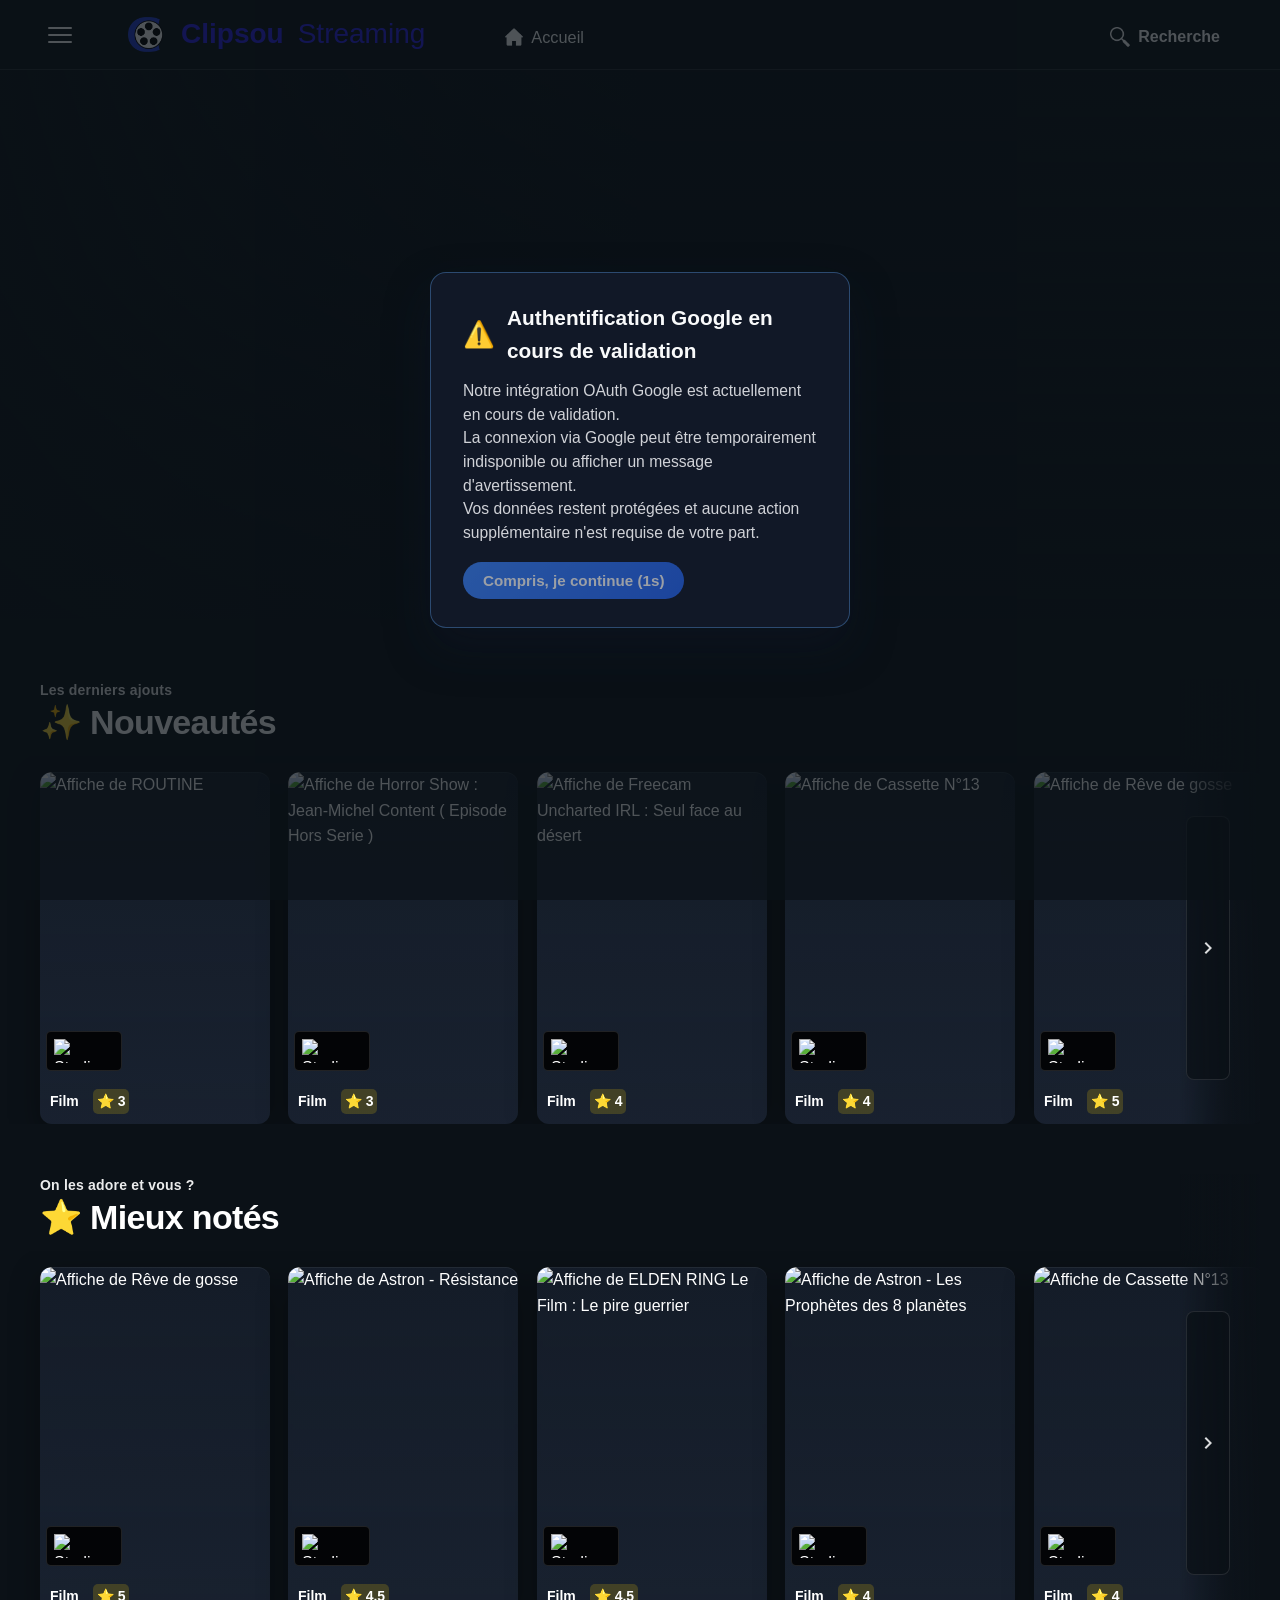
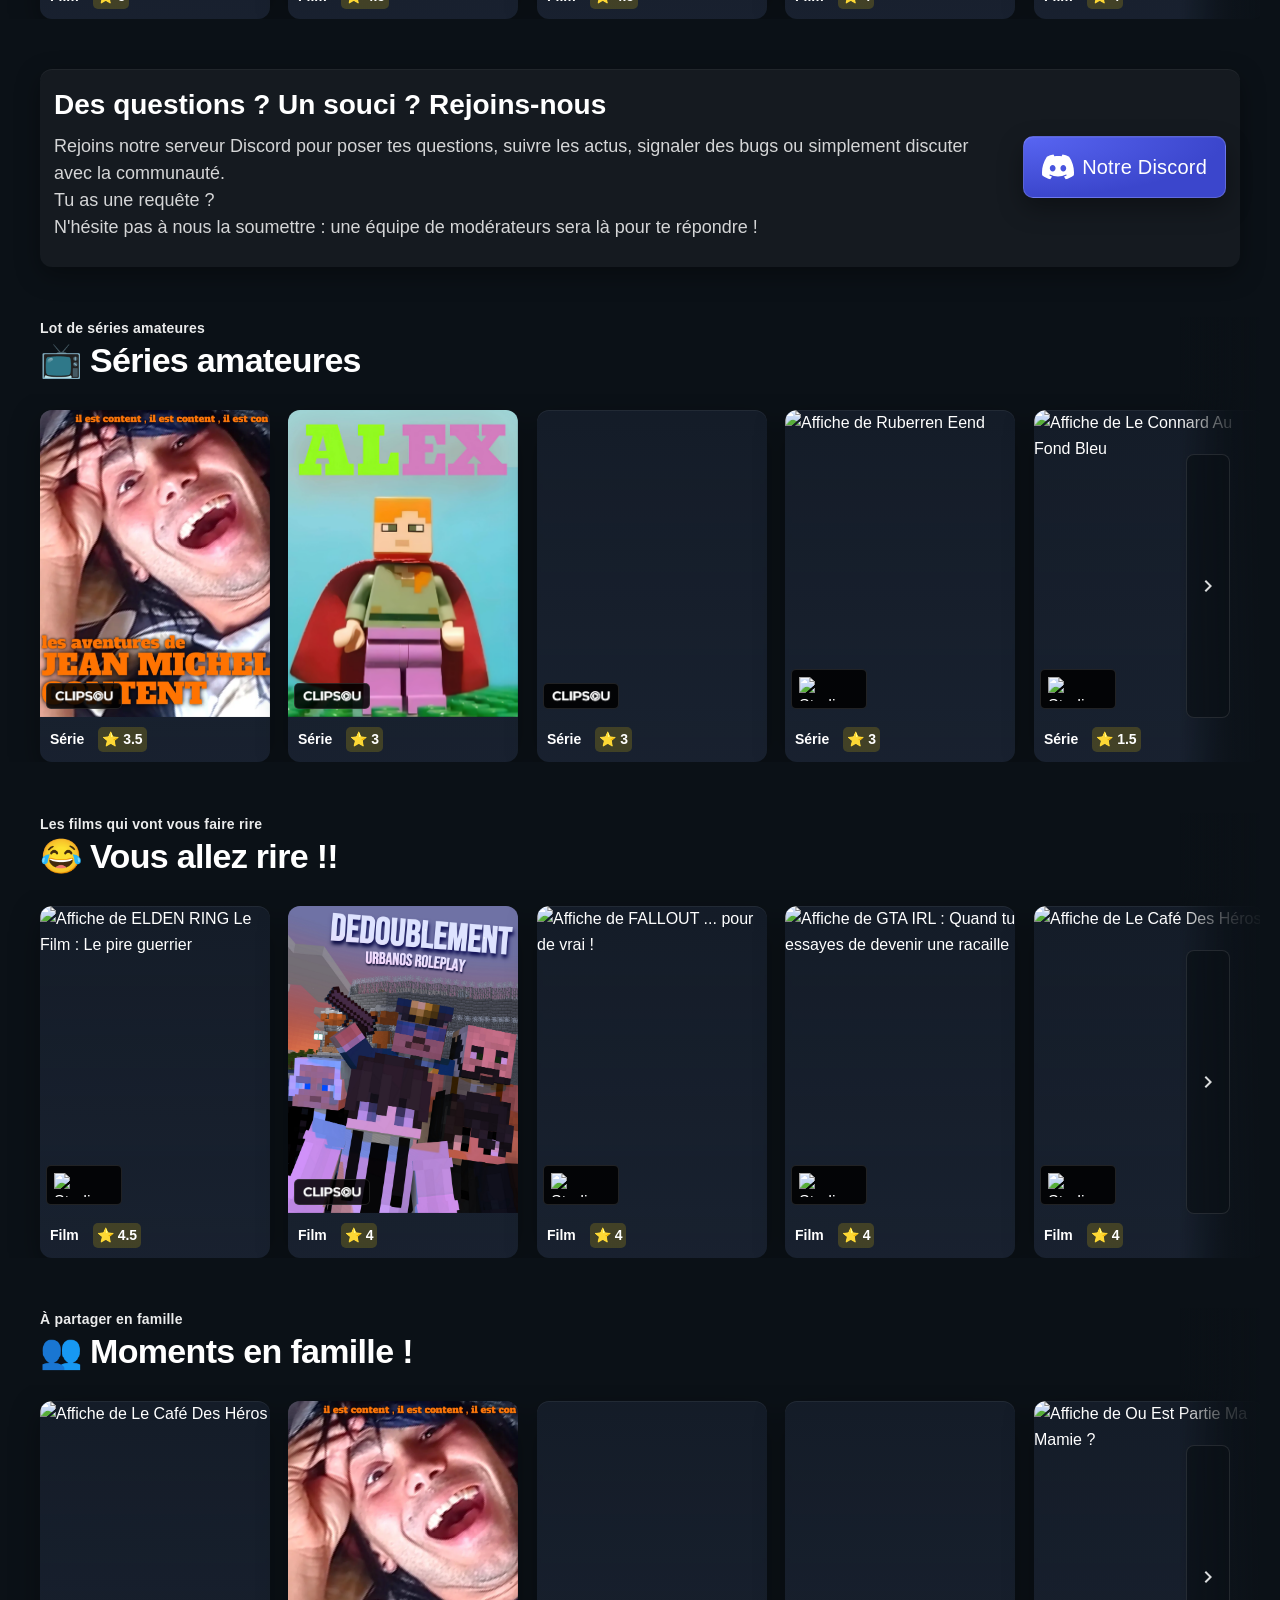
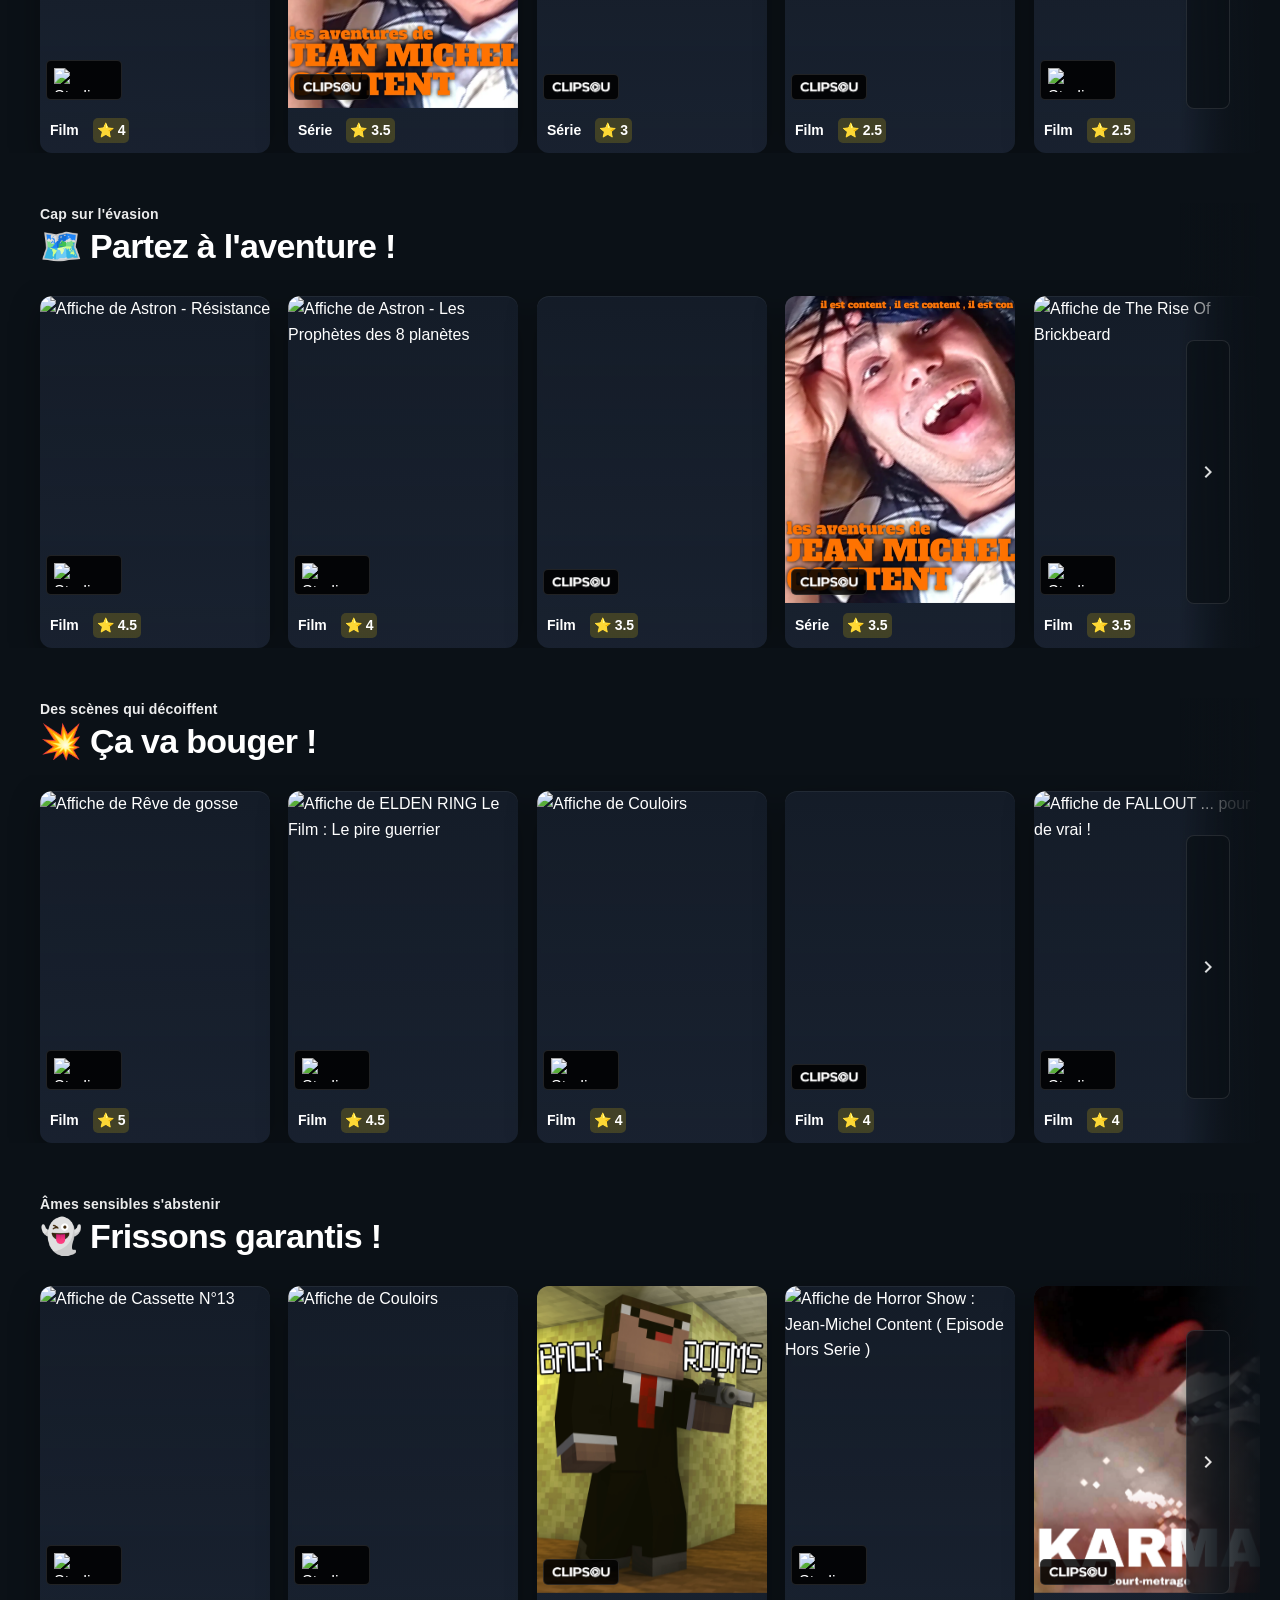
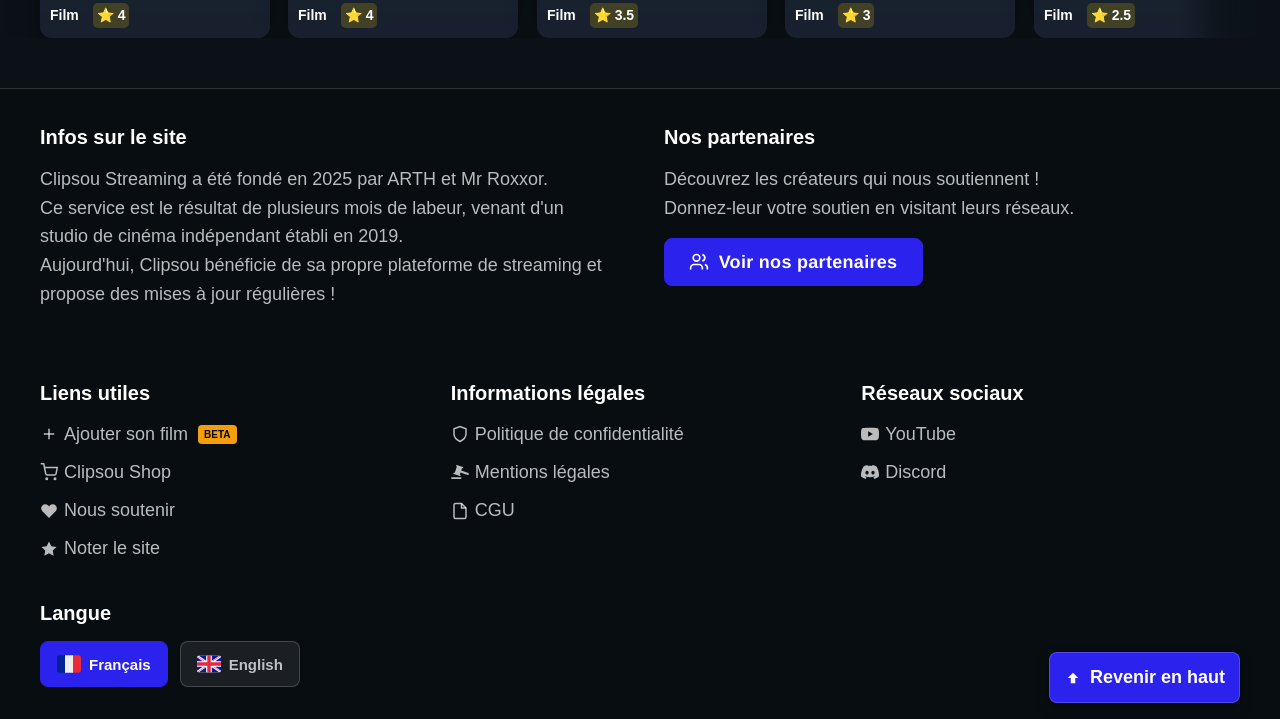
==== index.html @ 6042e5c3 "Add files via upload" ====
<!DOCTYPE html> 
<html lang="fr" translate="no">
<head>
<meta name="google-site-verification" content="XclXrRNOuNrsDcZjhcADvDdzKN24w63Eja0JB0Xl2jU" />
<meta charset="UTF-8">
<meta name="viewport" content="width=device-width, initial-scale=1, maximum-scale=1, user-scalable=no, viewport-fit=cover">
<meta name="theme-color" content="#0b1117">
<meta name="google" content="notranslate">
<meta name="googlebot" content="notranslate">
<meta http-equiv="Content-Language" content="fr">
  <script src="maintenance.js"></script>
  <script>
  // Early guard: if loading with a popup hash, stop default target jump and pin background at saved Y
  (function(){
    try {
      var hash = location.hash || '';
      if (hash && hash.length > 1) {
        var id = hash.slice(1);
        var isPopupId = /^(partenariats|film\d+|serie\d+|submit-film|infos|youtube)$/i.test(id);
        if (isPopupId) {
          // Always clear popup hash early to avoid reopening on refresh
          try { history.replaceState(null, '', location.pathname + location.search); } catch {}
          return;
        }
      }
    } catch {}
  })();
  </script>
  <script>
  // Enforce apex domain online so localStorage is shared between admin and site
  (function(){
    try {
      var h = location.hostname;
      var isLocal = location.protocol === 'file:' || h === 'localhost' || h === '127.0.0.1';
      if (isLocal) return;
      if (h === 'www.clipsoustreaming.com') {
        var target = 'https://clipsoustreaming.com' + location.pathname + location.search + location.hash;
        location.replace(target);
      }
    } catch {}
  })();
  </script>
<title>Clipsou Streaming</title>
<meta name="description" content="Regardez des films et séries comme La vie au petit âge, Dédoublement, Jackson Goup, Karma et Alex. Gratuit, rapide et sans inscription.">
<!-- Performance detector - Must load first to optimize rendering -->
<script src="performance-detector.js"></script>
<link rel="icon" href="images/favicon.webp" type="image/webp">
<link rel="apple-touch-icon" href="images/favicon.webp">
<link rel="canonical" href="https://clipsoustreaming.com/">
<meta name="robots" content="index, follow, max-image-preview:large">
<!-- Preconnects for faster Google Fonts -->
<link rel="preconnect" href="https://fonts.googleapis.com">
<link rel="preconnect" href="https://fonts.gstatic.com" crossorigin>
<!-- DNS prefetch for external domains used by links/embeds -->
<link rel="dns-prefetch" href="//www.youtube.com">
<link rel="dns-prefetch" href="//youtu.be">
<link rel="dns-prefetch" href="//res.cloudinary.com">
<link rel="dns-prefetch" href="//discord.gg">
<link rel="dns-prefetch" href="//fr.tipeee.com">
<!-- Optional preconnects (kept lightweight; no CORS for third-party where not embedding immediately) -->
<link rel="preconnect" href="https://www.youtube.com">
<link rel="preconnect" href="https://youtu.be">
<link rel="preconnect" href="https://res.cloudinary.com" crossorigin>
<!-- Preload critical UI icon -->
<link rel="preload" as="image" href="images/loupe.webp">
<!-- Preload first carousel image for faster LCP -->
<link rel="preload" as="image" href="images/La1.webp" fetchpriority="high">
<!-- Preload critical CSS to speed up first paint (keep regular stylesheet links too) -->
<link rel="preload" as="style" href="common.css?v=20250929-1">
<link rel="preload" as="style" href="index.css?v=20250929-1">
<!-- Open Graph -->
<meta property="og:locale" content="fr_FR">
<meta property="og:type" content="website">
<meta property="og:site_name" content="Clipsou Streaming">
<meta property="og:title" content="Clipsou Streaming – Brickfilms et animations en streaming français">
<meta property="og:description" content="Streaming français de brickfilms et animations. Découvrez La vie au petit âge, Dédoublement, Jackson Goup, Karma, Alex et plus.">
<meta property="og:url" content="https://clipsoustreaming.com/">
<meta property="og:image" content="https://clipsoustreaming.com/images/apercu.webp">
<meta property="og:image:secure_url" content="https://clipsoustreaming.com/images/apercu.webp">
<meta property="og:image:alt" content="Clipsou Streaming – sélection de brickfilms et animations">
<meta property="og:image:type" content="image/webp">
<!-- Twitter -->
<meta name="twitter:card" content="summary_large_image">
<meta name="twitter:title" content="Clipsou Streaming – Brickfilms et animations en streaming français">
<meta name="twitter:description" content="Streaming français de brickfilms et animations. Gratuit, rapide et sans inscription.">
<meta name="twitter:image" content="https://clipsoustreaming.com/images/apercu.webp">
<!-- JSON-LD Organization + WebSite -->
<script type="application/ld+json">
{
  "@context": "https://schema.org",
  "@type": "Organization",
  "name": "Clipsou Streaming",
  "url": "https://clipsoustreaming.com/",
  "logo": "https://clipsoustreaming.com/images/favicon.webp",
  "sameAs": [
  ]
}
</script>
<script type="application/ld+json">
{
  "@context": "https://schema.org",
  "@type": "WebSite",
  "name": "Clipsou Streaming",
  "url": "https://clipsoustreaming.com/",
  "potentialAction": {
    "@type": "SearchAction",
    "target": "https://clipsoustreaming.com/search.html?q={search_term_string}",
    "query-input": "required name=search_term_string"
  }
}
</script>
  <!-- Fonts for styled popup titles (trimmed to only used families) - Optimized with font-display swap -->
  <link href="https://fonts.googleapis.com/css2?family=Anton&family=Baloo+2:wght@700;800&family=Bevan:ital@0;1&family=Cinzel:wght@700&family=Luckiest+Guy&family=Rye&family=Shrikhand&family=VT323&display=swap" rel="stylesheet" media="print" onload="this.media='all'">
  <!-- Base UI font: Inter - Critical, load immediately but with swap -->
  <link href="https://fonts.googleapis.com/css2?family=Inter:wght@400;600;700;800;900&display=swap" rel="stylesheet">
 <link rel="stylesheet" href="common.css?v=20250929-1">
 <link rel="stylesheet" href="index.css?v=20250929-1">
 <script src="utilities.js?v=20250929-1" defer></script>
 <script src="i18n.js" defer></script>
 <style>
  /* Discord banner overrides */
  .discord-banner { background: rgba(255,255,255,0.04); }
  .discord-banner-title { font-size: 28px; }
  .discord-banner-text { font-size: 18px; color: rgba(255,255,255,0.82); }
  .discord-banner-btn { font-size: 20px; font-weight: 500; }
  .discord-banner-btn svg { width: 32px; height: 32px; }
  .discord-banner-btn svg[viewBox="0 0 32 32"] { display: none !important; }
  /* Remove thin white borders on home boxes/cards */
  .card,
  #continue-watching,
  .home-filters,
  .resume-dialog-box,
  .discord-banner,
  .home-genre-filters .genre-chip { border: 0 !important; }
  /* Also neutralize hover border color on chips */
  .home-genre-filters .genre-chip:hover { border-color: transparent !important; }
  
  /* MOBILE SCROLL FIX - Force horizontal scroll on all rails */
  @media (max-width: 768px) {
    .rail {
      overflow-x: scroll !important;
      overflow-y: visible !important;
      -webkit-overflow-scrolling: touch !important;
      touch-action: pan-x pan-y !important;
    }
    .section {
      overflow: visible !important;
    }
    /* YouTube button: show icon + shorter text on mobile */
    .youtube-btn { 
      display: inline-flex !important;
      align-items: center !important;
      justify-content: center !important;
      font-size: clamp(13px, 3.5vw, 16px) !important;
      white-space: nowrap !important;
    }
    .youtube-btn svg { 
      width: 16px !important; 
      height: 16px !important;
      flex-shrink: 0 !important;
    }
    .youtube-btn .btn-text-full { display: none !important; }
    .youtube-btn .btn-text-short { display: inline !important; }
  }
  /* Desktop: show full text */
  @media (min-width: 769px) {
    .youtube-btn .btn-text-full { display: inline; }
    .youtube-btn .btn-text-short { display: none; }
  }
  /* Hide Discord banner description on mobile */
  @media (max-width: 768px) {
    .discord-banner-text { display: none !important; }
  }
  /* Hide "Clipsou Streaming" text in nav on mobile, keep logo only */
  @media (max-width: 768px) {
    .logo a span { display: none !important; }
  }
  /* Prevent card clipping on hover/select */
  /* Desktop only: clip sections for fades/arrows; mobile: allow scroll */
  @media (min-width: 769px) {
    .section { overflow: hidden !important; }
    .section .rail { overflow-x: hidden !important; overflow-y: visible !important; }
  }
  #continue-watching { overflow: visible !important; }
  .grid { overflow: visible !important; }
  /* Proper stacking order: fades above rails and cards, arrows above fades */
  .section .rail { position: relative !important; z-index: 2 !important; }
  .section .rail-fade { z-index: 65 !important; }
  .section .rail-arrow { z-index: 70 !important; }
  #continue-watching .rail { position: relative !important; z-index: 30 !important; }
  .card:hover, .card:focus-within, .card:active { z-index: 50; }
  /* Give a small breathing room above cards on desktop so translateY doesn't clip */
  @media (min-width: 769px) {
    .grid { padding-top: 16px !important; }
    .section .rail { padding-top: 16px !important; }
  }
  /* Continue Watching: keep cards contained inside the box while preserving arrows */
  #continue-watching { overflow-x: hidden !important; overflow-y: visible !important; padding-top: 22px !important; }
  #continue-watching .rail { padding-top: 16px !important; overflow-y: visible !important; }
  #continue-watching .rail-fade { z-index: 68 !important; }
  #continue-watching .rail-arrow { z-index: 75 !important; }
  /* Arrows across sections: same color as page background, opaque on hover */
  @media (min-width: 769px) {
    .section .rail-arrow {
      background: rgba(11,17,23,0.85) !important; /* page bg tone */
      border-color: rgba(255,255,255,0.12) !important;
      opacity: .85 !important;
    }
    .section .rail-arrow:hover {
      background: rgba(11,17,23,1) !important;
      opacity: 1 !important;
    }
    /* When hidden, arrows are fully non-interactive and invisible */
    .section .rail-arrow.hidden { pointer-events: none !important; opacity: 0 !important; display: none !important; }
    .section .rail-arrow.prev.hidden { transform: translateX(-110%) !important; }
    .section .rail-arrow.next.hidden { transform: translateX(110%) !important; }
    .section .rail-fade.hidden { display: none !important; }
  }
  /* Smooth transform only (no horizontal shift to avoid overlap) */
  .discord-banner-btn { transition: transform 180ms ease; transform: none; }
  .discord-banner-btn:hover,
  .discord-banner-btn:focus,
  .discord-banner-btn:active { transform: translateY(-2px); }
  @media (max-width: 768px) {
    .discord-banner-title { font-size: 28px; }
    .discord-banner-text { font-size: 18px; }
  }
  /* No desktop horizontal shift */
  /* Sticky footer layout: footer always at bottom */
  html, body { height: 100%; }
  body { display: flex; flex-direction: column; min-height: 100vh; }
  main#contenu { flex: 1 0 auto; }
  footer.footer, .footer { margin-top: auto !important; }
  /* Footer layout: stack sections vertically with spacing */
  .footer .footer-inner { grid-template-columns: 1fr !important; row-gap: 20px; align-items: start; margin: 0 !important; max-width: 100% !important; }
  .footer .footer-inner > div { text-align: left !important; }
  .footer .footer-inner > div:nth-child(2) { text-align: left !important; }
  .footer .footer-inner > div:nth-child(2) > span { float: none !important; }
  /* Desktop: align footer links horizontally (override inline grid) */
  @media (min-width: 1025px) {
    .footer .footer-list { display: flex !important; flex-wrap: wrap; gap: 8px 16px !important; }
    .footer .footer-list li { display: inline-block; }
    .footer .footer-list a { display: inline-flex !important; align-items: center; }
  }
  /* Footer: uniform icon-text gap across all links */
  .footer .footer-list a { gap: 6px !important; }
  /* Footer: links become white on hover/focus */
  .footer .footer-list a { transition: color 150ms ease !important; }
  .footer .footer-list a:hover,
  .footer .footer-list a:focus { color: #fff !important; }
  /* Footer: Back-to-top button bottom-right */
  .footer { position: relative; }
  .footer .back-to-top-btn {
    position: absolute;
    right: var(--gutter);
    bottom: 16px;
    display: inline-flex;
    align-items: center;
    gap: 8px;
    background: var(--brand-1);
    color: #fff;
    text-decoration: none;
    padding: 10px 14px;
    border-radius: 8px;
    font-weight: 800;
    border: 1px solid rgba(255,255,255,0.18);
    box-shadow: 0 6px 14px rgba(0,0,0,0.25);
  }
  .footer .back-to-top-btn svg { width: 18px; height: 18px; }
  .footer .back-to-top-btn:hover { filter: brightness(1.06); }
  @media (max-width: 768px) {
    .footer .back-to-top-btn {
      position: static;
      margin-top: 16px;
      align-self: flex-start;
    }
  }
  /* Image optimization: prevent layout shift and add smooth loading */
  img {
    display: block;
  }
  img[data-src]:not([src]) {
    background: linear-gradient(90deg, rgba(255,255,255,0.03) 0%, rgba(255,255,255,0.06) 50%, rgba(255,255,255,0.03) 100%);
    background-size: 200% 100%;
    animation: shimmer 1.5s infinite;
  }
  @keyframes shimmer {
    0% { background-position: -200% 0; }
    100% { background-position: 200% 0; }
  }
  /* Smooth fade-in when images load */
  img[data-src] {
    opacity: 0;
    transition: opacity 0.3s ease-in-out;
  }
  img[data-src].loaded {
    opacity: 1;
  }
  /* Optimize carousel images */
  .carousel-bg {
    object-fit: cover;
    object-position: center;
    width: 100%;
    height: 100%;
    transform: translateZ(0);
    backface-visibility: hidden;
  }
  /* Language selector styles */
  .language-selector {
    display: flex;
    gap: 12px;
    flex-wrap: wrap;
  }
  .language-btn {
    display: inline-flex;
    align-items: center;
    gap: 8px;
    background: rgba(255,255,255,0.08);
    border: 1px solid rgba(255,255,255,0.18);
    color: rgba(255,255,255,0.72);
    padding: 10px 16px;
    border-radius: 8px;
    cursor: pointer;
    font-size: 15px;
    font-weight: 600;
    transition: all 0.2s ease;
    font-family: inherit;
  }
  .language-btn:hover {
    background: rgba(255,255,255,0.12);
    color: #fff;
    border-color: rgba(255,255,255,0.32);
  }
  .language-btn.active {
    background: #2B22EE;
    border-color: #2B22EE;
    color: #fff;
  }
  .language-btn svg {
    width: 24px;
    height: 24px;
    flex-shrink: 0;
    border-radius: 2px;
  }
  .language-btn span {
    white-space: nowrap;
  }
  @media (max-width: 768px) {
    .language-selector {
      gap: 8px;
    }
    .language-btn {
      padding: 8px 12px;
      font-size: 14px;
    }
    .language-btn svg {
      width: 20px;
      height: 20px;
    }
  }
  /* Card images optimization - will-change removed for better memory on low-end devices */
  .card-media img {
    width: 100%;
    height: 100%;
    object-fit: cover;
    transform: translateZ(0);
    backface-visibility: hidden;
  }
  /* Performance optimizations - contain: layout paint only (style removed for better compatibility) */
  .carousel-section, .section, .card {
    contain: layout paint;
  }
  /* Rail optimization - will-change removed, only transform for GPU acceleration */
  .rail {
    transform: translateZ(0);
  }
  /* Reduce transition costs - font rendering optimizations */
  * {
    -webkit-font-smoothing: antialiased;
    -moz-osx-font-smoothing: grayscale;
  }
 </style>
 </head>
 <body class="notranslate">
  <nav aria-label="Navigation principale">
     <button class="hamburger" data-i18n-aria="nav.menu" data-i18n-title="nav.menu" aria-label="Menu" title="Menu">
       <span class="bar"></span>
       <span class="sr-only" data-i18n="nav.menu">Ouvrir le menu</span>
     </button>
     <div class="logo">
       <a href="./" aria-label="Accueil Clipsou Streaming" style="display:flex;align-items:center;gap:8px;color:inherit;text-decoration:none">
         <img src="images/favicon.webp" alt="Logo Clipsou" width="35" height="35" fetchpriority="high" decoding="async">
         <span>Clipsou</span>
         <span>Streaming</span>
       </a>
       <a href="./" class="home-link" data-i18n="nav.home">Accueil</a>
     </div>

    <div class="nav-links">
      <a href="search.html" class="search-link" data-i18n="nav.search">Recherche</a>
      <a href="admin/admin.html" class="admin-link" data-i18n-aria="nav.admin" data-i18n-title="nav.admin" aria-label="Administration" title="Administration">
        <svg viewBox="0 0 24 24" fill="none" xmlns="http://www.w3.org/2000/svg" width="20" height="20" aria-hidden="true" focusable="false">
          <g id="SVGRepo_bgCarrier" stroke-width="0"></g>
          <g id="SVGRepo_tracerCarrier" stroke-linecap="round" stroke-linejoin="round"></g>
          <g id="SVGRepo_iconCarrier">
            <g id="style=fill">
              <g id="setting">
                <path id="Subtract" fill-rule="evenodd" clip-rule="evenodd" d="M10.8946 3.00654C10.2226 1.87704 8.75191 1.45656 7.59248 2.14193L5.86749 3.12906C4.59518 3.85639 4.16378 5.48726 4.8906 6.74522L4.89112 6.74611C5.26606 7.39298 5.20721 7.8062 5.09018 8.00929C4.97308 8.21249 4.64521 8.47001 3.9 8.47001C2.43322 8.47001 1.25 9.66837 1.25 11.12V12.88C1.25 14.3317 2.43322 15.53 3.9 15.53C4.64521 15.53 4.97308 15.7875 5.09018 15.9907C5.20721 16.1938 5.26606 16.607 4.89112 17.2539L4.8906 17.2548C4.16378 18.5128 4.59558 20.1439 5.8679 20.8712L7.59257 21.8581C8.75199 22.5434 10.2226 22.123 10.8946 20.9935L11.0091 20.7958C11.3841 20.1489 11.773 19.9925 12.0087 19.9925C12.2434 19.9925 12.6293 20.1476 12.9993 20.793L13.0009 20.7958L13.1109 20.9858L13.1154 20.9935C13.7874 22.123 15.258 22.5434 16.4174 21.8581L18.1425 20.871C19.4157 20.1431 19.8444 18.5235 19.1212 17.2579L19.1189 17.2539C18.7439 16.607 18.8028 16.1938 18.9198 15.9907C19.0369 15.7875 19.3648 15.53 20.11 15.53C21.5768 15.53 22.76 14.3317 22.76 12.88V11.12C22.76 9.65323 21.5616 8.47001 20.11 8.47001C19.3648 8.47001 19.0369 8.21249 18.9198 8.00929C18.8028 7.8062 18.7439 7.39298 19.1189 6.74611L19.1194 6.74522C19.8463 5.48713 19.4147 3.85604 18.1421 3.12883L16.4175 2.14193C15.2581 1.45656 13.7874 1.877 13.1154 3.00651L13.0009 3.20423C12.6259 3.85115 12.237 4.00751 12.0012 4.00751C11.7666 4.00751 11.3807 3.85247 11.0107 3.20701L11.0091 3.20423L10.8991 3.01421L10.8946 3.00654ZM15 12C15 13.6569 13.6569 15 12 15C10.3431 15 9 13.6569 9 12C9 10.3431 10.3431 9 12 9C13.6569 9 15 10.3431 15 12Z" fill="#ffffff"></path>
              </g>
            </g>
          </g>
        </svg>
        <span data-i18n="nav.admin">Admin</span>
      </a>
   </div>
</nav>

<!-- Drawer and overlay -->
<aside class="drawer" id="app-drawer" aria-hidden="true" aria-label="Menu latéral">
  <header>
    <div class="title" data-i18n="drawer.title">Menu</div>
    <button class="close-drawer" data-i18n-aria="nav.close" data-i18n-title="button.close" aria-label="Fermer le menu" title="Fermer">
      <svg width="20" height="20" viewBox="0 0 24 24" fill="none" stroke="currentColor" stroke-width="2" stroke-linecap="round" stroke-linejoin="round">
        <line x1="18" y1="6" x2="6" y2="18"></line>
        <line x1="6" y1="6" x2="18" y2="18"></line>
      </svg>
    </button>
  </header>
  <nav>
    <div class="group-title" data-i18n="drawer.shortcuts">Raccourcis</div>
    <ul class="links" id="drawer-sections">
      <li data-fixed="1"><a class="link" href="#top-rated" data-i18n="drawer.top.rated">⭐ Mieux notés</a></li>
      <li data-fixed="1"><a class="link" href="#series" data-i18n="drawer.series">📺 Séries</a></li>
      <li data-fixed="1"><a class="link footer-shortcut" href="#footer" data-i18n="drawer.footer">🚀 Liens, infos & partenariats</a></li>
      <!-- Genres dynamiques ajoutés par index.js -->
    </ul>
  </nav>
  </aside>
<div class="drawer-overlay" id="drawer-overlay" aria-hidden="true"></div>

<main id="contenu" tabindex="-1">
<!-- CAROUSEL HERO SECTION -->
<div class="carousel-section" role="region" aria-label="Sélection de mises en avant" style="opacity: 0; transition: opacity 0.3s ease;">
    <div class="carousel-container">
        <div class="carousel-slides">
            <!-- Slide 1: La vie au petit âge -->
            <div class="carousel-slide">
                <img class="carousel-bg" data-src="images/La1.webp" alt="" aria-hidden="true" decoding="async" loading="eager" fetchpriority="high" width="1920" height="1080" style="aspect-ratio: 16/9;">
                <div class="carousel-content">
                    <h2 class="carousel-title">La vie au petit âge</h2>
                    <div class="carousel-genres">
                        <span class="carousel-genre-tag">Comédie</span>
                        <span class="carousel-genre-tag">Familial</span>
                        <span class="carousel-genre-tag">Aventure</span>
                    </div>
                    <p class="carousel-description">
                        Timmy, un enfant espiègle, nous fait visiter son village dans un monde entièrement construit en briques LEGO. Une aventure familiale pleine d'humour et de tendresse.
                    </p>
                    <a href="fiche.html?id=film1" class="carousel-btn" data-i18n="carousel.view">Voir la fiche</a>
                </div>
            </div>

            <!-- Slide 2: Dédoublement -->
            <div class="carousel-slide">
                <img class="carousel-bg" data-src="images/Dé1.webp" alt="" aria-hidden="true" decoding="async" loading="lazy" fetchpriority="low" width="1920" height="1080" style="aspect-ratio: 16/9;">
                <div class="carousel-content">
                    <h2 class="carousel-title">Dédoublement</h2>
                    <div class="carousel-genres">
                        <span class="carousel-genre-tag">Thriller</span>
                        <span class="carousel-genre-tag">Comédie</span>
                        <span class="carousel-genre-tag">Action</span>
                    </div>
                    <p class="carousel-description">
                        Deux frères identiques, l'un vêtu de blanc et l'autre de noir, s'entendent à merveille… jusqu'à ce que l'un finisse en prison. Un thriller haletant mêlant suspense et moments hilarants.
                    </p>
                    <a href="fiche.html?id=film2" class="carousel-btn" data-i18n="carousel.view">Voir la fiche</a>
                </div>
            </div>

            <!-- Slide 3: Jackson Goup -->
            <div class="carousel-slide">
                <img class="carousel-bg" data-src="images/Ja1.webp" alt="" aria-hidden="true" decoding="async" loading="lazy" fetchpriority="low" width="1920" height="1080" style="aspect-ratio: 16/9;">
                <div class="carousel-content">
                    <h2 class="carousel-title">Jackson Goup</h2>
                    <div class="carousel-genres">
                        <span class="carousel-genre-tag">Aventure</span>
                        <span class="carousel-genre-tag">Fantastique</span>
                        <span class="carousel-genre-tag">Comédie</span>
                    </div>
                    <p class="carousel-description">
                        Un aventurier un peu maladroit traverse des contrées hostiles remplies de créatures féroces. Une aventure épique mêlant humour et fantastique.
                    </p>
                    <a href="fiche.html?id=film3" class="carousel-btn" data-i18n="carousel.view">Voir la fiche</a>
                </div>
            </div>

            <!-- Slide 4: Alex (Série) -->
            <div class="carousel-slide alex-focus">
                <img class="carousel-bg" data-src="images/Al1.webp" alt="" aria-hidden="true" decoding="async" loading="lazy" fetchpriority="low" width="1920" height="1080" style="aspect-ratio: 16/9;">
                <div class="carousel-content">
                    <h2 class="carousel-title">Alex</h2>
                    <div class="carousel-genres">
                        <span class="carousel-genre-tag">Action</span>
                        <span class="carousel-genre-tag">Comédie</span>
                        <span class="carousel-genre-tag">Drame</span>
                    </div>
                    <p class="carousel-description">
                        Suivez les aventures captivantes d'Alex dans un univers en briques LEGO. Cette série brickfilm innovante mêle action, humour et émotion.
                    </p>
                    <a href="fiche.html?id=serie1" class="carousel-btn" data-i18n="carousel.view">Voir la fiche</a>
                </div>
            </div>

            <!-- Slide 5: Karma -->
            <div class="carousel-slide">
                <img class="carousel-bg" data-src="images/Ka1.webp" alt="" aria-hidden="true" decoding="async" loading="lazy" fetchpriority="low" width="1920" height="1080" style="aspect-ratio: 16/9;">
                <div class="carousel-content">
                    <h2 class="carousel-title">Karma</h2>
                    <div class="carousel-genres">
                        <span class="carousel-genre-tag">Horreur</span>
                        <span class="carousel-genre-tag">Mystère</span>
                        <span class="carousel-genre-tag">Psychologique</span>
                    </div>
                    <p class="carousel-description">
                        Une adolescente victime de harcèlement revient hanter son bourreau. Une spirale de terreur psychologique et de phénomènes paranormaux terrifiants.
                    </p>
                    <a href="fiche.html?id=film4" class="carousel-btn" data-i18n="carousel.view">Voir la fiche</a>
                </div>
            </div>
        </div>

        <!-- Indicateurs de slides -->
        <div class="carousel-indicators" aria-hidden="true">
            <div class="carousel-indicator" role="button" tabindex="0" aria-label="Aller à la diapositive 1" data-index="0"></div>
            <div class="carousel-indicator" role="button" tabindex="0" aria-label="Aller à la diapositive 2" data-index="1"></div>
            <div class="carousel-indicator" role="button" tabindex="0" aria-label="Aller à la diapositive 3" data-index="2"></div>
            <div class="carousel-indicator" role="button" tabindex="0" aria-label="Aller à la diapositive 4" data-index="3"></div>
            <div class="carousel-indicator" role="button" tabindex="0" aria-label="Aller à la diapositive 5" data-index="4"></div>
        </div>
        <!-- Flèches (mobile uniquement, masquées sur desktop via CSS) -->
        <div class="carousel-arrows" aria-label="Contrôles du carrousel" role="group">
            <button class="carousel-arrow prev" aria-label="Diapositive précédente" type="button">
                <svg viewBox="0 0 24 24" aria-hidden="true" focusable="false"><path fill="currentColor" d="M15.41 7.41L14 6l-6 6 6 6 1.41-1.41L10.83 12z"/></svg>
            </button>
            <button class="carousel-arrow next" aria-label="Diapositive suivante" type="button">
                <svg viewBox="0 0 24 24" aria-hidden="true" focusable="false"><path fill="currentColor" d="M8.59 16.59 13.17 12 8.59 7.41 10 6l6 6-6 6z"/></svg>
            </button>
        </div>
    </div>
</div>

<!-- CONTINUE WATCHING SECTION (moved below carousel) -->
<div class="section" id="continue-watching" aria-live="polite">
    <h2>
      <svg width="20" height="20" viewBox="0 0 24 24" fill="none" stroke="currentColor" stroke-width="2" style="vertical-align: middle; margin-right: 12px; color: #ffffff;">
        <circle cx="12" cy="12" r="10"/>
        <polygon points="10,8 16,12 10,16 10,8"/>
      </svg>
      <span data-i18n="home.continue">Reprendre la lecture</span>
    </h2>
    <div class="rail"></div>
</div>

<!-- NEW: Favorites (inserted above Top Rated) -->
<div class="section" id="favorites">
    <h2>
      <svg viewBox="0 0 24 24" fill="none" xmlns="http://www.w3.org/2000/svg" aria-hidden="true" focusable="false" style="vertical-align: middle; margin-right: 12px; color: #ff4d88;">
        <path d="M2 9.1371C2 14 6.01943 16.5914 8.96173 18.9109C10 19.7294 11 20.5 12 20.5C13 20.5 14 19.7294 15.0383 18.9109C17.9806 16.5914 22 14 22 9.1371C22 4.27416 16.4998 0.825464 12 5.50063C7.50016 0.825464 2 4.27416 2 9.1371Z" fill="currentColor"></path>
      </svg>
      <span data-i18n="home.favorites">❤️ Favoris</span>
    </h2>
    <div class="rail"><!-- Auto-populated by index.js --></div>
  </div>

<!-- NEW: Top Rated -->
<div class="section" id="top-rated">
    <h2>
      <svg width="24" height="24" viewBox="0 0 24 24" fill="#FFD700" style="vertical-align: middle; margin-right: 12px;">
        <path d="M12 2l3.09 6.26L22 9.27l-5 4.87 1.18 6.88L12 17.77l-6.18 3.25L7 14.14 2 9.27l6.91-1.01L12 2z"/>
      </svg>
      <span data-i18n="home.top.rated">⭐ Mieux notés</span>
    </h2>
    <div class="rail">
        <!-- Auto-populated by index.js -->
  </div>
  </div>

  <!-- NEW: Categories Row -->
  <!-- Removed categories-section start <div class="section categories-section" id="categories"> -->
    <!-- Discord Invite Banner placed directly under Categories -->
    <div class="discord-banner" id="discord-invite">
      <div class="discord-banner-content">
        <h4 class="discord-banner-title" data-i18n="home.discord.title">Des questions ? Un souci ? Rejoins-nous</h4>
        <p class="discord-banner-text" data-i18n="home.discord.desc" data-i18n-html="true">Rejoins notre serveur Discord pour poser tes questions, suivre les actus, signaler des bugs ou simplement discuter avec la communauté.<br>Tu as une requête ?<br>N’hésite pas à nous la soumettre : une équipe de modérateurs sera là pour te répondre !</p>
      </div>
      <a class="discord-banner-btn" href="https://discord.gg/9ekddx9Hqs" target="_blank" rel="noopener noreferrer" aria-label="Rejoindre notre serveur Discord">
        <svg fill="#ffffff" viewBox="0 0 32 32" version="1.1" xmlns="http://www.w3.org/2000/svg" stroke="#ffffff" aria-hidden="true" focusable="false" width="20" height="20"><g id="SVGRepo_bgCarrier" stroke-width="0"></g><g id="SVGRepo_tracerCarrier" stroke-linecap="round" stroke-linejoin="round"></g><g id="SVGRepo_iconCarrier"> <title>discord</title> <path d="M20.992 20.163c-1.511-0.099-2.699-1.349-2.699-2.877 0-0.051 0.001-0.102 0.004-0.153l-0 0.007c-0.003-0.048-0.005-0.104-0.005-0.161 0-1.525 1.19-2.771 2.692-2.862l0.008-0c1.509 0.082 2.701 1.325 2.701 2.847 0 0.062-0.002 0.123-0.006 0.184l0-0.008c0.003 0.050 0.005 0.109 0.005 0.168 0 1.523-1.191 2.768-2.693 2.854l-0.008 0zM11.026 20.163c-1.511-0.099-2.699-1.349-2.699-2.877 0-0.051 0.001-0.102 0.004-0.153l-0 0.007c-0.003-0.048-0.005-0.104-0.005-0.161 0-1.525 1.19-2.771 2.692-2.862l0.008-0c1.509 0.082 2.701 1.325 2.701 2.847 0 0.062-0.002 0.123-0.006 0.184l0-0.008c0.003 0.048 0.005 0.104 0.005 0.161 0 1.525-1.19 2.771-2.692 2.862l-0.008 0zM26.393 6.465c-1.763-0.832-3.811-1.49-5.955-1.871l-0.149-0.022c-0.005-0.001-0.011-0.002-0.017-0.002-0.035 0-0.065 0.019-0.081 0.047l-0 0c-0.234 0.411-0.488 0.924-0.717 1.45l-0.043 0.111c-1.030-0.165-2.218-0.259-3.428-0.259s-2.398 0.094-3.557 0.275l0.129-0.017c-0.27-0.63-0.528-1.142-0.813-1.638l0.041 0.077c-0.017-0.029-0.048-0.047-0.083-0.047-0.005 0-0.011 0-0.016 0.001l0.001-0c-2.293 0.403-4.342 1.060-6.256 1.957l0.151-0.064c-0.017 0.007-0.031 0.019-0.040 0.034l-0 0c-2.854 4.041-4.562 9.069-4.562 14.496 0 0.907 0.048 1.802 0.141 2.684l-0.009-0.11c0.003 0.029 0.018 0.053 0.039 0.070l0 0c2.14 1.601 4.628 2.891 7.313 3.738l0.176 0.048c0.008 0.003 0.018 0.004 0.028 0.004 0.032 0 0.060-0.015 0.077-0.038l0-0c0.535-0.72 1.044-1.536 1.485-2.392l0.047-0.1c0.006-0.012 0.010-0.027 0.010-0.043 0-0.041-0.026-0.075-0.062-0.089l-0.001-0c-0.912-0.352-1.683-0.727-2.417-1.157l0.077 0.042c-0.029-0.017-0.048-0.048-0.048-0.083 0-0.031 0.015-0.059 0.038-0.076l0-0c0.157-0.118 0.315-0.24 0.465-0.364 0.016-0.013 0.037-0.021 0.059-0.021 0.014 0 0.027 0.003 0.038 0.008l-0.001-0c2.208 1.061 4.8 1.681 7.536 1.681s5.329-0.62 7.643-1.727l-0.107 0.046c0.012-0.006 0.025-0.009 0.040-0.009 0.022 0 0.043 0.008 0.059 0.021l-0-0c0.15 0.124 0.307 0.248 0.466 0.365 0.023 0.018 0.038 0.046 0.038 0.077 0 0.035-0.019 0.065-0.046 0.082l-0 0c-0.661 0.395-1.432 0.769-2.235 1.078l-0.105 0.036c-0.036 0.014-0.062 0.049-0.062 0.089 0 0.016 0.004 0.031 0.011 0.044l-0-0.001c0.501 0.96 1.009 1.775 1.571 2.548l-0.040-0.057c0.017 0.024 0.046 0.040 0.077 0.040 0.010 0 0.020-0.002 0.029-0.004l-0.001 0c2.865-0.892 5.358-2.182 7.566-3.832l-0.065 0.047c0.022-0.016 0.036-0.041 0.039-0.069l0-0c0.087-0.784 0.136-1.694 0.136-2.615 0-5.415-1.712-10.43-4.623-14.534l0.052 0.078c-0.008-0.016-0.022-0.029-0.038-0.036l-0-0z"></path> </g></svg>
        <svg viewBox="0 -28.5 256 256" version="1.1" xmlns="http://www.w3.org/2000/svg" xmlns:xlink="http://www.w3.org/1999/xlink" preserveAspectRatio="xMidYMid" fill="#ffffff"><g id="SVGRepo_bgCarrier" stroke-width="0"></g><g id="SVGRepo_tracerCarrier" stroke-linecap="round" stroke-linejoin="round"></g><g id="SVGRepo_iconCarrier"> <g> <path d="M216.856339,16.5966031 C200.285002,8.84328665 182.566144,3.2084988 164.041564,0 C161.766523,4.11318106 159.108624,9.64549908 157.276099,14.0464379 C137.583995,11.0849896 118.072967,11.0849896 98.7430163,14.0464379 C96.9108417,9.64549908 94.1925838,4.11318106 91.8971895,0 C73.3526068,3.2084988 55.6133949,8.86399117 39.0420583,16.6376612 C5.61752293,67.146514 -3.4433191,116.400813 1.08711069,164.955721 C23.2560196,181.510915 44.7403634,191.567697 65.8621325,198.148576 C71.0772151,190.971126 75.7283628,183.341335 79.7352139,175.300261 C72.104019,172.400575 64.7949724,168.822202 57.8887866,164.667963 C59.7209612,163.310589 61.5131304,161.891452 63.2445898,160.431257 C105.36741,180.133187 151.134928,180.133187 192.754523,160.431257 C194.506336,161.891452 196.298154,163.310589 198.110326,164.667963 C191.183787,168.842556 183.854737,172.420929 176.223542,175.320965 C180.230393,183.341335 184.861538,190.991831 190.096624,198.16893 C211.238746,191.588051 232.743023,181.531619 254.911949,164.955721 C260.227747,108.668201 245.831087,59.8662432 216.856339,16.5966031 Z M85.4738752,135.09489 C72.8290281,135.09489 62.4592217,123.290155 62.4592217,108.914901 C62.4592217,94.5396472 72.607595,82.7145587 85.4738752,82.7145587 C98.3405064,82.7145587 108.709962,94.5189427 108.488529,108.914901 C108.508531,123.290155 98.3405064,135.09489 85.4738752,135.09489 Z M170.525237,135.09489 C157.88039,135.09489 147.510584,123.290155 147.510584,108.914901 C147.510584,94.5396472 157.658606,82.7145587 170.525237,82.7145587 C183.391518,82.7145587 193.761324,94.5189427 193.539891,108.914901 C193.539891,123.290155 183.391518,135.09489 170.525237,135.09489 Z" fill="#ffffff"> </path> </g> </g></svg>
        <span data-i18n="home.discord.button">Notre Discord</span>
      </a>
    </div>
  </div>
  <!-- Genre sections are auto-generated by index.js -->
<!-- (Drame section removed; will be auto-created) -->

<!-- (Familial section removed; will be auto-created) -->

<!-- (Horreur section removed; will be auto-created) -->

<!-- (Aventure section removed; will be auto-created) -->

<!-- POPUPS -->

<div id="partenariats" class="fiche-popup" role="dialog" aria-modal="true" aria-labelledby="partenariats-title">
  <div class="fiche-content">
    <a href="javascript:history.back()" class="button close-btn top-right-close" aria-label="Fermer" data-i18n-aria="player.close">
      <svg width="16" height="16" viewBox="0 0 24 24" fill="none" stroke="currentColor" stroke-width="2">
        <line x1="18" y1="6" x2="6" y2="18"></line>
        <line x1="6" y1="6" x2="18" y2="18"></line>
      </svg>
      <span data-i18n="button.close">Fermer</span>
    </a>
    <div class="fiche-right" style="padding-left:0;">
      <h3 id="partenariats-title" data-i18n="popup.partners.title">
        <svg width="20" height="20" viewBox="0 0 24 24" fill="none" stroke="currentColor" stroke-width="2" style="vertical-align: middle; margin-right: 8px;">
          <path d="M16 21v-2a4 4 0 0 0-4-4H6a4 4 0 0 0-4 4v2"></path>
          <circle cx="9" cy="7" r="4"></circle>
          <path d="M22 21v-2a4 4 0 0 0-3-3.87"></path>
          <path d="M16 3.13a4 4 0 0 1 0 7.75"></path>
        </svg>
        Partenariats
      </h3>
      <p>
        <img src="images/NOVA.webp" alt="Logo Nova Stream" class="partner-logo" data-pos="center" loading="lazy" decoding="async" style="width:112px;height:112px;display:block;margin:0 0 8px 0;border-radius:4px;" fetchpriority="low">
        <svg width="20" height="20" viewBox="0 0 24 24" fill="currentColor" style="vertical-align: middle; margin-right: 8px; color: #FFD700;">
          <path d="M9.049 2.927c.3-.921 1.603-.921 1.902 0l1.07 3.292a1 1 0 00.95.69h3.462c.969 0 1.371 1.24.588 1.81l-2.8 2.034a1 1 0 00-.364 1.118l1.07 3.292c.3.921-.755 1.688-1.54 1.118l-2.8-2.034a1 1 0 00-1.175 0l-2.8 2.034c-.784.57-1.838-.197-1.539-1.118l1.07-3.292a1 1 0 00-.364-1.118L2.98 8.72c-.783-.57-.38-1.81.588-1.81h3.461a1 1 0 00.951-.69l1.07-3.292z"/>
        </svg>
        <span data-i18n="popup.partners.nova.title">Bienvenue sur NOVA – Le Meilleur du Streaming Gratuit en VF & VOSTFR !</span>
      </p>
      <p data-i18n="popup.partners.nova.desc">
        Vous cherchez LE site ultime pour regarder films, séries et animés sans limite, gratuitement et en qualité HD, Full HD, voire 4K ? Ne cherchez plus : NOVA est votre nouvelle destination streaming incontournable !
      </p>
      <div class="button-group">
        <a href="https://nova-stream.live/" target="_blank" rel="noopener noreferrer" class="button">
          <svg width="16" height="16" viewBox="0 0 24 24" fill="none" stroke="currentColor" stroke-width="2" style="margin-right: 8px;">
            <circle cx="12" cy="12" r="10"></circle>
            <line x1="2" y1="12" x2="22" y2="12"></line>
            <path d="M12 2a15.3 15.3 0 0 1 4 10 15.3 15.3 0 0 1-4 10 15.3 15.3 0 0 1-4-10 15.3 15.3 0 0 1 4-10z"></path>
          </svg>
          <span data-i18n="popup.partners.nova.site">Site Nova Stream</span>
        </a>
      
        <a href="https://discord.gg/dyfrshnrt5" target="_blank" rel="noopener noreferrer" class="button">
          <svg width="16" height="16" viewBox="0 0 24 24" fill="currentColor" style="margin-right: 8px; flex-shrink: 0; display: inline-block;">
            <path d="M20.317 4.37a19.791 19.791 0 0 0-4.885-1.515.074.074 0 0 0-.079.037c-.21.375-.444.864-.608 1.25a18.27 18.27 0 0 0-5.487 0 12.64 12.64 0 0 0-.617-1.25.077.077 0 0 0-.079-.037A19.736 19.736 0 0 0 3.677 4.37a.07.07 0 0 0-.032.027C.533 9.046-.32 13.58.099 18.057a.082.082 0 0 0 .031.057 19.9 19.9 0 0 0 5.993 3.03.078.078 0 0 0 .084-.028 14.09 14.09 0 0 0 1.226-1.994.076.076 0 0 0-.041-.106 13.107 13.107 0 0 1-1.872-.892.077.077 0 0 1-.008-.128 10.2 10.2 0 0 0 .372-.292.074.074 0 0 1 .077-.01c3.928 1.793 8.18 1.793 12.062 0a.074.074 0 0 1 .078.01c.12.098.246.198.373.292a.077.077 0 0 1-.006.127 12.299 12.299 0 0 1-1.873.892.077.077 0 0 0-.041.107c.36.698.772 1.362 1.225 1.993a.076.076 0 0 0 .084.028 19.839 19.839 0 0 0 6.002-3.03.077.077 0 0 0 .032-.054c.5-5.177-.838-9.674-3.549-13.66a.061.061 0 0 0-.031-.03zM8.02 15.33c-1.183 0-2.157-1.085-2.157-2.419 0-1.333.956-2.419 2.157-2.419 1.21 0 2.176 1.096 2.157 2.42 0 1.333-.956 2.418-2.157 2.418zm7.975 0c-1.183 0-2.157-1.085-2.157-2.419 0-1.333.955-2.419 2.157-2.419 1.21 0 2.176 1.096 2.157 2.42 0 1.333-.946 2.418-2.157 2.418z"/>
          </svg>
          <span data-i18n="popup.partners.nova.join">Rejoindre NOVA</span>
        </a>
      </div>
      <hr style="border: 0; border-top: 1px solid rgba(255,255,255,0.1); margin: 16px 0;">
      <p>
        <img src="images/CineHelp.webp" alt="Logo CineHelp" class="partner-logo" data-pos="center" loading="lazy" decoding="async" style="width:128px;height:128px;display:block;margin:0 0 8px 0;border-radius:4px;" fetchpriority="low">
        <svg width="20" height="20" viewBox="0 0 24 24" fill="currentColor" style="vertical-align: middle; margin-right: 8px; color: #FFD700;">
          <path d="M9.049 2.927c.3-.921 1.603-.921 1.902 0l1.07 3.292a1 1 0 00.95.69h3.462c.969 0 1.371 1.24.588 1.81l-2.8 2.034a1 1 0 00-.364 1.118l1.07 3.292c.3.921-.755 1.688-1.54 1.118l-2.8-2.034a1 1 0 00-1.175 0l-2.8 2.034c-.784.57-1.838-.197-1.539-1.118l1.07-3.292a1 1 0 00-.364-1.118L2.98 8.72c-.783-.57-.38-1.81.588-1.81h3.461a1 1 0 00.951-.69l1.07-3.292z"/>
        </svg>
        <span data-i18n="popup.partners.cinehelp.title">Bienvenue sur CineHelp – L'univers du cinéma collaboratif !</span>
      </p>
      <p data-i18n="popup.partners.cinehelp.desc">
        Tu veux créer un film, échanger avec des passionnés ou trouver des partenaires de tournage ? CineHelp te permet de partager tes projets, apprendre l'audiovisuel et rejoindre une communauté dynamique, débutants comme pros.
      </p>
      <div class="button-group">
        <a href="https://discord.gg/qJ44ksPPQT" target="_blank" rel="noopener noreferrer" class="button">
          <svg width="16" height="16" viewBox="0 0 24 24" fill="currentColor" style="margin-right: 8px;">
            <path d="M20.317 4.37a19.791 19.791 0 0 0-4.885-1.515.074.074 0 0 0-.079.037c-.21.375-.444.864-.608 1.25a18.27 18.27 0 0 0-5.487 0 12.64 12.64 0 0 0-.617-1.25.077.077 0 0 0-.079-.037A19.736 19.736 0 0 0 3.677 4.37a.07.07 0 0 0-.032.027C.533 9.046-.32 13.58.099 18.057a.082.082 0 0 0 .031.057 19.9 19.9 0 0 0 5.993 3.03.078.078 0 0 0 .084-.028 14.09 14.09 0 0 0 1.226-1.994.076.076 0 0 0-.041-.106 13.107 13.107 0 0 1-1.872-.892.077.077 0 0 1-.008-.128 10.2 10.2 0 0 0 .372-.292.074.074 0 0 1 .077-.01c3.928 1.793 8.18 1.793 12.062 0a.074.074 0 0 1 .078.01c.12.098.246.198.373.292a.077.077 0 0 1-.006.127 12.299 12.299 0 0 1-1.873.892.077.077 0 0 0-.041.107c.36.698.772 1.362 1.225 1.993a.076.076 0 0 0 .084.028 19.839 19.839 0 0 0 6.002-3.03.077.077 0 0 0 .032-.054c.5-5.177-.838-9.674-3.549-13.66a.061.061 0 0 0-.031-.03zM8.02 15.33c-1.183 0-2.157-1.085-2.157-2.419 0-1.333.956-2.419 2.157-2.419 1.21 0 2.176 1.096 2.157 2.42 0 1.333-.956 2.418-2.157 2.418zm7.975 0c-1.183 0-2.157-1.085-2.157-2.419 0-1.333.955-2.419 2.157-2.419 1.21 0 2.176 1.096 2.157 2.42 0 1.333-.946 2.418-2.157 2.418z"/>
          </svg>
          <span data-i18n="popup.partners.cinehelp.join">Rejoindre CineHelp</span>
        </a>
        <!-- Removed CineHelp site button per request -->
      </div>
      <hr style="border: 0; border-top: 1px solid rgba(255,255,255,0.1); margin: 16px 0;">
      <p>
        <img src="images/Cineclub.webp" alt="Logo Cinéclub" class="partner-logo" data-pos="center" loading="lazy" decoding="async" style="width:128px;height:128px;display:block;margin:0 0 8px 0;border-radius:4px;" fetchpriority="low">
        <svg width="20" height="20" viewBox="0 0 24 24" fill="currentColor" style="vertical-align: middle; margin-right: 8px; color: #FFD700;">
          <path d="M9.049 2.927c.3-.921 1.603-.921 1.902 0l1.07 3.292a1 1 0 00.95.69h3.462c.969 0 1.371 1.24.588 1.81l-2.8 2.034a1 1 0 00-.364 1.118l1.07 3.292c.3.921-.755 1.688-1.54 1.118l-2.8-2.034a1 1 0 00-1.175 0l-2.8 2.034c-.784.57-1.838-.197-1.539-1.118l1.07-3.292a1 1 0 00-.364-1.118L2.98 8.72c-.783-.57-.38-1.81.588-1.81h3.461a1 1 0 00.951-.69l1.07-3.292z"/>
        </svg>
        <span data-i18n="popup.partners.cineclub.title">Bienvenue sur Cinéclub – Le serveur des vrais passionnés de cinéma !</span>
      </p>
      <p data-i18n="popup.partners.cineclub.desc">
        Tu aimes le cinéma et veux échanger avec des cinéphiles qui connaissent leurs classiques (et leurs nanars) ? Rejoins Cinéclub pour débattre, partager tes critiques et participer à des événements réguliers : soirées films, jeux, concours, et plus encore !
      </p>
            <div class="button-group">
        <a href="https://discord.gg/KGtUwpc2yj" target="_blank" rel="noopener noreferrer" class="button">
          <svg width="16" height="16" viewBox="0 0 24 24" fill="currentColor" style="margin-right: 8px;">
            <path d="M20.317 4.37a19.791 19.791 0 0 0-4.885-1.515.074.074 0 0 0-.079.037c-.21.375-.444.864-.608 1.25a18.27 18.27 0 0 0-5.487 0 12.64 12.64 0 0 0-.617-1.25.077.077 0 0 0-.079-.037A19.736 19.736 0 0 0 3.677 4.37a.07.07 0 0 0-.032.027C.533 9.046-.32 13.58.099 18.057a.082.082 0 0 0 .031.057 19.9 19.9 0 0 0 5.993 3.03.078.078 0 0 0 .084-.028 14.09 14.09 0 0 0 1.226-1.994.076.076 0 0 0-.041-.106 13.107 13.107 0 0 1-1.872-.892.077.077 0 0 1-.008-.128 10.2 10.2 0 0 0 .372-.292.074.074 0 0 1 .077-.01c3.928 1.793 8.18 1.793 12.062 0a.074.074 0 0 1 .078.01c.12.098.246.198.373.292a.077.077 0 0 1-.006.127 12.299 12.299 0 0 1-1.873.892.077.077 0 0 0-.041.107c.36.698.772 1.362 1.225 1.993a.076.076 0 0 0 .084.028 19.839 19.839 0 0 0 6.002-3.03.077.077 0 0 0 .032-.054c.5-5.177-.838-9.674-3.549-13.66a.061.061 0 0 0-.031-.03zM8.02 15.33c-1.183 0-2.157-1.085-2.157-2.419 0-1.333.956-2.419 2.157-2.419 1.21 0 2.176 1.096 2.157 2.42 0 1.333-.956 2.418-2.157 2.418zm7.975 0c-1.183 0-2.157-1.085-2.157-2.419 0-1.333.955-2.419 2.157-2.419 1.21 0 2.176 1.096 2.157 2.42 0 1.333-.946 2.418-2.157 2.418z"/>
          </svg>
          <span data-i18n="popup.partners.cineclub.join">Rejoindre Cinéclub</span>
        </a>
        <a href="https://www.youtube.com/@CineMakers_ytb" target="_blank" rel="noopener noreferrer" class="button youtube-btn">
          <svg width="16" height="16" viewBox="0 0 24 24" fill="currentColor" style="margin-right: 8px; flex-shrink: 0;">
            <path d="M23.498 6.186a3.016 3.016 0 0 0-2.122-2.136C19.505 3.545 12 3.545 12 3.545s-7.505 0-9.377.505A3.017 3.017 0 0 0 .502 6.186C0 8.07 0 12 0 12s0 3.93.502 5.814a3.016 3.016 0 0 0 2.122 2.136c1.871.505 9.376.505 9.376.505s7.505 0 9.377-.505a3.015 3.015 0 0 0 2.122-2.136C24 15.93 24 12 24 12s0-3.93-.502-5.814zM9.545 15.568V8.432L15.818 12l-6.273 3.568z"/>
          </svg>
          <span data-i18n="popup.partners.cineclub.youtube">Chaîne YouTube CineMakers</span>
        </a>
      </div>
      
    </div>
  </div>
  
</div>
<div id="film1" class="fiche-popup" role="dialog" aria-modal="true" aria-labelledby="film1-title">
    <div class="fiche-content landscape-layout">
        <div class="fiche-left">
            <img src="images/La1.webp" alt="Image du film La vie au petit âge" class="landscape" decoding="async" loading="lazy">
        </div>
        <div class="fiche-right">
            <h3 id="film1-title">La vie au petit age</h3>
            <div class="rating-genres">
                <div class="stars">★2.5/5</div>
                <div class="genres">
                    <span class="genre-tag">Comédie</span>
                    <span class="genre-tag">Familial</span>
                    <span class="genre-tag">Aventure</span>
                </div>
            </div>
            <p>Timmy, un enfant espiègle, nous fait visiter son village dans un monde entièrement construit en briques LEGO. Mais chaque coin de rue réserve son lot de gags et de surprises ! Une aventure familiale pleine d'humour et de tendresse qui ravira petits et grands.</p>
            <div class="button-group">
                <a href="https://www.youtube.com/watch?v=XtqzuhtuH2E" class="button">
                  <svg width="16" height="16" viewBox="0 0 24 24" fill="currentColor">
                    <path d="M8 5v14l11-7z"/>
                  </svg>
                  Regarder
                </a>
                <a href="javascript:history.back()" class="button close-btn">
                  <svg width="16" height="16" viewBox="0 0 24 24" fill="none" stroke="currentColor" stroke-width="2">
                    <line x1="18" y1="6" x2="6" y2="18"></line>
                    <line x1="6" y1="6" x2="18" y2="18"></line>
                  </svg>
                  Fermer
                </a>
            </div>
        </div>
    </div>
</div>

<div id="film2" class="fiche-popup" role="dialog" aria-modal="true" aria-labelledby="film2-title">
    <div class="fiche-content landscape-layout">
        <div class="fiche-left">
            <img src="images/Dé1.webp" alt="Image du film Dédoublement" class="landscape" decoding="async" loading="lazy">
        </div>
        <div class="fiche-right">
            <h3 id="film2-title">DEDOUBLEMENT</h3>
            <div class="rating-genres">
                <div class="stars">★4/5</div>
                <div class="genres">
                    <span class="genre-tag">Thriller</span>
                    <span class="genre-tag">Comédie</span>
                    <span class="genre-tag">Action</span>
                </div>
            </div>
            <p>Deux frères identiques, l'un vêtu de blanc et l'autre de noir, s'entendent à merveille… jusqu'à ce que l'un finisse en prison. Dans l'univers de Minecraft, ce thriller haletant mêle comédie, suspense et évasion.</p>
            <div class="button-group">
                <a href="https://www.youtube.com/watch?v=gfbiTpqQDY0" class="button"><svg width="16" height="16" viewBox="0 0 24 24" fill="currentColor" style="margin-right: 10px;">
                    <path d="M8 5v14l11-7z"/>
                  </svg>
                  Regarder</a>
                <a href="javascript:history.back()" class="button close-btn">
                  <svg width="16" height="16" viewBox="0 0 24 24" fill="none" stroke="currentColor" stroke-width="2">
                    <line x1="18" y1="6" x2="6" y2="18"></line>
                    <line x1="6" y1="6" x2="18" y2="18"></line>
                  </svg>
                  Fermer
                </a>
            </div>
        </div>
    </div>
</div>

<div id="film3" class="fiche-popup" role="dialog" aria-modal="true" aria-labelledby="film3-title">
    <div class="fiche-content landscape-layout">
        <div class="fiche-left">
            <img src="images/Ja1.webp" alt="Image du film Jackson Goup" class="landscape" decoding="async" loading="lazy">
        </div>
        <div class="fiche-right">
            <h3 id="film3-title">Jackson Goup</h3>
            <div class="rating-genres">
                <div class="stars">★3.5/5</div>
                <div class="genres">
                    <span class="genre-tag">Aventure</span>
                    <span class="genre-tag">Fantastique</span>
                    <span class="genre-tag">Comédie</span>
                </div>
            </div>
            <p>Un aventurier un peu maladroit traverse des contrées hostiles remplies de créatures féroces. Tourné en prise de vue réelle (live action), ce périple épique mêle humour et fantastique pour un voyage plein de surprises.</p>
            <div class="button-group">
                <a href="https://www.youtube.com/watch?v=VUqwvqQ51sg" class="button"><svg width="16" height="16" viewBox="0 0 24 24" fill="currentColor" style="margin-right: 10px;">
                    <path d="M8 5v14l11-7z"/>
                  </svg>
                  Regarder</a>
                <a href="javascript:history.back()" class="button close-btn">
                  <svg width="16" height="16" viewBox="0 0 24 24" fill="none" stroke="currentColor" stroke-width="2">
                    <line x1="18" y1="6" x2="6" y2="18"></line>
                    <line x1="6" y1="6" x2="18" y2="18"></line>
                  </svg>
                  Fermer
                </a>
            </div>
        </div>
    </div>
</div>

<div id="serie1" class="fiche-popup" role="dialog" aria-modal="true" aria-labelledby="serie1-title">
    <div class="fiche-content landscape-layout">
        <div class="fiche-left">
            <img src="images/Al1.webp" alt="Image de la série Alex" class="landscape" decoding="async" loading="lazy">
        </div>
        <div class="fiche-right">
            <h3 id="serie1-title"><span class="al">AL</span><span class="ex">EX</span></h3>
            <div class="rating-genres">
                <div class="stars">★3/5</div>
                <div class="genres">
                    <span class="genre-tag">Action</span>
                    <span class="genre-tag">Comédie</span>
                    <span class="genre-tag">Familial</span>
                </div>
            </div>
            <p>Suivez les aventures captivantes d'Alex, un personnage attachant dans un univers en briques LEGO. Cette série brickfilm innovante mêle action, humour et émotion dans des épisodes soigneusement réalisés qui plairont à tous les âges.</p>
            <div class="button-group">
                <a href="https://www.youtube.com/playlist?list=PLljfI9MJr5K3O2tycHZBTUd125kT7Radf" class="button"><svg width="16" height="16" viewBox="0 0 24 24" fill="currentColor" style="margin-right: 10px;">
                    <path d="M8 5v14l11-7z"/>
                  </svg>
                  Regarder la série</a>
                <a href="javascript:history.back()" class="button close-btn">
                  <svg width="16" height="16" viewBox="0 0 24 24" fill="none" stroke="currentColor" stroke-width="2">
                    <line x1="18" y1="6" x2="6" y2="18"></line>
                    <line x1="6" y1="6" x2="18" y2="18"></line>
                  </svg>
                  Fermer
                </a>
            </div>
        </div>
    </div>
</div>

<div id="serie2" class="fiche-popup" role="dialog" aria-modal="true" aria-labelledby="serie2-title">
    <div class="fiche-content landscape-layout">
        <div class="fiche-left">
            <img src="images/Law1.webp" alt="Image de la série Lawless Legend" class="landscape" decoding="async" loading="lazy">
        </div>
        <div class="fiche-right">
            <h3 id="serie2-title">Lawless Legend</h3>
            <div class="rating-genres">
                <div class="stars">★3/5</div>
                <div class="genres">
                    <span class="genre-tag">Western</span>
                    <span class="genre-tag">Comédie</span>
                    <span class="genre-tag">Action</span>
                </div>
            </div>
            <p>Plongez dans l'univers du Far West à travers cette série brickfilm unique ! Cowboys en briques LEGO, duels au soleil couchant et esthétique VHS nostalgique : cette série réinvente le western avec humour dans un style rétro irrésistible.</p>
            <div class="button-group">
                <a href="https://youtube.com/playlist?list=PLljfI9MJr5K2Li687G4dOxjfyDQkIfJn3&amp;si=FQ0ImMc9j-6wvtRk" class="button"><svg width="16" height="16" viewBox="0 0 24 24" fill="currentColor" style="margin-right: 10px;">
                    <path d="M8 5v14l11-7z"/>
                  </svg>
                  Regarder la série</a>
                <a href="javascript:history.back()" class="button close-btn">
                  <svg width="16" height="16" viewBox="0 0 24 24" fill="none" stroke="currentColor" stroke-width="2">
                    <line x1="18" y1="6" x2="6" y2="18"></line>
                    <line x1="6" y1="6" x2="18" y2="18"></line>
                  </svg>
                  Fermer
                </a>
            </div>
        </div>
    </div>
</div>

<div id="serie3" class="fiche-popup" role="dialog" aria-modal="true" aria-labelledby="serie3-title">
    <div class="fiche-content landscape-layout">
        <div class="fiche-left">
            <img src="images/Je1.webp" alt="Image de la série Les Aventures de Jean-Michel Content" class="landscape" decoding="async" loading="lazy">
        </div>
        <div class="fiche-right">
            <h3 id="serie3-title">Les Aventures de Jean‑Michel Content</h3>
            <div class="rating-genres">
                <div class="stars">★3.5/5</div>
                <div class="genres">
                    <span class="genre-tag">Familial</span>
                    <span class="genre-tag">Aventure</span>
                    <span class="genre-tag">Comédie</span>
                </div>
            </div>
            <p>Jean‑Michel Content est un homme toujours heureux, quoi qu’il arrive. Avec son esprit enfantin, il multiplie les bêtises et adore déranger les autres. Agaçant mais attachant, il transforme chaque situation en moment absurde.</p>
            <p><strong>Acteurs :</strong> kassielator, Liam Roxxor</p>
            <div class="button-group">
                <a href="https://youtube.com/playlist?list=PLljfI9MJr5K17MmHDsdU6QqSFwZJ_Tn-5&si=lVyJvllZ6dkb94gq" class="button"><svg width="16" height="16" viewBox="0 0 24 24" fill="currentColor" style="margin-right: 10px;">
                    <path d="M8 5v14l11-7z"/>
                  </svg>
                  Regarder la série</a>
                <a href="javascript:history.back()" class="button close-btn">
                  <svg width="16" height="16" viewBox="0 0 24 24" fill="none" stroke="currentColor" stroke-width="2">
                    <line x1="18" y1="6" x2="6" y2="18"></line>
                    <line x1="6" y1="6" x2="18" y2="18"></line>
                  </svg>
                  Fermer
                </a>
            </div>
        </div>
    </div>
</div>

<div id="film4" class="fiche-popup" role="dialog" aria-modal="true" aria-labelledby="film4-title">
    <div class="fiche-content landscape-layout">
        <div class="fiche-left">
            <img src="images/Ka1.webp" alt="Image du film Karma" class="landscape" decoding="async" loading="lazy">
        </div>
        <div class="fiche-right">
            <h3 id="film4-title">Karma</h3>
            <div class="rating-genres">
                <div class="stars">★2.5/5</div>
                <div class="genres">
                    <span class="genre-tag">Horreur</span>
                    <span class="genre-tag">Mystère</span>
                    <span class="genre-tag">Psychologique</span>
                </div>
            </div>
            <p>Victime de harcèlement scolaire, une adolescente met fin à ses jours. Réalisé en prise de vue réelle, ce récit surnaturel suit le retour d'un esprit tourmenté qui hante son bourreau et le plonge dans une spirale de terreur.</p>
            <div class="button-group">
                <a href="https://www.youtube.com/watch?v=p79g08Igceo" target="_blank" rel="noopener noreferrer" class="button"><svg width="16" height="16" viewBox="0 0 24 24" fill="currentColor" style="margin-right: 10px;">
                    <path d="M8 5v14l11-7z"/>
                  </svg>
                  Regarder</a>
                <a href="javascript:history.back()" class="button close-btn">
                  <svg width="16" height="16" viewBox="0 0 24 24" fill="none" stroke="currentColor" stroke-width="2">
                    <line x1="18" y1="6" x2="6" y2="18"></line>
                    <line x1="6" y1="6" x2="18" y2="18"></line>
                  </svg>
                  Fermer
                </a>
            </div>
        </div>
    </div>
</div>

<div id="film5" class="fiche-popup" role="dialog" aria-modal="true" aria-labelledby="film5-title">
    <div class="fiche-content landscape-layout">
        <div class="fiche-left">
            <img src="images/Ba1.webp" alt="Image du trailer Batman" class="landscape" decoding="async" loading="lazy">
        </div>
        <div class="fiche-right">
            <h3 id="film5-title"><span class="trailer-word">Trailer</span> <span class="batman-word">BATMAN</span></h3>
            <div class="rating-genres">
                <div class="genres">
                    <span class="genre-tag">Action</span>
                    <span class="genre-tag">Drame</span>
                    <span class="genre-tag">Super-héros</span>
                </div>
            </div>
            <p>Un nouveau trailer de Batman, sombre et intense, réimaginé dans l'univers Minecraft. Découvrez des premières images qui redéfinissent le chevalier noir avec une approche moderne et spectaculaire.</p>
            <div class="button-group">
                <a href="https://www.youtube.com/watch?v=SzbqZNObLNU" class="button"><svg width="16" height="16" viewBox="0 0 24 24" fill="currentColor" style="margin-right: 10px;">
                    <path d="M8 5v14l11-7z"/>
                  </svg>
                  Regarder</a>
                <a href="javascript:history.back()" class="button close-btn">
                  <svg width="16" height="16" viewBox="0 0 24 24" fill="none" stroke="currentColor" stroke-width="2">
                    <line x1="18" y1="6" x2="6" y2="18"></line>
                    <line x1="6" y1="6" x2="18" y2="18"></line>
                  </svg>
                  Fermer
                </a>
            </div>
        </div>
    </div>
</div>

<div id="film6" class="fiche-popup" role="dialog" aria-modal="true" aria-labelledby="film6-title">
    <div class="fiche-content landscape-layout">
        <div class="fiche-left">
            <img src="images/Ur1.webp" alt="Image du film Urbanos City" class="landscape" decoding="async" loading="lazy">
        </div>
        <div class="fiche-right">
            <h3 id="film6-title"><span class="urbanos">URBANOS</span> <span class="city">city</span></h3>
            <div class="rating-genres">
                <div class="stars">★2/5</div>
                <div class="genres">
                    <span class="genre-tag">Comédie</span>
                    <span class="genre-tag">Familial</span>
                    <span class="genre-tag">Enfants</span>
                </div>
            </div>
            <p>Le Noob vous présente, avec humour, la ville d'Urbanos créée sur Minecraft.</p>
            <div class="button-group">
                <a href="https://www.youtube.com/watch?v=ZcnWsRXHLic" class="button"><svg width="16" height="16" viewBox="0 0 24 24" fill="currentColor" style="margin-right: 10px;">
                    <path d="M8 5v14l11-7z"/>
                  </svg>
                  Regarder</a>
                <a href="javascript:history.back()" class="button close-btn">
                  <svg width="16" height="16" viewBox="0 0 24 24" fill="none" stroke="currentColor" stroke-width="2">
                    <line x1="18" y1="6" x2="6" y2="18"></line>
                    <line x1="6" y1="6" x2="18" y2="18"></line>
                  </svg>
                  Fermer
                </a>
            </div>
        </div>
    </div>
</div>

<div id="film7" class="fiche-popup" role="dialog" aria-modal="true" aria-labelledby="film7-title">
    <div class="fiche-content landscape-layout">
        <div class="fiche-left">
            <img src="images/Bac1.webp" alt="Image du film Backrooms Urbanos" class="landscape" decoding="async" loading="lazy">
        </div>
        <div class="fiche-right">
            <h3 id="film7-title"><span class="backrooms-vhs">Backrooms</span> <span class="urbanos-svg" role="img" aria-label="URBANOS">
                <svg class="urbanos-logo" viewBox="0 0 800 200" xmlns="http://www.w3.org/2000/svg" aria-hidden="true" preserveAspectRatio="xMidYMid meet">
                  <defs>
                    <linearGradient id="urbGradient" gradientUnits="userSpaceOnUse" x1="0" y1="0" x2="800" y2="0" gradientTransform="rotate(85 400 100)">
                      <!-- BLUE solid then soft blend to GREEN -->
                      <stop offset="0%"   stop-color="#45A4F3"/>
                      <stop offset="42%"  stop-color="#45A4F3"/>
                      <!-- Soft blend BLUE→GREEN (42–44%) -->
                      <stop offset="44%"  stop-color="#20FC06"/>
                      <!-- GREEN solid then soft blend to ORANGE -->
                      <stop offset="51%"  stop-color="#20FC06"/>
                      <!-- Soft blend GREEN→ORANGE (51–53%) -->
                      <stop offset="53%"  stop-color="#FD7208"/>
                      <!-- ORANGE solid -->
                      <stop offset="100%" stop-color="#FD7208"/>
                    </linearGradient>
                    <filter id="urbShadow" x="-20%" y="-20%" width="140%" height="140%">
                      <feOffset dx="0" dy="6"/>
                      <feGaussianBlur stdDeviation="2" result="blur"/>
                      <feColorMatrix in="blur" type="matrix" values="0 0 0 0 0   0 0 0 0 0   0 0 0 0 0   0 0 0 0.38 0"/>
                      <feBlend in2="SourceGraphic" mode="normal"/>
                    </filter>
                  </defs>
                  <g filter="url(#urbShadow)">
                    <text x="50%" y="72%" text-anchor="middle" font-family="'Luckiest Guy', Impact, Haettenschweiler, 'Arial Narrow Bold', sans-serif" font-size="180" font-weight="800" fill="url(#urbGradient)" stroke="rgba(0,0,0,0.35)" stroke-width="6" paint-order="stroke" letter-spacing="2">URBANOS</text>
                  </g>
                </svg>
            </span></h3>
            <div class="rating-genres">
                <div class="stars">★3.5/5</div>
                <div class="genres">
                    <span class="genre-tag">Horreur</span>
                    <span class="genre-tag">Mystère</span>
                    <span class="genre-tag">Ambience</span>
                </div>
            </div>
            <p>Après avoir chuté à travers le sol, Noob se retrouve piégé dans les Backrooms : un dédale sans fin de couloirs jaunâtres où bourdonnent les néons et où rôdent d’étranges présences. Entre zones instables, anomalies hostiles et rencontres inattendues, chaque pas le rapproche d’une vérité inquiétante. Court-métrage réalisé à l’occasion d’une mise à jour du serveur Minecraft Urbanos.</p>
            <div class="button-group">
                <a href="https://www.youtube.com/watch?v=b1BSjegjM_s" class="button"><svg width="16" height="16" viewBox="0 0 24 24" fill="currentColor" style="margin-right: 10px;">
                    <path d="M8 5v14l11-7z"/>
                  </svg>
                  Regarder</a>
                <a href="javascript:history.back()" class="button close-btn">
                  <svg width="16" height="16" viewBox="0 0 24 24" fill="none" stroke="currentColor" stroke-width="2">
                    <line x1="18" y1="6" x2="6" y2="18"></line>
                    <line x1="6" y1="6" x2="18" y2="18"></line>
                  </svg>
                  Fermer
                </a>
            </div>
        </div>
    </div>
    </div>

<!-- Popup: Ajouter son film -->
<div id="submit-film" class="fiche-popup" role="dialog" aria-modal="true" aria-labelledby="submit-film-title">
  <div class="fiche-content">
    <a href="javascript:history.back()" class="button close-btn top-right-close" aria-label="Fermer">
      <svg width="16" height="16" viewBox="0 0 24 24" fill="none" stroke="currentColor" stroke-width="2">
        <line x1="18" y1="6" x2="6" y2="18"></line>
        <line x1="6" y1="6" x2="18" y2="18"></line>
      </svg>
      Fermer
    </a>
    <div class="fiche-right" style="padding-left:0;">
      <h3 id="submit-film-title">
        Vous voulez ajouter votre film sur notre site ?
      </h3>
      <p>
        <svg width="16" height="16" viewBox="0 0 24 24" fill="none" stroke="currentColor" stroke-width="2" style="vertical-align: middle; margin-right: 6px;">
          <path d="M9 12l2 2 4-4"/>
          <path d="M21 12c0 4.97-4.03 9-9 9s-9-4.03-9-9 4.03-9 9-9c2.39 0 4.56.94 6.16 2.46"/>
        </svg>
        Il me faut juste ces infos :
      </p>
      <p>
        <svg width="16" height="16" viewBox="0 0 24 24" fill="none" stroke="currentColor" stroke-width="2" style="vertical-align: middle; margin-right: 6px;"><path d="M23 19a2 2 0 0 1-2 2H3a2 2 0 0 1-2-2V8a2 2 0 0 1 2-2h4l2-3h6l2 3h4a2 2 0 0 1 2 2v11z"/><circle cx="12" cy="13" r="4"/></svg>Affiche (format 9/12)<br>
        <svg width="16" height="16" viewBox="0 0 24 24" fill="none" stroke="currentColor" stroke-width="2" style="vertical-align: middle; margin-right: 6px;"><path d="M23 19a2 2 0 0 1-2 2H3a2 2 0 0 1-2-2V8a2 2 0 0 1 2-2h4l2-3h6l2 3h4a2 2 0 0 1 2 2v11z"/><circle cx="12" cy="13" r="4"/></svg>Image (format 16/9)<br>
        <svg width="16" height="16" viewBox="0 0 24 24" fill="none" stroke="currentColor" stroke-width="2" style="vertical-align: middle; margin-right: 6px;"><path d="M20.59 13.41l-7.17 7.17a2 2 0 0 1-2.83 0L2 12V2h10l8.59 8.59a2 2 0 0 1 0 2.82z"/><line x1="7" y1="7" x2="7.01" y2="7"/></svg>Logo de votre studio (fond transparent si possible)<br>
        <svg width="16" height="16" viewBox="0 0 24 24" fill="none" stroke="currentColor" stroke-width="2" style="vertical-align: middle; margin-right: 6px;"><path d="M16 4h2a2 2 0 0 1 2 2v14a2 2 0 0 1-2 2H6a2 2 0 0 1-2-2V6a2 2 0 0 1 2-2h2"/><rect x="8" y="2" width="8" height="4" rx="1" ry="1"/></svg>3 genres (exemple : Action, Comédie, Thriller)<br>
        <svg width="16" height="16" viewBox="0 0 24 24" fill="none" stroke="currentColor" stroke-width="2" style="vertical-align: middle; margin-right: 6px;"><path d="M10 13a5 5 0 0 0 7.54.54l3-3a5 5 0 0 0-7.07-7.07l-1.72 1.71"/><path d="M14 11a5 5 0 0 0-7.54-.54l-3 3a5 5 0 0 0 7.07 7.07l1.71-1.71"/></svg>Lien YouTube de votre film<br>
        <svg width="16" height="16" viewBox="0 0 24 24" fill="currentColor" style="vertical-align: middle; margin-right: 6px; color: #FFD700;"><path d="M12 2l3.09 6.26L22 9.27l-5 4.87 1.18 6.88L12 17.77l-6.18 3.25L7 14.14 2 9.27l6.91-1.01L12 2z"/></svg>Acteurs / Doubleurs et rôles<br>
        <svg width="16" height="16" viewBox="0 0 24 24" fill="none" stroke="currentColor" stroke-width="2" style="vertical-align: middle; margin-right: 6px;"><path d="M14 2H6a2 2 0 0 0-2 2v16a2 2 0 0 0 2 2h12a2 2 0 0 0 2-2V8z"/><polyline points="14,2 14,8 20,8"/><line x1="16" y1="13" x2="8" y2="13"/><line x1="16" y1="17" x2="8" y2="17"/><polyline points="10,9 9,9 8,9"/></svg>Courte description du film
      </p>
      <p>
        <svg width="16" height="16" viewBox="0 0 24 24" fill="currentColor" style="vertical-align: middle; margin-right: 8px; color: #5865F2;">
          <path d="M20.317 4.37a19.791 19.791 0 0 0-4.885-1.515.074.074 0 0 0-.079.037c-.21.375-.444.864-.608 1.25a18.27 18.27 0 0 0-5.487 0 12.64 12.64 0 0 0-.617-1.25.077.077 0 0 0-.079-.037A19.736 19.736 0 0 0 3.677 4.37a.07.07 0 0 0-.032.027C.533 9.046-.32 13.58.099 18.057a.082.082 0 0 0 .031.057 19.9 19.9 0 0 0 5.993 3.03.078.078 0 0 0 .084-.028 14.09 14.09 0 0 0 1.226-1.994.076.076 0 0 0-.041-.106 13.107 13.107 0 0 1-1.872-.892.077.077 0 0 1-.008-.128 10.2 10.2 0 0 0 .372-.292.074.074 0 0 1 .077-.01c3.928 1.793 8.18 1.793 12.062 0a.074.074 0 0 1 .078.01c.12.098.246.198.373.292a.077.077 0 0 1-.006.127 12.299 12.299 0 0 1-1.873.892.077.077 0 0 0-.041.107c.36.698.772 1.362 1.225 1.993a.076.076 0 0 0 .084.028 19.839 19.839 0 0 0 6.002-3.03.077.077 0 0 0 .032-.054c.5-5.177-.838-9.674-3.549-13.66a.061.061 0 0 0-.031-.03zM8.02 15.33c-1.183 0-2.157-1.085-2.157-2.419 0-1.333.956-2.419 2.157-2.419 1.21 0 2.176 1.096 2.157 2.42 0 1.333-.956 2.418-2.157 2.418zm7.975 0c-1.183 0-2.157-1.085-2.157-2.419 0-1.333.955-2.419 2.157-2.419 1.21 0 2.176 1.096 2.157 2.42 0 1.333-.946 2.418-2.157 2.418z"/>
        </svg>
        Envoyez-moi tout ça par MP Discord : <strong>arth.d.i.s.c.o.r.d</strong>
      </p>
      <p>
        <svg width="16" height="16" viewBox="0 0 24 24" fill="none" stroke="currentColor" stroke-width="2" style="vertical-align: middle; margin-right: 6px;">
          <path d="M4 4h16c1.1 0 2 .9 2 2v12c0 1.1-.9 2-2 2H4c-1.1 0-2-.9-2-2V6c0-1.1.9-2 2-2z"/>
          <polyline points="22,6 12,13 2,6"/>
        </svg>
        Ou par email : <a href="mailto:roxxormister@gmail.com">roxxormister@gmail.com</a>
      </p>
      <p>
        <a href="https://clipsoustreaming.com/request.html" class="button" style="display:inline-flex;align-items:center;gap:8px;">
          <svg width="16" height="16" viewBox="0 0 24 24" fill="none" stroke="currentColor" stroke-width="2">
            <path d="M12 5v14"/>
            <path d="M5 12h14"/>
          </svg>
          Accéder au formulaire officiel
        </a>
      </p>
      
    </div>
  </div>
</div>

<!-- Infos Popup -->
<div id="infos" class="fiche-popup" role="dialog" aria-modal="true" aria-labelledby="infos-title">
  <div class="fiche-content">
    <a href="javascript:history.back()" class="button close-btn top-right-close" aria-label="Fermer">
      <svg width="16" height="16" viewBox="0 0 24 24" fill="none" stroke="currentColor" stroke-width="2">
        <line x1="18" y1="6" x2="6" y2="18"></line>
        <line x1="6" y1="6" x2="18" y2="18"></line>
      </svg>
      Fermer
    </a>
    <div class="fiche-right" style="padding-left:0;">
      <h3 id="infos-title">
        Infos
      </h3>
      <p>Clipsou Streaming a été fondé en 2025 par ARTH et Mr Roxxor. Ce service est le résultat de plusieurs mois de labeur, venant d'un studio de cinéma indépendant établi en 2019. Aujourd'hui, Clipsou bénéficie de sa propre plateforme de streaming et propose des mises à jour régulières !</p>
    </div>
  </div>
</div>

<!-- YouTube Channels Popup -->
<div id="youtube" class="fiche-popup" role="dialog" aria-modal="true" aria-labelledby="youtube-title">
  <div class="fiche-content">
    <a href="javascript:history.back()" class="button close-btn top-right-close" aria-label="Fermer" data-i18n-aria="player.close">
      <svg width="16" height="16" viewBox="0 0 24 24" fill="none" stroke="currentColor" stroke-width="2">
        <line x1="18" y1="6" x2="6" y2="18"></line>
        <line x1="6" y1="6" x2="18" y2="18"></line>
      </svg>
      <span data-i18n="button.close">Fermer</span>
    </a>
    <div class="fiche-right" style="padding-left:0;">
      <h3 id="youtube-title" data-i18n="popup.youtube.title">Chaînes YouTube</h3>
      <ul style="list-style:none; padding:0; margin: 0 0 22px 0; display:flex; flex-direction:column; gap:22px;">
        <li style="display:flex; flex-direction:column; align-items:flex-start; gap:10px;">
          <span>
            <svg width="16" height="16" viewBox="0 0 32 32" xmlns="http://www.w3.org/2000/svg" fill="#000000" stroke="#000000" style="vertical-align: middle; margin-right: 8px;">
              <defs>
                <style>.cls-1{fill:none;stroke:#ffffff;stroke-linecap:round;stroke-linejoin:round;stroke-width:2px;}</style>
              </defs>
              <g id="checkmark">
                <line class="cls-1" x1="3" x2="12" y1="16" y2="25"></line>
                <line class="cls-1" x1="12" x2="29" y1="25" y2="7"></line>
              </g>
            </svg>
            <span data-i18n="popup.youtube.official">Clipsou Studio Streaming – chaîne officielle du site</span>
          </span>
          <a href="https://www.youtube.com/@clipsoustudio" target="_blank" rel="noopener noreferrer" class="button">
            <svg width="16" height="16" viewBox="0 0 24 24" fill="currentColor" style="margin-right: 10px;">
              <path d="M23.498 6.186a3.016 3.016 0 0 0-2.122-2.136C19.505 3.545 12 3.545 12 3.545s-7.505 0-9.377.505A3.017 3.017 0 0 0 .502 6.186C0 8.07 0 12 0 12s0 3.93.502 5.814a3.016 3.016 0 0 0 2.122 2.136c1.871.505 9.376.505 9.376.505s7.505 0 9.377-.505a3.015 3.015 0 0 0 2.122-2.136C24 15.93 24 12 24 12s0-3.93-.502-5.814zM9.545 15.568V8.432L15.818 12l-6.273 3.568z"/>
            </svg>
            <span data-i18n="popup.youtube.channel">Lien de la chaîne</span>
          </a>
        </li>
        <li style="display:flex; flex-direction:column; align-items:flex-start; gap:10px;">
          <span>
            <svg width="16" height="16" viewBox="0 0 24 24" fill="currentColor" style="vertical-align: middle; margin-right: 8px; color: #FFD700;">
              <path d="M12 2l3.09 6.26L22 9.27l-5 4.87 1.18 6.88L12 17.77l-6.18 3.25L7 14.14 2 9.27l6.91-1.01L12 2z"/>
            </svg>
            <span data-i18n="popup.youtube.creator">Mr Roxxor – chaîne du créateur et réalisateur Clipsou</span>
          </span>
          <a href="https://www.youtube.com/@mrroxxor4369" target="_blank" rel="noopener noreferrer" class="button">
            <svg width="16" height="16" viewBox="0 0 24 24" fill="currentColor" style="margin-right: 10px;">
              <path d="M23.498 6.186a3.016 3.016 0 0 0-2.122-2.136C19.505 3.545 12 3.545 12 3.545s-7.505 0-9.377.505A3.017 3.017 0 0 0 .502 6.186C0 8.07 0 12 0 12s0 3.93.502 5.814a3.016 3.016 0 0 0 2.122 2.136c1.871.505 9.376.505 9.376.505s7.505 0 9.377-.505a3.015 3.015 0 0 0 2.122-2.136C24 15.93 24 12 24 12s0-3.93-.502-5.814zM9.545 15.568V8.432L15.818 12l-6.273 3.568z"/>
            </svg>
            <span data-i18n="popup.youtube.channel">Lien de la chaîne</span>
          </a>
        </li>
        <li style="display:flex; flex-direction:column; align-items:flex-start; gap:10px;">
          <span>
            <svg width="16" height="16" viewBox="0 0 24 24" fill="none" stroke="currentColor" stroke-width="2" style="vertical-align: middle; margin-right: 8px; color: #FF5722;">
              <polygon points="23 7 16 12 23 17 23 7"/>
              <rect x="1" y="5" width="15" height="14" rx="2" ry="2"/>
            </svg>
            <span data-i18n="popup.youtube.alex">Ferrisbu – chaîne du réalisateur d'ALEX</span>
          </span>
          <a href="https://www.youtube.com/@ferrisbue2ler813" target="_blank" rel="noopener noreferrer" class="button">
            <svg width="16" height="16" viewBox="0 0 24 24" fill="currentColor" style="margin-right: 10px;">
              <path d="M23.498 6.186a3.016 3.016 0 0 0-2.122-2.136C19.505 3.545 12 3.545 12 3.545s-7.505 0-9.377.505A3.017 3.017 0 0 0 .502 6.186C0 8.07 0 12 0 12s0 3.93.502 5.814a3.016 3.016 0 0 0 2.122 2.136c1.871.505 9.376.505 9.376.505s7.505 0 9.377-.505a3.015 3.015 0 0 0 2.122-2.136C24 15.93 24 12 24 12s0-3.93-.502-5.814zM9.545 15.568V8.432L15.818 12l-6.273 3.568z"/>
            </svg>
            <span data-i18n="popup.youtube.channel">Lien de la chaîne</span>
          </a>
        </li>
        <li style="display:flex; flex-direction:column; align-items:flex-start; gap:10px;">
          <span>
            <svg width="16" height="16" viewBox="0 0 24 24" fill="none" stroke="currentColor" stroke-width="2" style="vertical-align: middle; margin-right: 8px; color: #607D8B;">
              <path d="M14.7 6.3a1 1 0 0 0 0 1.4l1.6 1.6a1 1 0 0 0 1.4 0l3.77-3.77a6 6 0 0 1-7.94 7.94l-6.91 6.91a2.12 2.12 0 0 1-3-3l6.91-6.91a6 6 0 0 1 7.94-7.94l-3.76 3.76z"/>
            </svg>
            <span data-i18n="popup.youtube.dev">ARTHsz – chaîne du développeur et animateur Clipsou</span>
          </span>
          <a href="https://www.youtube.com/@ARTHsz" target="_blank" rel="noopener noreferrer" class="button">
            <svg width="16" height="16" viewBox="0 0 24 24" fill="currentColor" style="margin-right: 10px;">
              <path d="M23.498 6.186a3.016 3.016 0 0 0-2.122-2.136C19.505 3.545 12 3.545 12 3.545s-7.505 0-9.377.505A3.017 3.017 0 0 0 .502 6.186C0 8.07 0 12 0 12s0 3.93.502 5.814a3.016 3.016 0 0 0 2.122 2.136c1.871.505 9.376.505 9.376.505s7.505 0 9.377-.505a3.015 3.015 0 0 0 2.122-2.136C24 15.93 24 12 24 12s0-3.93-.502-5.814zM9.545 15.568V8.432L15.818 12l-6.273 3.568z"/>
            </svg>
            <span data-i18n="popup.youtube.channel">Lien de la chaîne</span>
          </a>
        </li>
      </ul>
      
    </div>
  </div>
  </div>
  
</main>

<footer class="footer" id="footer" role="contentinfo">
  <div class="footer-inner">
    <div class="footer-top-section">
      <div>
        <h3 class="footer-title" style="color:#fff;margin:0 0 8px;" data-i18n="footer.info.title">Infos sur le site</h3>
        <p class="footer-desc" style="color:rgba(255,255,255,0.72);font-size:18px;line-height:1.6;margin:0;" data-i18n="footer.info.desc" data-i18n-html="true">
          Clipsou Streaming a été fondé en 2025 par ARTH et Mr Roxxor.<br>
          Ce service est le résultat de plusieurs mois de labeur, venant d'un studio de cinéma indépendant établi en 2019.<br>
          Aujourd'hui, Clipsou bénéficie de sa propre plateforme de streaming et propose des mises à jour régulières !
        </p>
      </div>
      <div class="footer-partners-section">
        <h3 class="footer-title" style="color:#fff;margin:0 0 8px;" data-i18n="footer.partners.title">Nos partenaires</h3>
        <p class="footer-desc" style="color:rgba(255,255,255,0.72);font-size:18px;line-height:1.6;margin:0 0 16px;" data-i18n="footer.partners.desc" data-i18n-html="true">
          Découvrez les créateurs qui nous soutiennent !<br>
          Donnez-leur votre soutien en visitant leurs réseaux.
        </p>
        <a href="#partenariats" class="button partnership-btn" style="background:#2B22EE;border:1px solid #2B22EE;color:#fff;padding:12px 24px;border-radius:8px;text-decoration:none;display:inline-flex;align-items:center;gap:10px;font-size:18px;font-weight:600;transition:filter 0.2s ease;">
          <svg viewBox="0 0 24 24" width="20" height="20" fill="none" stroke="currentColor" stroke-width="2">
            <path d="M16 21v-2a4 4 0 0 0-4-4H6a4 4 0 0 0-4 4v2"></path>
            <circle cx="9" cy="7" r="4"></circle>
            <path d="M22 21v-2a4 4 0 0 0-3-3.87"></path>
            <path d="M16 3.13a4 4 0 0 1 0 7.75"></path>
          </svg>
          <span data-i18n="footer.partners.button">Voir nos partenaires</span>
        </a>
      </div>
    </div>
    <div class="footer-columns">
      <div>
        <h3 class="footer-title" data-i18n="footer.useful.title">Liens utiles</h3>
        <ul class="footer-list">
          <li><a href="https://clipsoustreaming.com/request.html" style="color:rgba(255,255,255,0.72);text-decoration:none;display:inline-flex;align-items:center;gap:10px;"><svg viewBox="0 0 24 24" width="16" height="16" fill="none" stroke="currentColor" stroke-width="2"><line x1="12" y1="5" x2="12" y2="19"></line><line x1="5" y1="12" x2="19" y2="12"></line></svg><span data-i18n="footer.add.film">Ajouter son film</span> <span style="background:#f59e0b;color:#000;font-size:10px;font-weight:700;padding:2px 6px;border-radius:4px;margin-left:4px;">BETA</span></a></li>
          <li><a href="https://my-store-106e6ad.creator-spring.com/" target="_blank" rel="noopener noreferrer" style="color:rgba(255,255,255,0.72);text-decoration:none;display:inline-flex;align-items:center;gap:10px;"><svg viewBox="0 0 24 24" width="16" height="16" fill="none" stroke="currentColor" stroke-width="2"><circle cx="9" cy="21" r="1"></circle><circle cx="20" cy="21" r="1"></circle><path d="M1 1h4l2.68 13.39a2 2 0 0 0 2 1.61h9.72a2 2 0 0 0 2-1.61L23 6H6"></path></svg><span data-i18n="footer.shop">Clipsou Shop</span></a></li>
          <li><a href="https://fr.tipeee.com/clipsou-studio" target="_blank" rel="noopener noreferrer" style="color:rgba(255,255,255,0.72);text-decoration:none;display:inline-flex;align-items:center;gap:10px;"><svg viewBox="0 0 24 24" width="16" height="16" fill="currentColor"><path d="M20.84 4.61a5.5 5.5 0 0 0-7.78 0L12 5.67l-1.06-1.06a5.5 5.5 0 0 0-7.78 7.78l1.06 1.06L12 21.23l7.78-7.78 1.06-1.06a5.5 5.5 0 0 0 0-7.78z"></path></svg><span data-i18n="footer.support">Nous soutenir</span></a></li>
          <li><a href="https://www.trustpilot.com/review/clipsoustreaming.com" target="_blank" rel="noopener noreferrer" style="color:rgba(255,255,255,0.72);text-decoration:none;display:inline-flex;align-items:center;gap:10px;"><svg viewBox="0 0 24 24" width="16" height="16" fill="currentColor"><path d="M12 2l3.09 6.26L22 9.27l-5 4.87 1.18 6.88L12 17.77l-6.18 3.25L7 14.14 2 9.27l6.91-1.01L12 2z"/></svg><span data-i18n="footer.rate">Noter le site</span></a></li>
        </ul>
      </div>
      <div>
        <h3 class="footer-title" data-i18n="footer.legal.title">Informations légales</h3>
        <ul class="footer-list">
          <li><a href="https://clipsoustreaming.com/privacy.html" style="color:rgba(255,255,255,0.72);text-decoration:none;display:inline-flex;align-items:center;gap:10px;"><svg viewBox="0 0 24 24" width="16" height="16" fill="none" stroke="currentColor" stroke-width="2"><path d="M12 22s8-4 8-10V5l-8-3-8 3v7c0 6 8 10 8 10z"/></svg><span data-i18n="footer.privacy">Politique de confidentialité</span></a></li>
          <li><a href="https://clipsoustreaming.com/mentions-legales.html" style="color:rgba(255,255,255,0.72);text-decoration:none;display:inline-flex;align-items:center;gap:10px;"><svg fill="currentColor" height="16" width="16" version="1.1" xmlns="http://www.w3.org/2000/svg" xmlns:xlink="http://www.w3.org/1999/xlink" viewBox="0 0 483.668 483.668" xml:space="preserve"><g id="SVGRepo_bgCarrier" stroke-width="0"></g><g id="SVGRepo_tracerCarrier" stroke-linecap="round" stroke-linejoin="round"></g><g id="SVGRepo_iconCarrier"> <g> <g> <path d="M464.885,267.229l-190.808-64.75l21.489-63.297l11.471,3.887c9.606,3.286,20.099-1.864,23.354-11.503 c3.253-9.669-1.866-20.13-11.535-23.385L158.48,53.733c-9.638-3.286-20.099,1.896-23.354,11.535 c-3.286,9.638,1.864,20.098,11.502,23.384l11.472,3.887L98.849,267.072l-11.44-3.856c-9.638-3.286-20.13,1.864-23.384,11.503 c-3.287,9.638,1.864,20.099,11.535,23.384l160.343,54.45c9.67,3.253,20.13-1.896,23.384-11.535 c3.288-9.638-1.896-20.098-11.534-23.385l-11.439-3.888l20.003-58.904l190.808,64.752c14.442,4.928,30.148-2.814,35.078-17.287 C487.1,287.835,479.325,272.16,464.885,267.229z"></path> </g> <g> <path d="M256.316,380.931H25.028C11.219,380.931,0,392.118,0,405.927c0,13.81,11.219,24.996,25.028,24.996h231.288 c13.809,0,24.998-11.187,24.998-24.996C281.314,392.118,270.125,380.931,256.316,380.931z"></path> </g> </g> </g></svg><span data-i18n="footer.mentions">Mentions légales</span></a></li>
          <li><a href="https://clipsoustreaming.com/cgu.html" style="color:rgba(255,255,255,0.72);text-decoration:none;display:inline-flex;align-items:center;gap:10px;"><svg viewBox="0 0 24 24" width="16" height="16" fill="none" stroke="currentColor" stroke-width="2"><path d="M14 2H6a2 2 0 0 0-2 2v16a2 2 0 0 0 2 2h12a2 2 0 0 0 2-2V8z"/><polyline points="14 2 14 8 20 8"/></svg><span data-i18n="footer.cgu">CGU</span></a></li>
        </ul>
      </div>
      <div>
        <h3 class="footer-title" data-i18n="footer.social.title">Réseaux sociaux</h3>
        <ul class="footer-list">
          <li><a href="#youtube" style="color:rgba(255,255,255,0.72);text-decoration:none;display:inline-flex;align-items:center;gap:6px;"><svg viewBox="0 0 24 24" width="16" height="16" fill="currentColor"><path d="M23.498 6.186a3.016 3.016 0 0 0-2.122-2.136C19.505 3.545 12 3.545 12 3.545s-7.505 0-9.377.505A3.017 3.017 0 0 0 .502 6.186C0 8.07 0 12 0 12s0 3.93.502 5.814a3.016 3.016 0 0 0 2.122 2.136c1.871.505 9.376.505 9.376.505s7.505 0 9.377-.505a3.015 3.015 0 0 0 2.122-2.136C24 15.93 24 12 24 12s0-3.93-.502-5.814zM9.545 15.568V8.432L15.818 12l-6.273 3.568z"/></svg><span data-i18n="footer.youtube">YouTube</span></a></li>
          <li><a href="https://discord.gg/9ekddx9Hqs" target="_blank" rel="noopener noreferrer" style="color:rgba(255,255,255,0.72);text-decoration:none;display:inline-flex;align-items:center;gap:6px;"><svg viewBox="0 0 32 32" width="16" height="16" fill="currentColor" aria-hidden="true" focusable="false"><path d="M20.992 20.163c-1.511-0.099-2.699-1.349-2.699-2.877 0-0.051 0.001-0.102 0.004-0.153l-0 0.007c-0.003-0.048-0.005-0.104-0.005-0.161 0-1.525 1.19-2.771 2.692-2.862l0.008-0c1.509 0.082 2.701 1.325 2.701 2.847 0 0.062-0.002 0.123-0.006 0.184l0-0.008c0.003 0.050 0.005 0.109 0.005 0.168 0 1.523-1.191 2.768-2.693 2.854l-0.008 0zM11.026 20.163c-1.511-0.099-2.699-1.349-2.699-2.877 0-0.051 0.001-0.102 0.004-0.153l-0 0.007c-0.003-0.048-0.005-0.104-0.005-0.161 0-1.525 1.19-2.771 2.692-2.862l0.008-0c1.509 0.082 2.701 1.325 2.701 2.847 0 0.062-0.002 0.123-0.006 0.184l0-0.008c0.003 0.050 0.005 0.109 0.005 0.168 0 1.523-1.191 2.768-2.693 2.854l-0.008 0zM26.393 6.465c-1.763-0.832-3.811-1.49-5.955-1.871l-0.149-0.022c-0.005-0.001-0.011-0.002-0.017-0.002-0.035 0-0.065 0.019-0.081 0.047l-0 0c-0.234 0.411-0.488 0.924-0.717 1.45l-0.043 0.111c-1.030-0.165-2.218-0.259-3.428-0.259s-2.398 0.094-3.557 0.275l0.129-0.017c-0.27-0.63-0.528-1.142-0.813-1.638l0.041 0.077c-0.017-0.029-0.048-0.047-0.083-0.047-0.005 0-0.011 0-0.016 0.001l0.001-0c-2.293 0.403-4.342 1.060-6.256 1.957l0.151-0.064c-0.017 0.007-0.031 0.019-0.040 0.034l-0 0c-2.854 4.041-4.562 9.069-4.562 14.496 0 0.907 0.048 1.802 0.141 2.684l-0.009-0.11c0.003 0.029 0.018 0.053 0.039 0.070l0 0c2.14 1.601 4.628 2.891 7.313 3.738l0.176 0.048c0.008 0.003 0.018 0.004 0.028 0.004 0.032 0 0.060-0.015 0.077-0.038l0-0c0.535-0.72 1.044-1.536 1.485-2.392l0.047-0.1c0.006-0.012 0.010-0.027 0.010-0.043 0-0.041-0.026-0.075-0.062-0.089l-0.001-0c-0.912-0.352-1.683-0.727-2.417-1.157l0.077 0.042c-0.029-0.017-0.048-0.048-0.048-0.083 0-0.031 0.015-0.059 0.038-0.076l0-0c0.157-0.118 0.315-0.24 0.465-0.364 0.0-..."/></svg><span data-i18n="footer.discord">Discord</span></a></li>
        </ul>
      </div>
      <div>
        <h3 class="footer-title" data-i18n="footer.language">Langue</h3>
        <div class="language-selector">
          <button data-lang="fr" class="language-btn active" aria-label="Français" title="Français">
            <svg viewBox="0 0 36 36" xmlns="http://www.w3.org/2000/svg" width="24" height="24" aria-hidden="true" role="img" class="iconify iconify--twemoji" preserveAspectRatio="xMidYMid meet" fill="#000000"><g id="SVGRepo_bgCarrier" stroke-width="0"></g><g id="SVGRepo_tracerCarrier" stroke-linecap="round" stroke-linejoin="round"></g><g id="SVGRepo_iconCarrier"><path fill="#ED2939" d="M36 27a4 4 0 0 1-4 4h-8V5h8a4 4 0 0 1 4 4v18z"></path><path fill="#002495" d="M4 5a4 4 0 0 0-4 4v18a4 4 0 0 0 4 4h8V5H4z"></path><path fill="#EEE" d="M12 5h12v26H12z"></path></g></svg>
            <span>Français</span>
          </button>
          <button data-lang="en" class="language-btn" aria-label="English" title="English">
            <svg viewBox="0 -4 28 28" fill="none" xmlns="http://www.w3.org/2000/svg" width="24" height="24" aria-hidden="true" role="img"><g id="SVGRepo_bgCarrier" stroke-width="0"></g><g id="SVGRepo_tracerCarrier" stroke-linecap="round" stroke-linejoin="round"></g><g id="SVGRepo_iconCarrier"> <g clip-path="url(#clip0_503_2952)"> <rect width="28" height="20" rx="2" fill="white"></rect> <mask id="mask0_503_2952" style="mask-type:alpha" maskUnits="userSpaceOnUse" x="0" y="0" width="28" height="20"> <rect width="28" height="20" rx="2" fill="white"></rect> </mask> <g mask="url(#mask0_503_2952)"> <rect width="28" height="20" fill="#0A17A7"></rect> <path fill-rule="evenodd" clip-rule="evenodd" d="M-1.28244 -1.91644L10.6667 6.14335V-1.33333H17.3334V6.14335L29.2825 -1.91644L30.7737 0.294324L21.3263 6.66667H28V13.3333H21.3263L30.7737 19.7057L29.2825 21.9165L17.3334 13.8567V21.3333H10.6667V13.8567L-1.28244 21.9165L-2.77362 19.7057L6.67377 13.3333H2.95639e-05V6.66667H6.67377L-2.77362 0.294324L-1.28244 -1.91644Z" fill="white"></path> <path d="M18.668 6.33219L31.3333 -2" stroke="#DB1F35" stroke-width="0.666667" stroke-linecap="round"></path> <path d="M20.0128 13.6975L31.3666 21.3503" stroke="#DB1F35" stroke-width="0.666667" stroke-linecap="round"></path> <path d="M8.00555 6.31046L-3.83746 -1.67099" stroke="#DB1F35" stroke-width="0.666667" stroke-linecap="round"></path> <path d="M9.29006 13.6049L-3.83746 22.3105" stroke="#DB1F35" stroke-width="0.666667" stroke-linecap="round"></path> <path fill-rule="evenodd" clip-rule="evenodd" d="M0 12H12V20H16V12H28V8H16V0H12V8H0V12Z" fill="#E6273E"></path> </g> </g> <defs> <clipPath id="clip0_503_2952"> <rect width="28" height="20" rx="2" fill="white"></rect> </clipPath> </defs> </g></svg>
            <span>English</span>
          </button>
        </div>
      </div>
    </div>
  </div>
  <a href="#contenu" class="back-to-top-btn" data-i18n-aria="footer.back.top" aria-label="Revenir en haut"><svg viewBox="0 0 24 24" width="18" height="18" fill="currentColor" aria-hidden="true"><path d="M12 5l-7 7h4v7h6v-7h4z"/></svg><span data-i18n="footer.back.top">Revenir en haut</span></a>
</footer>

<script src="index.js?v=20250929-1" defer></script>
<script>
  // Normalize homepage URL to root (remove /index.html) without reload
  // Skip in local dev (file:// or localhost) to keep index.html accessible
  (function(){
    try {
      var isLocal = location.protocol === 'file:' || location.hostname === 'localhost' || location.hostname === '127.0.0.1';
      if (isLocal) return;
      var p = location.pathname;
      if (/\/index\.html$/i.test(p)) {
        var newPath = p.replace(/index\.html$/i, '');
        if (!newPath.endsWith('/')) newPath += '/';
        history.replaceState(null, '', newPath + location.search + location.hash);
      }
    } catch(e) { /* noop */ }
  })();
</script>
---- common.css ----
/* Common shared styles for Clipsou Streaming */

/* Base */
html {
  -webkit-text-size-adjust: 100%;
  text-size-adjust: 100%;
  color-scheme: light; /* keep light controls regardless of system */
}

/* Global background fallback to avoid white flash when scroll is locked */
html, body { background-color: #0b1117; }

/* Shared button styles - Optimized transitions for low-end devices */
.button {
  background: #2B22EE;
  border-radius: 5px;
  padding: 12px 24px;
  color: #fff;
  font-weight: 600;
  transition: filter 0.2s ease;
  border: none;
  cursor: pointer;
  font-size: 14px;
  white-space: nowrap;
  min-height: 44px;
  display: inline-flex;
  align-items: center;
  justify-content: center;
}
.button:hover { filter: brightness(1.08); box-shadow: none; }
.close-btn { background: #ff4444; }
.close-btn:hover { background: #cc0000; box-shadow: none; }

/* When drawer is open, keep the top bar fully opaque to prevent any light bleed */
body.drawer-open nav[aria-label="Navigation principale"] {
  backdrop-filter: none;
  background: #0b1117; /* solid */
}

/* Drawer overlay and panel - Optimized for low-end devices */
.drawer-overlay {
  position: fixed;
  left: 0; right: 0; bottom: 0; top: 70px; /* below nav to avoid blur/light halo */
  background: transparent; /* no dimmed cover */
  backdrop-filter: none;
  opacity: 0;
  pointer-events: none;
  transition: opacity .2s ease;
  z-index: 998;
  will-change: opacity;
}
.drawer-overlay.open { opacity: 1; pointer-events: auto; }

.drawer {
  position: fixed;
  top: 70px; left: 0; /* below nav to avoid overlapping blur region */
  height: calc(100vh - 70px);
  width: min(86vw, 320px);
  background: linear-gradient(180deg, #0b1117, #0e141b);
  border-right: 1px solid rgba(255,255,255,0.08);
  transform: translateX(-100%);
  transition: transform .22s ease;
  z-index: 999;
  display: flex;
  flex-direction: column;
  will-change: transform;
}
.drawer.open { transform: translateX(0); }
.drawer header {
  display: flex;
  align-items: center;
  justify-content: space-between;
  padding: 12px 14px;
  border-bottom: 1px solid rgba(255,255,255,0.08);
}
.drawer header .title { font-weight: 700; font-size: 1.05rem; }
.drawer .close-drawer {
  appearance: none; border: 0; background: transparent; color: #fff; width: 40px; height: 40px; cursor: pointer;
}
.drawer nav {
  padding: 8px 10px 16px;
  flex: 1 1 auto;                /* fill remaining drawer height below header */
  overflow-y: auto;              /* show scrollbar only when needed */
  overscroll-behavior: contain;  /* don't propagate to page */
}
.drawer .group-title { font-size: .9rem; opacity: .85; margin: 12px 8px 6px; font-weight: 700; }
.drawer .link { display: block; padding: 10px 10px; border-radius: 8px; color: #fff; }
.drawer .link:hover { background: rgba(255,255,255,0.06); }
.drawer .links { list-style: none; margin: 0; padding: 0; }
.drawer .links {
  max-height: none;             /* inherit from nav scrolling */
  overflow: visible;            /* let nav handle scrolling */
  padding-right: 0;
}
/* Scrollbar styling applied to the whole nav */
.drawer nav { scrollbar-width: thin; scrollbar-color: rgba(255,255,255,0.28) transparent; }
.drawer nav::-webkit-scrollbar { width: 10px; }
.drawer nav::-webkit-scrollbar-track { background: transparent; }
.drawer nav::-webkit-scrollbar-thumb { background: rgba(255,255,255,0.28); border-radius: 8px; }
.drawer nav::-webkit-scrollbar-thumb:hover { background: rgba(255,255,255,0.38); }
.drawer .links li { margin: 2px 0; }

/* Emphasis style for the footer shortcut link */
.drawer .links a.footer-shortcut {
  display: flex;
  align-items: center;
  justify-content: center;
  gap: 8px;
  padding: 12px 16px;
  border-radius: 10px;
  color: #fff;
  text-decoration: none;
  background: #2B22EE !important;
  border: 1px solid rgba(255,255,255,0.22);
  box-shadow: 0 8px 18px rgba(0,0,0,0.28);
  font-weight: 800;
  letter-spacing: .2px;
  width: 100%;
  margin: 6px 0 2px;
  transition: filter 180ms ease, box-shadow 180ms ease;
}
.drawer .links a.footer-shortcut:hover {
  background: #2B22EE !important;
  filter: brightness(1.06);
  transform: none;
  box-shadow: 0 10px 22px rgba(0,0,0,0.32);
}
.drawer .links a.footer-shortcut:focus-visible {
  outline: none;
  box-shadow: 0 0 0 2px rgba(255,255,255,0.25), 0 6px 14px rgba(0,0,0,0.25);
}
.drawer nav .cta-row {
  display: flex;
  flex-wrap: wrap;
  gap: 8px;
  justify-content: center; /* center CTA buttons group */
}
/* Smart emphasis for the donation button without changing HTML */
.drawer nav .cta-row a.button[href*="tipeee"],
.drawer nav .cta-row a.button[href*="/don" i] {
  width: auto; /* allow to sit beside Partenariats */
  justify-content: center;
  flex: 1 1 220px; /* share the row with Partenariats when space allows */
  font-weight: 700; /* slightly lighter */
  letter-spacing: .2px;
  background: linear-gradient(135deg, #ff6aa6, #8a2be2) !important; /* pink → purple */
  border: 1px solid rgba(255,255,255,0.22);
  box-shadow: none !important; /* no glow */
  position: relative;
  isolation: isolate;
  font-size: 13px; /* smaller */
  padding: 10px 16px; /* smaller */
}
/* No pulse animation */
/* Remove badge: no ::after decoration */
.drawer nav .cta-row a.button[href*="tipeee"]::after,
.drawer nav .cta-row a.button[href*="/don" i]::after { content: none; }
/* Mobile: keep it prominent but comfortable */
@media (max-width: 768px) {
  .drawer nav .cta-row a.button[href*="tipeee"],
  .drawer nav .cta-row a.button[href*="/don" i] {
    font-size: 14px; /* still reduced vs default prominence */
    padding: 10px 14px;
    flex: 1 1 48%; /* on small screens try to keep it next to Partenariats */
  }
  /* Hide any potential scrollbars on the nav itself (mobile) */
  nav[aria-label="Navigation principale"] { -ms-overflow-style: none; scrollbar-width: none; }
  nav[aria-label="Navigation principale"]::-webkit-scrollbar { display: none; width: 0; height: 0; }
}

/* Mobile-specific sizing for drawer and overlay to match 60px navbar and handle dynamic viewport */
@media (max-width: 768px) {
  /* Align the overlay and drawer with the 60px mobile nav, and use dynamic viewport height */
  .drawer-overlay { top: 60px; }
  .drawer {
    top: 60px;
    height: calc(100dvh - 60px);
  }
  /* Give extra bottom padding so the last buttons (ex: Infos) are fully reachable above the bottom safe area */
  .drawer nav {
    padding-bottom: calc(20px + env(safe-area-inset-bottom));
  }
}

/* Ensure Partenariats can share the row with the donation button */
.drawer nav .cta-row a.button[href="#partenariats"] {
  flex: 1 1 220px;
}
@media (max-width: 768px) {
  .drawer nav .cta-row a.button[href="#partenariats"] {
    flex: 1 1 48%;
  }
}
@media (max-width: 768px) {
  .drawer nav .cta-row a.button[href="#submit-film"] {
    flex: 1 1 48%;
  }
}
.drawer .cta-row a { padding: 10px 12px; border-radius: 8px; border: 1px solid rgba(255,255,255,0.12); background: rgba(255,255,255,0.04); }

/* Remove blue glow/outline on drawer buttons */
.drawer .cta-row a.button {
  box-shadow: none !important;
  outline: none;
  -webkit-tap-highlight-color: transparent;
}
.drawer .cta-row a.button:focus,
.drawer .cta-row a.button:focus-visible,
.drawer .cta-row a.button:active {
  outline: none !important;
  box-shadow: none !important;
}

/* Drawer CTA brand colors */
.drawer nav .cta-row a.button[href="#youtube"] {
  background: #FF0000 !important;
  border-color: rgba(255,0,0,0.35) !important;
}
.drawer nav .cta-row a.button[href="#youtube"]:hover { background: #CC0000 !important; }

.drawer nav .cta-row a.button[href*="discord.gg" i] {
  background: #5865F2 !important; /* Discord blurple */
  border-color: rgba(88,101,242,0.45) !important;
}
.drawer nav .cta-row a.button[href*="discord.gg" i]:hover { background: #4552E0 !important; }

.drawer nav .cta-row a.button[href="#partenariats"] {
  background: #16a34a !important; /* green */
  border-color: rgba(22,163,74,0.45) !important;
}
.drawer nav .cta-row a.button[href="#partenariats"]:hover { background: #15803d !important; }

/* Trustpilot: big gold gradient CTA, white text */
.drawer nav .cta-row a.button[href*="trustpilot.com" i] {
  flex: 1 1 220px;
  font-weight: 700;
  letter-spacing: .2px;
  color: #ffffff !important;
  background: linear-gradient(135deg, #FFE082, #FFC107, #FFB300) !important; /* soft gold -> amber */
  border: 1px solid rgba(255,255,255,0.22) !important;
  text-shadow: none !important;
}
.drawer nav .cta-row a.button[href*="trustpilot.com" i]:hover {
  background: linear-gradient(135deg, #FFD54F, #FFB300, #FFA000) !important;
  color: #ffffff !important;
}
@media (max-width: 768px) {
  .drawer nav .cta-row a.button[href*="trustpilot.com" i] {
    flex: 1 1 48%;
  }
}

/* Clipsou Shop: light blue CTA */
.drawer nav .cta-row a.button[href*="creator-spring.com" i],
.drawer nav .cta-row a.button[href*="my-store-106e6ad" i] {
  flex: 1 1 220px;
  font-weight: 700;
  letter-spacing: .2px;
  background: linear-gradient(90deg, #0369A1 0%, #7DD3FC 100%) !important; /* much darker left -> much lighter right */
  border-color: rgba(56,189,248,0.45) !important;
  color: #ffffff !important; /* white text as requested */
  text-shadow: none !important;
}
.drawer nav .cta-row a.button[href*="creator-spring.com" i]:hover,
.drawer nav .cta-row a.button[href*="my-store-106e6ad" i]:hover {
  background: linear-gradient(90deg, #075985 0%, #38BDF8 100%) !important; /* stronger darker gradient on hover */
  border-color: rgba(14,165,233,0.55) !important;
  color: #ffffff !important;
}
@media (max-width: 768px) {
  .drawer nav .cta-row a.button[href*="creator-spring.com" i],
  .drawer nav .cta-row a.button[href*="my-store-106e6ad" i] {
    flex: 1 1 48%;
  }
}

/* Professional unified CTA styling: size, spacing, icon slot */
.drawer nav .cta-row a.button {
  position: relative;
  border-radius: 6px;
  padding: 8px 12px; /* base padding (no icon offset by default) */
  min-height: 38px;
  font-weight: 600;
  letter-spacing: .15px;
  border: 1px solid rgba(255,255,255,0.14);
  background: rgba(255,255,255,0.04);
}
.drawer nav .cta-row a.button:hover {
  transform: none;
  border-color: rgba(255,255,255,0.22);
  background: rgba(255,255,255,0.06);
}
/* Restore an accessible focus style in drawer CTAs */
.drawer nav .cta-row a.button:focus,
.drawer nav .cta-row a.button:focus-visible {
  outline: 2px solid rgba(255,255,255,0.5) !important;
  outline-offset: 2px !important;
  box-shadow: 0 0 0 6px rgba(255,255,255,0.10) !important;
}
/* Icon placeholder (uses mask to allow brand coloring) */
.drawer nav .cta-row a.button::before {
  content: '';
  position: absolute;
  left: 8px;
  top: 50%;
  width: 16px;
  height: 16px;
  transform: translateY(-50%);
  border-radius: 50%;
  background-color: currentColor; /* default; overridden per brand */
  opacity: 0.98;
  -webkit-mask-size: 12px 12px;
  -webkit-mask-repeat: no-repeat;
  -webkit-mask-position: center;
  mask-size: 12px 12px;
  mask-repeat: no-repeat;
  mask-position: center;
  display: none; /* hidden by default; enable per-button */
}

/* Specific icons (CSS-only SVG masks) */
/* YouTube play */
.drawer nav .cta-row a.button[href="#youtube"] { padding-left: 12px !important; }
.drawer nav .cta-row a.button[href="#youtube"]::before {
  display: none !important;
}
/* Discord logo */
.drawer nav .cta-row a.button[href*="discord.gg" i] { padding-left: 12px !important; }
.drawer nav .cta-row a.button[href*="discord.gg" i]::before {
  display: none !important;
}
/* Infos icon */
.drawer nav .cta-row a.button[href="#infos"] { padding-left: 12px !important; }
.drawer nav .cta-row a.button[href="#infos"]::before {
  display: none !important;
}

/* Keep brand backgrounds but ensure text/icon contrast */
.drawer nav .cta-row a.button[href="#youtube"],
.drawer nav .cta-row a.button[href*="discord.gg" i],
.drawer nav .cta-row a.button[href="#infos"] {
  color: #ffffff !important;
  text-shadow: none !important;
}

/* Submit Film: emphasized wide blue button */
.drawer nav .cta-row a.button[href="#submit-film"] {
  flex: 1 1 220px;
  font-weight: 700;
  letter-spacing: .2px;
  background: var(--brand-1) !important; /* blue */
  border-color: rgba(43,34,238,0.45) !important;
}
.drawer nav .cta-row a.button[href="#submit-film"]:hover { background: #241DE0 !important; }

/* Hamburger button (hidden by default on desktop) */
.hamburger {
  appearance: none;
  background: transparent;
  border: 0;
  width: 40px;
  height: 40px;
  display: inline-flex; /* visible by default (desktop + mobile) */
  align-items: center;
  justify-content: center;
  color: inherit;
  cursor: pointer;
  margin-right: 8px;
}
.hamburger:focus-visible { outline: 2px solid rgba(99,102,241,0.9); outline-offset: 2px; }
.hamburger .bar {
  position: relative;
  display: block;
  width: 24px;
  height: 2px;
  background: #fff;
  border-radius: 2px;
}
.hamburger .bar::before,
.hamburger .bar::after {
  content: '';
  position: absolute;
  left: 0;
  width: 24px;
  height: 2px;
  background: #fff;
  border-radius: 2px;
}
.hamburger .bar::before { top: -7px; }
.hamburger .bar::after { top: 7px; }

/* Type label mappings via data-type (support attribute on .card-info or on .card) */
/* Priorité 1 : Utiliser data-type-display si disponible (pour la traduction) */
.card-info[data-type-display]::before { 
  content: attr(data-type-display) !important; 
}

/* Priorité 2 : Fallback sur data-type si data-type-display n'existe pas */
.card-info[data-type="film"]:not([data-type-display])::before { content: 'Film'; }
.card-info[data-type="serie"]:not([data-type-display])::before { content: 'Série'; }
.card-info[data-type="série"]:not([data-type-display])::before { content: 'Série'; }
.card-info[data-type="trailer"]:not([data-type-display])::before { content: 'Trailer'; }

/* Support legacy: si data-type est sur .card au lieu de .card-info */
.card[data-type="film"] .card-info:not([data-type])::before { content: 'Film'; }
.card[data-type="serie"] .card-info:not([data-type])::before { content: 'Série'; }
.card[data-type="série"] .card-info:not([data-type])::before { content: 'Série'; }
.card[data-type="trailer"] .card-info:not([data-type])::before { content: 'Trailer'; }

* { box-sizing: border-box; }

a { text-decoration: none; color: inherit; }

/* Visually hidden (for a11y/SEO) */
.sr-only {
  position: absolute !important;
  width: 1px; height: 1px;
  padding: 0; margin: -1px;
  overflow: hidden; clip: rect(0, 0, 0, 0);
  white-space: nowrap; border: 0;
}

/* Theme variables (can be overridden per page) */
:root {
  --bg-1: #0b1117;
  --bg-2: #0e141b;
  --brand-1: #2B22EE;
  --brand-2: #6c5ce7;
  /* New design tokens */
  --surface-1: #0E1525;
  --surface-2: #141B2D;
  --text-primary: #FFFFFF;
  --text-secondary: #A9B3C7;
  --gutter: 40px; /* desktop/tablet gutter */
  --radius-card: 12px;
  --radius-button: 10px;
  --shadow-elev: 0 8px 24px rgba(0,0,0,0.35), inset 0 1px 0 rgba(255,255,255,0.05);
}

@media (max-width: 768px) {
  :root { --gutter: 12px; }
}

body {
  margin: 0;
  min-height: 100vh;
  color: #fff;
  font-family: 'Inter', 'Segoe UI', Tahoma, Geneva, Verdana, system-ui, -apple-system, sans-serif;
  line-height: 1.6;
  -webkit-tap-highlight-color: transparent;
}

/* Navigation (banderole) */
nav[aria-label="Navigation principale"] {
  /* Background opaque partout */
  background: #0b1117 !important;
  border-bottom: 1px solid rgba(255,255,255,0.12);
  padding: 0 var(--gutter); /* horizontal only on desktop to lock bar height */
  height: 70px; /* fixed desktop height for consistency */
  display: flex;
  justify-content: space-between;
  align-items: center;
  box-shadow: none;
  position: fixed; /* always fixed to viewport */
  top: 0; left: 0; right: 0;
  width: 100%;
  z-index: 10100; /* above most content */
}
/* When a popup is open, force the nav to fixed so it stays visible behind overlay */
body.popup-open nav[aria-label="Navigation principale"] {
  position: fixed !important;
  top: 0 !important;
  left: 0 !important;
  right: 0 !important;
  width: 100% !important;
  z-index: 9900 !important; /* below .fiche-popup (9999) so it is dimmed by overlay */
  pointer-events: none; /* visible mais non cliquable pendant la popup */
  opacity: 1 !important;
  visibility: visible !important;
  display: flex !important;
  backdrop-filter: none !important;
  background: #0b1117 !important; /* solid opaque */
  box-shadow: none !important;
}

/* Desktop/tablet: shift the whole left group (logo + Accueil) by 40px */
@media (min-width: 769px) {
  .logo { margin-left: var(--gutter); }
}

/* Desktop: offset page content for fixed nav */
@media (min-width: 769px) {
  body { padding-top: 70px; }
}

.logo {
  font-size: 28px;
  font-weight: 700;
  display: flex;
  align-items: center;
  gap: 8px;
}

.logo img {
  width: 35px;
  height: 35px;
  margin-right: 10px;
  display: block;
  flex-shrink: 0;
  object-fit: contain;
}

.logo span { white-space: nowrap; }
.logo span:nth-of-type(1), .logo span:nth-of-type(2) { color: var(--brand-1); }
.logo span:nth-of-type(1) { font-weight: 800; }
.logo span:nth-of-type(2) { margin-left: 6px; font-weight: 300; }

.nav-links { display: flex; gap: 15px; }
.nav-links a {
  padding: 10px 20px;
  border-radius: 5px;
  font-weight: 600;
  color: #fff;
  text-decoration: none;
  transition: all 0.3s ease;
  white-space: nowrap;
}

.nav-links .admin-link {
  position: relative;
}

.nav-links .admin-link .admin-badge {
  position: absolute;
  top: 4px;
  right: -6px;
  min-width: 20px;
  height: 20px;
  padding: 0 6px;
  border-radius: 999px;
  background: #ef4444;
  color: #fff;
  font-size: 12px;
  font-weight: 700;
  line-height: 20px;
  display: inline-flex;
  align-items: center;
  justify-content: center;
  box-shadow: 0 0 0 2px rgba(11, 17, 23, 0.9);
}

.nav-links .admin-link .admin-badge[hidden] {
  display: none !important;
}

/* Ensure the Recherche button is visible on all pages (desktop/tablet) */
.nav-links .search-link { display: inline-flex; align-items: center; gap: 8px; position: relative; }
.nav-links .search-link::before {
  content: '';
  display: inline-block;
  width: 20px; height: 20px;
  background: url('images/loupe.webp') no-repeat center / contain;
  filter: none !important;
  opacity: 1 !important;
}

/* Desktop/tablet: ensure search link text is visible (override mobile text-indent rules) */
@media (min-width: 769px) {
  .nav-links .search-link {
    text-indent: 0 !important;
    overflow: visible !important;
    width: auto !important;
    height: auto !important;
    padding: 10px 20px !important;
    position: relative !important;
  }
  /* Desktop/tablet: ensure Admin link is fully visible (reverts mobile icon-only) */
  .nav-links .admin-link {
    display: inline-flex !important;
    align-items: center;
    gap: 8px;
    text-indent: 0 !important;
    overflow: visible !important;
    width: auto !important;
    height: auto !important;
    padding: 10px 20px !important;
    position: relative !important;
    visibility: visible !important;
  }
  .nav-links .admin-link .admin-badge {
    top: 2px;
    right: -8px;
  }
  .nav-links .admin-link span { display: inline !important; }
  .nav-links .admin-link svg { width: 18px; height: 18px; }
  /* no override for desktop; base (70px) is correct */
  .nav-links .search-link::before {
    position: static !important;
    left: auto !important;
    top: auto !important;
    transform: none !important;
    width: 20px !important;
    height: 20px !important;
  }
  /* Keep actions aligned to the far right */
  nav[aria-label="Navigation principale"] .nav-links {
    display: flex !important;
    gap: 15px !important;
    margin-left: auto !important;
    visibility: visible !important;
  }
  nav[aria-label="Navigation principale"] .nav-links .search-link {
    display: inline-flex !important;
    visibility: visible !important;
  }
  /* Fiche pages: harden visibility in case of cascade conflicts */
  body.fiche-page-view nav[aria-label="Navigation principale"] .nav-links .search-link {
    display: inline-flex !important;
    visibility: visible !important;
    color: #ffffff !important;
  }
}

/* When Accueil is placed next to the logo, keep a small gap and slight offset */
.logo .home-link { margin-left: 12px; position: relative; top: 2.5px; left: 60px; }

/* Accueil visual style: slightly bigger and bolder with leading icon */
.home-link {
  font-weight: 500; /* a bit bolder */
  font-size: 1.02rem; /* a bit larger */
  padding: 0;
  color: #ffffff;
  display: inline-flex;
  align-items: center;
  gap: 8px;
}
.home-link::before {
  content: '';
  display: inline-block;
  width: 18px;
  height: 18px;
  background: url('images/Accueil.webp') no-repeat center / contain;
}

/* Cards (base) */
.card {
  background: linear-gradient(180deg, rgba(26,35,50,0.65), rgba(26,35,50,0.9));
  border-radius: 12px;
  overflow: hidden;
  transition: all 0.3s ease;
  border: 1px solid rgba(255, 255, 255, 0.12);
  cursor: pointer;
  position: relative;
  box-shadow:
    0 10px 30px rgba(0,0,0,0.35),
    inset 0 1px 0 rgba(255,255,255,0.06);
}
.card:hover { 
  transform: translateY(-6px);
  box-shadow: 0 14px 38px rgba(0,0,0,0.45);
}

/* Disable any old overlay watermark: logo now lives in the info bar */
.card::after { content: none; }

.card .card-media > img {
  width: 100%;
  height: 100%;
  object-fit: cover;
  object-position: center center;
  transition: transform 0.3s ease;
}
.card:hover .card-media > img { transform: none; }

/* Mobile: conserver le ratio portrait et coller l'image en haut uniquement en mode portrait */
@media (max-width: 768px) and (orientation: portrait) {
  .card .card-media,
  .similar-section .card .card-media,
  #fiche .section .card .card-media {
    aspect-ratio: 9/12 !important;
  }
  .card .card-media > img,
  .similar-section .card .card-media > img,
  #fiche .section .card .card-media > img {
    object-position: center center !important;
  }
}

/* Mobile PAYSAGE : Adapter le ratio des cartes pour exploiter la hauteur disponible */
@media (max-width: 768px) and (orientation: landscape) {
  .card .card-media,
  .similar-section .card .card-media,
  #fiche .section .card .card-media {
    aspect-ratio: 3/4 !important; /* ratio plus carré en paysage */
  }
  .card .card-media > img,
  .similar-section .card .card-media > img,
  #fiche .section .card .card-media > img {
    object-position: center center !important; /* centrer l'image */
    object-fit: cover !important;
  }
}

/* Correction pour les formats très étroits en hauteur (landscape bas): empêcher le décalage d'image */
@media (max-width: 768px) and (max-height: 400px) {
  /* Sur la page fiche, ajuster le ratio des cartes pour les formats bas */
  body.fiche-page-view #fiche .section .card .card-media {
    aspect-ratio: 3/4 !important; /* ratio adapté aux formats très bas */
  }
  /* Centrer l'image et assurer un crop propre */
  body.fiche-page-view #fiche .section .card .card-media > img {
    object-position: center center !important;
    object-fit: cover !important;
    width: 100% !important;
    height: 100% !important;
  }
}

/* Brand badge (shared across pages) */
.brand-badge {
  padding: 7px;
  border-radius: 5px;
  display: inline-flex;
  align-items: center;
  justify-content: center;
  background: rgba(0,0,0,0.85);
  border: 1px solid rgba(255,255,255,0.12);
}
.brand-badge img {
  display: block;
  width: auto;
  height: auto;
  max-height: 24px;
  max-width: 60px;
  object-fit: contain;
}

/* Overlay placement on cards: anchor contains a .card-media wrapper */
.card .card-media { 
  position: relative; 
  display: block; 
  margin-bottom: 0; 
  aspect-ratio: 9/12; /* lock poster ratio consistently */
  overflow: hidden; /* clip image to rounded card */
}
.card .card-media .brand-badge {
  position: absolute;
  left: 6px; /* match index/search */
  bottom: 8px; /* match index/search */
  margin-top: 0;
  z-index: 2;
  pointer-events: none; /* don't block clicks on the card */
}

/* Fiche page: allow overlay on the main image too */

/* Fine-tune badge position for similar-section cards (fiche page) */
.similar-section .card .card-media .brand-badge {
  bottom: 8px; /* align with other cards */
}

/* Mobile tweak for similar-section cards */
@media (max-width: 768px) {
  /* Lock background scroll when a popup is open (drawer keeps scrollbar visible) */
  body.popup-open {
    overflow: hidden !important; /* prevent background scroll */
    width: 100% !important;
    overscroll-behavior: none !important;
    touch-action: none !important;
    position: static !important; /* avoid iOS background flash */
  }
  /* Also lock the root element to prevent scrolling in some mobile browsers for popups only */
  html.popup-open {
    overflow: hidden !important;
    height: 100% !important;
    overscroll-behavior: none !important;
  }
  /* For drawer, JS applies position:fixed with top offset to fully lock scroll */
  .similar-section .card .card-media .brand-badge {
    bottom: 8px; /* align with other cards on mobile */
  }
}

/* Prevent global card image rules from cropping the badge logo */
.card .card-media .brand-badge img {
  width: auto !important;
  height: auto !important;
  max-height: 24px !important;
  max-width: 60px !important;
  aspect-ratio: auto !important;
  object-fit: contain !important;
}

/* Ensure no badge inside popups */
.fiche-popup .brand-badge { display: none !important; }

.card-info {
  position: relative;
  width: 100%;
  padding: 10px 10px; /* tighter vertical space, same text size */
  padding-right: 12px; /* no reserved space for logo */
  display: flex;
  align-items: center;
  gap: 6px;
  background: transparent;
  text-align: left;
  white-space: nowrap;
  /* Remove Clipsou logo background on cards */
  background-image: none;
}
/* Default label + rating pattern */
.card .card-info::before { content: 'Catégorie'; color: #fff; font-weight: 700; font-size: 14px; margin-right: 6px; }
.card .card-info[data-rating]::after {
  content: ' ⭐ ' attr(data-rating);
  color: #fff;
  font-weight: 700;
  font-size: 14px;
  opacity: 1;
  display: inline-block;
  padding: 1px 4px; /* keep small badge while preserving text size */
  background-color: rgba(255, 215, 0, 0.18); /* translucent yellow */
  border-radius: 5px; /* rounded corners */
}

/* Accessibility and UX */
:where(a, button, input, [tabindex]):focus-visible {
  outline: 2px solid rgba(99,102,241,0.9);
  outline-offset: 2px;
  box-shadow: 0 0 0 6px rgba(99,102,241,0.25);
}

* { transition: background-color .25s ease, color .25s ease, border-color .25s ease, transform .25s ease, box-shadow .25s ease; }

/* Scrollbars */
html { scrollbar-color: #615d5d #0a0a0a; scrollbar-width: thin; }
*::-webkit-scrollbar { width: 12px; height: 12px; }
*::-webkit-scrollbar-track { background: #0a0a0a; }
*::-webkit-scrollbar-thumb { background: #000000; border-radius: 8px; border: 3px solid transparent; background-clip: padding-box; }
*::-webkit-scrollbar-thumb:hover { background: #000000; }

/* Mobile common rules */
@media (max-width: 768px) {
  /* Remove artificial extra height on mobile so page ends exactly at content */
  html, body {
    min-height: 0 !important;
    height: auto !important;
  }
  body { min-height: auto !important; }
  /* Be defensive: ensure last sections/containers don't add bottom gap */
  main, #contenu, #fiche, #fiche-container {
    margin-bottom: 0 !important;
    padding-bottom: 0 !important;
  }
  .section:last-child,
  .section:last-of-type {
    margin-bottom: 0 !important;
    padding-bottom: 0 !important;
  }
  /* Fiche pages (mobile): ensure the search icon appears at top-right */
  body.fiche-page-view nav[aria-label="Navigation principale"] .nav-links {
    display: flex !important;
    margin-left: auto !important; /* push to right */
    gap: 6px;
  }
  body.fiche-page-view nav[aria-label="Navigation principale"] .nav-links .search-link {
    display: inline-flex !important; /* visible on mobile */
  }
  /* Reduce Clipsou badge size on cards for mobile */
  .card .card-media .brand-badge {
    padding: 4px; /* was 7px */
    border-radius: 4px; /* slightly tighter */
  }
  .similar-section .card .card-media .brand-badge { bottom: 8px; }
  .card .card-media .brand-badge img {
    width: auto !important;
    height: auto !important;
    max-height: 18px !important;
    max-width: 50px !important;
  }
  /* Tight mobile layout: logo left, actions right, no overflow */
  nav[aria-label="Navigation principale"] {
    padding: 10px 12px 10px 12px !important; /* symmetric vertical padding */
    height: 60px !important; /* fixed height to match body padding-top */
    box-sizing: border-box !important; /* include padding inside height */
    width: 100%;
    max-width: 100vw;
    overflow: hidden !important; /* prevent any scrollbars on mobile nav */
    display: flex;
    align-items: center;
    justify-content: space-between;
    flex-wrap: nowrap;
    column-gap: 6px;
    position: fixed !important; /* keep fixed on mobile */
    top: 0; left: 0; right: 0;
    z-index: 1000;
  }
  /* Offset page content for fixed nav */
  body { padding-top: 60px; }
  .logo {
    flex: 1 1 auto;
    min-width: 0;
    overflow: visible; /* allow descenders like 'g' to render fully */
    font-size: clamp(18px, 5.5vw, 22px);
    gap: 4px;
    min-height: 42px; /* slight bump to prevent clipping across devices */
    line-height: 1.2; /* more breathing room for glyphs */
    padding-top: 1px; /* micro offset to center vertically */
    padding-bottom: 4px; /* prevent bottom clipping of letters like 'g' */
  }
  /* Mobile logo size */
  .logo img { width: 36px; height: 36px; flex: 0 0 auto; }
  .logo span {
    display: inline-block; /* ensure proper line box for descenders */
    overflow-x: hidden;
    overflow-y: visible; /* let descenders show */
    text-overflow: ellipsis;
    color: var(--brand-1);
    max-width: 75vw;
    line-height: 1.2; /* align with container line-height */
    padding-bottom: 1px; /* micro offset to avoid visual clipping */
  }

  /* Hide any accidental scrollbars on the logo or its text without touching page scrollbars */
  .logo, .logo span {
    -ms-overflow-style: none;     /* IE/Edge */
    scrollbar-width: none;        /* Firefox */
  }
  .logo::-webkit-scrollbar,
  .logo span::-webkit-scrollbar { /* Chrome/Safari */
    display: none;
    width: 0; height: 0;
  }
  .nav-links { display: flex; margin-left: auto !important; gap: 6px; }
  /* Hide Accueil on mobile anywhere in the nav: use the logo to go home */
  .home-link { display: none !important; }

  /* Mobile: make the search link an icon-only 44x44 button without extra padding */
  .nav-links .search-link {
    padding: 0 !important;
    font-size: 16px;
    background: transparent !important;
    border-radius: 5px;
    width: 40px;
    height: 40px;
    border: 0;
    box-shadow: none;
    margin-left: auto !important;
    text-indent: -9999px; /* hide text label on mobile */
    overflow: hidden;
    position: relative;
    display: inline-flex; /* ensure proper centering box */
    align-items: center;
    justify-content: center;
  }
  .nav-links .search-link::before {
    content: '';
    position: absolute;
    left: 50%;
    top: 50%;
    transform: translate(-50%, -50%);
    width: 24px;
    height: 24px;
    background: url('images/loupe.webp') no-repeat center / contain;
    filter: none !important;
    opacity: 1 !important;
  }
  
  /* Mobile: Admin link devient icon-only comme Recherche */
  .nav-links .admin-link {
    padding: 0 !important;
    font-size: 16px;
    background: transparent !important;
    border-radius: 5px;
    width: 40px;
    height: 40px;
    border: 0;
    box-shadow: none;
    text-indent: -9999px; /* hide text label on mobile */
    overflow: hidden;
    position: relative;
    display: inline-flex;
    align-items: center;
    justify-content: center;
  }
  .nav-links .admin-link .admin-badge {
    top: 4px;
    right: 2px;
  }
  .nav-links .admin-link svg {
    position: absolute;
    left: 50%;
    top: 50%;
    transform: translate(-50%, -50%);
    width: 20px !important;
    height: 20px !important;
  }
  .nav-links .admin-link span {
    display: none !important; /* hide text on mobile */
  }
}

/* Ultra-small phones: extra tightening */
@media (max-width: 360px) {
  nav[aria-label="Navigation principale"] { padding: 10px 12px !important; min-height: 60px; }
  .logo { gap: 4px; }
  /* Double the logo size on very small mobiles as well */
  .logo img { width: 40px; height: 40px; }
  .logo span { max-width: 72vw; font-size: 0.95em; }
}

/* Respect reduced motion */
@media (prefers-reduced-motion: reduce) {
  * {
    animation-duration: 0.01ms !important;
    animation-iteration-count: 1 !important;
    transition-duration: 0.01ms !important;
    scroll-behavior: auto !important;
  }
}

/* Force square actor photos on mobile */
@media (max-width: 768px) {
  .actor-photo {
    aspect-ratio: 1 / 1 !important;
    width: 100% !important;
  }
  .actor-photo::before {
    padding-top: 100% !important;
  }
  .actor-photo img {
    position: absolute !important;
    inset: 0 !important;
    width: 100% !important;
    height: 100% !important;
    object-fit: cover !important;
    object-position: center !important;
  }
}
---- index.css ----
:root {
    --bg-1: #0b1117;
    --bg-2: #0e141b;
    --brand-1: #2B22EE;
    --brand-2: #6c5ce7;
    --home-shift: 20px; /* desktop default */
}

/* ===== Homepage Hero ===== */
.home-hero {
  position: relative;
  margin: 0 0 22px;
  aspect-ratio: 16 / 8;
  height: auto;
  min-height: 260px;
  max-height: 460px;
  overflow: hidden;
}
.home-hero .hero-bg {
  position: absolute; inset: 0;
  background-size: cover;
  background-position: center var(--hero-pos, 22%);
  filter: brightness(0.88);
  transform: scale(1.02);
}
.home-hero .hero-overlay {
  position: absolute;
  inset: 0;
  background: linear-gradient(180deg, rgba(11,17,23,0.12) 0%, rgba(11,17,23,0.42) 58%, rgba(11,17,23,0.78) 100%),
              linear-gradient(90deg, rgba(11,17,23,0.55) 0%, rgba(11,17,23,0.20) 38%, rgba(11,17,23,0) 60%);
  pointer-events: none;
}
.home-hero .hero-content {
  position: relative;
  z-index: 1;
  height: 100%;
  display: flex;
  flex-direction: column;
  justify-content: flex-end;
  padding: 22px 32px;
}
.home-hero .hero-box {
  display: inline-block;
  max-width: min(720px, 92%);
  background: linear-gradient(180deg, rgba(11,17,23,0.55) 0%, rgba(11,17,23,0.38) 100%);
  backdrop-filter: saturate(1.0) blur(4px);
  border: 1px solid rgba(255,255,255,0.08);
  border-radius: 12px;
  padding: 14px 16px 14px;
  box-shadow: 0 8px 20px rgba(0,0,0,0.35), inset 0 1px 0 rgba(255,255,255,0.04);
}
.home-hero .hero-title {
  margin: 0 0 6px; font-size: clamp(22px, 4.6vw, 34px); font-weight: 900; letter-spacing: .2px;
}
.home-hero .hero-subtitle { margin: 0 0 12px; font-size: clamp(13px, 2vw, 16px); color: rgba(255,255,255,0.9); }
.home-hero .hero-actions { display: flex; gap: 10px; flex-wrap: wrap; }
.home-hero .button.primary { 
  background: #2B22EE; 
  border: 1px solid #2B22EE; 
  text-decoration: none; 
  color: #fff; 
  padding: 10px 14px; 
  border-radius: 8px; 
  font-weight: 800;
  transition: filter 0.2s ease !important;
  box-shadow: none !important;
}
.home-hero .button.primary:hover { 
  filter: brightness(1.08) !important;
  transform: none !important;
  box-shadow: none !important;
}
.home-hero .button.ghost { background: rgba(255,255,255,0.06); border: 1px solid rgba(255,255,255,0.12); text-decoration: none; color: #fff; padding: 10px 14px; border-radius: 8px; font-weight: 800; }
.home-hero .button.ghost:hover { background: rgba(255,255,255,0.10); }
@media (max-width: 768px) {
  .home-hero { margin: 0 0 14px; max-height: 380px; }
  .home-hero .hero-content { padding: 14px 12px 16px; }
  .home-hero .hero-box { border-radius: 12px; padding: 12px 12px 14px; max-width: 100%; }
}

/* ===== Hero Claim Line ===== */
.hero-claim { margin: 2px 0 4px; }
.hero-claim h2 {
  margin: 0 var(--gutter);
  text-align: center;
  font-size: 26px;
  font-weight: 900;
  color: #ffffff;
  letter-spacing: 0.3px;
  text-shadow: 0 1px 0 rgba(0,0,0,0.2);
}
@media (max-width: 768px) {
  .hero-claim h2 { margin: 0 16px; font-size: clamp(18px, 5.6vw, 22px); }
}

/* ===== Voir tout removed globally ===== */
/* Hide any inline "Voir tout" buttons regardless of viewport */
.section > .see-all-btn { display: none !important; }
/* Hide any existing or legacy all-* popups entirely */
.fiche-popup[id^="all-"] { display: none !important; visibility: hidden !important; }
.fiche-popup[id^="all-"] .fiche-content,
.fiche-popup[id^="all-"] .fiche-right,
.fiche-popup[id^="all-"] .grid { display: none !important; }

/* Prevent Chrome scroll anchoring from moving the background when images load while a popup is open */
html, body { overflow-anchor: auto; }
html:has(.fiche-popup:target),
body.popup-open,
html.popup-open {
  overflow-anchor: none !important;
}

/* "Voir tout" popups (id starts with all-) should use full width for the grid */
.fiche-popup .fiche-content {
  background: #151D29 !important;
  border: 1px solid rgba(255,255,255,0.08);
}
.fiche-popup[id^="all-"] .fiche-content {
  grid-template-columns: 1fr !important;
}
.fiche-popup[id^="all-"] .fiche-right {
  padding-left: 0 !important;
}
.fiche-popup[id^="all-"] .grid {
  padding: 0 !important; /* remove inner grid padding so cards span the popup content width */
  /* Center cards inside the popup */
  display: flex !important;
  flex-wrap: wrap !important;
  justify-content: center !important;
  align-content: flex-start !important;
  gap: 22px !important;
}

/* Standard card width for centered layout in Voir tout popups */
.fiche-popup[id^="all-"] .grid > * {
  flex: 0 0 220px !important;
  max-width: 220px !important;
}

@media (max-width: 768px) {
  .fiche-popup[id^="all-"] .grid { gap: 16px !important; padding: 0 8px !important; }
  .fiche-popup[id^="all-"] .grid > * { flex-basis: 200px !important; max-width: 200px !important; }
}

/* Continue Watching: use fades that match the box background color (#151D28) */
@media (min-width: 769px) {
  /* Desktop: make rail a masked scroll container for arrow navigation */
  #continue-watching .rail { overflow-x: hidden !important; overflow-y: visible !important; }
  /* In Continue Watching, extend the fades across the full box height */
  #continue-watching .rail-fade {
    top: 0 !important;
    height: 100% !important;
  }
  #continue-watching .rail-fade.left {
    background: linear-gradient(90deg,
      rgba(21,26,32,0.96) 0%,
      rgba(21,26,32,0.82) 38%,
      rgba(21,26,32,0.58) 60%,
      rgba(21,26,32,0.00) 100%
    ) !important;
  }
  #continue-watching .rail-fade.right {
    background: linear-gradient(270deg,
      rgba(21,26,32,0.96) 0%,
      rgba(21,26,32,0.82) 38%,
      rgba(21,26,32,0.58) 60%,
      rgba(21,26,32,0.00) 100%
    ) !important;
  }
  /* Match arrow fill as well inside the box - couleur corrigée */
  #continue-watching .rail-arrow {
    background: rgba(21,26,32,0.85) !important; /* Couleur #151A20 */
    border-color: rgba(255,255,255,0.12) !important;
  }
  #continue-watching .rail-arrow:hover { background: rgba(21,26,32,1) !important; }
}

/* ===== Full-screen Player Overlay ===== */
.player-overlay {
  position: fixed;
  inset: 0;
  z-index: 12000;
  background: rgba(0,0,0,0.95);
  display: none;
  align-items: center;
  justify-content: center;
}
.player-overlay.open { display: flex; }
.player-shell {
  position: relative;
  width: 100%;
  height: 100%;
  display: grid;
  grid-template-rows: auto 1fr auto;
  background: #000;
}
.player-topbar {
  display: flex;
  align-items: center;
  justify-content: space-between;
  gap: 12px;
  padding: 12px 16px;
  background: linear-gradient(180deg, rgba(0,0,0,0.7), rgba(0,0,0,0));
}
.player-title { font-size: 16px; font-weight: 700; color: #fff; margin: 0; }
.player-skip {
  display: inline-flex;
  align-items: center;
  gap: 8px;
  background: rgba(255,255,255,0.06);
  color: #fff;
  border: 1px solid rgba(255,255,255,0.18);
  font-size: 18px;
  line-height: 1;
  padding: 12px 16px;
  border-radius: 0;
  cursor: pointer;
  outline: none;
  box-shadow: none;
}
.player-skip:hover, .player-skip:focus { border-color: rgba(255,255,255,0.26); background: rgba(255,255,255,0.10); }
.player-close {
  display: inline-flex;
  align-items: center;
  gap: 8px;
  background: transparent; /* no fill */
  color: #fff;
  border: 1px solid rgba(255,255,255,0.12);
  font-size: 16.8px; /* 1.2x */
  line-height: 1;
  padding: 9.6px 14.4px; /* 1.2x */
  border-radius: 9.6px; /* 1.2x */
  cursor: pointer;
  outline: none;
  box-shadow: none;
}
.player-close:hover, .player-close:focus {
  background: transparent; /* keep transparent on hover/focus */
  border-color: rgba(255,255,255,0.18);
  outline: none;
  box-shadow: none;
}
.player-stage { position: relative; width: 100%; height: 100%; background: #000; }
.player-stage video, .player-stage iframe { position: absolute; inset: 0; width: 100%; height: 100%; display: block; border: 0; object-fit: cover; }
.player-stage .player-skip {
  position: absolute;
  right: 16px;
  bottom: calc(20px + env(safe-area-inset-bottom));
  z-index: 2;
}
.player-footer { padding: 10px 16px; color: rgba(255,255,255,0.8); font-size: 13px; background: linear-gradient(0deg, rgba(0,0,0,0.7), rgba(0,0,0,0)); }

/* Lock background when player is open */
body.player-open, html.player-open {
  overflow: hidden !important;
  height: 100vh !important;
}

/* Player topbar tweaks on mobile: keep close button compact */
@media (max-width: 768px) {
  .player-skip { font-size: 16px; padding: 10px 14px; }
  .player-close {
    padding: 8px 10px;
    gap: 0;
    font-size: 18px; /* slightly larger cross for touch */
  }
}

/* ===== Desktop-only rail arrows ===== */
@media (min-width: 769px) {
  .section { position: relative; }
  .rail-arrow {
    position: absolute;
    top: 50%;
    transform: translateY(-50%);
    width: 44px; height: 44px;
    display: inline-flex;
    align-items: center; justify-content: center;
    color: #ffffff;
    background: rgba(0,0,0,0.5);
    border: 1px solid rgba(255,255,255,0.18);
    border-radius: 8px;
    cursor: pointer;
    z-index: 2;
    transition: background .15s ease, opacity .2s ease, transform .2s ease;
    opacity: 0.85;
    -webkit-tap-highlight-color: transparent;
    transform: translateX(0);
  }
  .rail-arrow:hover { background: rgba(0,0,0,0.65); opacity: 1; }
  .rail-arrow:disabled { opacity: 0.35; cursor: default; pointer-events: none; }
  /* Move arrows inward so they sit just inside the 80px fades */
  .rail-arrow.prev { left: 30px; }
  .rail-arrow.next { right: 30px; }
  .rail-arrow svg { width: 24px; height: 24px; display: block; }

  /* Gradient fades on edges to hint overflow and softly cut cards */
  .rail-fade {
    position: absolute !important;
    top: -80px !important; /* Étendre encore plus vers le haut */
    width: 80px !important;
    height: calc(100% + 160px) !important; /* Hauteur maximale pour couvrir toute carte agrandie */
    pointer-events: none !important;
    z-index: 5 !important;
    opacity: 0 !important; /* Masqué par défaut */
    transform: translateX(0) !important;
    transition: opacity .2s ease, transform .2s ease;
  }
  
  /* Afficher les dégradés dès qu'ils ne sont pas masqués (indépendant du hover) */
  .rail-fade:not(.hidden) {
    opacity: 1 !important;
  }
  .rail-fade.left {
    left: 0 !important;
    background: linear-gradient(90deg,
      rgba(11,17,23,0.96) 0%,
      rgba(11,17,23,0.82) 38%,
      rgba(11,17,23,0.58) 60%,
      rgba(11,17,23,0.00) 100%
    ) !important;
  }
  .rail-fade.right {
    right: 0 !important;
    background: linear-gradient(270deg,
      rgba(11,17,23,0.96) 0%,
      rgba(11,17,23,0.82) 38%,
      rgba(11,17,23,0.58) 60%,
      rgba(11,17,23,0.00) 100%
    ) !important;
  }
  /* Keep fades above cards and arrows above fades */
  .rail-fade { z-index: 65; }
  .rail-arrow { z-index: 70; }

  /* Hidden states: slide out of the viewport with fade */
  .rail-arrow.prev.hidden, .rail-fade.left.hidden { transform: translateX(-110%); opacity: 0; }
  .rail-arrow.next.hidden, .rail-fade.right.hidden { transform: translateX(110%); opacity: 0; }
  .rail-fade.hidden { pointer-events: none; }

  /* Utility: disable transitions when we want instant disappearance */
  .rail-arrow.immediate, .rail-fade.immediate { transition: none !important; }
}

/* Hide arrows on mobile */
@media (max-width: 768px) {
  .rail-arrow { display: none !important; }
  .rail-fade { display: none !important; }
}

@media (min-width: 769px) {
  body.fiche-page-view #fiche .rail-arrow {
    background: rgba(21,26,32,0.85);
    border-color: rgba(255,255,255,0.12);
  }
  body.fiche-page-view #fiche .rail-arrow:hover {
    background: rgba(21,26,32,1);
  }
}

/* Partner logos: contain inside their fixed box and support simple position codes */
.partner-logo {
  display: block;
  width: auto; /* width/height are set inline in HTML for exact box size */
  height: auto;
  object-fit: contain;
  object-position: center center;
  background: transparent;
}
.partner-logo[data-pos="center"],
.partner-logo:not([data-pos]) { object-position: center center; }
.partner-logo[data-pos="top"] { object-position: top center; }
.partner-logo[data-pos="bottom"] { object-position: bottom center; }
.partner-logo[data-pos="left"] { object-position: center left; }
.partner-logo[data-pos="right"] { object-position: center right; }
.partner-logo[data-pos="top-left"],
.partner-logo[data-pos="tl"] { object-position: top left; }
.partner-logo[data-pos="top-right"],
.partner-logo[data-pos="tr"] { object-position: top right; }
.partner-logo[data-pos="bottom-left"],
.partner-logo[data-pos="bl"] { object-position: bottom left; }
.partner-logo[data-pos="bottom-right"],
.partner-logo[data-pos="br"] { object-position: bottom right; }

/* Desktop/tablet: ensure mobile-only overlay stays hidden */
.fiche-left .fiche-overlay { display: none; }

/* Ensure no parent color overrides the gradient fill */
#film7 .fiche-right #film7-title .urbanos-grad {
    -webkit-background-clip: text !important;
    background-clip: text !important;
    color: transparent !important;
    -webkit-text-fill-color: transparent !important;
}

body {
    margin: 0;
    background: linear-gradient(180deg, var(--bg-1) 0%, var(--bg-2) 100%);
    min-height: 100vh;
    color: #fff;
    font-family: 'Segoe UI', Tahoma, Geneva, Verdana, sans-serif;
    line-height: 1.6;
    -webkit-tap-highlight-color: transparent;
    overflow-x: hidden; /* prevent global horizontal scrollbar */
}

/* Index only: use solid background (no gradient) */
body:not(.fiche-page-view) {
  background: var(--bg-1) !important;
}

/* ===== Resume confirm dialog (fiche page) ===== */
.resume-dialog-overlay {
  position: fixed;
  inset: 0;
  z-index: 11500;
  background: rgba(0,0,0,0.6);
  display: none;
  align-items: center;
  justify-content: center;
}
.resume-dialog-overlay.open { display: flex; }
.resume-dialog-box {
  background: #1a2332;
  border: 1px solid rgba(255,255,255,0.12);
  border-radius: 12px;
  padding: 16px;
  width: min(92vw, 420px);
  box-shadow: 0 10px 30px rgba(0,0,0,0.45);
}
.resume-dialog-box h4 { margin: 0 0 8px 0; font-size: 18px; }
.resume-dialog-box p { margin: 0 0 14px 0; font-size: 14px; color: rgba(255,255,255,0.9); }
.resume-dialog-actions {
  display: flex;
  gap: 12px;
  justify-content: stretch;
  align-items: center;
}
.resume-dialog-actions .button {
  flex: 1;
  min-width: 0;
  padding: 12px 18px;
  text-align: center;
}

@media (max-width: 540px) {
  .resume-dialog-actions {
    flex-direction: column;
    align-items: stretch;
  }
  .resume-dialog-actions .button {
    width: 100%;
  }
}

/* Bloquer le scroll quand une popup est active */
body:has(.fiche-popup:target) {
    overflow: hidden;
    height: 100vh;
}

/* Activate global dim when any popup is open */
body:has(.fiche-popup:target)::before {
    background: rgba(0,0,0,0.6);
    pointer-events: auto; /* block clicks to underlying UI */
}
/* JS-driven fallback: also dim when body has .popup-open (set in index.js) */
body.popup-open::before {
    background: rgba(0,0,0,0.6);
    pointer-events: auto; /* block clicks to underlying UI */
}

body::before {
    content: '';
    position: fixed;
    top: 0; left: 0; right: 0; bottom: 0;
    background: transparent;
    pointer-events: none;
    z-index: 10990; /* above nav and just below popup (11000) */
}

/* Disable nav interactions while a popup is open */
body:has(.fiche-popup:target) nav[aria-label="Navigation principale"],
body.popup-open nav[aria-label="Navigation principale"] {
  pointer-events: none !important; /* keep non-interactive while popup open */
  background: #0b1117 !important;  /* enforce solid opaque background */
  backdrop-filter: none !important;
  box-shadow: none !important;
}

/* ===== Discord banner (global) ===== */
.section#discord-invite { margin: 8px 0 12px; }
.discord-banner {
  margin: 14px var(--gutter) 0;
  padding: 14px 14px 16px;
  border-radius: 12px;
  border: 1px solid rgba(255,255,255,0.10);
  background: radial-gradient(120% 120% at -10% -10%, rgba(88,101,242,0.35) 0%, rgba(58,68,210,0.25) 45%, rgba(21,27,39,0.85) 100%),
              rgba(255,255,255,0.04);
  box-shadow: 0 8px 24px rgba(0,0,0,0.35), inset 0 1px 0 rgba(255,255,255,0.05);
  display: flex; /* default (mobile overridden below) */
  align-items: center;
  justify-content: space-between;
  gap: 16px;
}
.discord-banner-title {
  margin: 0 0 6px 0;
  font-size: 18px;
  font-weight: 800;
  color: #ffffff;
}
.discord-banner-text {
  margin: 0 0 10px 0;
  font-size: 14px;
  line-height: 1.5;
  color: rgba(255,255,255,0.92);
}
.discord-banner-content { flex: 1 1 auto; min-width: 0; display: flex; flex-direction: column; }
.discord-banner-title,
.discord-banner-text { overflow-wrap: anywhere; word-break: break-word; }
.discord-banner-btn {
  display: inline-flex;
  flex: 0 0 auto; /* keep button to the right, never shrink under text */
  align-items: center;
  gap: 8px;
  padding: 14px 18px;
  border-radius: 10px;
  text-decoration: none;
  color: #fff;
  font-weight: 800;
  letter-spacing: .2px;
  font-size: 16px;
  background: radial-gradient(100% 100% at 0% 0%, #5865F2 0%, #3B46CC 100%);
  border: 1px solid rgba(255,255,255,0.16);
  box-shadow: 0 10px 24px rgba(0,0,0,0.35), inset 0 1px 0 rgba(255,255,255,0.06);
  transition: transform .2s ease, box-shadow .2s ease, filter .2s ease, background .2s ease;
  white-space: nowrap;
}
@media (hover: hover) {
  .discord-banner-btn:hover { transform: translateY(-1px); box-shadow: 0 14px 30px rgba(0,0,0,0.45); }
}
.discord-banner-btn:focus-visible {
  outline: none;
  box-shadow: 0 0 0 3px rgba(255,255,255,0.30), 0 10px 24px rgba(0,0,0,0.35), inset 0 1px 0 rgba(255,255,255,0.06);
}
@media (max-width: 768px) {
  .discord-banner { margin: 10px 12px 0; padding: 12px; border-radius: 10px; flex-direction: column; align-items: stretch; gap: 12px; }
  .discord-banner-title { font-size: 16px; }
  .discord-banner-text { font-size: 13px; }
  .discord-banner-btn { padding: 12px 14px; border-radius: 8px; width: 100%; justify-content: center; font-size: 15px; }
}

/* Desktop/tablet: use grid to reserve space for the button on the right */
@media (min-width: 769px) {
  .discord-banner { display: grid; grid-template-columns: 1fr auto; column-gap: 16px; align-items: center; }
  .discord-banner-btn { justify-self: end; }
}

/* Mobile: shrink and shift left the 'Reprendre la lecture' title */
@media (max-width: 768px) {
  #continue-watching > h2 {
    margin: 0 12px 8px !important; /* align with mobile gutters */
    font-size: 18px !important;
  }
}

/* .logo styles are centralized in common.css */
.nav-links { display: flex; gap: 15px; }
.nav-links a { padding: 10px 20px; border-radius: 5px; font-weight: 600; color: #fff; text-decoration: none; transition: all .3s ease; white-space: nowrap; }

.discord-link { 
  background: #2B22EE;
  transition: filter 0.2s ease !important;
  box-shadow: none !important;
}
.discord-link:hover { 
  filter: brightness(1.08) !important;
  transform: none !important;
  box-shadow: none !important;
}

.yt-link { background: #FF0000; display: none !important; }
.yt-link:hover { background: #CC0000; }

/* Partenariat button in navbar */
.partner-link { background: #16a34a; }
.partner-link:hover { background: #15803d; }

.search-link { background: transparent; border: 0; color: #fff; }
.search-link:hover { background: transparent; }

/* Admin button: align with other nav items */
.nav-links .admin-link {
  display: inline-flex;
  align-items: center;
  gap: 8px;
  background: transparent;
  color: #fff;
  border: 0;
}
.nav-links .admin-link svg { width: 18px; height: 18px; display: block; }

/* Lower the Recherche link slightly on desktop/tablet */
@media (min-width: 769px) {
  .nav-links .search-link { top: 2.5px; }
  .nav-links .admin-link { position: relative; top: 2.5px; }
}

/* Index-only: raise Accueil by 1px (global is 3px, set to 2px here) */
@media (min-width: 769px) {
  body:not(.fiche-page-view) nav[aria-label="Navigation principale"] .logo .home-link { top: 2.5px; }
}

/* Accueil alignment is handled globally in common.css (top: 3px) */

/* Carousel */
.carousel-section { margin: 0 0 60px; overflow: hidden; }

.carousel-container {
    position: relative;
    width: 100%;
    height: auto;
    aspect-ratio: 21 / 9;
    min-height: 400px;
    overflow: hidden; /* prevent any overflow on all devices */
}

.carousel-slides { display: flex; width: 500%; height: 100%; animation: carousel-auto 25s infinite; margin: 0; padding: 0; gap: 0; transition: transform .4s ease; }

/* Manual navigation: stop auto animation when user interacts */
.carousel-slides.manual { animation: none !important; }

@keyframes carousel-auto {
    0%, 18% { transform: translateX(0); }
    20%, 38% { transform: translateX(-20%); }
    40%, 58% { transform: translateX(-40%); }
    60%, 78% { transform: translateX(-60%); }
    80%, 98% { transform: translateX(-80%); }
    100% { transform: translateX(0); }
}

.carousel-slide {
    flex: 0 0 20%; /* Chaque slide = 20% de la largeur totale */
    min-width: 20%;
    margin: 0;
    position: relative;
    background-size: cover;
    background-position: top center;
    background-repeat: no-repeat;
    aspect-ratio: 21 / 9;
    transform: translateZ(0); /* GPU compositing */
}

/* Make slide images cover the 21:9 frame */
.carousel-slide > img {
    position: absolute;
    inset: 0;
    width: 100%;
    height: 100%;
    object-fit: cover;
    object-position: center;
    z-index: 0;
    display: block;
}

/* Hide carousel images until they are fully loaded to avoid showing placeholders */
.carousel-slide > img { opacity: 0; transition: opacity .2s ease; }
.carousel-slide > img.is-loaded { opacity: 1; }

/* Hide carousel content until background image is loaded */
.carousel-content { opacity: 0; transition: opacity .2s ease; }
.carousel-slide > img.is-loaded + .carousel-content { opacity: 1; }

.carousel-slide.alex-focus {
    /* Responsive vertical focus using percentage for desktop/tablet */
    background-position: center 12%;
}

/* Mirror alex-focus vertical framing when using <img> backgrounds */
.carousel-slide.alex-focus > img {
    object-position: center 12%;
}

.carousel-slide::before {
    content: '';
    position: absolute;
    inset: 0;
    /* Dégradé vertical plus subtil (bas -> haut) */
    background: linear-gradient(
        to top,
        rgba(11, 17, 23, 0.85) 0%,
        rgba(11, 17, 23, 0.60) 35%,
        rgba(11, 17, 23, 0.25) 65%,
        rgba(11, 17, 23, 0.00) 100%
    );
    z-index: 1;
}

/* Dégradé latéral gauche plus doux (gauche -> droite) */
.carousel-slide::after {
    content: '';
    position: absolute;
    inset: 0;
    background: linear-gradient(
        to right,
        rgba(11, 17, 23, 0.75) 0%,
        rgba(11, 17, 23, 0.45) 15%,
        rgba(11, 17, 23, 0.15) 35%,
        rgba(11, 17, 23, 0.00) 50%
    );
    z-index: 1;
    pointer-events: none;
}

.carousel-content {
    position: absolute;
    bottom: 0;
    left: 0;
    right: 0;
    padding: var(--gutter);
    z-index: 2;
    /* Dégradé vertical plus subtil (bas -> haut) */
    background: linear-gradient(
        to top,
        rgba(11, 17, 23, 0.35) 0%,
        rgba(11, 17, 23, 0.15) 30%,
        transparent 100%
    );
}

.carousel-title { font-size: 2.5rem; font-weight: 700; color: #fff; margin: 0 0 15px; text-shadow: none; }

.carousel-description { font-size: 1.1rem; color: rgba(255,255,255,.9); line-height: 1.5; margin: 0 0 20px; max-width: 600px; text-shadow: none; }

.carousel-genres { display: flex; gap: 10px; margin: 15px 0 20px; flex-wrap: wrap; align-items: center; }

.carousel-genre-tag { background: rgba(255,255,255,.06); color: #e6eef5; padding: 6px 14px; border-radius: 20px; font-size: .85rem; font-weight: 600; border: 1px solid rgba(255,255,255,.12); backdrop-filter: none; }

/* Pastilles à droite des genres sur la fiche (durée ou nombre d'épisodes) */
.duration-chip,
.episodes-chip {
  background: transparent;
  color: rgba(255,255,255,0.92);
  padding: 0;
  border-radius: 0;
  font-size: .95rem;
  font-weight: 600;
  border: 0;
  line-height: 1;
  white-space: nowrap;
}

/* Rapproche légèrement l'étiquette épisodes des genres */
.rating-genres .episodes-chip {
  margin-left: -6px;
}

/* Mobile: ne pas afficher le nombre d'épisodes */
@media (max-width: 768px) {
  .episodes-chip { display: none !important; }
}

/* Inline rating in carousel, placed before genre tags */
.carousel-genres .carousel-rating {
    display: inline-flex;
    align-items: center;
    font-size: 1.3rem; /* slightly larger for better emphasis */
    line-height: 1; /* tight to avoid misalignment */
    font-weight: 600; /* lighter like popup */
    color: #ffffff; /* keep numbers white for readability */
    margin-right: 8px;
}
.carousel-genres .carousel-rating .star {
    color: #FFD54A; /* yellow star */
    margin-right: 4px;
}

.carousel-btn { 
  display: inline-flex; 
  align-items: center; 
  gap: 8px; 
  background: #2B22EE; 
  color: #fff; 
  padding: 12px 24px; 
  border-radius: 5px; 
  text-decoration: none; 
  font-weight: 600; 
  font-size: .95rem; 
  transition: filter 0.2s ease !important; 
  backdrop-filter: none; 
  border: 1px solid #2B22EE;
  outline: none !important;
  margin: 0;
  backface-visibility: hidden;
  -webkit-font-smoothing: antialiased;
}

.carousel-btn:hover,
.carousel-btn:focus { 
  background: #241DE0; 
  transform: none !important; 
  box-shadow: none !important;
  border: 1px solid #2B22EE !important;
  outline: none !important;
  padding: 12px 24px !important;
  margin: 0 !important;
  font-weight: 600 !important;
  font-size: .95rem !important;
}

.carousel-btn::before {
    content: 'ⓘ';
    font-size: 1rem;
}

/* Indicateurs de slides */
.carousel-indicators {
    position: absolute;
    bottom: 20px;
    left: 50%;
    transform: translateX(-50%);
    display: flex;
    gap: 12px;
    z-index: 3;
    pointer-events: auto; /* enable pointer events on mobile */
}

.carousel-indicator {
    width: 12px;
    height: 12px;
    border-radius: 50%;
    background: rgba(255, 255, 255, 0.4);
    cursor: pointer;
    transition: all 0.3s ease;
    animation: indicator-cycle 25s infinite;
    border: none; /* in case indicators are buttons in the future */
}

/* When navigating manually, stop indicator animation and show active state */
.carousel-indicators.manual .carousel-indicator { animation: none !important; }
.carousel-indicator.active { background: #2B22EE; transform: scale(1.3); }

.carousel-indicator:nth-child(1) { animation-delay: 0s; }
.carousel-indicator:nth-child(2) { animation-delay: 5s; }
.carousel-indicator:nth-child(3) { animation-delay: 10s; }
.carousel-indicator:nth-child(4) { animation-delay: 15s; }
.carousel-indicator:nth-child(5) { animation-delay: 20s; }

@keyframes indicator-cycle {
    0%, 16% { 
        background: #2B22EE;
        transform: scale(1.3);
    }
    20%, 100% { 
        background: rgba(255, 255, 255, 0.4);
        transform: scale(1);
    }
}

/* Sections */
.section { margin: 50px 0; }

/* Shift all homepage content blocks to the right, except the carousel */
main > .section { transform: translateX(var(--home-shift)); width: calc(100% - var(--home-shift)); }
/* Nudge Categories box slightly to match 'Reprendre la lecture' alignment */
main > .categories-section { transform: translateX(calc(var(--home-shift) + var(--categories-nudge))); width: calc(100% - var(--home-shift) - var(--categories-nudge)); }
@media (max-width: 768px) {
  :root { --home-shift: 8px; --categories-extra-shift: 6px; --categories-inner-shift: 12px; --categories-nudge: 0px; }
}

@media (max-width: 768px) {
  main > .section,
  main > .categories-section {
    transform: none;
    width: 100%;
  }
}

.section h2 {
  margin: 0 var(--gutter) 16px;
  font-size: clamp(24px, 3vw, 32px);
  font-weight: 800; 
  color: #ffffff; 
  display: inline-block; 
  padding-bottom: 0; 
  border: none;
  letter-spacing: -0.5px;
  line-height: 1.2;
}

/* Keep section titles and subtitles above rail fades and arrows */
.section > .genre-subtitle,
.section > h2,
.section .section-header {
  position: relative;
  z-index: 100; /* Au-dessus des flèches (70) et dégradés (65) */
}

/* Make icons next to section titles larger and aligned */
.section h2 svg {
  width: 1.15em;
  height: 1.15em;
  vertical-align: middle;
}

/* ===== Genre custom headers (subtitle + big title) ===== */
.section > .genre-subtitle {
    margin: 0 var(--gutter) 2px;
    font-size: 14px;
    font-weight: 700;
    color: rgba(255,255,255,0.92);
    letter-spacing: 0.2px;
}
.section > .genre-hero-title {
    margin: 0 var(--gutter) 10px;
    font-size: 34px;
    line-height: 1.15;
    font-weight: 900;
    color: #ffffff;
}
@media (max-width: 768px) {
    .section > .genre-subtitle { margin: 0 12px 2px; font-size: 13px; }
    .section > .genre-hero-title { margin: 0 12px 8px; font-size: clamp(20px, 6.2vw, 26px); }
}

/* ===== Categories Row ===== */
.categories-section {
  margin: 6px 0 8px;
  padding: 10px 0 12px;
  border: 0;
  background: transparent; /* remove box background */
}

/* Compact variant (myCanal / Cinepulse style) */
.categories-section.compact { margin: 6px 0 10px; padding: 8px 0 10px; }
.categories-section.compact .categories-title { margin: 0 var(--gutter) 6px; font-size: 19px; }
.categories-section.compact .categories-rail { padding: 0 var(--gutter); gap: 10px; }
.categories-section.compact .category-card {
  position: relative;
  flex: 0 0 220px; width: 220px; max-width: 220px; /* align with film card width */
  border-radius: 12px; overflow: hidden;
  border: 1px solid rgba(255,255,255,0.08);
  background: rgba(255,255,255,0.02);
}
.categories-section.compact .category-card img { max-height: 120px; display: block; width: 100%; height: auto; }
.categories-section.compact .category-card::after {
  content: '';
  position: absolute; inset: 0;
  background: linear-gradient(180deg, rgba(0,0,0,0) 50%, rgba(0,0,0,0.25) 100%);
  opacity: 0; transition: opacity .25s ease;
}
.categories-section.compact .category-card:hover::after { opacity: 1; }
.categories-section.compact .category-card .label {
  display: none; /* hidden, titles are already on images */
}
@media (max-width: 1024px) { .categories-section.compact .category-card { flex-basis: 170px; width: 170px; } }
@media (max-width: 900px)  { .categories-section.compact .category-card { flex-basis: 150px; width: 150px; } }
@media (max-width: 768px)  {
  .categories-section.compact { margin: 6px 12px 10px; border-radius: 0; background: linear-gradient(180deg, rgba(255,255,255,0.02), rgba(255,255,255,0.01)); }
  .categories-section.compact .categories-title { margin: 0 12px 6px; font-size: 18px; }
  .categories-section.compact .categories-rail { padding: 0 12px; gap: 10px; }
  .categories-section.compact .category-card { flex: 0 0 calc(50% - 8px); width: calc(50% - 8px); max-width: none; }
  .categories-section.compact .category-card img { max-height: 76px; }
  .categories-section.compact .category-card .label { font-size: 13px; }
}

/* Desktop: enlarge Categories thumbnails and card width */
@media (min-width: 1025px) {
  .categories-section.compact .category-card { flex: 0 0 240px; width: 240px; max-width: 240px; }
  .categories-section.compact .category-card img { max-height: 150px; }
}

/* Align categories slightly to the right like other sections */
@media (min-width: 769px) {
  main > .categories-section.pro { --categories-nudge: 6px; }
}

/* ===== Continue Watching (Reprendre la lecture) matches Categories look ===== */
#continue-watching {
  margin: 6px 0 8px;
  background: rgba(255,255,255,0.02);
  border: none;
  border-radius: 16px;
  padding: 16px 0 18px;
  box-shadow: 0 4px 16px rgba(0,0,0,0.2);
  overflow-x: hidden;
  overflow-y: visible;
  backdrop-filter: blur(8px);
}
.categories-section .categories-title {
  margin: 0 var(--gutter) 10px; /* match other section gutters */
  font-size: 22px;
  font-weight: 800;
  color: #ffffff;
}

/* ===== Home Filters (genres) ===== */
.home-filters {
  margin: 10px 0 10px;
  background: rgba(255,255,255,0.02);
  border: none;
  border-radius: 16px;
  padding: 16px 0 18px;
  box-shadow: 0 4px 16px rgba(0,0,0,0.2);
  backdrop-filter: blur(8px);
}
.home-filters > h2 { margin: 0 var(--gutter) 10px; }
.home-genre-filters {
  display: flex;
  flex-wrap: wrap;
  gap: 10px;
  padding: 0 var(--gutter);
}
.home-genre-filters .genre-chip {
  display: inline-flex;
  align-items: center;
  padding: 8px 12px;
  border-radius: 999px;
  border: 1px solid rgba(255,255,255,0.18);
  background: rgba(255,255,255,0.06);
  color: #fff;
  font-size: 14px;
  cursor: pointer;
  user-select: none;
  transition: background .2s ease, border-color .2s ease, transform .1s ease;
}
.home-genre-filters .genre-chip:hover { background: rgba(255,255,255,0.12); border-color: rgba(255,255,255,0.28); }
.home-genre-filters .genre-chip:active { transform: translateY(1px); }
.home-genre-filters .genre-chip.active { background: rgba(43,34,238,0.25); border-color: rgba(43,34,238,0.55); }

/* Desktop: panel collapsed by default (toggled via .filter-toggle) */
@media (min-width: 769px) {
  .home-filters.collapsed { display: none !important; }
}

/* Mobile: boxed layout and tighter spacing */
@media (max-width: 768px) {
  .home-filters { margin: 8px 12px 10px; border-radius: 12px; padding: 10px 0 12px; }
  .home-filters > h2 { margin: 0 12px 8px; font-size: 20px; }
  .home-genre-filters { padding: 0 12px; gap: 8px; }
  .home-genre-filters .genre-chip { padding: 7px 10px; font-size: 13px; }
}

/* Minimal styling for the filter toggle button in navbar */
nav .filter-toggle {
  display: inline-flex;
  align-items: center;
  justify-content: center;
  width: 40px;
  height: 40px;
  background: transparent;
  border: 0;
  color: #fff;
  border-radius: 8px;
  cursor: pointer;
}
nav .filter-toggle:hover { background: rgba(255,255,255,0.08); }
.categories-rail {
  display: flex;
  align-items: center;
  gap: 14px;
  padding: 0 var(--gutter); /* match other section gutters */
  overflow: visible;
  flex-wrap: wrap; /* allow wrapping to next line */
  justify-content: flex-start;
}
.category-card {
  position: relative;
  display: block;
  text-decoration: none;
  color: #fff;
  border-radius: 12px;
  overflow: hidden;
  border: none;
  box-shadow: 0 4px 12px rgba(0,0,0,0.25);
  transition: transform .2s ease, box-shadow .2s ease, filter .2s ease;
  backdrop-filter: blur(8px);
}
.category-card img {
  display: block;
  width: 100%;
  height: auto;
  max-height: 120px;
}
.category-card:hover { transform: translateY(-4px) scale(1.02); box-shadow: 0 8px 24px rgba(0,0,0,0.4); filter: none; }

/* Use responsive card sizes for categories without stretching */
.category-card { flex: 0 0 260px; width: 260px; max-width: 260px; }
@media (max-width: 1024px) { .category-card { flex: 0 0 240px; width: 240px; max-width: 240px; } }
@media (max-width: 900px) { .category-card { flex: 0 0 220px; width: 220px; max-width: 220px; } }
@media (max-width: 768px) { .category-card { flex: 0 0 calc(50% - 8px); width: calc(50% - 8px); max-width: calc(50% - 8px); } }
@media (max-width: 480px) { .category-card { flex: 0 0 calc(50% - 6px); width: calc(50% - 6px); max-width: calc(50% - 6px); } }

/* Mobile: wrap instead of horizontal scroll */
@media (max-width: 768px) {
  .categories-section { margin: 6px 12px 8px; border-radius: 12px; padding: 10px 0 12px; }
  .categories-section .categories-title { margin: 0 12px 6px; font-size: 18px; }
  .categories-rail { padding: 0 12px; overflow: visible; gap: 12px; }
  .category-card img { max-height: 80px; } /* Réduire la hauteur sur mobile */
}

/* Très petits écrans : cartes encore plus petites */
@media (max-width: 480px) {
  .categories-rail { gap: 8px; }
  .category-card img { max-height: 70px; }
}

/* Desktop 16:9 and wider: exactly 6 category cards per row */
@media (min-width: 1024px) and (min-aspect-ratio: 16/9) {
  .categories-rail {
    gap: 14px; /* keep existing gap */
  }
  .categories-rail .category-card {
    flex: 0 0 calc((100% - (5 * 14px)) / 6);
    width: calc((100% - (5 * 14px)) / 6);
    max-width: none; /* allow exact calc width */
  }
}

@media (max-width: 768px) {
  #continue-watching .rail {
    scrollbar-width: none; /* Firefox */
  }
  #continue-watching .rail::-webkit-scrollbar { display: none; height: 0; }
}

/* Mobile: enable horizontal scroll and hide scrollbars globally for all rails */
@media (max-width: 768px) {
  .section .rail,
  .fiche-popup .rail,
  main .rail,
  .rail {
    overflow-x: scroll !important;
    overflow-y: visible !important;
    -webkit-overflow-scrolling: touch !important;
    scroll-snap-type: x proximity !important;
    scrollbar-width: none !important; /* Firefox */
    touch-action: pan-x pan-y !important;
  }
  .section .rail::-webkit-scrollbar,
  .fiche-popup .rail::-webkit-scrollbar,
  main .rail::-webkit-scrollbar,
  .rail::-webkit-scrollbar {
    display: none !important; /* Chrome/Safari */
    width: 0 !important;
    height: 0 !important;
  }
  /* Enable snap alignment for cards on mobile */
  .section .rail > *,
  .fiche-popup .rail > *,
  main .rail > *,
  .rail > * {
    scroll-snap-align: start;
    touch-action: manipulation !important;
  }
}

/* ===== CTA Pills Row ===== */
.cta-pills-section { margin: 6px 0 14px; }
.cta-pills {
  display: flex;
  flex-wrap: wrap;
  gap: 12px;
  padding: 0 32px;
}
.pill {
  display: inline-flex;
  align-items: center;
  justify-content: center;
  padding: 12px 18px;
  border-radius: 999px;
  color: #fff;
  text-decoration: none;
  min-width: 120px;
  min-height: 44px; /* touch target */
  font-weight: 700;
  letter-spacing: .2px;
  border: 1px solid rgba(255,255,255,0.16);
  box-shadow: 0 10px 24px rgba(0,0,0,0.35), inset 0 1px 0 rgba(255,255,255,0.06);
  transition: transform .2s ease, box-shadow .2s ease, filter .2s ease;
  line-height: 1.1;
  text-shadow: none;
  -webkit-tap-highlight-color: transparent;
  user-select: none;
  white-space: nowrap;
  overflow: hidden;
  text-overflow: ellipsis;
  outline: none;
  transform-origin: center center;
  will-change: transform;
}
/* Hover lift only on hover-capable devices to avoid mobile jump */
@media (hover: hover) {
  .pill:hover { transform: none !important; box-shadow: 0 14px 30px rgba(0,0,0,0.45); }
}
.pill:focus-visible { box-shadow: 0 0 0 3px rgba(255,255,255,0.3), 0 10px 24px rgba(0,0,0,0.35), inset 0 1px 0 rgba(255,255,255,0.06); }
.pill.discord { background: radial-gradient(100% 100% at 0% 0%, #5865F2 0%, #3B46CC 100%); }
.pill.youtube { background: radial-gradient(100% 100% at 0% 0%, #FF3B30 0%, #C41F1A 100%); }
.pill.tiktok { background: radial-gradient(100% 100% at 0% 0%, #25F4EE 0%, #FE2C55 100%); }
.pill.trustpilot { background: radial-gradient(100% 100% at 0% 0%, #00B67A 0%, #00885B 100%); }
.pill.dons { background: radial-gradient(100% 100% at 0% 0%, #FF6A88 0%, #FF3CAC 100%); }
.pill.shop { background: radial-gradient(100% 100% at 0% 0%, #7F7FD5 0%, #86A8E7 50%, #91EAE4 100%); }

@media (max-width: 768px) {
  .cta-pills-section { margin: 8px 0 12px; }
  .cta-pills { padding: 0 12px; gap: 10px; }
  .pill { flex: 1 1 calc(50% - 10px); min-width: 0; padding: 12px 14px; font-weight: 800; font-size: clamp(13px, 3.6vw, 16px); }
}

/* When an inline See All button is present, bring it closer to the title */
.section > h2 { margin-right: 12px; }
.section > .see-all-btn {
  display: inline-flex;
  align-items: center;
  justify-content: center;
  vertical-align: middle;
  margin-right: var(--gutter); /* match section right margin */
  margin-bottom: 12px; /* spacing below the row */
  padding: 8px 12px; /* slightly more compact */
  font-size: 14px;
  line-height: 1.1;
}

/* Hide "Voir tout" on mobile */
@media (max-width: 768px) {
  .section > .see-all-btn { display: none !important; }
}

/* Small descriptive line under section titles */
.section-subtitle {
  margin: -4px var(--gutter) 10px;
  font-size: 12px;
  line-height: 1.35;
  color: rgba(255,255,255,0.68);
}
@media (max-width: 768px) {
  .section-subtitle {
    margin: -2px 16px 8px;
    font-size: 11px;
  }
}

/* Boxed styling for Continue Watching */
#continue-watching {
  background: rgba(255,255,255,0.04);
  border: 1px solid rgba(255,255,255,0.08);
  border-radius: 14px;
  padding: 12px 0 14px;
  margin: 6px 0 8px; /* match Categories box spacing */
  position: relative; /* create stacking context for title above fades */
}
#continue-watching > h2 {
  margin: 0 var(--gutter) 10px; /* match Categories title gutters and spacing */
  position: relative;
  z-index: 20; /* above rail fades */
}
#continue-watching .rail {
  padding: 20px 0 0 var(--gutter); /* Padding à gauche uniquement */
  scroll-padding: 0 var(--gutter);
  margin: 0;             /* flush content */
  display: flex;         /* ensure horizontal layout */
  gap: 22px;             /* larger spacing between cards */
  position: relative;    /* layer below title but above background */
  z-index: 2;
  overflow-x: auto;      /* allow horizontal scroll to see the padding */
  overflow-y: visible;   /* allow vertical overflow for hover effects */
}

#continue-watching .rail::after {
  content: '';
  display: block;
  width: var(--gutter);
  flex-shrink: 0;
}
/* Wrapper for each continue-watching entry: card + caption */
#continue-watching .resume-item { display: flex; flex-direction: column; position: relative; }
#continue-watching .resume-item .card { margin-bottom: 6px; }
/* Ensure cards in continue-watching section have proper z-index on hover */
#continue-watching .card:hover { z-index: 60 !important; position: relative; }
/* Remaining time caption below cards */
#continue-watching .resume-remaining {
  margin-top: 8px;
  margin-left: 2px;
  font-size: 14px;
  color: rgba(255,255,255,0.9);
}
/* Film title under time remaining */
#continue-watching .resume-title {
  margin-top: 4px;
  margin-left: 2px;
  font-size: 16px;
  font-weight: 700;
  color: #ffffff;
}
@media (max-width: 768px) {
  #continue-watching { margin: 0 16px 24px; padding: 12px; }
  #continue-watching > h2 { margin-bottom: 12px; }
  /* Mobile: enable horizontal scroll in the rail */
  #continue-watching .rail {
    overflow-x: auto !important;
    overflow-y: visible !important;
    -webkit-overflow-scrolling: touch;
    scroll-snap-type: x proximity; /* optional smoother alignment */
    padding-top: 12px !important; /* prevent card clipping on mobile hover */
  }
  #continue-watching .rail .resume-item { scroll-snap-align: start; }
}

/* Section header with right-aligned button (e.g., Acteurs) */
.section-header {
  display: flex;
  align-items: center;
  justify-content: space-between;
  gap: 12px;
  margin: 0 40px 16px;
}

/* On mobile: allow header buttons to wrap and avoid stretching due to long text */
@media (max-width: 768px) {
  .section-header { flex-wrap: nowrap; gap: 8px; }
  .section-header .button.secondary {
    flex: 0 0 auto;
    min-width: 0; /* allow text to shrink within flex item */
    max-width: none;
    white-space: nowrap;
    overflow: hidden;
    text-overflow: ellipsis;
    font-size: clamp(12px, 3.8vw, 14px);
    padding: clamp(6px, 1.2rem, 8px) clamp(8px, 2.6vw, 10px);
  }
}

/* Mobile tweaks for fiche page: smaller buttons and wrapping to fit screen */
@media (max-width: 768px) {
  body.fiche-page-view .section-header {
    flex-wrap: wrap !important;
    gap: 6px !important;
    margin: 0 16px 10px; /* tighter side margins on mobile */
  }
  body.fiche-page-view .section-header .button.secondary {
    flex: 1 1 auto !important;
    min-width: 0 !important;
    font-size: clamp(11px, 3.2vw, 13px) !important;
    padding: 6px 8px !important;
    white-space: nowrap; /* keep labels on one line; they can shrink */
  }
}

/* Fiche page: keep header buttons grouped at the left with tight spacing on desktop */
body.fiche-page-view .section-header {
  justify-content: flex-start !important;
  gap: 10px !important;
}
body.fiche-page-view .section-header .button.secondary {
  flex: 0 0 auto;
}

/* Extra-tight layout for ultra-small devices */
@media (max-width: 380px) {
  .section-header { gap: 6px; }
  .section-header .button.secondary {
    font-size: clamp(11px, 3.5vw, 13px);
    padding: 6px 8px;
  }
}

/* Secondary button style for header actions - style moderne */
.button.secondary {
  background: rgba(255,255,255,0.08);
  border: none;
  color: #ffffff;
  padding: 12px 20px;
  border-radius: 8px;
  font-weight: 600;
  font-size: 15px;
  transition: background 0.2s ease !important;
  cursor: pointer;
  white-space: nowrap;
  flex-shrink: 0;
  height: 44px;
  min-height: 44px;
  max-height: 44px;
  position: relative;
  top: 0;
  left: 0;
  z-index: 100; /* Au-dessus des flèches et dégradés */
}
.button.secondary:hover,
.button.secondary:focus,
.button.secondary:active { 
  background: rgba(255,255,255,0.15); 
  outline: none !important;
  box-shadow: none !important;
  filter: none;
  transform: none !important;
  padding: 12px 20px !important;
  margin: 0 !important;
  border: none !important;
  font-weight: 600 !important;
  font-size: 15px !important;
  height: 44px !important;
  min-height: 44px !important;
  max-height: 44px !important;
  position: relative !important;
  top: 0 !important;
  left: 0 !important;
  z-index: 100 !important; /* Maintenir au-dessus des flèches */
}
.button.secondary.active {
  background: #2B22EE;
  color: #ffffff;
  border: none !important; /* Pas de bordure pour garder les mêmes dimensions */
  outline: none;
  box-shadow: none !important;
  font-weight: 600 !important; /* Garder le même poids pour éviter le décalage */
  filter: brightness(1.15);
  padding: 12px 20px !important;
  margin: 0 !important;
  height: 44px !important;
  min-height: 44px !important;
  max-height: 44px !important;
  transform: none !important;
  position: relative !important;
  top: 0 !important;
  left: 0 !important;
  z-index: 100 !important; /* Au-dessus des flèches */
  font-size: 15px !important; /* Même taille */
}
/* Pas d'outline sur focus-visible pour les boutons secondaires */
.button.secondary:focus-visible {
  outline: none !important;
  outline-offset: 0 !important;
}

/* "Voir tout" expanded panel per section */
.all-panel {
  margin: 0 var(--gutter) 24px;
  padding: 16px;
  border-radius: 12px;
  background: rgba(26,35,50,0.65);
  border: 1px solid rgba(255,255,255,0.12);
}
.section.all-open .rail { display: none !important; }
.section.all-open .all-panel { display: block !important; }
.section:not(.all-open) .all-panel { display: none !important; }
/* Remove extra padding inside grids placed in all-panel */
.all-panel .grid { padding: 0; }

/* Remove focus ring/glow on keyboard/mouse focus */
.button.secondary:focus,
.button.secondary:focus-visible {
  outline: none !important;
  box-shadow: none !important;
  filter: none !important;
}

/* Actors panel - style moderne sans bordures */
.actors-panel {
  margin: 0 var(--gutter) 24px;
  padding: 24px;
  border-radius: 16px;
  background: transparent;
  border: none;
}
.actors-panel > h3 {
  display: none !important; /* Cacher le grand titre */
}

/* Episodes panel - style moderne sans bordures */
.episodes-panel {
  margin: 0 var(--gutter) 24px;
  padding: 24px;
  border-radius: 16px;
  background: transparent;
  border: none;
}
.episodes-panel > h3 { 
  display: none !important; /* Cacher le grand titre */
}

/* Compatibilité: classes de toggle pour sections switchables */
.section.actors-open .rail { display: none !important; }
.section.actors-open .actors-panel { display: block !important; }
.section:not(.actors-open) .actors-panel { display: none !important; }

.section.episodes-open .rail { display: none !important; }
.section.episodes-open .episodes-panel { display: block !important; }
.section:not(.episodes-open) .episodes-panel { display: none !important; }

/* Episodes: make all buttons equal width and aligned */
.episodes-panel .episodes-rail .button {
  display: block !important;
  width: 100% !important;
  text-align: left;
  background: rgba(255,255,255,0.05) !important;
  border: none !important;
  border-radius: 10px !important;
  color: #fff !important;
  box-shadow: none !important;
  text-shadow: none !important;
  filter: none !important;
  position: relative !important;
  padding: 16px 20px !important;
  margin-bottom: 12px !important;
  overflow-wrap: break-word !important;
  word-wrap: break-word !important;
  word-break: break-word !important;
  hyphens: auto !important;
  font-size: 15px !important;
  font-weight: 500 !important;
  transition: all 0.2s ease !important;
}
/* Supprimer complètement tous les effets de balayage sur les boutons d'épisodes */
.episodes-panel .episodes-rail .button::before,
.episodes-panel .episodes-rail .button::after {
  display: none !important; /* Supprime tous les pseudo-éléments */
}

.episodes-panel .episodes-rail .button:hover,
.episodes-panel .episodes-rail .button:focus {
  background: rgba(255,255,255,0.12) !important;
  outline: none !important;
  box-shadow: none !important;
  filter: none !important;
  transform: none !important;
  transition: all 0.2s ease !important;
}

/* Grey style for episode viewing status suffix */
.episodes-panel .episodes-rail .button .episode-status {
  color: rgba(255,255,255,0.6);
  margin-left: 6px;
  font-weight: 500;
  white-space: nowrap;
}

/* Skeleton loader for episode durations (GitHub-style) */
@keyframes skeleton-shimmer {
  0% {
    background-position: -200px 0;
  }
  100% {
    background-position: calc(200px + 100%) 0;
  }
}

.episodes-panel .episodes-rail .button .skeleton-loader {
  display: inline-block;
  width: 50px;
  height: 14px;
  margin-left: 8px;
  background: linear-gradient(
    90deg,
    rgba(255, 255, 255, 0.08) 0%,
    rgba(255, 255, 255, 0.15) 50%,
    rgba(255, 255, 255, 0.08) 100%
  );
  background-size: 200px 100%;
  border-radius: 3px;
  animation: skeleton-shimmer 1.5s ease-in-out infinite;
  vertical-align: middle;
}

/* Animated hourglass for in-progress episodes */
@keyframes hourglass-spin {
  0% { transform: rotate(0deg); }
  100% { transform: rotate(360deg); }
}

.episodes-panel .episodes-rail .button .hourglass-icon {
  display: inline-block;
  animation: hourglass-spin 2s linear infinite;
  transform-origin: center;
}

/* Mobile: widen and center episodes buttons */
@media (max-width: 768px) {
  .episodes-panel { margin: 0 16px 20px; }
  .episodes-panel .episodes-rail {
    align-items: center; /* center children horizontally */
    width: 100%;
  }
  .episodes-panel .episodes-rail .button {
    width: 100% !important;     /* use full panel width */
    max-width: 680px;           /* but keep a readable line length */
    margin-left: auto;          /* center when narrower than container */
    margin-right: auto;
    white-space: normal !important; /* permettre le retour à la ligne */
    height: auto !important;    /* hauteur adaptative */
    min-height: 48px !important; /* hauteur minimale */
    max-height: none !important; /* pas de limite de hauteur */
    line-height: 1.4 !important; /* meilleure lisibilité sur plusieurs lignes */
    overflow: visible !important; /* permettre au contenu de s'afficher entièrement */
  }
}

.actors-grid {
  display: grid;
  grid-template-columns: repeat(auto-fill, minmax(140px, 1fr));
  gap: 16px;
}

.actor-card {
  background: rgba(0,0,0,0.25);
  border: 1px solid rgba(255,255,255,0.08);
  border-radius: 10px;
  padding: 10px;
  text-align: center;
  position: relative; /* allow absolute-positioned edit button */
}

.actor-photo {
  position: relative;
  width: 100%;
  overflow: hidden;
  border-radius: 0; /* container not rounded, only the image */
  background: transparent; /* remove inner black frame */
}
.actor-photo::before {
  content: '';
  display: block;
  padding-top: 100%; /* enforce 1:1 square regardless of browser support */
}
.actor-photo img {
  position: absolute;
  inset: 0;
  width: 100%;
  height: 100%;
  object-fit: cover;
  object-position: top center;
  display: block;
  border-radius: 8px; /* only the image has rounded corners */
  opacity: 1 !important;
}

/* Actors panel: enforce square crop (cover) on all devices */
.actors-panel .actor-photo img {
  width: 100% !important;
  height: 100% !important;
  max-width: 100% !important;
  max-height: 100% !important;
  object-fit: cover !important;
  object-position: top center !important;
  border-radius: 8px !important; /* keep rounded corners */
}
/* Fiche page: keep the same cover behavior with highest specificity */
body.fiche-page-view #fiche .actors-panel .actor-photo img {
  width: 100% !important;
  height: 100% !important;
  max-width: 100% !important;
  max-height: 100% !important;
  object-fit: cover !important;
  object-position: top center !important;
  border-radius: 8px !important;
}

.actor-name {
  margin-top: 6px;
  font-weight: 700;
  display: inline-flex;
  align-items: center;
  justify-content: center;
  gap: 6px;
}

.actor-role {
  font-size: 0.9rem;
  opacity: 0.85;
}

/* Small edit badge inline inside the actor name */
.actor-edit-btn {
  display: inline-flex;
  align-items: center;
  justify-content: center;
  border-radius: 6px;
  font-size: 14px;
  line-height: 1;
  background: rgba(0,0,0,0.45);
  border: 1px solid rgba(255,255,255,0.18);
  color: #fff;
  text-decoration: none;
  padding: 2px 6px;
}
.actor-edit-btn:hover,
.actor-edit-btn:focus {
  background: rgba(0,0,0,0.75);
  border-color: rgba(255,255,255,0.28);
}

.actors-empty,
.empty-message { 
  margin: 8px 0; 
  opacity: 0.85; 
}

/* Grille */
.grid { display: grid; grid-template-columns: repeat(auto-fill, minmax(220px, 1fr)); gap: 24px; padding: 0 var(--gutter); }

/* Cartes */
.card {
    background: linear-gradient(180deg, rgba(26,35,50,0.65), rgba(26,35,50,0.9));
    border-radius: 12px;
    overflow: hidden;
    transition: all 0.3s ease;
    border: 1px solid rgba(255, 255, 255, 0.12);
    cursor: pointer;
    position: relative; /* enable overlay watermark */
    box-shadow:
      0 10px 30px rgba(0,0,0,0.35),
      inset 0 1px 0 rgba(255,255,255,0.06);
}
.card:hover { 
  transform: translateY(-6px);
  box-shadow: 0 14px 38px rgba(0,0,0,0.45);
}

/* Favorite heart button on cards (no longer used) */
.card .fav-btn {
  position: absolute;
  right: 10px;
  bottom: 14px;
  z-index: 8;
  display: inline-flex;
  align-items: center;
  justify-content: center;
  background: transparent;
  border: 0;
  padding: 0;
  margin: 0;
  color: #a9b2bb; /* more gray heart */
  cursor: pointer;
  outline: none;
}
.card .fav-btn { display: none !important; }
.card .fav-btn:hover { opacity: 0.9; }
.card .fav-btn:focus-visible { outline: 2px solid rgba(255,255,255,0.35); outline-offset: 2px; }
.card .fav-btn svg { width: 20px; height: 20px; display: block; }
.card .fav-btn .heart { fill: none; stroke: currentColor; stroke-width: 2px; }
.card .fav-btn.is-active { color: #ff0000; } /* active = red */
.card .fav-btn.is-active .heart { fill: currentColor; stroke: none; }

/* If ever placed inside .card-info, align inline to the right */
.card .card-info .fav-btn { position: static; margin-left: auto; }

/* Ensure button stays clickable on top of link */
.card .fav-btn { pointer-events: auto; }
.card a { position: relative; z-index: 1; }

/* Card image rules centralized in common.css to avoid duplication */

/* Hide film title text on index cards as requested */
.card .card-info span { display: none; }

/* ===== Favorites primary button (fiche popups and fiche page) ===== */
.button.fav-primary,
.button.fav-primary:hover,
.button.fav-primary:focus,
.button.fav-primary:active {
  background: transparent !important;
  border: 1px solid #ff4d88 !important;
  color: #ff4d88 !important;
  filter: none !important; /* Jamais de brightness */
}
.button.fav-primary:hover {
  background: rgba(255, 77, 136, 0.15) !important; /* Fond rose clair au survol */
  border-color: #ff6ba3 !important; /* Bordure rose plus claire */
  color: #ff4d88 !important; /* Texte reste rose */
}

/* ===== Remove glow from buttons globally (keep outline only) ===== */
.button,
.button:hover,
.button:focus,
.button:focus-visible {
  box-shadow: none !important;
}
.pill,
.pill:hover,
.pill:focus,
.pill:focus-visible {
  box-shadow: none !important;
}

/* ===== Stabilité totale des boutons ===== */
.button,
.button:hover,
.button:focus,
.button:active {
  transform: none !important;
  will-change: auto !important;
  backface-visibility: hidden !important;
  -webkit-backface-visibility: hidden !important;
}
/* Empêcher les icônes/SVG de bouger */
.button svg,
.button:hover svg,
.button:focus svg,
.button:active svg {
  transform: none !important;
  width: 1em !important; /* Taille fixe */
  height: 1em !important;
}
/* Empêcher le texte interne de bouger */
.button span,
.button:hover span,
.button:focus span,
.button:active span {
  display: inline-block;
  transform: translateZ(0) !important; /* GPU pour le texte */
  position: relative;
  top: 0 !important;
  left: 0 !important;
  backface-visibility: hidden !important;
  -webkit-font-smoothing: antialiased !important;
  -moz-osx-font-smoothing: grayscale !important;
  text-rendering: geometricPrecision !important;
  font-weight: inherit !important;
  font-size: inherit !important;
  letter-spacing: inherit !important;
  line-height: 1 !important;
  will-change: filter !important;
}
/* Texte direct dans le bouton (pas dans span) */
button,
.button {
  text-align: center !important;
}
.button:hover,
.button:focus {
  text-align: center !important;
}
/* Stabiliser TOUS les enfants du bouton */
.button > *,
.button:hover > *,
.button:focus > * {
  transform: translateZ(0) !important;
  backface-visibility: hidden !important;
  will-change: filter !important;
  position: relative !important;
  flex-shrink: 0 !important;
}
/* Forcer le rendering stable sur tous les états */
.button::before,
.button::after,
.button:hover::before,
.button:hover::after {
  content: none !important; /* Pas de pseudo-éléments */
}
/* Forcer les mêmes dimensions au survol */
.button:hover,
.button:focus {
  font-weight: 700 !important;
  font-size: 16px !important;
  letter-spacing: 0.3px !important;
}

/* ===== Hover behavior unifié: style carrousel pour tous les boutons */
.button,
.pill,
.carousel-btn {
  transition: filter 0.2s ease, background-color 0.2s ease !important;
  box-shadow: none !important;
}
.button:hover,
.pill:hover,
.carousel-btn:hover {
  filter: brightness(1.08) !important;
  transform: none !important;
  box-shadow: none !important;
}

/* Carousel 'Voir la fiche' button: no glow/sweep, just lighten on hover */
.carousel-btn {
  box-shadow: none !important;
  transition: filter .2s ease, background-color .2s ease, border-color .2s ease, color .2s ease !important;
}
.carousel-btn:hover {
  box-shadow: none !important;
  filter: brightness(1.08) !important;
  transform: none !important;
}
.carousel-btn::before,
.carousel-btn::after { transition: none !important; }

/* Ensure no pseudo-element sweep overlays interfere */
.button::before,
.button::after,
.pill::before,
.pill::after {
  transition: none !important;
}

/* ===== Continue Watching: progress bar on card ===== */
#continue-watching .card .progress {
  position: absolute; /* overlay on image */
  left: 12px;
  right: 12px;
  bottom: 12px;
  height: 8px;
  background: rgba(0,0,0,0.45); /* darker track over image */
  border-radius: 999px;
  overflow: hidden;
  z-index: 2; /* ensure above image if any overlays */
}
#continue-watching .card .progress .bar {
  height: 100%;
  width: 0%;
  background: var(--brand-1);
  transition: width .3s ease;
}

/* Hide any leftover brand badge in Continue Watching */
#continue-watching .card .brand-badge { display: none !important; }

/* Make Continue Watching cards larger than default */
#continue-watching .rail .resume-item {
  width: 300px !important;   /* landscape cards */
  flex: 0 0 300px !important;/* fixed width item in horizontal rail */
}
#continue-watching .resume-item .card { width: 100% !important; }
@media (max-width: 768px) {
  #continue-watching .rail .resume-item { width: 240px !important; flex: 0 0 240px !important; }
}

/* Landscape media ratio for Continue Watching only (override portrait default) */
#continue-watching .card .card-media { aspect-ratio: 16/9 !important; }

/* Titre/legend overlay for continue watching (optional) */
.card .resume-legend {
  position: absolute;
  left: 8px;
  bottom: 10px;
  background: rgba(0,0,0,0.55);
  color: #fff;
  padding: 6px 10px;
  border-radius: 8px;
  font-size: 12px;
  border: 1px solid rgba(255,255,255,0.12);
}

/* Continue Watching: suppress default 'Catégorie' and rating after for resume info bar */
.card .card-info.resume-info::before,
.card .card-info.resume-info::after { content: none !important; }

.stars { 
    color: #2B22EE; 
    font-size: 16px; 
}

/* Base link styles are defined in common.css */

/* Popups avec position fixe et conservation du scroll */
.fiche-popup {
    display: none;
    position: fixed;
    left: 0; right: 0; bottom: 0; top: 0; /* default; overridden below to keep nav undimmed */
    background: rgba(0, 0, 0, 0.6);
    justify-content: center; /* horizontal centering */
    align-items: center;     /* vertical centering */
    align-content: center;   /* multi-line centering safety */
    place-content: center;   /* shorthand safety */
    place-items: center;     /* shorthand safety */
    z-index: 11000;
    /* Full viewport height so centering works on all devices */
    min-height: 100dvh;
    min-height: 100vh;
    padding: clamp(12px, 3vw, 20px);
    backdrop-filter: none;
    overscroll-behavior: contain; /* empêche le scroll de fond sur mobile */
}

.fiche-popup:target { 
    display: flex; 
}

.fiche-content {
    width: 90%;
    max-width: 2000px;
    /* Center on full viewport height (ignore nav height), with small breathing room */
    max-height: calc(100dvh - 40px);
    background: #151D29; /* opaque, unified popup color */
    border-radius: 16px;
    display: grid;
    gap: 30px;
    padding: 30px;
    overflow-y: auto !important;
    overflow-x: hidden !important;
    position: relative !important; /* Pour que le bouton absolute se positionne dedans */
    margin: auto; /* ensure centering even if container alignment is overridden */
    -webkit-overflow-scrolling: touch; /* smooth scrolling sur iOS */
}

/* Popups should be centered on the full page (including under the nav) */
@media (min-width: 769px) {
  .fiche-popup {
    top: 0 !important;
    height: 100vh !important;
    min-height: 100vh !important;
  }
}
@media (max-width: 768px) {
  .fiche-popup {
    top: 0 !important;
    height: 100vh !important;
    min-height: 100vh !important;
  }
}
/* ... */
.fiche-content {
    grid-template-columns: 1fr 1.5fr; /* Layout par défaut pour images portrait */
}

/* Alternative : class CSS pour forcer le layout paysage */
.fiche-content.landscape-layout {
    grid-template-columns: 2fr 1fr;
}

.fiche-left {
    display: flex;
    flex-direction: column;
    align-items: center;
    justify-content: flex-start;
}

/* Style spécifique pour les images paysage */
.fiche-content img.landscape {
    width: 100%;
    height: auto;
    max-height: 72vh;
    object-fit: contain;
    display: block;
}

/* Desktop/tablet: rounded corners for fiche images */
@media (min-width: 769px) {
  .fiche-content img.landscape { 
    border-radius: 12px;
    box-shadow: 0 8px 32px rgba(0,0,0,0.4);
  }
}

/* Mobile: forcer un rendu cover dans un cadre 16:9 */
@media (max-width: 768px) {
  /* Conteneur visuel pour l'image (déjà ajouté dans le DOM via .fiche-media-wrap) */
  .fiche-media-wrap {
    position: relative;
    width: 100%;
    aspect-ratio: 16 / 9;
    overflow: hidden;
  }
  /* Sur la page fiche, étendre l'image bord à bord sur toute la largeur écran */
  body.fiche-page-view #fiche .fiche-media-wrap {
    width: 100vw !important;
    max-width: 100vw !important;
    margin-left: 50% !important;
    transform: translateX(-50%) !important;
    border-radius: 0 !important;
  }
  /* L’image remplit le conteneur uniformément */
  .fiche-media-wrap img.landscape {
    position: absolute;
    inset: 0;
    width: 100%;
    height: 100%;
    object-fit: cover;
    max-height: none; /* aucune contrainte verticale sur mobile */
    border-radius: 0; /* pas d'arrondi pour occuper tout l'espace */
  }

  /* Priorité maximale sur la page fiche pour éviter tout 'contain' résiduel */
  body.fiche-page-view #fiche .fiche-left img.landscape {
    width: 100% !important;
    height: 100% !important;
    max-width: none !important;
    max-height: none !important;
    object-fit: cover !important;
    display: block !important;
  }

  /* Masquer la durée sur mobile */
  .duration-chip { display: none !important; }
}

.fiche-right {
    display: flex;
    flex-direction: column;
    justify-content: center;
    padding-left: 20px; /* Décalage supplémentaire du texte vers la droite */
}

.fiche-content h3 { 
    margin: 0 0 20px 0; 
    font-size: clamp(32px, 4vw, 48px);
    font-weight: 800;
    color: #ffffff;
    scroll-margin-top: 12px;
    line-height: 1.1;
    letter-spacing: -0.5px;
}

/* Per-title font styles */
#film2-title { font-family: inherit; font-size: inherit; }

/* Backrooms Urbanos title base size */
#film7-title {
    font-size: clamp(28px, 5vw, 44px);
}

/* Inline SVG sizing for URBANOS logo */
#film7-title .urbanos-svg { display: inline-block; line-height: 1; }
#film7-title .urbanos-logo { height: 1.10em; width: auto; vertical-align: -0.32em; display: inline-block; }

/* Apply VHS pixel style ONLY to "Backrooms" */
#film7-title .backrooms-vhs {
    font-family: 'VT323', monospace;
    font-weight: 700;
    letter-spacing: 1px;
    text-transform: uppercase;
    color: #ffffff;
    font-size: 1.08em; /* légèrement plus grand */
    /* Pas de contour */
    -webkit-text-stroke: 0; 
    text-shadow: none; 
}

#film7-title .urbanos-grad {
    display: inline-block;
    font-weight: 800; /* bold look for the second word */
    font-family: 'Luckiest Guy', Impact, Haettenschweiler, 'Arial Narrow Bold', sans-serif; /* rounded bubbly logo style */
    letter-spacing: 1px;
    text-transform: uppercase;
    /* Three clear bands with top specular highlight for glossy 3D look */
    background: linear-gradient(180deg,
        #ffffff 0%, #ffffff 2%,       /* thin white highlight at the very top */
        #6fe3ff 2%, #6fe3ff 8%,       /* small cyan highlight under the white */
        #28cf63 8%, #28cf63 48%,      /* vivid green band (dominant) */
        #ffe35a 48%, #ffe35a 62%,     /* brighter, thinner yellow band */
        #ff7f10 62%, #ff7a00 100%     /* warm orange to deep orange */
    );
    background-repeat: no-repeat;
    background-size: 100% 100%;
    -webkit-background-clip: text;
    background-clip: text;
    color: transparent; /* show gradient as text fill */
    -webkit-text-fill-color: transparent; /* ensure gradient shows in WebKit/Blink */
    /* Subtle stroke around glyphs for crisp edges (WebKit-capable browsers) */
    -webkit-text-stroke: 0.6px rgba(0,0,0,0.35);
    /* Multi-layer shadow to simulate bevel + soft glow and drop + colored rims */
    text-shadow:
      0 -1px 0 rgba(255,255,255,0.95),   /* crisp top rim highlight */
     -1px -1px 0 rgba(111,227,255,0.85), /* cyan rim top-left */
      0 1px 0 rgba(0,0,0,0.28),          /* inner lower edge */
      0 2px 2px rgba(0,0,0,0.28),        /* subtle depth */
      0 4px 6px rgba(0,0,0,0.38),        /* drop shadow similar to logo */
      0 0 6px rgba(255,165,0,0.22),      /* warm glow */
      1px 1px 0 rgba(255,122,0,0.65);    /* orange rim bottom-right */
}
#film5-title { font-family: 'Anton', Impact, Haettenschweiler, 'Arial Narrow Bold', sans-serif; letter-spacing: 1px; }
#film3-title, #film1-title { font-family: 'Cinzel', Georgia, 'Times New Roman', serif; }
#serie1-title { font-family: 'Bevan', Georgia, serif; letter-spacing: 2px; text-transform: uppercase; }
#serie2-title { font-family: 'Rye', Georgia, serif; }
/* Karma: bold and stretched */
#film4-title {
    font-family: 'Anton', Impact, Haettenschweiler, 'Arial Narrow Bold', sans-serif;
    font-weight: 900;
    letter-spacing: 1.5px;
    display: inline-block; /* allow transform scaling */
    transform: scaleX(1.35);
    transform-origin: left center;
    text-transform: uppercase;
}

/* Urbanos City: chunky white slab for URBANOS + stylized "city" below */
#film6-title { display: inline-block; line-height: 1; }
#film6-title .urbanos {
    display: inline-block;
    font-family: 'Bevan', Impact, Haettenschweiler, 'Arial Narrow Bold', sans-serif;
    text-transform: uppercase;
    font-size: clamp(22px, 4vw, 40px);
    letter-spacing: 1px;
    color: #ffffff;
    /* bold outline/shadow look */
    text-shadow:
      0 2px 0 rgba(0,0,0,0.55),
      0 6px 14px rgba(0,0,0,0.55);
}
#film6-title .city {
    display: inline-block;
    font-family: 'Baloo 2', 'Shrikhand', system-ui, sans-serif;
    font-weight: 800;
    text-transform: lowercase;
    font-size: clamp(22px, 3.8vw, 36px); /* render larger to reduce hinting spikes */
    color: #ffffff;
    margin-left: 8px;
    letter-spacing: -0.2px;
    font-variant-ligatures: none;
    -webkit-font-smoothing: antialiased;
    text-rendering: optimizeLegibility;
    font-feature-settings: "liga" 0, "dlig" 0, "clig" 0, "calt" 0, "swsh" 0, "kern" 1;
    font-synthesis: none;
    line-height: 1;
    transform: scale(0.86); /* scale down for smoother edges */
    transform-origin: left bottom;
    will-change: transform;
}

/* ===== Specific color treatments ===== */
/* La vie au petit âge: dark red with shadow */
#film1-title {
    color: #8B0000; /* dark red */
    text-shadow: 0 2px 0 rgba(0,0,0,0.35), 0 4px 12px rgba(0,0,0,0.5);
}
/* Lawless Legend: darker red */
#serie2-title { color: #6E0000; }
/* DEDOUBLEMENT: bluish drop shadow (no outline) */
#film2-title {
    color: #ffffff; /* white */
    font-weight: 800; /* bold */
    font-size: 34px; /* larger */
    text-transform: uppercase;
    /* Soft, bluish shadow inspired by the reference */
    text-shadow:
      0 8px 18px rgba(11, 61, 145, 0.55),  /* main soft drop */
      0 2px 4px rgba(11, 61, 145, 0.45),   /* near shadow */
      0 0 14px rgba(11, 61, 145, 0.30);    /* ambient glow */
}

/* Make all popup titles large and consistent like DEDOUBLEMENT */
#film1-title,
#film2-title,
#film3-title,
#film4-title,
#film5-title,
#film6-title,
#serie1-title,
#serie2-title {
    font-size: clamp(28px, 5vw, 40px);
    line-height: 1.1;
    display: inline-block;
    min-width: 12ch; /* approx width of 'DEDOUBLEMENT' */
    text-align: left;
}
/* Ensure nested spans inherit unified size */
#film6-title .urbanos,
#film6-title .city,
#film5-title .trailer-word,
#film5-title .batman-word,
#serie1-title .al,
#serie1-title .ex { font-size: 1em; }

/* Alex: AL green, EX pink */
#serie1-title .al { color: #9CFF00; }
#serie1-title .ex { color: #ff69b4; }
/* Trailer Batman: 'Trailer' white, 'Batman' red */
#film5-title .trailer-word { color: #ffffff; }
#film5-title .batman-word { color: #ff2a2a; font-weight: 800; }

/* Card title styles removed per request */

.fiche-content p { 
    margin: 0 0 24px 0; 
    font-size: 17px;
    line-height: 1.65;
    color: rgba(255, 255, 255, 0.85);
    max-width: 100%;
    font-weight: 400;
}

.rating-genres { 
    display: flex; 
    flex-wrap: wrap;
    gap: 16px;
    align-items: center;
    margin: 0 0 24px 0;
}

/* Fiche page: remove any glow around ratings/notes (defensive: kill text/box shadows and filters) */
body.fiche-page-view .rating-genres,
body.fiche-page-view .rating-genres .stars,
body.fiche-page-view .fiche-right .rating-genres,
body.fiche-page-view .fiche-right .rating-genres .stars,
body.fiche-page-view .fiche-media-wrap .fiche-overlay .overlay-meta .stars,
body.fiche-page-view .carousel-genres .carousel-rating,
body.fiche-page-view .carousel-genres .carousel-rating .star {
  text-shadow: none !important;
  box-shadow: none !important;
  filter: none !important;
}

.fiche-content .stars { 
    font-size: 20px;
    margin: 0;
    color: #ffffff;
}

.fiche-content .stars::first-letter {
    color: #FFD54A; /* warm yellow */
}

.genres {
    display: flex;
    gap: 8px;
    flex-wrap: wrap;
    justify-content: start;
    align-items: center;
}

.genre-tag {
    background: rgba(255, 255, 255, 0.1);
    color: #ffffff;
    padding: 6px 14px;
    border-radius: 20px;
    font-size: 13px;
    font-weight: 600;
    border: none;
    white-space: nowrap;
    backdrop-filter: blur(8px);
    letter-spacing: 0.3px;
}

.button-group {
    display: flex;
    gap: 12px;
    flex-wrap: wrap;
    margin-top: 24px;
    align-items: center;
}
/* Stabilité du button-group lui-même */
.button-group {
    transform: none !important;
    position: relative !important;
}
.button-group > *,
.button-group:hover > * {
    flex-shrink: 0 !important; /* Empêcher le rétrécissement */
}

/* Bouton primaire - style carrousel (bleu qui s'éclaircit) */
.button {
    background: #2B22EE;
    color: #ffffff;
    border-radius: 6px;
    padding: 14px 32px;
    font-weight: 700;
    font-size: 16px;
    transition: filter 0.2s ease, background-color 0.2s ease !important;
    border: 1px solid #2B22EE;
    cursor: pointer;
    white-space: nowrap;
    min-height: 48px;
    max-height: 48px;
    height: 48px;
    display: inline-flex;
    align-items: center;
    justify-content: center;
    gap: 8px;
    letter-spacing: 0.3px;
    box-shadow: none !important;
    outline: none !important;
    margin: 0;
    position: relative;
    top: 0;
    left: 0;
    backface-visibility: hidden;
    -webkit-font-smoothing: antialiased;
    -moz-osx-font-smoothing: grayscale;
    text-rendering: geometricPrecision;
    contain: layout style;
    isolation: isolate;
    vertical-align: middle;
    flex-shrink: 0;
    will-change: filter; /* Optimiser le filter brightness */
    transform: translateZ(0); /* Forcer GPU */
    line-height: 1; /* Hauteur de ligne fixe */
}

.button:hover,
.button:focus,
.button:active { 
    filter: brightness(1.08) !important;
    transform: translateZ(0) !important; /* Maintenir GPU */
    box-shadow: none !important;
    border: 1px solid #2B22EE !important;
    outline: none !important;
    padding: 14px 32px !important;
    margin: 0 !important;
    height: 48px !important;
    min-height: 48px !important;
    max-height: 48px !important;
    position: relative !important;
    top: 0 !important;
    left: 0 !important;
    font-weight: 700 !important;
    font-size: 16px !important;
    letter-spacing: 0.3px !important;
    line-height: 1 !important; /* Même hauteur de ligne */
    gap: 8px !important; /* Même gap */
    align-items: center !important;
    justify-content: center !important;
}

/* Bouton secondaire - même style bleu carrousel */
.button.secondary-action {
    background: #2B22EE;
    color: #ffffff;
    border: 1px solid #2B22EE;
    backdrop-filter: none;
    font-weight: 600;
    padding: 14px 28px;
    transition: filter 0.2s ease, background-color 0.2s ease !important;
    box-shadow: none !important;
}

.button.secondary-action:hover {
    filter: brightness(1.08) !important;
    transform: none !important;
    box-shadow: none !important;
}

/* BOUTON FERMER - Bleu par défaut, rouge au survol */
.fiche-popup .close-btn,
.fiche-content .close-btn,
.fiche-popup .button.close-btn,
.fiche-content .button.close-btn,
a.button.close-btn { 
    position: absolute !important;
    top: 12px !important;
    right: 12px !important;
    left: auto !important;
    bottom: auto !important;
    background: #2B22EE !important; /* Bleu par défaut */
    color: white !important;
    border: none !important;
    border-radius: 8px !important;
    padding: 8px 16px !important;
    font-size: 14px !important;
    cursor: pointer !important;
    z-index: 10000 !important;
    transform: none !important;
    margin: 0 !important;
    width: auto !important;
    min-width: auto !important;
    max-width: fit-content !important;
    outline: none !important;
    box-shadow: none !important;
}

.fiche-popup .close-btn:hover,
.fiche-content .close-btn:hover,
.fiche-popup .button.close-btn:hover,
.fiche-content .button.close-btn:hover,
a.button.close-btn:hover,
.fiche-popup .close-btn:focus,
.fiche-content .close-btn:focus,
.fiche-popup .button.close-btn:focus,
.fiche-content .button.close-btn:focus,
a.button.close-btn:focus,
.fiche-popup .close-btn:active,
.fiche-content .close-btn:active,
.fiche-popup .button.close-btn:active,
.fiche-content .button.close-btn:active,
a.button.close-btn:active { 
    background: #FF0000 !important; /* Même rouge que YouTube */
    position: absolute !important;
    top: 12px !important;
    right: 12px !important;
    left: auto !important;
    bottom: auto !important;
    padding: 8px 16px !important;
    font-size: 14px !important;
    transform: none !important;
    outline: none !important;
    box-shadow: none !important;
    border: none !important;
}

/* Enfants du bouton ne bloquent pas les clics */
.close-btn *,
.button.close-btn * {
    pointer-events: none !important;
}

/* Style pour empêcher le scroll vers le haut lors de la fermeture */
html {
    scroll-behavior: auto; /* disable smooth to avoid animated jump after closing popup */
}

/* Responsive mobile */
@media (max-width: 768px) {
  /* Mobile: bouton plus compact */
  .fiche-popup .close-btn,
  .fiche-content .close-btn,
  .fiche-popup .button.close-btn,
  .fiche-content .button.close-btn,
  a.button.close-btn {
    position: relative !important;
    top: 0 !important;
    right: 0 !important;
    left: auto !important;
    margin-bottom: 10px !important;
    align-self: flex-end !important;
    z-index: 3;
    padding: 6px 12px !important;
    font-size: 13px !important;
  }
  
  .fiche-popup .close-btn:hover,
  .fiche-content .close-btn:hover,
  .fiche-popup .button.close-btn:hover,
  .fiche-content .button.close-btn:hover,
  a.button.close-btn:hover,
  .fiche-popup .close-btn:focus,
  .fiche-content .close-btn:focus,
  .fiche-popup .button.close-btn:focus,
  .fiche-content .button.close-btn:focus,
  a.button.close-btn:focus,
  .fiche-popup .close-btn:active,
  .fiche-content .close-btn:active,
  .fiche-popup .button.close-btn:active,
  .fiche-content .button.close-btn:active,
  a.button.close-btn:active {
    position: relative !important;
    top: 0 !important;
    right: 0 !important;
    left: auto !important;
    margin-bottom: 10px !important;
    align-self: flex-end !important;
  }
    /* Ensure no extra spacing after the last visible block */
    body > :last-child { margin-bottom: 0 !important; padding-bottom: 0 !important; }
    main#contenu { margin-bottom: 0 !important; padding-bottom: 0 !important; }
    /* Fiche sections spacing */
    #fiche, #fiche .section:last-child, #fiche .section:last-of-type,
    #fiche .actors-panel:last-child { margin-bottom: 0 !important; padding-bottom: 0 !important; }
    body.fiche-page-view #fiche .section { margin: 16px 0 !important; padding-bottom: 0 !important; }
    body.fiche-page-view #fiche,
    body.fiche-page-view main#contenu,
    body.fiche-page-view #fiche > :last-child,
    body.fiche-page-view #fiche .section > :last-child,
    body.fiche-page-view #fiche .section:last-child,
    body.fiche-page-view #fiche .section:last-of-type,
    body.fiche-page-view #fiche .actors-panel,
    body.fiche-page-view #fiche .episodes-panel { margin-bottom: 0 !important; padding-bottom: 0 !important; }
    /* Remove sticky watch button gap on mobile */
    .button-group {
        position: static !important;
        bottom: auto !important;
        padding-bottom: 0 !important;
        margin-bottom: 0 !important;
    }
    
    /* Footer on mobile: visible, stacked lines, left aligned, tight padding */
    .footer { 
        display: block; 
        padding: 16px; 
        margin-top: 30px; 
        background: #080D11; 
        padding-bottom: calc(12px + env(safe-area-inset-bottom));
    }
    .footer .footer-inner {
        display: grid;
        grid-template-columns: 1fr; /* one column */
        row-gap: 10px;
        align-items: start;
        max-width: 100%;
        margin: 0; /* stick to edges */
    }
    .footer .footer-inner > div:first-child {
        justify-self: start;
        text-align: left; /* first line: text */
    }
    .footer .footer-actions {
        justify-self: start;
        text-align: left; /* second line: buttons */
        display: flex;
        flex-wrap: wrap;
        gap: 8px;
    }
    .footer .footer-actions a {
        margin-left: 0 !important; /* override inline margins */
    }
    .footer .footer-actions .button {
        padding: 10px 14px;
        border-radius: 8px;
        margin-left: 0 !important; /* remove extra gaps on first button per inline styles */
    }

    /* Banderole (mobile layout unified in common.css) */
    /* Hide partenariat button on mobile */
    body:not(.fiche-page-view) .nav-links .partner-link { display: none; }
    body:not(.fiche-page-view) .nav-links a { padding: 8px 12px; font-size: 14px; width: auto; flex: 0 0 auto; }
    body:not(.fiche-page-view) .nav-links a:not([href*="youtu"]) { padding: 6px 10px; }
    body:not(.fiche-page-view) .nav-links .search-link {
        padding: 0;
        font-size: 16px;
        background: transparent !important;
        border-radius: 5px;
        width: 40px;
        height: 40px;
        border: 0;
        box-shadow: none;
        margin-left: auto !important;
        text-indent: -9999px;
        overflow: hidden;
        position: relative;
    }
    /* Admin: icon-only on mobile, same touch target */
    body:not(.fiche-page-view) .nav-links .admin-link {
        padding: 0;
        width: 40px;
        height: 40px;
        border: 0;
        box-shadow: none;
        background: transparent !important;
    }
    body:not(.fiche-page-view) .nav-links .admin-link span { display: none; }
    /* Icon and mobile centering are defined in common.css */
    /* Title overflow rules are handled in common.css */

    /* Show and enable carousel on mobile */
    .carousel-section { display: block; margin: 0 0 40px; }
    .carousel-container { overflow: hidden; }
    .carousel-slides { animation: carousel-auto 25s infinite; will-change: transform; backface-visibility: hidden; transform: translate3d(0,0,0); }
    .carousel-slide { transform: translateZ(0); background-image: initial; }
    /* Alex slide mobile tweak: keep head/torso visible on small screens */
    .carousel-slide.alex-focus { background-position: center 22%; }
    .carousel-slide.alex-focus > img { object-position: center 22%; }
    /* Prevent subpixel gaps/rounding on some mobile browsers */
    .carousel-slides, .carousel-slide { 
        transform: translateZ(0);
        -webkit-transform: translateZ(0);
    }

    .carousel-container { min-height: 220px; }
    .carousel-content { padding: 16px; }
    .carousel-title { font-size: clamp(1rem, 4.6vw, 1.2rem); line-height: 1.15; margin: 0 0 8px; }
    .carousel-description { display: none; }

    /* Footer: stack actions under text on mobile (one column) */
    .footer .footer-inner {
        display: grid;
        grid-template-columns: 1fr;
        row-gap: 10px;
        align-items: start;
    }
    .footer .footer-actions {
        justify-self: stretch;
        text-align: left;
        display: flex;
        flex-direction: column; /* force buttons below each other */
        gap: 8px;
        width: 100%;
        margin-left: 0 !important;
    }
    .footer .footer-actions .button {
        width: 100%; /* full width buttons on mobile */
        margin-left: 0 !important;
    }
    /* Neutralize desktop float that could affect footer text on mobile */
    .footer .footer-inner > div:nth-child(2) > span { float: none; }
    .carousel-genres { gap: 4px; margin: 8px 0 10px; }
    /* Hide genres in carousel on mobile to save space, keep rating visible */
    .carousel-genres .carousel-genre-tag { display: none !important; }
    .carousel-genres .carousel-rating { font-size: 1.25rem; }
    /* Replace dots by arrows on mobile */
    .carousel-indicators { display: none !important; }
    .carousel-arrows { 
        display: inline-flex; 
        position: absolute; 
        bottom: calc(8px + env(safe-area-inset-bottom)); 
        right: 12px; 
        gap: 6px; 
        pointer-events: auto; 
    }
    /* Phone/tablet: hide Partenariats title entirely and tighten spacing */
    #partenariats .fiche-right > p:first-of-type { margin-top: 0 !important; }
    .carousel-arrow { 
        width: 48px; 
        height: 48px; 
        display: inline-flex; 
        align-items: center; 
        justify-content: center; 
        background: rgba(0, 0, 0, 0.5); /* fond translucide noir */
        color: #ffffff; /* flèches blanches via currentColor */
        border-radius: 5px; 
        border: 1px solid rgba(255,255,255,0.18);
        -webkit-tap-highlight-color: transparent; 
    }
    /* Remove blue outline on mobile tap/click */
    .carousel-arrow:focus,
    .carousel-arrow:focus-visible,
    .carousel-arrow:active { outline: none !important; box-shadow: none !important; }

    .section { margin: 20px 0; padding-top: 8px !important; }
    .section h2 { margin: 0 16px 16px; font-size: 24px; color: #2B22EE; }
    .section-header { margin: 28px 16px 36px !important; }
    .actors-panel { margin: 0 16px 12px; padding: 12px; }
    .actors-panel .actor-card { margin-bottom: 12px; }
    .actors-grid { grid-template-columns: repeat(auto-fill, minmax(120px, 1fr)); gap: 12px; }
      /* Ensure space between the fiche content block and the toggle section */
    #fiche .fiche-content + .section { margin-top: 12px !important; }
    /* Keep a bit of extra room if the button group is the last element inside fiche-content */
    .button-group { margin-bottom: 12px; }
    /* Ensure space between the header buttons and the next block (actors panel or rail) */
    .section-header + .actors-panel { margin-top: 14px !important; }
    .section-header + .rail { margin-top: 14px !important; }
    .section-header + .episodes-panel { margin-top: 14px !important; }
    /* Safety: keep actor photo visible on mobile with a fixed minimum height */
    .actors-panel .actor-photo { min-height: 0; }

    /* Footer spacing */
    .footer { margin-top: 24px; padding-bottom: max(12px, env(safe-area-inset-bottom)); }

    /* Smaller cards on mobile grids */
    .grid { padding: 0 16px; gap: 12px; grid-template-columns: repeat(auto-fill, minmax(120px, 1fr)); }
    /* Rails padding on mobile */
    .rail { 
        padding: 0; 
        /* Cartes de largeur fixe pour une cohérence portrait/paysage */
        grid-auto-columns: 150px;
        gap: 12px;
        scroll-snap-type: none !important;   /* force disable snapping on mobile */
        scroll-padding-left: 0 !important;   /* ensure first card aligns exactly at left */
        scroll-padding-inline-start: 0 !important;
    }
    .rail > * { width: auto; }
    /* Also disable snap alignment on children for mobile */
    .rail > .card, .rail > * {
        scroll-snap-align: none !important;
        scroll-margin: 0 !important;
        scroll-margin-inline-start: 0 !important;
    }
    /* Keep consistent alignment for all sections: no extra left padding on mobile */

    /* Ensure rating text (including /5) stays white on mobile */
    .rating-genres .stars,
    .fiche-content .stars { color: #ffffff !important; }

    .fiche-popup { 
        top: 60px; /* below mobile nav */
        padding-left: max(12px, env(safe-area-inset-left)); 
        padding-right: max(12px, env(safe-area-inset-right)); 
        padding-top: max(12px, env(safe-area-inset-top));
        padding-bottom: max(12px, env(safe-area-inset-bottom));
        min-height: calc(100svh - 60px); /* account for fixed nav on mobile */
        align-items: center;
    }

    /* Popup: centrage strict du conteneur */
    .fiche-content {
        grid-template-columns: 1fr;
        grid-template-areas:
            "image"
            "content";
        width: 92%;               /* not full-bleed, keep margins */
        max-width: 700px;         /* cap the width for nice centering */
        margin: 0 auto;           /* center horizontally */
        max-height: calc(100svh - 80px); /* nav + breathing */
        padding: 0 12px 8px; /* no top padding: image hugs the top */
        justify-items: center;
        align-items: start;
        gap: 2px; /* ultra-tight rhythm between image and content */
        margin: 0 auto;
        display: flex;
        flex-direction: column;
        align-items: center;
        justify-content: flex-start;
        text-align: center;
        -webkit-overflow-scrolling: touch;
        overflow-x: hidden;
        margin-bottom: 8px; /* ensure small space before the next section */
    }
    
    .fiche-left { 
        align-items: center; 
        width: 100%; 
        display: flex;
        flex-direction: column;
        justify-content: flex-start; /* pin image to the top */
    }
    
    .fiche-content img { 
        display: block; 
        margin: 0 auto; /* remove bottom margin, rely on container gap */
        max-width: 100%; /* use full width to avoid side gaps */
        max-height: 34svh; /* default for any image inside fiche-content */
        height: auto;
        border-radius: 12px;
        position: relative; /* create stacking context */
        z-index: 0;
    }

    /* Make only the main fiche image full-bleed (edge-to-edge) on mobile */
    body.fiche-page-view #fiche .fiche-content { 
        padding-left: 0 !important; 
        padding-right: 0 !important; 
        padding-top: 0 !important; /* remove space under navbar */
        margin-top: 0 !important;
    }
    body.fiche-page-view #fiche .fiche-left { 
        width: 100vw; 
        max-width: 100vw; 
        margin-left: 50%; 
        transform: translateX(-50%); 
    }
    body.fiche-page-view #fiche .fiche-left img { 
        width: 100vw; 
        max-width: 100vw; 
        height: auto; 
        max-height: 55svh; /* enlarged only for the main fiche image */
        /* remove corner rounding to truly reach screen edges */
        border-radius: 0 !important; 
    }
    
    .fiche-right {
        padding-left: 0;
        text-align: center;
        width: 100%;
        max-width: 500px;
        margin: 0 auto; /* keep same distance from image via parent gap */
        display: flex;
        flex-direction: column;
        align-items: center;
        justify-content: flex-start; /* anchor text at the top (override desktop center) */
        gap: 2px; /* bring inner elements even closer */
    }
    
    .fiche-content h3 { 
        text-align: center !important; 
        margin: 0 0 2px 0; /* title closer to elements above */
        width: 100%;
        color: inherit; /* allow per-title colors */
        display: block;            /* ensure full-width block for centering */
        min-width: 0;              /* remove desktop min-width constraint */
        margin-left: auto;         /* explicit center safety */
        margin-right: auto;        /* explicit center safety */
    }
    /* Neutralize left-biased transforms on mobile to keep visual centering */
    #film4-title { 
        transform: none; 
        transform-origin: center center; 
    }
    
    .fiche-content p { 
        text-align: center; 
        margin: 0 auto 2px; /* minimal spacing under description */
        max-width: 400px;
        line-height: 1.5;
    }
    
    /* Kill any stray top margins inside the text block */
    .fiche-right > *:first-child { margin-top: 0 !important; }
    
    .rating-genres { 
        display: flex; 
        align-items: center; 
        justify-content: center; 
        gap: 4px; 
        flex-wrap: wrap;
        width: 100%;
        margin: 0 auto 2px; /* closer to title and description */
    }
    
    .rating-genres .stars { 
        display: inline-block; 
        font-size: 18px;
        margin: 0;
        color: #2B22EE;
    }
    
    .genres { 
        display: flex; 
        gap: 8px; 
        justify-content: center; 
        flex-wrap: wrap;
        align-items: center;
    }
    
    .genre-tag { 
        font-size: 13px; 
        padding: 4px 10px;
        white-space: nowrap;
    }

    /* Overlay on image for title + rating + genres (MOBILE ONLY) */
    .fiche-left { position: static; }
    .fiche-media-wrap { position: relative; overflow: hidden; border-radius: 12px; }
    /* Fiche page: remove rounded corners on the main image wrapper */
    body.fiche-page-view #fiche .fiche-media-wrap { border-radius: 0 !important; }
    .fiche-media-wrap .fiche-overlay {
        position: absolute;
        left: 0; right: 0; bottom: 0;
        width: 100%;
        padding: 12px;
        background: linear-gradient(180deg, rgba(0,0,0,0) 0%, rgba(0,0,0,0.55) 45%, rgba(0,0,0,0.75) 100%);
        color: #ffffff;
        display: flex;
        flex-direction: column;
        align-items: center;
        text-align: center;
        gap: 6px;
        border-bottom-left-radius: 0;
        border-bottom-right-radius: 0;
        z-index: 2; /* sit above the image */
        pointer-events: none; /* let taps go to underlying image/buttons */
    }
    .fiche-media-wrap .fiche-overlay .overlay-title { font-size: 1.4rem; margin: 0; }
    .fiche-media-wrap .fiche-overlay .overlay-meta { justify-content: center; }
    /* Rating: white text, yellow star (mobile overlay) */
    .fiche-media-wrap .fiche-overlay .overlay-meta .stars { color: #ffffff !important; }
    .fiche-media-wrap .fiche-overlay .overlay-meta .stars::first-letter { color: #FFD54A !important; }

    /* Hide duplicated blocks ONLY on the fiche page (not in popups / index) */
    body.fiche-page-view #fiche .fiche-right > h3,
    body.fiche-page-view #fiche .fiche-right > .rating-genres,
    body.fiche-page-view #fiche .fiche-right > p { display: none !important; }
    
    .button-group { 
        display: flex; 
        gap: 10px; 
        flex-wrap: wrap;
        justify-content: center; 
        width: 100%;
        margin: 8px auto 0; /* tighter gap under image */
        padding-top: 8px;   /* reduce internal spacing */
        position: static !important; /* override desktop sticky to avoid reserved space */
        bottom: auto !important;
        padding-bottom: 8px; /* small, fixed padding */
    }

    /* Reduce spacing before next content (e.g., HR + similar content) */
    .section { margin: 12px 0; }
    body.fiche-page-view hr { margin: 8px 0; }
    /* When the similar section follows the fiche content, keep it close */
    #fiche .fiche-content + .section { margin-top: 8px !important; }
    /* Also ensure any section directly after the image/buttons stays close */
    #fiche .button-group + .section { margin-top: 8px !important; }

    /* POPUPS: make sure content is visible on mobile and left-aligned */
    .fiche-popup .fiche-content {
        display: flex;
        flex-direction: column;
        gap: 10px;
        padding: 16px;
        max-height: min(92svh, 92dvh);
        overflow-y: auto !important;
        overflow-x: hidden !important;
        -webkit-overflow-scrolling: touch;
    }
    .fiche-popup .fiche-right {
        padding-left: 0 !important;
        text-align: left !important; /* do not center popup text on mobile */
        align-items: flex-start !important;
        gap: 10px;
    }
    /* Force left alignment for titles and paragraphs within popups */
    .fiche-popup .fiche-right > h3,
    .fiche-popup .fiche-right > p { 
        display: block !important; 
        text-align: left !important;
        margin-left: 0;
        margin-right: 0;
    }
    .fiche-popup .fiche-right .button-group { justify-content: flex-start; }

    /* Keep thin grey separators inside Partenariats popup on mobile */
    .fiche-popup hr { 
        border: 0; 
        border-top: 1px solid rgba(255,255,255,0.12); 
        margin: 12px 0; 
        width: 100%;
    }
    
    /* Mobile: left-align 'Contenu similaire' and show a subtle top separator */
    /* Make fiche similar section use same horizontal rhythm as index/search */
    #fiche .section {
        padding: 0; /* let inner .grid/.rail carry the 16px side padding like index/search */
        text-align: left;  /* do NOT center */
        border-top: 1px solid rgba(255,255,255,0.12); /* thin separator like desktop */
    }
    #fiche .section h2 { 
        text-align: left; 
        margin: 0 0 12px 0; 
        padding: 0 16px; /* keep same side gutters as grids so text isn't cut */
        box-sizing: border-box;
    }
    /* Ensure same mobile paddings as index/search inside the section content */
    #fiche .section .grid { padding: 0 16px !important; gap: 12px !important; }
    #fiche .section .rail { padding: 0 16px !important; gap: 12px !important; }
    /* Enforce same card sizing model as index/search */
    body.fiche-page-view #fiche .section .grid {
        grid-template-columns: repeat(auto-fill, minmax(120px, 1fr)) !important;
    }
    body.fiche-page-view #fiche .section .rail {
        grid-auto-columns: 150px !important;
    }
    body.fiche-page-view #fiche .section .rail > * {
        width: auto !important;
    }
    body.fiche-page-view #fiche .section .card .card-media > img {
        width: 100% !important;
        height: 100% !important;
        object-fit: cover !important;
    }
    /* Badge sizing/position centralized in common.css */
}

/* Formats très bas (landscape): ajuster largeur des cartes */
@media (max-width: 768px) and (max-height: 400px) {
    body.fiche-page-view #fiche .section .rail {
        grid-auto-columns: clamp(135px, 26vh, 190px) !important; /* vh pour s'adapter à la hauteur */
    }
    body.fiche-page-view #fiche .section .grid {
        grid-template-columns: repeat(auto-fill, minmax(115px, 1fr)) !important;
    }
    /* Ratio adapté pour formats très bas */
    body.fiche-page-view #fiche .section .card .card-media {
        aspect-ratio: 3/4 !important;
    }
    
    /* Adapter les boutons pour formats très bas */
    .button { 
        flex: 1 1 auto;
        max-width: 200px;
        min-width: 120px;
        text-align: center; 
        padding: 14px 20px; 
        min-height: 48px;
        display: flex;
        align-items: center;
        justify-content: center;
    }
}
/* Neutralize system dark mode: keep site appearance unchanged in dark mode */
@media (prefers-color-scheme: dark) {
    :root { color-scheme: light; }
}

/* Amélioration des performances */
@media (prefers-reduced-motion: reduce) {
    .carousel-slides {
        animation: none;
    }
    
    .carousel-indicator {
        animation: none;
    }
    
    * {
        animation-duration: 0.01ms !important;
        animation-iteration-count: 1 !important;
        transition-duration: 0.01ms !important;
    }
}

/* Footer */
.footer {
    margin-top: 60px;
    padding: 32px var(--gutter);
    background: #080D11;
    color: #8fa3b8;
    border-top: 1px solid rgba(255,255,255,0.16); /* thin white delimiter */
}
.footer .footer-inner {
    max-width: 1280px;
    margin: 0 auto;
    display: grid;
    grid-template-columns: 1fr auto;
    gap: 16px;
    align-items: center;
}
.footer .footer-actions { justify-self: end; text-align: right; }
.footer a { color: #c8d4e0; text-decoration: none; }
.footer a:hover { color: #fff; }

/* Footer typography sizes */
.footer .footer-title { font-size: 22px; }
.footer .footer-desc { font-size: 18px; }
.footer .back-to-top-btn,
.footer .button { font-size: 18px; }
.footer .footer-list a { font-size: 18px !important; line-height: 1.5; }
/* Footer icons size */
.footer .footer-list svg { width: 18px !important; height: 18px !important; }

/* Footer top section with 2 columns */
.footer-top-section {
  display: grid;
  grid-template-columns: 1fr 1fr;
  gap: 48px;
  margin-bottom: 48px;
  align-items: start;
}

.footer-partners-section {
  text-align: left;
}

a.partnership-btn,
.partnership-btn,
a.partnership-btn:link,
a.partnership-btn:visited {
  transform: none !important;
  box-shadow: none !important;
  outline: none !important;
  outline-offset: 0 !important;
  font-size: 18px !important;
  font-weight: 600 !important;
  padding: 12px 24px !important;
  border: 1px solid #2B22EE !important;
  line-height: 1.5 !important;
  display: inline-flex !important;
  align-items: center !important;
  gap: 10px !important;
  position: relative !important;
  top: 0 !important;
  left: 0 !important;
  margin: 0 !important;
}

a.partnership-btn:hover,
.partnership-btn:hover {
  filter: brightness(1.08) !important;
  transform: none !important;
  box-shadow: none !important;
  outline: none !important;
  outline-offset: 0 !important;
  border: 1px solid #2B22EE !important;
  font-size: 18px !important;
  font-weight: 600 !important;
  padding: 12px 24px !important;
  line-height: 1.5 !important;
  display: inline-flex !important;
  align-items: center !important;
  gap: 10px !important;
  position: relative !important;
  top: 0 !important;
  left: 0 !important;
  margin: 0 !important;
}

a.partnership-btn:focus,
a.partnership-btn:active,
a.partnership-btn:focus-visible,
.partnership-btn:focus,
.partnership-btn:active,
.partnership-btn:focus-visible {
  transform: none !important;
  box-shadow: none !important;
  outline: none !important;
  outline-offset: 0 !important;
  filter: brightness(1.08) !important;
  border: 1px solid #2B22EE !important;
  font-size: 18px !important;
  font-weight: 600 !important;
  padding: 12px 24px !important;
  line-height: 1.5 !important;
  display: inline-flex !important;
  align-items: center !important;
  gap: 10px !important;
  position: relative !important;
  top: 0 !important;
  left: 0 !important;
  margin: 0 !important;
}

a.partnership-btn svg,
.partnership-btn svg,
a.partnership-btn:hover svg,
.partnership-btn:hover svg,
a.partnership-btn:focus svg,
.partnership-btn:focus svg,
a.partnership-btn:active svg,
.partnership-btn:active svg,
a.partnership-btn:focus-visible svg,
.partnership-btn:focus-visible svg {
  transform: none !important;
  width: 20px !important;
  height: 20px !important;
  min-width: 20px !important;
  max-width: 20px !important;
  min-height: 20px !important;
  max-height: 20px !important;
}

/* Footer columns responsive */
.footer-columns {
  display: grid;
  grid-template-columns: repeat(3, 1fr);
  gap: 32px;
  margin-top: 0;
  text-align: left;
}

.footer-columns > div {
  min-width: 0; /* Prevent overflow */
}

.footer-title {
  font-size: 20px !important;
  font-weight: 600;
  margin: 0 0 12px 0 !important;
  color: #ffffff !important;
}

.footer-list {
  display: flex;
  flex-direction: column;
  gap: 10px;
  list-style: none;
  padding: 0;
  margin: 0;
}

.footer-list a {
  color: rgba(255,255,255,0.72);
  text-decoration: none;
  display: inline-flex;
  align-items: center;
  gap: 10px;
  transition: color 0.2s ease;
}

.footer-list a:hover {
  color: #ffffff;
}

/* Mobile: add extra space between last cards and footer */
@media (max-width: 768px) {
  .footer { margin-top: 24px; padding: 24px 16px; }
  main#contenu { padding-bottom: 48px !important; }
  .section:last-of-type { margin-bottom: 24px !important; }
  
  /* Footer top section en 1 colonne sur mobile */
  .footer-top-section {
    grid-template-columns: 1fr;
    gap: 32px;
    margin-bottom: 32px;
  }
  
  /* Footer columns en 1 colonne sur mobile */
  .footer-columns {
    grid-template-columns: 1fr;
    gap: 24px;
    margin-top: 0;
  }
  
  .footer-title {
    font-size: 18px !important;
  }
  
  .footer-list a {
    font-size: 16px !important;
  }
  
  .footer-list svg {
    width: 16px !important;
    height: 16px !important;
  }
  
  .partnership-btn {
    font-size: 16px !important;
    padding: 10px 20px !important;
  }
}

/* Header extras (menu, search, avatar) */
.search { display: none; }

/* Small Discord button to replace avatar */
.discord-mini { display: none; width: 36px; height: 36px; border-radius: 50%; background: #5865F2; border: 1px solid rgba(255,255,255,0.18); color: #fff; font-weight: 800; align-items: center; justify-content: center; text-decoration: none; }
.discord-mini:hover { filter: brightness(0.95); }
/* Desktop: show full nav (links + search), keep only one external button */
@media (min-width: 900px) {
  .nav-links { display: flex; }
  .search { display: none; }
  .discord-mini { display: none; }
}
/* Ensure any yt link in nav stays hidden if present */
nav[aria-label="Navigation principale"] .yt-link { display: none !important; }

/* Rails (rows like Netflix) */
/* Base layout for all viewports (keeps cards correctly sized on mobile) */
.rail {
    display: grid;
    grid-auto-flow: column;
    grid-auto-columns: clamp(180px, 18vw, 240px);
    gap: 18px;
    overflow-x: auto;
    overflow-y: visible; /* allow hover lift without clipping */
    overscroll-behavior-x: contain;
}
/* Desktop-only: add side paddings + enable snapping */
@media (min-width: 769px) {
  .rail {
      padding: 0 var(--gutter);
      scroll-snap-type: inline mandatory; /* enable snapping on desktop only */
  }
}
.rail::-webkit-scrollbar { height: 10px; }
.rail::-webkit-scrollbar-thumb { background: rgba(255,255,255,0.12); border-radius: 8px; }
@media (min-width: 769px) {
  .rail > .card { scroll-snap-align: start; }
}

  /* Global scrollbar styles provided by common.css */

/* ===== Rail edge spacing and clipping (desktop and mobile) ===== */
/* Desktop: clip horizontal overflow, Mobile: allow scroll */
@media (min-width: 769px) {
  .section { overflow: hidden; }
}
@media (max-width: 768px) {
  .section { overflow: visible; }
}

/* Desktop: keep 40px left space and clip right edge like reference site */
@media (min-width: 769px) {
  .rail {
    padding-left: 40px !important;
    padding-right: 40px !important;
    margin-right: -40px !important; /* clip right padding so last cards can be cut */
    scroll-padding-inline-start: 40px !important; /* start scroll with left offset */
    /* Hide native scrollbar on desktop while preserving scroll */
    scrollbar-width: none;           /* Firefox */
    -ms-overflow-style: none;        /* IE/Edge legacy */
  }
  .rail::-webkit-scrollbar { display: none; } /* Chrome/Safari */
}

/* Mobile: smaller inset and same clipping behavior + enable horizontal scroll */
@media (max-width: 768px) {
  .rail {
    padding-left: 16px !important;
    padding-right: 16px !important;
    scroll-padding-inline-start: 16px !important;
    overflow-x: scroll !important; /* force scroll même si le contenu est plus petit */
    overflow-y: visible !important;
    -webkit-overflow-scrolling: touch !important;
    scroll-snap-type: x proximity !important;
    touch-action: pan-x pan-y !important; /* allow horizontal AND vertical (for page scroll) */
  }
  .rail > * {
    scroll-snap-align: start;
    touch-action: manipulation !important; /* permettre toutes les interactions */
  }
}

/* ========== SECTION CONTENU SIMILAIRE - VERSION PROPRE ========== */

/* Section similaire - styling de base */
.similar-section {
  margin: 20px 0;
}

/* Rail de contenu similaire */
.similar-rail {
  display: grid;
  grid-auto-flow: column;
  grid-auto-columns: clamp(160px, 16vw, 220px);
  gap: 16px;
  overflow-x: auto;
  padding: 0 var(--gutter);
  scroll-snap-type: x mandatory;
}

.similar-rail > .card {
  scroll-snap-align: start;
}

/* Mobile : Ajustements simples */
@media (max-width: 768px) {
  .similar-section {
    margin: 16px 0;
  }
  
  .similar-rail {
    grid-auto-columns: 140px;
    gap: 12px;
    padding: 0 16px;
    scroll-snap-type: none;
  }

  .similar-rail > .card {
    margin-bottom: 16px;
  }
}

/* Mobile paysage : Ratio adapté */
@media (max-width: 768px) and (orientation: landscape) {
  .similar-rail {
    grid-auto-columns: clamp(120px, 24vh, 160px);
    gap: 12px;
  }
  
  .similar-rail .card-media {
    aspect-ratio: 3/4 !important;
  }
}

/* Mobile – Fiche compacte: réduire l'espace vertical proprement */
@media (max-width: 768px) {
  /* Ne pas réserver de hauteur inutile pour le bloc fiche */
  body.fiche-page-view #fiche .fiche-content {
    display: contents !important;
    max-height: none !important;
    overflow: visible !important;
    padding: 0 !important;
    margin: 0 !important;
  }

  /* Sections plus serrées mais sans grande marge basse */
  body.fiche-page-view #fiche .section {
    margin: 10px 0 !important;
    padding-bottom: 0 !important;
  }

  /* Lier visuellement la première section à la fiche */
  #fiche .fiche-content + .section {
    margin-top: 6px !important;
  }

  /* Header compact */
  body.fiche-page-view .section-header {
    margin: 8px 16px 8px !important;
  }

  /* Espace minimal entre header et contenu */
  .section-header + .rail,
  .section-header + .actors-panel,
  .section-header + .episodes-panel {
    margin-top: 8px !important;
  }

  /* Aucun débord bas inutile sur la dernière section */
  body.fiche-page-view #fiche .section:last-child {
    margin-bottom: 0 !important;
    padding-bottom: 0 !important;
  }
}

@media (min-width: 769px) {
  body.fiche-page-view .fiche-left img.landscape {
    max-height: none !important;
    height: auto !important;
  }
  /* Ne pas contraindre la hauteur du conteneur fiche sur la page fiche */
  body.fiche-page-view #fiche .fiche-content {
    max-height: none !important;
    overflow-y: visible !important;
  }
}

  /* Card hover actions */
  .card { position: relative; }
  .card-actions {
    position: absolute;
    inset: 0;
    display: grid;
    place-items: center;
    background: linear-gradient(180deg, rgba(0,0,0,0) 20%, rgba(0,0,0,0.5) 60%, rgba(0,0,0,0.75) 100%);
    opacity: 0;
    transition: opacity .25s ease;
}
.card:hover .card-actions { opacity: 1; }
.carousel-arrow:focus { outline: 2px solid #2B22EE; outline-offset: 2px; }
.carousel-arrow:hover { background: rgba(0,0,0,0.7); transform: translateY(-1px); }
.carousel-arrow svg { width: 24px; height: 24px; display: block; }
.quick-btn {
    display: inline-flex;
    align-items: center;
    justify-content: center;
    gap: 6px;
    background: #2B22EE;
    border: 1px solid #2B22EE;
    color: #fff;
    padding: 10px 14px;
    transition: filter 0.2s ease !important;
    box-shadow: none !important;
    outline: none !important;
    margin: 0;
    backface-visibility: hidden;
    -webkit-font-smoothing: antialiased;
}
.quick-btn:hover,
.quick-btn:focus { 
  filter: brightness(1.08) !important;
  transform: none !important;
  box-shadow: none !important;
  border: 1px solid #2B22EE !important;
  outline: none !important;
  padding: 10px 14px !important;
  margin: 0 !important;
}

/* Subtle animated gradient background */
body {
  background: radial-gradient(1200px 600px at 10% -10%, rgba(43,34,238,0.18), transparent 60%),
              radial-gradient(1000px 700px at 100% 10%, rgba(108,92,231,0.18), transparent 60%),
              linear-gradient(180deg, var(--bg-2), var(--bg-1));
}

/* Pas de dégradé sur la page fiche - fond uni */
body.fiche-page-view {
  background: var(--bg-1) !important;
}

/* ===== Visual Enhancements (Index) ===== */
/* Section titles: plain white, no underline */
.section h2 {
  border: none;
  color: #ffffff;
}

/* Card polish */
.card {
  background: linear-gradient(180deg, rgba(26,35,50,0.65), rgba(26,35,50,0.9));
  box-shadow:
    0 10px 30px rgba(0,0,0,0.35),
    inset 0 1px 0 rgba(255,255,255,0.06);
}
.card:hover {
  transform: translateY(-6px);
  box-shadow: 0 14px 38px rgba(0,0,0,0.45);
}
.card img { will-change: transform; }

/* Buttons - style carrousel unifié */
.carousel-btn,
.quick-btn,
.button {
  background: #2B22EE;
  border: 1px solid #2B22EE;
  box-shadow: none !important;
  transition: filter 0.2s ease !important;
}
.carousel-btn:hover,
.quick-btn:hover,
.button:hover {
  filter: brightness(1.08) !important;
  transform: none !important;
  box-shadow: none !important;
}

/* Keep partenariat button green even when using .button styles */
.button.partner-link {
  background: #16a34a !important;
  border: 1px solid rgba(255,255,255,0.14);
  box-shadow: 0 10px 20px rgba(22,163,74,0.25), inset 0 1px 0 rgba(255,255,255,0.12);
}
.button.partner-link:hover {
  background: #15803d !important;
  filter: brightness(0.98);
}

/* Discord footer button (blue) */
.button.discord-btn {
  background: #5865F2 !important; /* Discord brand */
  border: 1px solid rgba(255,255,255,0.14);
  box-shadow: 0 10px 20px rgba(88,101,242,0.25), inset 0 1px 0 rgba(255,255,255,0.12);
}
.button.discord-btn:hover {
  background: #4752C4 !important;
  filter: brightness(0.98);
}
.button.discord-btn svg {
  width: 35px;
  height: 35px;
  display: inline-block;
  vertical-align: middle;
}

/* YouTube footer button (red) - Spécificité maximale */
a.button.youtube-btn,
.button.youtube-btn.youtube-btn {
  background: #FF0000 !important; /* YouTube brand */
  border: 1px solid rgba(255,255,255,0.14) !important;
  border-color: rgba(255,255,255,0.14) !important;
  box-shadow: none !important; /* Pas de glow */
  outline: none !important;
}
a.button.youtube-btn:hover,
a.button.youtube-btn:focus,
a.button.youtube-btn:active,
a.button.youtube-btn:focus-visible,
.button.youtube-btn.youtube-btn:hover,
.button.youtube-btn.youtube-btn:focus,
.button.youtube-btn.youtube-btn:active,
.button.youtube-btn.youtube-btn:focus-visible {
  background: #CC0000 !important;
  filter: brightness(0.98) !important;
  outline: none !important;
  outline-width: 0 !important;
  outline-color: transparent !important;
  outline-style: none !important;
  box-shadow: none !important;
  border: 1px solid rgba(255,255,255,0.14) !important;
  border-color: rgba(255,255,255,0.14) !important;
  -webkit-box-shadow: none !important;
  -moz-box-shadow: none !important;
}
.button.youtube-btn svg {
  width: 30px;
  height: 30px;
  display: inline-block;
  vertical-align: middle;
  position: relative;
  top: -2px; /* slightly up */
}

/* Boutons "Lien de la chaîne" dans la popup YouTube - En rouge */
#youtube .button:not(.close-btn),
#youtube a.button:not(.close-btn) {
  background: #FF0000 !important;
  border: 1px solid rgba(255,255,255,0.14) !important;
  border-color: rgba(255,255,255,0.14) !important;
  box-shadow: none !important;
  outline: none !important;
}

#youtube .button:not(.close-btn):hover,
#youtube .button:not(.close-btn):focus,
#youtube .button:not(.close-btn):active,
#youtube a.button:not(.close-btn):hover,
#youtube a.button:not(.close-btn):focus,
#youtube a.button:not(.close-btn):active {
  background: #CC0000 !important;
  border: 1px solid rgba(255,255,255,0.14) !important;
  border-color: rgba(255,255,255,0.14) !important;
  box-shadow: none !important;
  outline: none !important;
}

/* Footer buttons aligned to the right while keeping original layout */
.footer .footer-inner > div:nth-child(2) { text-align: right; }
.footer .footer-inner > div:nth-child(2) > span { float: left; }
.footer .footer-inner > div:nth-child(2)::after { content: ""; display: table; clear: both; }

/* Prevent cards from being clipped on hover translateY in all sections */
.section .rail { padding-top: 12px; }

/* Focus-visible ring - désactivé pour les boutons */
:where(a, input, [tabindex]):focus-visible {
  outline: 2px solid rgba(99,102,241,0.9);
  outline-offset: 2px;
  box-shadow: 0 0 0 6px rgba(99,102,241,0.25);
}
/* Pas d'outline pour les boutons qui causent des décalages */
button:focus-visible,
.button:focus-visible,
.quick-btn:focus-visible {
  outline: none !important;
  outline-offset: 0 !important;
  box-shadow: none !important;
}

/* Smoother transitions - SAUF pour les boutons (cause des décalages) */
*:not(.button):not(button):not(.quick-btn) { 
  transition: background-color .25s ease, color .25s ease, border-color .25s ease, transform .25s ease, box-shadow .25s ease; 
}

    /* Category label via data-type attribute for new genre sections */
    .card .card-info::before { margin-right: 8px; }
    .card .card-info[data-type="film"]::before { content: "Film"; }
    .card .card-info[data-type="serie"]::before,
    .card .card-info[data-type="série"]::before { content: "Série"; }
    .card .card-info[data-type="trailer"]::before { content: "Trailer"; }

    /* Improve legibility for 'Trailer' in film5 title: keep lowercase and use a font with distinct 'i' dot */
    #film5-title .trailer-word {
        text-transform: none !important;
        font-family: Verdana, Tahoma, "Segoe UI", Arial, sans-serif;
        letter-spacing: 0.3px;
    }

    /* ===== Fiche page specific overrides ===== */
    body.fiche-page-view .fiche-content {
        /* Revert to transparent background to avoid double background */
        background: transparent !important;
        border: none !important;
        border-radius: 0 !important;
        box-shadow: none !important;
        max-height: none !important;
        padding: 16px !important; /* keep a bit more breathing room */
        margin: 0 auto 28px !important; /* space before similar section */
        max-width: 1320px; /* allow room for columns + gap so nothing is cut */
        width: 100%;
        display: flex !important;            /* use flex to avoid grid side-effects */
        justify-content: center;              /* center the two columns */
        align-items: flex-start;              /* align to top */
        gap: 32px;                            /* space between image and text */
    }
    /* Desktop: align fiche page logo like index (account for hamburger space on index) */
    @media (min-width: 769px) {
      body.fiche-page-view nav[aria-label="Navigation principale"] .logo {
        margin-left: 88px !important;
      }
    }
    /* Subtle top separator before similar section on fiche pages - style moderne */
    #fiche > .section {
        border-top: none;
        padding-top: 32px;
        margin-top: 24px;
        position: relative;
    }
    #fiche > .section::before {
        content: '';
        position: absolute;
        top: 0;
        left: 0;
        right: 0;
        height: 1px;
        background: linear-gradient(90deg, transparent, rgba(255,255,255,0.1), transparent);
    }
    body.fiche-page-view .fiche-content.landscape-layout { 
        display: flex !important;
        background: transparent !important;
        padding: 32px 40px !important;
        gap: 48px !important;
    }
    /* Responsive, non-cutting columns using clamp() so they adapt to viewport */
    body.fiche-page-view .fiche-left {
        align-items: stretch !important;
        flex: 1 1 clamp(580px, 50vw, 800px); /* Image plus grande */
        min-width: 0;
    }
    body.fiche-page-view .fiche-right {
        padding-left: 0 !important;
        flex: 1 1 clamp(480px, 36vw, 560px);
        min-width: 0;
        max-width: 100%;
        display: flex;
        flex-direction: column;
        justify-content: center;
    }
    /* Ensure inner content can wrap instead of overflowing out of the container */
    body.fiche-page-view .fiche-right, 
    body.fiche-page-view .fiche-right > * { max-width: 100%; overflow-wrap: anywhere; word-break: break-word; }

    /* Medium screens: relax gaps and bases a bit so nothing touches edges */
    @media (max-width: 1100px) {
        body.fiche-page-view .fiche-content { gap: 20px; }
        body.fiche-page-view .fiche-left  { flex-basis: clamp(500px, 52vw, 680px); } /* Image plus grande */
        body.fiche-page-view .fiche-right { flex-basis: clamp(420px, 44vw, 540px); }
    }
    
    /* Narrow screens (4:3 aspect ratio or less): stack content vertically */
    @media (min-width: 769px) and (max-width: 1200px) {
        body.fiche-page-view .fiche-content.landscape-layout {
            flex-direction: column !important;
            align-items: center !important;
            gap: 32px !important;
            padding: 24px 32px !important;
        }
        
        body.fiche-page-view .fiche-left {
            flex: 0 0 auto !important;
            width: 100% !important;
            max-width: 1000px !important;
            align-items: center !important;
        }
        
        body.fiche-page-view .fiche-left img.landscape {
            width: 100% !important;
            max-height: 60vh !important;
            border-radius: 12px !important;
            box-shadow: 0 8px 32px rgba(0,0,0,0.4);
        }
        
        body.fiche-page-view .fiche-right {
            flex: 0 0 auto !important;
            width: 100% !important;
            max-width: 1000px !important;
            padding: 0 !important;
            text-align: left !important;
        }
    }
    
    /* Fiche page: cards avec même fond que index */
    body.fiche-page-view #fiche .section .card {
        border: none !important;
        background: linear-gradient(180deg, rgba(26,35,50,0.65), rgba(26,35,50,0.9)); /* Même fond que index */
        box-shadow: 0 4px 12px rgba(0,0,0,0.3);
        backdrop-filter: blur(8px);
    }

    /* Hover subtil style streaming pro */
    body.fiche-page-view #fiche .section .card:hover {
        box-shadow: 0 8px 24px rgba(0, 0, 0, 0.5) !important;
        transform: translateY(-4px) scale(1.02);
    }

    /* Ensure raised cards are not clipped on fiche */
    body.fiche-page-view #fiche .section .card:hover,
    body.fiche-page-view #fiche .section .card:focus-within,
    body.fiche-page-view #fiche .section .card:active {
        z-index: 10;
        position: relative;
    }

    /* Mobile: guarantee overflow visible and space for lift */
    @media (max-width: 768px) {
      body.fiche-page-view #fiche .section,
      body.fiche-page-view #fiche .section .grid {
        overflow: visible !important;
      }
      /* Rail needs horizontal scroll on mobile */
      body.fiche-page-view #fiche .section .rail {
        overflow-x: scroll !important;
        overflow-y: visible !important;
        padding-top: 12px !important; /* room for translateY hover */
      }
    }

/* Mobile override: keep section titles visible inside "Voir tout" popups and shrink if needed */
@media (max-width: 768px) {
  .fiche-popup[id^="all-"] .fiche-content h3,
  .fiche-popup[id^="all-"] .fiche-right > h3,
  .fiche-popup[id^="all-"] h3 {
    display: block !important;
    margin: 0 0 8px 0 !important;
    font-size: clamp(16px, 5.4vw, 22px) !important;
    line-height: 1.2 !important;
    white-space: nowrap !important;
    overflow: hidden !important;
    text-overflow: ellipsis !important;
    text-align: left !important;
  }
  /* Align title with close button: place close at top-right and reserve space on the right of title */
  .fiche-popup[id^="all-"] .fiche-content { position: relative; }
  .fiche-popup[id^="all-"] .close-btn,
  .fiche-popup[id^="all-"] .button.close-btn {
    top: 8px !important;
    right: 8px !important;
  }
  .fiche-popup[id^="all-"] .fiche-right > h3 { 
    /* align vertically with close button top */
    margin-top: 8px !important;
    padding-right: 80px; /* keep text clear from the close button (moins large maintenant) */
  }
}

/* ===== AMÉLIORATIONS DESIGN PROFESSIONNEL ===== */

/* Améliorations des icônes SVG */
.drawer svg, .button svg, .link svg, h2 svg, h3 svg {
  transition: all 0.3s cubic-bezier(0.4, 0, 0.2, 1);
}

.drawer .link:hover svg {
  transform: scale(1.1);
}
.button:hover svg {
  transform: none !important; /* Pas de scale pour éviter le décalage du texte */
}

/* Effets de fondu et animations modernes */
.carousel-slide {
  transition: all 0.6s cubic-bezier(0.25, 0.46, 0.45, 0.94);
}

.carousel-slide::before, .carousel-slide::after {
  transition: opacity 0.4s ease-in-out;
}

/* Améliorations des cartes avec effets de profondeur */
.card {
  transition: all 0.3s cubic-bezier(0.4, 0, 0.2, 1);
  position: relative;
  overflow: hidden;
}

.card::before {
  content: '';
  position: absolute;
  top: 0;
  left: 0;
  right: 0;
  bottom: 0;
  background: linear-gradient(
    135deg,
    rgba(255, 255, 255, 0.08) 0%,
    rgba(255, 255, 255, 0.04) 50%,
    rgba(255, 255, 255, 0.02) 100%
  );
  opacity: 0;
  transition: opacity 0.3s ease;
  pointer-events: none;
  z-index: 1;
}

.card:hover::before {
  opacity: 1;
}

.card:hover {
  transform: translateY(-8px) scale(1.02);
  box-shadow: 
    0 20px 40px rgba(0, 0, 0, 0.4),
    0 0 0 1px rgba(255, 255, 255, 0.1),
    inset 0 1px 0 rgba(255, 255, 255, 0.2);
}

/* Mini-descriptions au survol - SUPPRIMÉES */
.card-media {
  position: relative;
  overflow: hidden;
}

/* Améliorations des boutons - DÉSACTIVÉ au profit du style carrousel unifié */
/* Les boutons utilisent maintenant uniquement filter: brightness(1.08) au survol */

/* Éviter que les cartes soient coupées en haut dans les fiches */
.fiche-popup .rail {
  padding-top: 20px;
  overflow: visible;
}

.fiche-popup .section {
  overflow: visible;
}

/* S'assurer que le conteneur principal a toujours le scroll pour afficher tout le contenu */
.fiche-popup .fiche-content {
  overflow-y: auto !important;
  overflow-x: hidden !important;
  -webkit-overflow-scrolling: touch; /* smooth scrolling sur iOS */
}

/* Style de scrollbar amélioré pour les popups */
.fiche-popup .fiche-content {
  scrollbar-width: thin;
  scrollbar-color: rgba(255,255,255,0.3) rgba(0,0,0,0.2);
}
.fiche-popup .fiche-content::-webkit-scrollbar {
  width: 10px;
}
.fiche-popup .fiche-content::-webkit-scrollbar-track {
  background: rgba(0,0,0,0.2);
  border-radius: 10px;
}
.fiche-popup .fiche-content::-webkit-scrollbar-thumb {
  background: rgba(255,255,255,0.3);
  border-radius: 10px;
  border: 2px solid rgba(0,0,0,0.2);
}
.fiche-popup .fiche-content::-webkit-scrollbar-thumb:hover {
  background: rgba(255,255,255,0.45);
}

/* Style unifié géré plus haut - ces règles sont désactivées */
/*.button:hover, .carousel-btn:hover {
  transform: translateY(-2px);
  box-shadow: 
    0 10px 25px rgba(43, 34, 238, 0.4),
    0 0 0 1px rgba(255, 255, 255, 0.2);
}*/

/* Améliorations des sections avec animations d'apparition */
.section {
  opacity: 0;
  transform: translateY(30px);
  animation: fadeInUp 0.8s ease forwards;
}

.section:nth-child(1) { animation-delay: 0.1s; }
.section:nth-child(2) { animation-delay: 0.2s; }
.section:nth-child(3) { animation-delay: 0.3s; }
.section:nth-child(4) { animation-delay: 0.4s; }

@keyframes fadeInUp {
  to {
    opacity: 1;
    transform: translateY(0);
  }
}

/* Améliorations des catégories avec effets de survol */
.category-card {
  position: relative;
  overflow: hidden;
}

.category-card::before {
  content: '';
  position: absolute;
  top: 0;
  left: 0;
  right: 0;
  bottom: 0;
  background: linear-gradient(
    45deg,
    rgba(43, 34, 238, 0.8) 0%,
    rgba(108, 92, 231, 0.6) 100%
  );
  opacity: 0;
  transition: opacity 0.3s ease;
  z-index: 1;
}

.category-card:hover::before {
  opacity: 1;
}

/* Texte de catégorie au survol supprimé */

/* Améliorations des popups avec animations fluides */
.fiche-popup {
  backdrop-filter: blur(10px);
}

.fiche-content {
  animation: popupSlideIn 0.4s cubic-bezier(0.4, 0, 0.2, 1);
  background: rgba(21, 29, 40, 0.95) !important;
  backdrop-filter: blur(20px);
  border: 1px solid rgba(255, 255, 255, 0.15) !important;
  box-shadow: 
    0 25px 50px rgba(0, 0, 0, 0.6),
    0 0 0 1px rgba(255, 255, 255, 0.1),
    inset 0 1px 0 rgba(255, 255, 255, 0.2) !important;
}

@keyframes popupSlideIn {
  from {
    opacity: 0;
    transform: scale(0.9) translateY(20px);
  }
  to {
    opacity: 1;
    transform: scale(1) translateY(0);
  }
}

/* Améliorations de la navigation avec effets subtils */
nav {
  backdrop-filter: blur(15px);
  transition: all 0.3s ease;
}

.hamburger {
  transition: all 0.3s ease;
}

.hamburger:hover {
  transform: scale(1.1);
}

.hamburger .bar {
  transition: all 0.3s cubic-bezier(0.4, 0, 0.2, 1);
}

/* Améliorations du carousel avec transitions fluides */
.carousel-content {
  background: linear-gradient(
    to top,
    rgba(11, 17, 23, 0.8) 0%,
    rgba(11, 17, 23, 0.6) 40%,
    rgba(11, 17, 23, 0.3) 70%,
    transparent 100%
  );
}

.carousel-title {
  text-shadow: none !important;
  animation: none !important;
}

@keyframes titleGlow {
  from {
    text-shadow: 0 4px 8px rgba(0, 0, 0, 0.8);
  }
  to {
    text-shadow: 
      0 4px 8px rgba(0, 0, 0, 0.8),
      0 0 20px rgba(255, 255, 255, 0.3);
  }
}

.carousel-description {
  text-shadow: 0 2px 4px rgba(0, 0, 0, 0.8);
}

/* Améliorations des étoiles avec animation */
.stars {
  color: #FFD700;
  text-shadow: 0 0 10px rgba(255, 215, 0, 0.5);
  animation: starTwinkle 2s ease-in-out infinite alternate;
}

@keyframes starTwinkle {
  from {
    text-shadow: 0 0 10px rgba(255, 215, 0, 0.5);
  }
  to {
    text-shadow: 
      0 0 10px rgba(255, 215, 0, 0.8),
      0 0 20px rgba(255, 215, 0, 0.4);
  }
}

/* Améliorations des descriptions contextuelles */
.carousel-description {
  position: relative;
  padding-left: 20px;
}

.carousel-description::before {
  content: '';
  position: absolute;
  left: 0;
  top: 0;
  bottom: 0;
  width: 3px;
  background: var(--brand-1);
  border-radius: 2px;
}

/* Améliorations des titres de sections */
.section h2 {
  position: relative;
  display: flex;
  align-items: center;
  padding-bottom: 4px;
}

/* Suppression des barres sous les titres */

/* Améliorations de la typographie */
.carousel-title, .section h2, .fiche-popup h3 {
  font-weight: 800;
  letter-spacing: -0.02em;
}

.carousel-description, .fiche-popup p {
  font-weight: 400;
  letter-spacing: 0.01em;
  line-height: 1.6;
}

/* Améliorations des genres tags */
.genre-tag, .carousel-genre-tag {
  position: relative;
  background: rgba(255, 255, 255, 0.08);
  border: 1px solid rgba(255, 255, 255, 0.15);
  backdrop-filter: blur(10px);
  transition: all 0.3s ease;
}

.genre-tag:hover, .carousel-genre-tag:hover {
  background: rgba(255, 255, 255, 0.15);
  border-color: rgba(255, 255, 255, 0.25);
  transform: translateY(-1px);
}

/* Do not move or lighten genre chips in the carousel on hover */
.carousel-genre-tag:hover {
  background: rgba(255, 255, 255, 0.08) !important;
  border-color: rgba(255, 255, 255, 0.15) !important;
  transform: none !important;
}

/* On fiche page, also keep genre chips static and same color on hover */
body.fiche-page-view .genre-tag:hover,
body.fiche-page-view .carousel-genre-tag:hover {
  background: rgba(255, 255, 255, 0.08) !important;
  border-color: rgba(255, 255, 255, 0.15) !important;
  transform: none !important;
}

/* Améliorations des étoiles dans les ratings */
.stars {
  font-family: 'Segoe UI Symbol', 'Apple Color Emoji', sans-serif;
  font-weight: normal;
}

/* Améliorations de l'accessibilité */
.sr-only {
  position: absolute;
  width: 1px;
  height: 1px;
  padding: 0;
  margin: -1px;
  overflow: hidden;
  clip: rect(0, 0, 0, 0);
  white-space: nowrap;
  border: 0;
}

/* Améliorations des focus states */
.card:focus-visible, .category-card:focus-visible {
  outline: 3px solid rgba(43, 34, 238, 0.8);
  outline-offset: 2px;
}
/* Pas d'outline pour les boutons */
.button:focus-visible {
  outline: none !important;
  outline-offset: 0 !important;
}

/* Améliorations du contraste pour l'accessibilité */
.carousel-description, .fiche-popup p {
  color: rgba(255, 255, 255, 0.95);
}

/* Ensure the Partenariats popup content can scroll (override any earlier overflow:visible) */
#partenariats .fiche-content {
  max-height: min(92vh, 92dvh);
  overflow-y: auto !important;
  -webkit-overflow-scrolling: touch;
}
@media (max-width: 768px) {
  #partenariats {
    top: 60px !important; /* keep below mobile nav */
    height: calc(100svh - 60px) !important;
    min-height: calc(100svh - 60px) !important;
  }
  #partenariats .fiche-content {
    max-height: min(92svh, 92dvh);
  }
}

.section h2 {
  color: #ffffff;
}

/* Responsive: désactiver certaines animations sur mobile pour les performances */
@media (max-width: 768px) {
  .card:hover {
    transform: translateY(-4px) scale(1.01);
  }
  
  .carousel-title {
    animation: none;
  }
  
  .stars {
    animation: none;
  }
  
  /* Simplifier les effets sur mobile */
  .card::before {
    display: none;
  }
  
  /* Garder l'overlay bleu pour les catégories sur mobile - renforcé */
  .category-card::before {
    background: linear-gradient(
      135deg,
      rgba(43, 34, 238, 0.6) 0%,
      rgba(43, 34, 238, 0.5) 50%,
      rgba(43, 34, 238, 0.4) 100%
    );
  }
  
  /* Activer l'overlay au toucher sur mobile */
  .category-card:active::before,
  .category-card:focus::before {
    opacity: 1;
  }
  
  .carousel-description::before {
    width: 2px;
  }
}

/* Centrer les sections spécifiques */
#continue-watching,
.categories-section {
  margin: 0 auto;
  max-width: calc(100% - 80px);
}

@media (max-width: 768px) {
  #continue-watching,
  .categories-section {
    max-width: calc(100% - 32px);
  }
  
  /* Ajuster la taille de l'icône "soutenir" sur mobile */
  .drawer .cta-row a[href*="tipeee"] svg {
    width: 18px !important;
    height: 18px !important;
  }
}

/* Responsive adjustments */
@media (max-width: 768px) {
  .carousel-description::before {
    width: 2px;
  }
}

/* Améliorations pour les écrans haute résolution */
@media (-webkit-min-device-pixel-ratio: 2), (min-resolution: 192dpi) {
  .carousel-title, .section h2 {
    text-rendering: optimizeLegibility;
    -webkit-font-smoothing: antialiased;
    -moz-osx-font-smoothing: grayscale;
  }
}

/* Fix: in popups, buttons should scroll with content (disable sticky) */
.fiche-popup .button-group {
  position: static !important;
  bottom: auto !important;
  padding-bottom: 0 !important;
  transform: none !important;
}
.fiche-popup .button-group > * {
  flex-shrink: 0 !important;
}

/* Stabilité des boutons dans les popups - mêmes règles que page principale */
.fiche-popup .button {
  min-height: 48px !important;
  max-height: 48px !important;
  height: 48px !important;
  position: relative !important;
  top: 0 !important;
  left: 0 !important;
  backface-visibility: hidden !important;
  -webkit-font-smoothing: antialiased !important;
  text-rendering: geometricPrecision !important;
  contain: layout style !important;
  isolation: isolate !important;
  vertical-align: middle !important;
  flex-shrink: 0 !important;
  will-change: filter !important;
  transform: translateZ(0) !important;
  line-height: 1 !important;
}
.fiche-popup .button:hover,
.fiche-popup .button:focus,
.fiche-popup .button:active {
  height: 48px !important;
  min-height: 48px !important;
  max-height: 48px !important;
  position: relative !important;
  top: 0 !important;
  left: 0 !important;
  transform: translateZ(0) !important;
  line-height: 1 !important;
  padding: 14px 32px !important;
  margin: 0 !important;
  border: 1px solid #2B22EE !important;
  font-weight: 700 !important;
  font-size: 16px !important;
  letter-spacing: 0.3px !important;
  gap: 8px !important;
  align-items: center !important;
  justify-content: center !important;
}

/* Stabiliser les enfants des boutons popup */
.fiche-popup .button > *,
.fiche-popup .button:hover > *,
.fiche-popup .button:focus > * {
  transform: translateZ(0) !important;
  backface-visibility: hidden !important;
  will-change: filter !important;
  position: relative !important;
  flex-shrink: 0 !important;
}

/* Stabiliser le texte et SVG dans les boutons popup */
.fiche-popup .button span,
.fiche-popup .button:hover span,
.fiche-popup .button:focus span,
.fiche-popup .button:active span {
  display: inline-block !important;
  transform: translateZ(0) !important;
  position: relative !important;
  top: 0 !important;
  left: 0 !important;
  backface-visibility: hidden !important;
  -webkit-font-smoothing: antialiased !important;
  -moz-osx-font-smoothing: grayscale !important;
  text-rendering: geometricPrecision !important;
  font-weight: inherit !important;
  font-size: inherit !important;
  letter-spacing: inherit !important;
  line-height: 1 !important;
  will-change: filter !important;
}

.fiche-popup .button svg,
.fiche-popup .button:hover svg,
.fiche-popup .button:focus svg,
.fiche-popup .button:active svg {
  transform: translateZ(0) !important;
  width: 1em !important;
  height: 1em !important;
  backface-visibility: hidden !important;
}

/* Pas de pseudo-éléments qui pourraient causer des décalages */
.fiche-popup .button::before,
.fiche-popup .button::after,
.fiche-popup .button:hover::before,
.fiche-popup .button:hover::after {
  content: none !important;
}

/* Bouton favoris dans popup - même stabilité */
.fiche-popup .button.fav-primary,
.fiche-popup .button.fav-primary:hover,
.fiche-popup .button.fav-primary:focus,
.fiche-popup .button.fav-primary:active {
  transform: translateZ(0) !important;
  position: relative !important;
  top: 0 !important;
  left: 0 !important;
}
---- common.css ----
/* Common shared styles for Clipsou Streaming */

/* Base */
html {
  -webkit-text-size-adjust: 100%;
  text-size-adjust: 100%;
  color-scheme: light; /* keep light controls regardless of system */
}

/* Global background fallback to avoid white flash when scroll is locked */
html, body { background-color: #0b1117; }

/* Shared button styles - Optimized transitions for low-end devices */
.button {
  background: #2B22EE;
  border-radius: 5px;
  padding: 12px 24px;
  color: #fff;
  font-weight: 600;
  transition: filter 0.2s ease;
  border: none;
  cursor: pointer;
  font-size: 14px;
  white-space: nowrap;
  min-height: 44px;
  display: inline-flex;
  align-items: center;
  justify-content: center;
}
.button:hover { filter: brightness(1.08); box-shadow: none; }
.close-btn { background: #ff4444; }
.close-btn:hover { background: #cc0000; box-shadow: none; }

/* When drawer is open, keep the top bar fully opaque to prevent any light bleed */
body.drawer-open nav[aria-label="Navigation principale"] {
  backdrop-filter: none;
  background: #0b1117; /* solid */
}

/* Drawer overlay and panel - Optimized for low-end devices */
.drawer-overlay {
  position: fixed;
  left: 0; right: 0; bottom: 0; top: 70px; /* below nav to avoid blur/light halo */
  background: transparent; /* no dimmed cover */
  backdrop-filter: none;
  opacity: 0;
  pointer-events: none;
  transition: opacity .2s ease;
  z-index: 998;
  will-change: opacity;
}
.drawer-overlay.open { opacity: 1; pointer-events: auto; }

.drawer {
  position: fixed;
  top: 70px; left: 0; /* below nav to avoid overlapping blur region */
  height: calc(100vh - 70px);
  width: min(86vw, 320px);
  background: linear-gradient(180deg, #0b1117, #0e141b);
  border-right: 1px solid rgba(255,255,255,0.08);
  transform: translateX(-100%);
  transition: transform .22s ease;
  z-index: 999;
  display: flex;
  flex-direction: column;
  will-change: transform;
}
.drawer.open { transform: translateX(0); }
.drawer header {
  display: flex;
  align-items: center;
  justify-content: space-between;
  padding: 12px 14px;
  border-bottom: 1px solid rgba(255,255,255,0.08);
}
.drawer header .title { font-weight: 700; font-size: 1.05rem; }
.drawer .close-drawer {
  appearance: none; border: 0; background: transparent; color: #fff; width: 40px; height: 40px; cursor: pointer;
}
.drawer nav {
  padding: 8px 10px 16px;
  flex: 1 1 auto;                /* fill remaining drawer height below header */
  overflow-y: auto;              /* show scrollbar only when needed */
  overscroll-behavior: contain;  /* don't propagate to page */
}
.drawer .group-title { font-size: .9rem; opacity: .85; margin: 12px 8px 6px; font-weight: 700; }
.drawer .link { display: block; padding: 10px 10px; border-radius: 8px; color: #fff; }
.drawer .link:hover { background: rgba(255,255,255,0.06); }
.drawer .links { list-style: none; margin: 0; padding: 0; }
.drawer .links {
  max-height: none;             /* inherit from nav scrolling */
  overflow: visible;            /* let nav handle scrolling */
  padding-right: 0;
}
/* Scrollbar styling applied to the whole nav */
.drawer nav { scrollbar-width: thin; scrollbar-color: rgba(255,255,255,0.28) transparent; }
.drawer nav::-webkit-scrollbar { width: 10px; }
.drawer nav::-webkit-scrollbar-track { background: transparent; }
.drawer nav::-webkit-scrollbar-thumb { background: rgba(255,255,255,0.28); border-radius: 8px; }
.drawer nav::-webkit-scrollbar-thumb:hover { background: rgba(255,255,255,0.38); }
.drawer .links li { margin: 2px 0; }

/* Emphasis style for the footer shortcut link */
.drawer .links a.footer-shortcut {
  display: flex;
  align-items: center;
  justify-content: center;
  gap: 8px;
  padding: 12px 16px;
  border-radius: 10px;
  color: #fff;
  text-decoration: none;
  background: #2B22EE !important;
  border: 1px solid rgba(255,255,255,0.22);
  box-shadow: 0 8px 18px rgba(0,0,0,0.28);
  font-weight: 800;
  letter-spacing: .2px;
  width: 100%;
  margin: 6px 0 2px;
  transition: filter 180ms ease, box-shadow 180ms ease;
}
.drawer .links a.footer-shortcut:hover {
  background: #2B22EE !important;
  filter: brightness(1.06);
  transform: none;
  box-shadow: 0 10px 22px rgba(0,0,0,0.32);
}
.drawer .links a.footer-shortcut:focus-visible {
  outline: none;
  box-shadow: 0 0 0 2px rgba(255,255,255,0.25), 0 6px 14px rgba(0,0,0,0.25);
}
.drawer nav .cta-row {
  display: flex;
  flex-wrap: wrap;
  gap: 8px;
  justify-content: center; /* center CTA buttons group */
}
/* Smart emphasis for the donation button without changing HTML */
.drawer nav .cta-row a.button[href*="tipeee"],
.drawer nav .cta-row a.button[href*="/don" i] {
  width: auto; /* allow to sit beside Partenariats */
  justify-content: center;
  flex: 1 1 220px; /* share the row with Partenariats when space allows */
  font-weight: 700; /* slightly lighter */
  letter-spacing: .2px;
  background: linear-gradient(135deg, #ff6aa6, #8a2be2) !important; /* pink → purple */
  border: 1px solid rgba(255,255,255,0.22);
  box-shadow: none !important; /* no glow */
  position: relative;
  isolation: isolate;
  font-size: 13px; /* smaller */
  padding: 10px 16px; /* smaller */
}
/* No pulse animation */
/* Remove badge: no ::after decoration */
.drawer nav .cta-row a.button[href*="tipeee"]::after,
.drawer nav .cta-row a.button[href*="/don" i]::after { content: none; }
/* Mobile: keep it prominent but comfortable */
@media (max-width: 768px) {
  .drawer nav .cta-row a.button[href*="tipeee"],
  .drawer nav .cta-row a.button[href*="/don" i] {
    font-size: 14px; /* still reduced vs default prominence */
    padding: 10px 14px;
    flex: 1 1 48%; /* on small screens try to keep it next to Partenariats */
  }
  /* Hide any potential scrollbars on the nav itself (mobile) */
  nav[aria-label="Navigation principale"] { -ms-overflow-style: none; scrollbar-width: none; }
  nav[aria-label="Navigation principale"]::-webkit-scrollbar { display: none; width: 0; height: 0; }
}

/* Mobile-specific sizing for drawer and overlay to match 60px navbar and handle dynamic viewport */
@media (max-width: 768px) {
  /* Align the overlay and drawer with the 60px mobile nav, and use dynamic viewport height */
  .drawer-overlay { top: 60px; }
  .drawer {
    top: 60px;
    height: calc(100dvh - 60px);
  }
  /* Give extra bottom padding so the last buttons (ex: Infos) are fully reachable above the bottom safe area */
  .drawer nav {
    padding-bottom: calc(20px + env(safe-area-inset-bottom));
  }
}

/* Ensure Partenariats can share the row with the donation button */
.drawer nav .cta-row a.button[href="#partenariats"] {
  flex: 1 1 220px;
}
@media (max-width: 768px) {
  .drawer nav .cta-row a.button[href="#partenariats"] {
    flex: 1 1 48%;
  }
}
@media (max-width: 768px) {
  .drawer nav .cta-row a.button[href="#submit-film"] {
    flex: 1 1 48%;
  }
}
.drawer .cta-row a { padding: 10px 12px; border-radius: 8px; border: 1px solid rgba(255,255,255,0.12); background: rgba(255,255,255,0.04); }

/* Remove blue glow/outline on drawer buttons */
.drawer .cta-row a.button {
  box-shadow: none !important;
  outline: none;
  -webkit-tap-highlight-color: transparent;
}
.drawer .cta-row a.button:focus,
.drawer .cta-row a.button:focus-visible,
.drawer .cta-row a.button:active {
  outline: none !important;
  box-shadow: none !important;
}

/* Drawer CTA brand colors */
.drawer nav .cta-row a.button[href="#youtube"] {
  background: #FF0000 !important;
  border-color: rgba(255,0,0,0.35) !important;
}
.drawer nav .cta-row a.button[href="#youtube"]:hover { background: #CC0000 !important; }

.drawer nav .cta-row a.button[href*="discord.gg" i] {
  background: #5865F2 !important; /* Discord blurple */
  border-color: rgba(88,101,242,0.45) !important;
}
.drawer nav .cta-row a.button[href*="discord.gg" i]:hover { background: #4552E0 !important; }

.drawer nav .cta-row a.button[href="#partenariats"] {
  background: #16a34a !important; /* green */
  border-color: rgba(22,163,74,0.45) !important;
}
.drawer nav .cta-row a.button[href="#partenariats"]:hover { background: #15803d !important; }

/* Trustpilot: big gold gradient CTA, white text */
.drawer nav .cta-row a.button[href*="trustpilot.com" i] {
  flex: 1 1 220px;
  font-weight: 700;
  letter-spacing: .2px;
  color: #ffffff !important;
  background: linear-gradient(135deg, #FFE082, #FFC107, #FFB300) !important; /* soft gold -> amber */
  border: 1px solid rgba(255,255,255,0.22) !important;
  text-shadow: none !important;
}
.drawer nav .cta-row a.button[href*="trustpilot.com" i]:hover {
  background: linear-gradient(135deg, #FFD54F, #FFB300, #FFA000) !important;
  color: #ffffff !important;
}
@media (max-width: 768px) {
  .drawer nav .cta-row a.button[href*="trustpilot.com" i] {
    flex: 1 1 48%;
  }
}

/* Clipsou Shop: light blue CTA */
.drawer nav .cta-row a.button[href*="creator-spring.com" i],
.drawer nav .cta-row a.button[href*="my-store-106e6ad" i] {
  flex: 1 1 220px;
  font-weight: 700;
  letter-spacing: .2px;
  background: linear-gradient(90deg, #0369A1 0%, #7DD3FC 100%) !important; /* much darker left -> much lighter right */
  border-color: rgba(56,189,248,0.45) !important;
  color: #ffffff !important; /* white text as requested */
  text-shadow: none !important;
}
.drawer nav .cta-row a.button[href*="creator-spring.com" i]:hover,
.drawer nav .cta-row a.button[href*="my-store-106e6ad" i]:hover {
  background: linear-gradient(90deg, #075985 0%, #38BDF8 100%) !important; /* stronger darker gradient on hover */
  border-color: rgba(14,165,233,0.55) !important;
  color: #ffffff !important;
}
@media (max-width: 768px) {
  .drawer nav .cta-row a.button[href*="creator-spring.com" i],
  .drawer nav .cta-row a.button[href*="my-store-106e6ad" i] {
    flex: 1 1 48%;
  }
}

/* Professional unified CTA styling: size, spacing, icon slot */
.drawer nav .cta-row a.button {
  position: relative;
  border-radius: 6px;
  padding: 8px 12px; /* base padding (no icon offset by default) */
  min-height: 38px;
  font-weight: 600;
  letter-spacing: .15px;
  border: 1px solid rgba(255,255,255,0.14);
  background: rgba(255,255,255,0.04);
}
.drawer nav .cta-row a.button:hover {
  transform: none;
  border-color: rgba(255,255,255,0.22);
  background: rgba(255,255,255,0.06);
}
/* Restore an accessible focus style in drawer CTAs */
.drawer nav .cta-row a.button:focus,
.drawer nav .cta-row a.button:focus-visible {
  outline: 2px solid rgba(255,255,255,0.5) !important;
  outline-offset: 2px !important;
  box-shadow: 0 0 0 6px rgba(255,255,255,0.10) !important;
}
/* Icon placeholder (uses mask to allow brand coloring) */
.drawer nav .cta-row a.button::before {
  content: '';
  position: absolute;
  left: 8px;
  top: 50%;
  width: 16px;
  height: 16px;
  transform: translateY(-50%);
  border-radius: 50%;
  background-color: currentColor; /* default; overridden per brand */
  opacity: 0.98;
  -webkit-mask-size: 12px 12px;
  -webkit-mask-repeat: no-repeat;
  -webkit-mask-position: center;
  mask-size: 12px 12px;
  mask-repeat: no-repeat;
  mask-position: center;
  display: none; /* hidden by default; enable per-button */
}

/* Specific icons (CSS-only SVG masks) */
/* YouTube play */
.drawer nav .cta-row a.button[href="#youtube"] { padding-left: 12px !important; }
.drawer nav .cta-row a.button[href="#youtube"]::before {
  display: none !important;
}
/* Discord logo */
.drawer nav .cta-row a.button[href*="discord.gg" i] { padding-left: 12px !important; }
.drawer nav .cta-row a.button[href*="discord.gg" i]::before {
  display: none !important;
}
/* Infos icon */
.drawer nav .cta-row a.button[href="#infos"] { padding-left: 12px !important; }
.drawer nav .cta-row a.button[href="#infos"]::before {
  display: none !important;
}

/* Keep brand backgrounds but ensure text/icon contrast */
.drawer nav .cta-row a.button[href="#youtube"],
.drawer nav .cta-row a.button[href*="discord.gg" i],
.drawer nav .cta-row a.button[href="#infos"] {
  color: #ffffff !important;
  text-shadow: none !important;
}

/* Submit Film: emphasized wide blue button */
.drawer nav .cta-row a.button[href="#submit-film"] {
  flex: 1 1 220px;
  font-weight: 700;
  letter-spacing: .2px;
  background: var(--brand-1) !important; /* blue */
  border-color: rgba(43,34,238,0.45) !important;
}
.drawer nav .cta-row a.button[href="#submit-film"]:hover { background: #241DE0 !important; }

/* Hamburger button (hidden by default on desktop) */
.hamburger {
  appearance: none;
  background: transparent;
  border: 0;
  width: 40px;
  height: 40px;
  display: inline-flex; /* visible by default (desktop + mobile) */
  align-items: center;
  justify-content: center;
  color: inherit;
  cursor: pointer;
  margin-right: 8px;
}
.hamburger:focus-visible { outline: 2px solid rgba(99,102,241,0.9); outline-offset: 2px; }
.hamburger .bar {
  position: relative;
  display: block;
  width: 24px;
  height: 2px;
  background: #fff;
  border-radius: 2px;
}
.hamburger .bar::before,
.hamburger .bar::after {
  content: '';
  position: absolute;
  left: 0;
  width: 24px;
  height: 2px;
  background: #fff;
  border-radius: 2px;
}
.hamburger .bar::before { top: -7px; }
.hamburger .bar::after { top: 7px; }

/* Type label mappings via data-type (support attribute on .card-info or on .card) */
/* Priorité 1 : Utiliser data-type-display si disponible (pour la traduction) */
.card-info[data-type-display]::before { 
  content: attr(data-type-display) !important; 
}

/* Priorité 2 : Fallback sur data-type si data-type-display n'existe pas */
.card-info[data-type="film"]:not([data-type-display])::before { content: 'Film'; }
.card-info[data-type="serie"]:not([data-type-display])::before { content: 'Série'; }
.card-info[data-type="série"]:not([data-type-display])::before { content: 'Série'; }
.card-info[data-type="trailer"]:not([data-type-display])::before { content: 'Trailer'; }

/* Support legacy: si data-type est sur .card au lieu de .card-info */
.card[data-type="film"] .card-info:not([data-type])::before { content: 'Film'; }
.card[data-type="serie"] .card-info:not([data-type])::before { content: 'Série'; }
.card[data-type="série"] .card-info:not([data-type])::before { content: 'Série'; }
.card[data-type="trailer"] .card-info:not([data-type])::before { content: 'Trailer'; }

* { box-sizing: border-box; }

a { text-decoration: none; color: inherit; }

/* Visually hidden (for a11y/SEO) */
.sr-only {
  position: absolute !important;
  width: 1px; height: 1px;
  padding: 0; margin: -1px;
  overflow: hidden; clip: rect(0, 0, 0, 0);
  white-space: nowrap; border: 0;
}

/* Theme variables (can be overridden per page) */
:root {
  --bg-1: #0b1117;
  --bg-2: #0e141b;
  --brand-1: #2B22EE;
  --brand-2: #6c5ce7;
  /* New design tokens */
  --surface-1: #0E1525;
  --surface-2: #141B2D;
  --text-primary: #FFFFFF;
  --text-secondary: #A9B3C7;
  --gutter: 40px; /* desktop/tablet gutter */
  --radius-card: 12px;
  --radius-button: 10px;
  --shadow-elev: 0 8px 24px rgba(0,0,0,0.35), inset 0 1px 0 rgba(255,255,255,0.05);
}

@media (max-width: 768px) {
  :root { --gutter: 12px; }
}

body {
  margin: 0;
  min-height: 100vh;
  color: #fff;
  font-family: 'Inter', 'Segoe UI', Tahoma, Geneva, Verdana, system-ui, -apple-system, sans-serif;
  line-height: 1.6;
  -webkit-tap-highlight-color: transparent;
}

/* Navigation (banderole) */
nav[aria-label="Navigation principale"] {
  /* Background opaque partout */
  background: #0b1117 !important;
  border-bottom: 1px solid rgba(255,255,255,0.12);
  padding: 0 var(--gutter); /* horizontal only on desktop to lock bar height */
  height: 70px; /* fixed desktop height for consistency */
  display: flex;
  justify-content: space-between;
  align-items: center;
  box-shadow: none;
  position: fixed; /* always fixed to viewport */
  top: 0; left: 0; right: 0;
  width: 100%;
  z-index: 10100; /* above most content */
}
/* When a popup is open, force the nav to fixed so it stays visible behind overlay */
body.popup-open nav[aria-label="Navigation principale"] {
  position: fixed !important;
  top: 0 !important;
  left: 0 !important;
  right: 0 !important;
  width: 100% !important;
  z-index: 9900 !important; /* below .fiche-popup (9999) so it is dimmed by overlay */
  pointer-events: none; /* visible mais non cliquable pendant la popup */
  opacity: 1 !important;
  visibility: visible !important;
  display: flex !important;
  backdrop-filter: none !important;
  background: #0b1117 !important; /* solid opaque */
  box-shadow: none !important;
}

/* Desktop/tablet: shift the whole left group (logo + Accueil) by 40px */
@media (min-width: 769px) {
  .logo { margin-left: var(--gutter); }
}

/* Desktop: offset page content for fixed nav */
@media (min-width: 769px) {
  body { padding-top: 70px; }
}

.logo {
  font-size: 28px;
  font-weight: 700;
  display: flex;
  align-items: center;
  gap: 8px;
}

.logo img {
  width: 35px;
  height: 35px;
  margin-right: 10px;
  display: block;
  flex-shrink: 0;
  object-fit: contain;
}

.logo span { white-space: nowrap; }
.logo span:nth-of-type(1), .logo span:nth-of-type(2) { color: var(--brand-1); }
.logo span:nth-of-type(1) { font-weight: 800; }
.logo span:nth-of-type(2) { margin-left: 6px; font-weight: 300; }

.nav-links { display: flex; gap: 15px; }
.nav-links a {
  padding: 10px 20px;
  border-radius: 5px;
  font-weight: 600;
  color: #fff;
  text-decoration: none;
  transition: all 0.3s ease;
  white-space: nowrap;
}

.nav-links .admin-link {
  position: relative;
}

.nav-links .admin-link .admin-badge {
  position: absolute;
  top: 4px;
  right: -6px;
  min-width: 20px;
  height: 20px;
  padding: 0 6px;
  border-radius: 999px;
  background: #ef4444;
  color: #fff;
  font-size: 12px;
  font-weight: 700;
  line-height: 20px;
  display: inline-flex;
  align-items: center;
  justify-content: center;
  box-shadow: 0 0 0 2px rgba(11, 17, 23, 0.9);
}

.nav-links .admin-link .admin-badge[hidden] {
  display: none !important;
}

/* Ensure the Recherche button is visible on all pages (desktop/tablet) */
.nav-links .search-link { display: inline-flex; align-items: center; gap: 8px; position: relative; }
.nav-links .search-link::before {
  content: '';
  display: inline-block;
  width: 20px; height: 20px;
  background: url('images/loupe.webp') no-repeat center / contain;
  filter: none !important;
  opacity: 1 !important;
}

/* Desktop/tablet: ensure search link text is visible (override mobile text-indent rules) */
@media (min-width: 769px) {
  .nav-links .search-link {
    text-indent: 0 !important;
    overflow: visible !important;
    width: auto !important;
    height: auto !important;
    padding: 10px 20px !important;
    position: relative !important;
  }
  /* Desktop/tablet: ensure Admin link is fully visible (reverts mobile icon-only) */
  .nav-links .admin-link {
    display: inline-flex !important;
    align-items: center;
    gap: 8px;
    text-indent: 0 !important;
    overflow: visible !important;
    width: auto !important;
    height: auto !important;
    padding: 10px 20px !important;
    position: relative !important;
    visibility: visible !important;
  }
  .nav-links .admin-link .admin-badge {
    top: 2px;
    right: -8px;
  }
  .nav-links .admin-link span { display: inline !important; }
  .nav-links .admin-link svg { width: 18px; height: 18px; }
  /* no override for desktop; base (70px) is correct */
  .nav-links .search-link::before {
    position: static !important;
    left: auto !important;
    top: auto !important;
    transform: none !important;
    width: 20px !important;
    height: 20px !important;
  }
  /* Keep actions aligned to the far right */
  nav[aria-label="Navigation principale"] .nav-links {
    display: flex !important;
    gap: 15px !important;
    margin-left: auto !important;
    visibility: visible !important;
  }
  nav[aria-label="Navigation principale"] .nav-links .search-link {
    display: inline-flex !important;
    visibility: visible !important;
  }
  /* Fiche pages: harden visibility in case of cascade conflicts */
  body.fiche-page-view nav[aria-label="Navigation principale"] .nav-links .search-link {
    display: inline-flex !important;
    visibility: visible !important;
    color: #ffffff !important;
  }
}

/* When Accueil is placed next to the logo, keep a small gap and slight offset */
.logo .home-link { margin-left: 12px; position: relative; top: 2.5px; left: 60px; }

/* Accueil visual style: slightly bigger and bolder with leading icon */
.home-link {
  font-weight: 500; /* a bit bolder */
  font-size: 1.02rem; /* a bit larger */
  padding: 0;
  color: #ffffff;
  display: inline-flex;
  align-items: center;
  gap: 8px;
}
.home-link::before {
  content: '';
  display: inline-block;
  width: 18px;
  height: 18px;
  background: url('images/Accueil.webp') no-repeat center / contain;
}

/* Cards (base) */
.card {
  background: linear-gradient(180deg, rgba(26,35,50,0.65), rgba(26,35,50,0.9));
  border-radius: 12px;
  overflow: hidden;
  transition: all 0.3s ease;
  border: 1px solid rgba(255, 255, 255, 0.12);
  cursor: pointer;
  position: relative;
  box-shadow:
    0 10px 30px rgba(0,0,0,0.35),
    inset 0 1px 0 rgba(255,255,255,0.06);
}
.card:hover { 
  transform: translateY(-6px);
  box-shadow: 0 14px 38px rgba(0,0,0,0.45);
}

/* Disable any old overlay watermark: logo now lives in the info bar */
.card::after { content: none; }

.card .card-media > img {
  width: 100%;
  height: 100%;
  object-fit: cover;
  object-position: center center;
  transition: transform 0.3s ease;
}
.card:hover .card-media > img { transform: none; }

/* Mobile: conserver le ratio portrait et coller l'image en haut uniquement en mode portrait */
@media (max-width: 768px) and (orientation: portrait) {
  .card .card-media,
  .similar-section .card .card-media,
  #fiche .section .card .card-media {
    aspect-ratio: 9/12 !important;
  }
  .card .card-media > img,
  .similar-section .card .card-media > img,
  #fiche .section .card .card-media > img {
    object-position: center center !important;
  }
}

/* Mobile PAYSAGE : Adapter le ratio des cartes pour exploiter la hauteur disponible */
@media (max-width: 768px) and (orientation: landscape) {
  .card .card-media,
  .similar-section .card .card-media,
  #fiche .section .card .card-media {
    aspect-ratio: 3/4 !important; /* ratio plus carré en paysage */
  }
  .card .card-media > img,
  .similar-section .card .card-media > img,
  #fiche .section .card .card-media > img {
    object-position: center center !important; /* centrer l'image */
    object-fit: cover !important;
  }
}

/* Correction pour les formats très étroits en hauteur (landscape bas): empêcher le décalage d'image */
@media (max-width: 768px) and (max-height: 400px) {
  /* Sur la page fiche, ajuster le ratio des cartes pour les formats bas */
  body.fiche-page-view #fiche .section .card .card-media {
    aspect-ratio: 3/4 !important; /* ratio adapté aux formats très bas */
  }
  /* Centrer l'image et assurer un crop propre */
  body.fiche-page-view #fiche .section .card .card-media > img {
    object-position: center center !important;
    object-fit: cover !important;
    width: 100% !important;
    height: 100% !important;
  }
}

/* Brand badge (shared across pages) */
.brand-badge {
  padding: 7px;
  border-radius: 5px;
  display: inline-flex;
  align-items: center;
  justify-content: center;
  background: rgba(0,0,0,0.85);
  border: 1px solid rgba(255,255,255,0.12);
}
.brand-badge img {
  display: block;
  width: auto;
  height: auto;
  max-height: 24px;
  max-width: 60px;
  object-fit: contain;
}

/* Overlay placement on cards: anchor contains a .card-media wrapper */
.card .card-media { 
  position: relative; 
  display: block; 
  margin-bottom: 0; 
  aspect-ratio: 9/12; /* lock poster ratio consistently */
  overflow: hidden; /* clip image to rounded card */
}
.card .card-media .brand-badge {
  position: absolute;
  left: 6px; /* match index/search */
  bottom: 8px; /* match index/search */
  margin-top: 0;
  z-index: 2;
  pointer-events: none; /* don't block clicks on the card */
}

/* Fiche page: allow overlay on the main image too */

/* Fine-tune badge position for similar-section cards (fiche page) */
.similar-section .card .card-media .brand-badge {
  bottom: 8px; /* align with other cards */
}

/* Mobile tweak for similar-section cards */
@media (max-width: 768px) {
  /* Lock background scroll when a popup is open (drawer keeps scrollbar visible) */
  body.popup-open {
    overflow: hidden !important; /* prevent background scroll */
    width: 100% !important;
    overscroll-behavior: none !important;
    touch-action: none !important;
    position: static !important; /* avoid iOS background flash */
  }
  /* Also lock the root element to prevent scrolling in some mobile browsers for popups only */
  html.popup-open {
    overflow: hidden !important;
    height: 100% !important;
    overscroll-behavior: none !important;
  }
  /* For drawer, JS applies position:fixed with top offset to fully lock scroll */
  .similar-section .card .card-media .brand-badge {
    bottom: 8px; /* align with other cards on mobile */
  }
}

/* Prevent global card image rules from cropping the badge logo */
.card .card-media .brand-badge img {
  width: auto !important;
  height: auto !important;
  max-height: 24px !important;
  max-width: 60px !important;
  aspect-ratio: auto !important;
  object-fit: contain !important;
}

/* Ensure no badge inside popups */
.fiche-popup .brand-badge { display: none !important; }

.card-info {
  position: relative;
  width: 100%;
  padding: 10px 10px; /* tighter vertical space, same text size */
  padding-right: 12px; /* no reserved space for logo */
  display: flex;
  align-items: center;
  gap: 6px;
  background: transparent;
  text-align: left;
  white-space: nowrap;
  /* Remove Clipsou logo background on cards */
  background-image: none;
}
/* Default label + rating pattern */
.card .card-info::before { content: 'Catégorie'; color: #fff; font-weight: 700; font-size: 14px; margin-right: 6px; }
.card .card-info[data-rating]::after {
  content: ' ⭐ ' attr(data-rating);
  color: #fff;
  font-weight: 700;
  font-size: 14px;
  opacity: 1;
  display: inline-block;
  padding: 1px 4px; /* keep small badge while preserving text size */
  background-color: rgba(255, 215, 0, 0.18); /* translucent yellow */
  border-radius: 5px; /* rounded corners */
}

/* Accessibility and UX */
:where(a, button, input, [tabindex]):focus-visible {
  outline: 2px solid rgba(99,102,241,0.9);
  outline-offset: 2px;
  box-shadow: 0 0 0 6px rgba(99,102,241,0.25);
}

* { transition: background-color .25s ease, color .25s ease, border-color .25s ease, transform .25s ease, box-shadow .25s ease; }

/* Scrollbars */
html { scrollbar-color: #615d5d #0a0a0a; scrollbar-width: thin; }
*::-webkit-scrollbar { width: 12px; height: 12px; }
*::-webkit-scrollbar-track { background: #0a0a0a; }
*::-webkit-scrollbar-thumb { background: #000000; border-radius: 8px; border: 3px solid transparent; background-clip: padding-box; }
*::-webkit-scrollbar-thumb:hover { background: #000000; }

/* Mobile common rules */
@media (max-width: 768px) {
  /* Remove artificial extra height on mobile so page ends exactly at content */
  html, body {
    min-height: 0 !important;
    height: auto !important;
  }
  body { min-height: auto !important; }
  /* Be defensive: ensure last sections/containers don't add bottom gap */
  main, #contenu, #fiche, #fiche-container {
    margin-bottom: 0 !important;
    padding-bottom: 0 !important;
  }
  .section:last-child,
  .section:last-of-type {
    margin-bottom: 0 !important;
    padding-bottom: 0 !important;
  }
  /* Fiche pages (mobile): ensure the search icon appears at top-right */
  body.fiche-page-view nav[aria-label="Navigation principale"] .nav-links {
    display: flex !important;
    margin-left: auto !important; /* push to right */
    gap: 6px;
  }
  body.fiche-page-view nav[aria-label="Navigation principale"] .nav-links .search-link {
    display: inline-flex !important; /* visible on mobile */
  }
  /* Reduce Clipsou badge size on cards for mobile */
  .card .card-media .brand-badge {
    padding: 4px; /* was 7px */
    border-radius: 4px; /* slightly tighter */
  }
  .similar-section .card .card-media .brand-badge { bottom: 8px; }
  .card .card-media .brand-badge img {
    width: auto !important;
    height: auto !important;
    max-height: 18px !important;
    max-width: 50px !important;
  }
  /* Tight mobile layout: logo left, actions right, no overflow */
  nav[aria-label="Navigation principale"] {
    padding: 10px 12px 10px 12px !important; /* symmetric vertical padding */
    height: 60px !important; /* fixed height to match body padding-top */
    box-sizing: border-box !important; /* include padding inside height */
    width: 100%;
    max-width: 100vw;
    overflow: hidden !important; /* prevent any scrollbars on mobile nav */
    display: flex;
    align-items: center;
    justify-content: space-between;
    flex-wrap: nowrap;
    column-gap: 6px;
    position: fixed !important; /* keep fixed on mobile */
    top: 0; left: 0; right: 0;
    z-index: 1000;
  }
  /* Offset page content for fixed nav */
  body { padding-top: 60px; }
  .logo {
    flex: 1 1 auto;
    min-width: 0;
    overflow: visible; /* allow descenders like 'g' to render fully */
    font-size: clamp(18px, 5.5vw, 22px);
    gap: 4px;
    min-height: 42px; /* slight bump to prevent clipping across devices */
    line-height: 1.2; /* more breathing room for glyphs */
    padding-top: 1px; /* micro offset to center vertically */
    padding-bottom: 4px; /* prevent bottom clipping of letters like 'g' */
  }
  /* Mobile logo size */
  .logo img { width: 36px; height: 36px; flex: 0 0 auto; }
  .logo span {
    display: inline-block; /* ensure proper line box for descenders */
    overflow-x: hidden;
    overflow-y: visible; /* let descenders show */
    text-overflow: ellipsis;
    color: var(--brand-1);
    max-width: 75vw;
    line-height: 1.2; /* align with container line-height */
    padding-bottom: 1px; /* micro offset to avoid visual clipping */
  }

  /* Hide any accidental scrollbars on the logo or its text without touching page scrollbars */
  .logo, .logo span {
    -ms-overflow-style: none;     /* IE/Edge */
    scrollbar-width: none;        /* Firefox */
  }
  .logo::-webkit-scrollbar,
  .logo span::-webkit-scrollbar { /* Chrome/Safari */
    display: none;
    width: 0; height: 0;
  }
  .nav-links { display: flex; margin-left: auto !important; gap: 6px; }
  /* Hide Accueil on mobile anywhere in the nav: use the logo to go home */
  .home-link { display: none !important; }

  /* Mobile: make the search link an icon-only 44x44 button without extra padding */
  .nav-links .search-link {
    padding: 0 !important;
    font-size: 16px;
    background: transparent !important;
    border-radius: 5px;
    width: 40px;
    height: 40px;
    border: 0;
    box-shadow: none;
    margin-left: auto !important;
    text-indent: -9999px; /* hide text label on mobile */
    overflow: hidden;
    position: relative;
    display: inline-flex; /* ensure proper centering box */
    align-items: center;
    justify-content: center;
  }
  .nav-links .search-link::before {
    content: '';
    position: absolute;
    left: 50%;
    top: 50%;
    transform: translate(-50%, -50%);
    width: 24px;
    height: 24px;
    background: url('images/loupe.webp') no-repeat center / contain;
    filter: none !important;
    opacity: 1 !important;
  }
  
  /* Mobile: Admin link devient icon-only comme Recherche */
  .nav-links .admin-link {
    padding: 0 !important;
    font-size: 16px;
    background: transparent !important;
    border-radius: 5px;
    width: 40px;
    height: 40px;
    border: 0;
    box-shadow: none;
    text-indent: -9999px; /* hide text label on mobile */
    overflow: hidden;
    position: relative;
    display: inline-flex;
    align-items: center;
    justify-content: center;
  }
  .nav-links .admin-link .admin-badge {
    top: 4px;
    right: 2px;
  }
  .nav-links .admin-link svg {
    position: absolute;
    left: 50%;
    top: 50%;
    transform: translate(-50%, -50%);
    width: 20px !important;
    height: 20px !important;
  }
  .nav-links .admin-link span {
    display: none !important; /* hide text on mobile */
  }
}

/* Ultra-small phones: extra tightening */
@media (max-width: 360px) {
  nav[aria-label="Navigation principale"] { padding: 10px 12px !important; min-height: 60px; }
  .logo { gap: 4px; }
  /* Double the logo size on very small mobiles as well */
  .logo img { width: 40px; height: 40px; }
  .logo span { max-width: 72vw; font-size: 0.95em; }
}

/* Respect reduced motion */
@media (prefers-reduced-motion: reduce) {
  * {
    animation-duration: 0.01ms !important;
    animation-iteration-count: 1 !important;
    transition-duration: 0.01ms !important;
    scroll-behavior: auto !important;
  }
}

/* Force square actor photos on mobile */
@media (max-width: 768px) {
  .actor-photo {
    aspect-ratio: 1 / 1 !important;
    width: 100% !important;
  }
  .actor-photo::before {
    padding-top: 100% !important;
  }
  .actor-photo img {
    position: absolute !important;
    inset: 0 !important;
    width: 100% !important;
    height: 100% !important;
    object-fit: cover !important;
    object-position: center !important;
  }
}
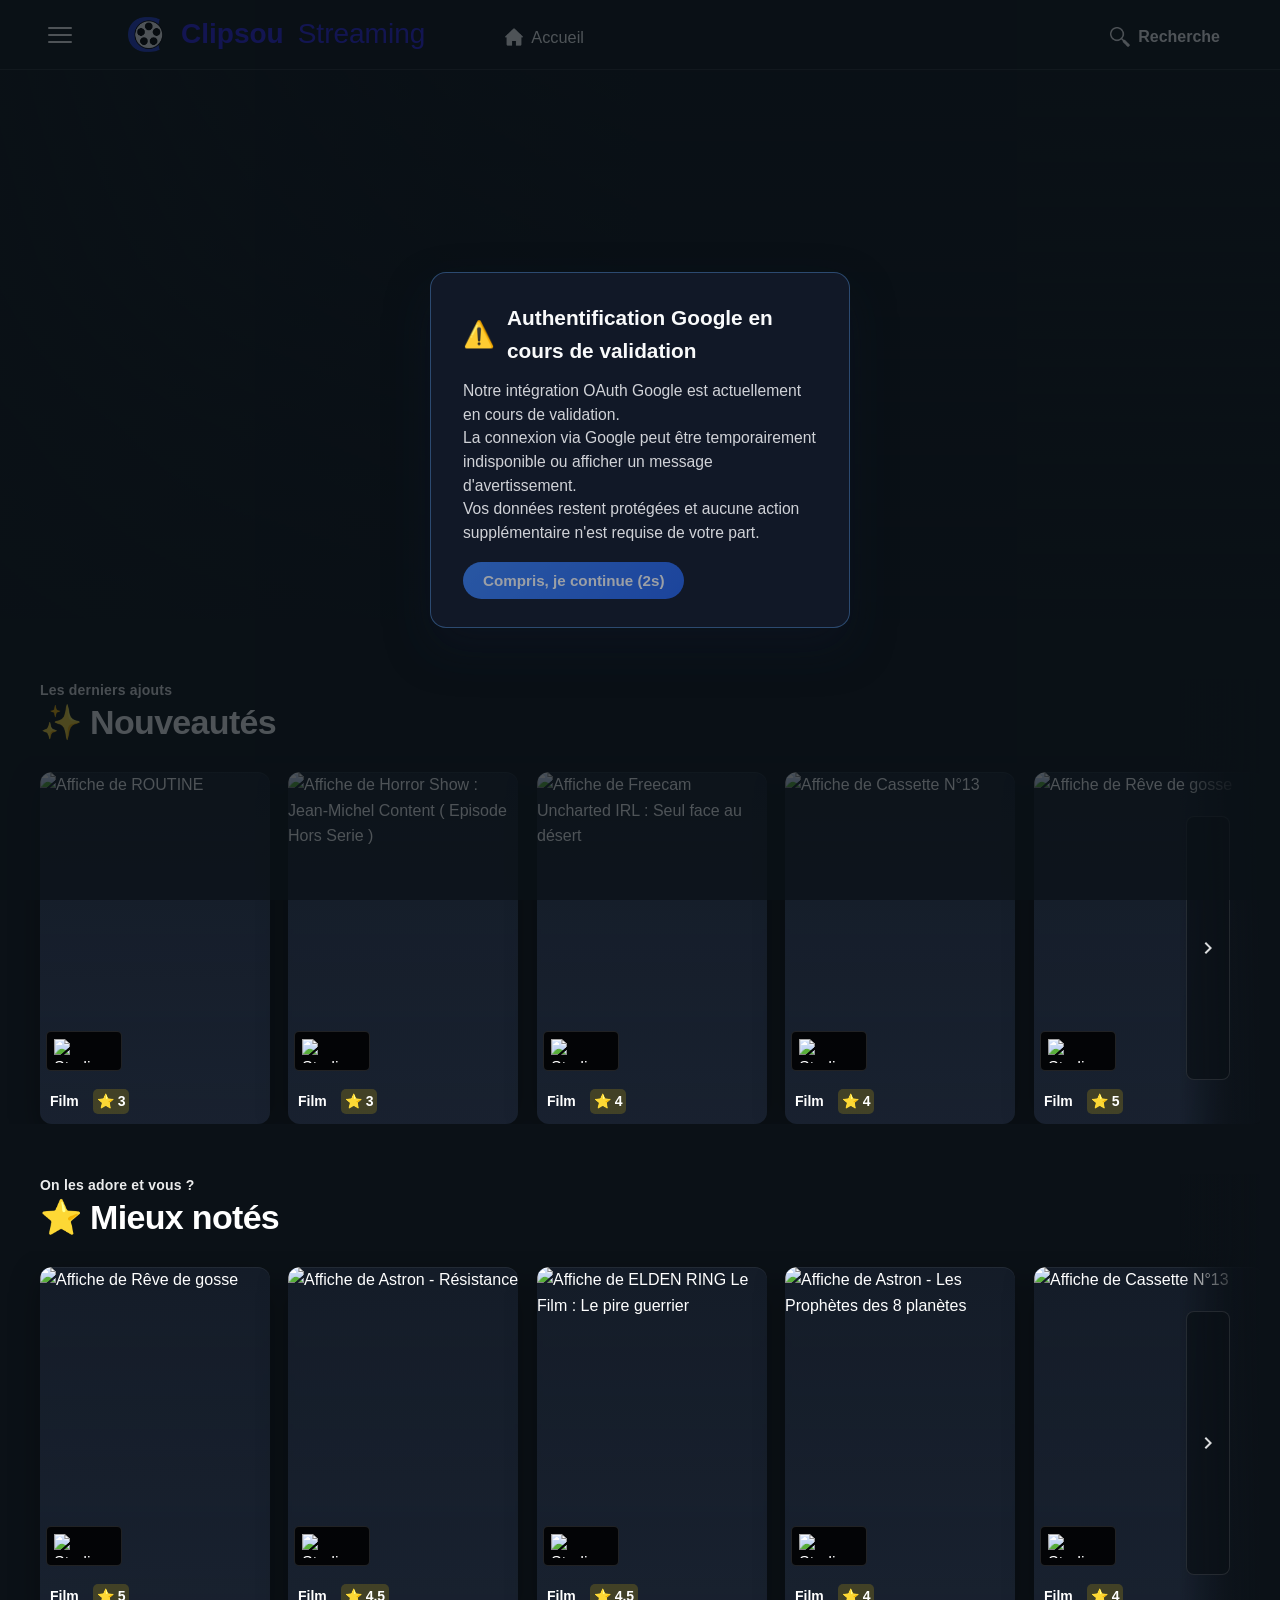
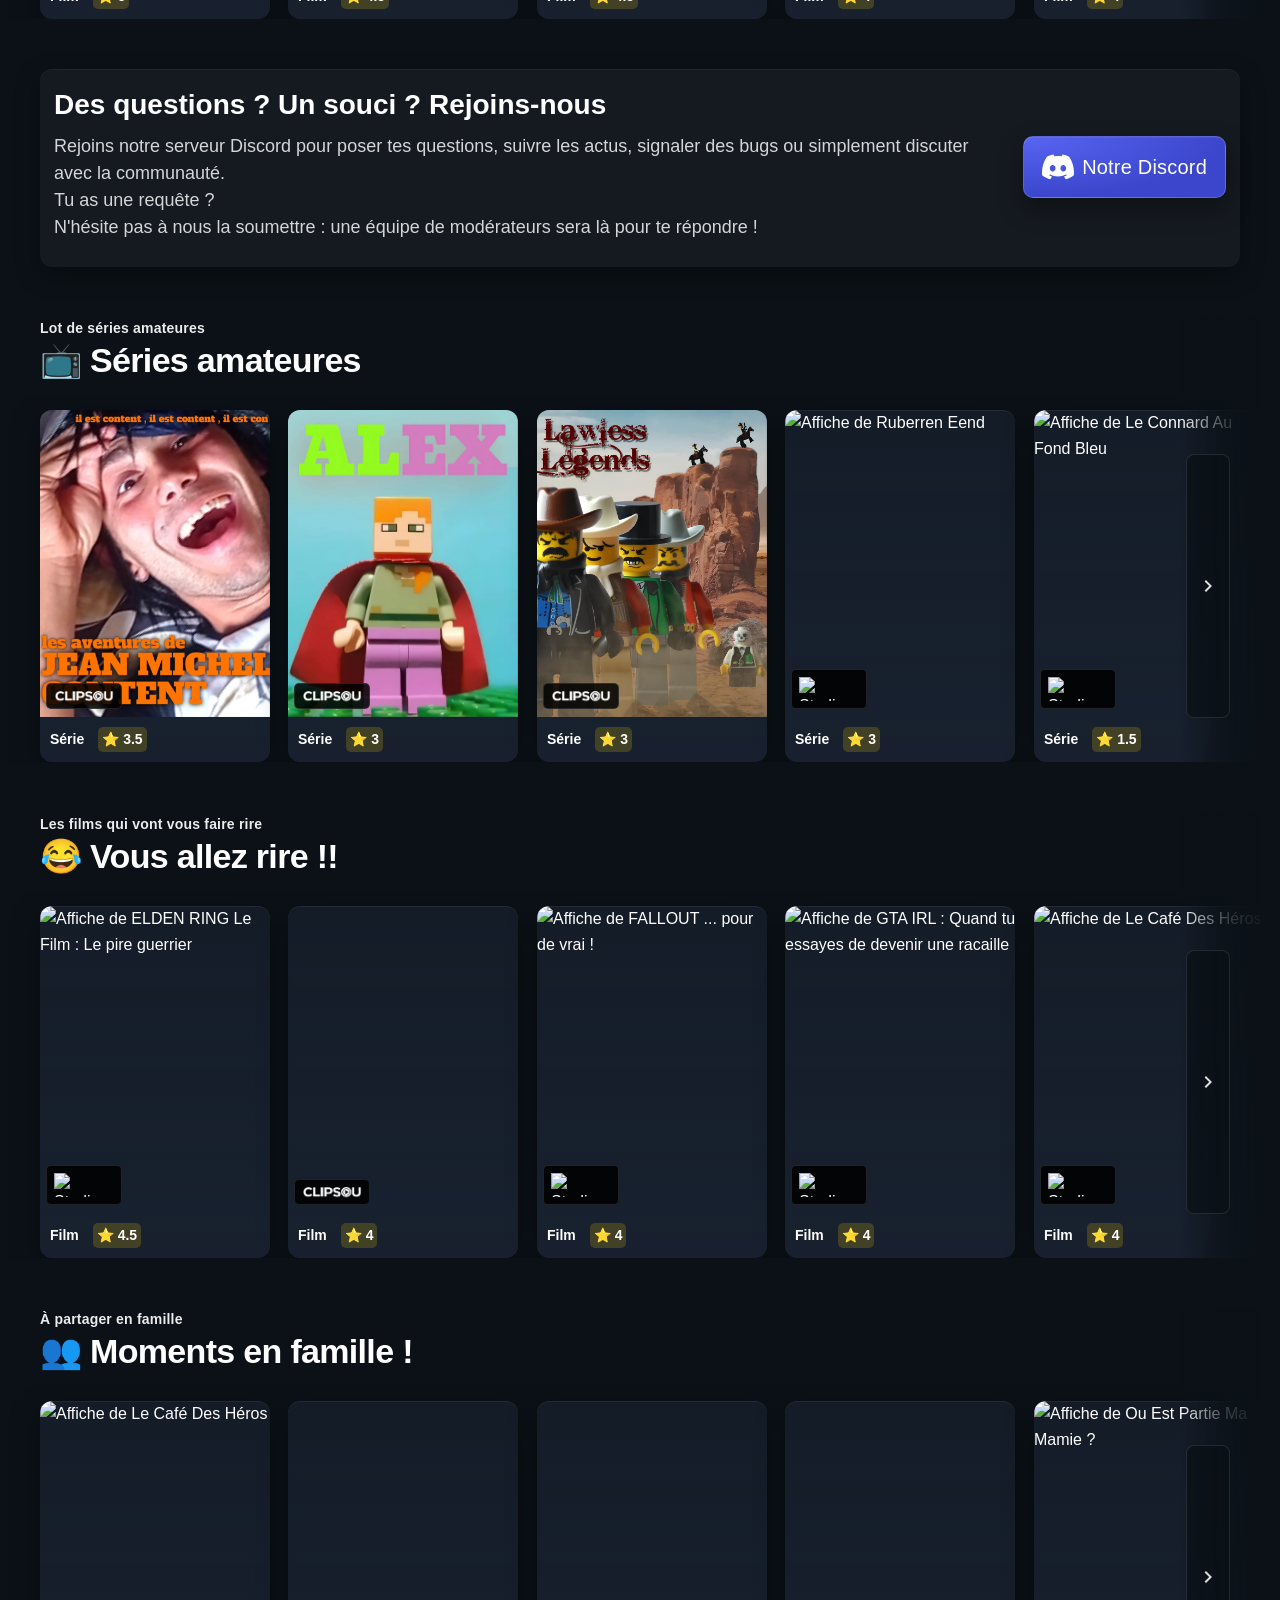
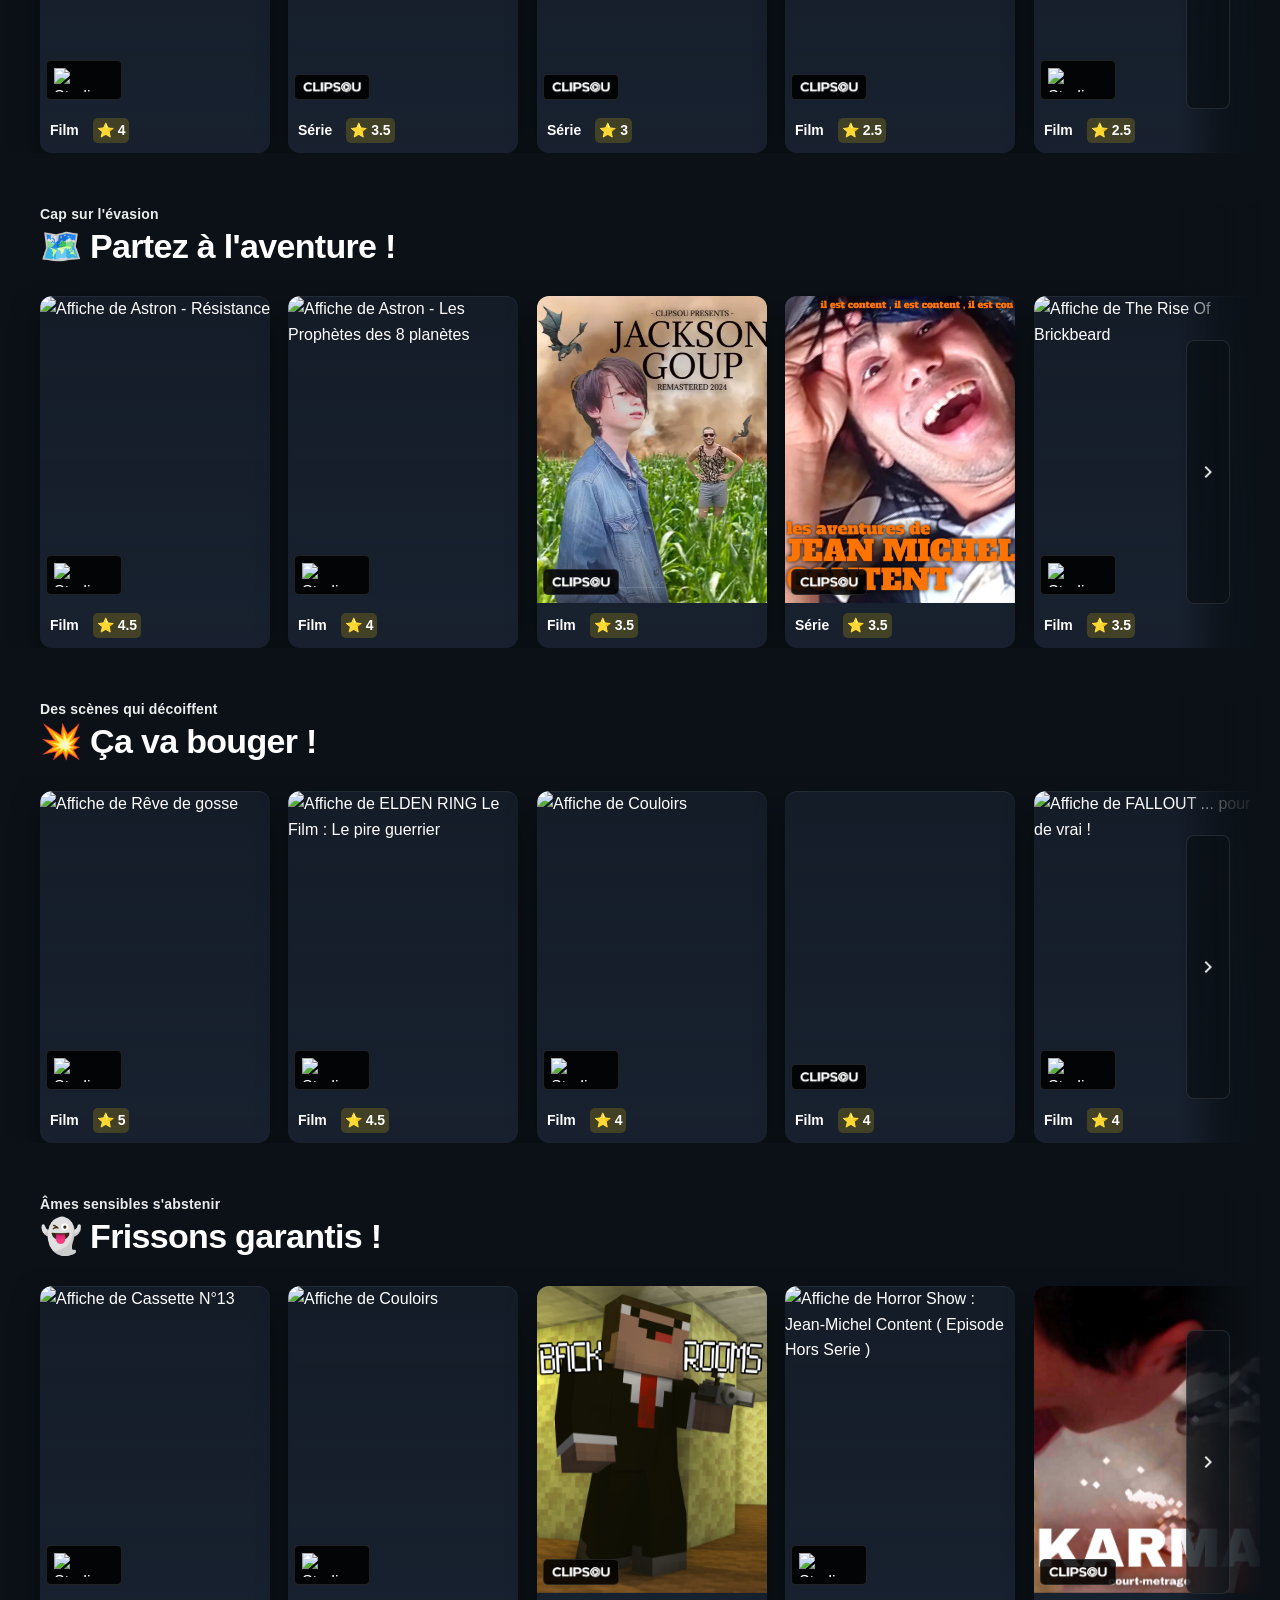
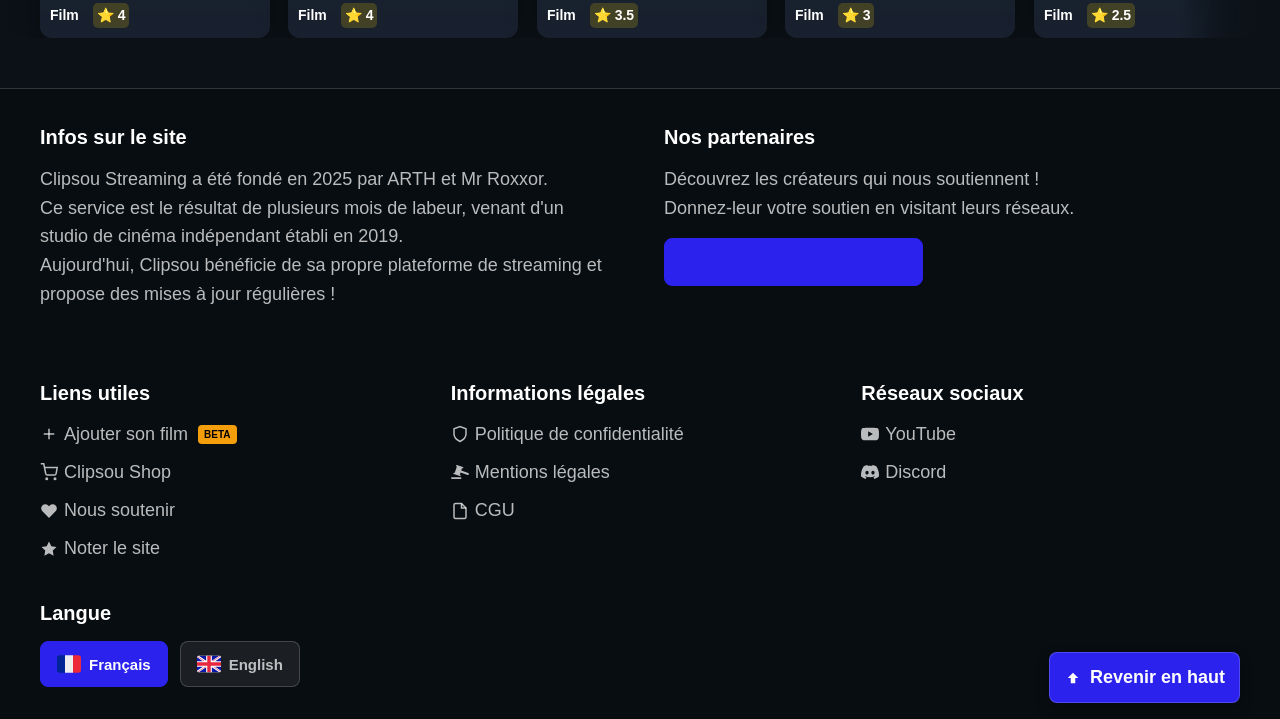
==== commit 181d91f7: "Add files via upload" ====
--- a/index.html
+++ b/index.html
@@ -552,10 +552,6 @@
 <!-- CONTINUE WATCHING SECTION (moved below carousel) -->
 <div class="section" id="continue-watching" aria-live="polite">
     <h2>
-      <svg width="20" height="20" viewBox="0 0 24 24" fill="none" stroke="currentColor" stroke-width="2" style="vertical-align: middle; margin-right: 12px; color: #ffffff;">
-        <circle cx="12" cy="12" r="10"/>
-        <polygon points="10,8 16,12 10,16 10,8"/>
-      </svg>
       <span data-i18n="home.continue">Reprendre la lecture</span>
     </h2>
     <div class="rail"></div>
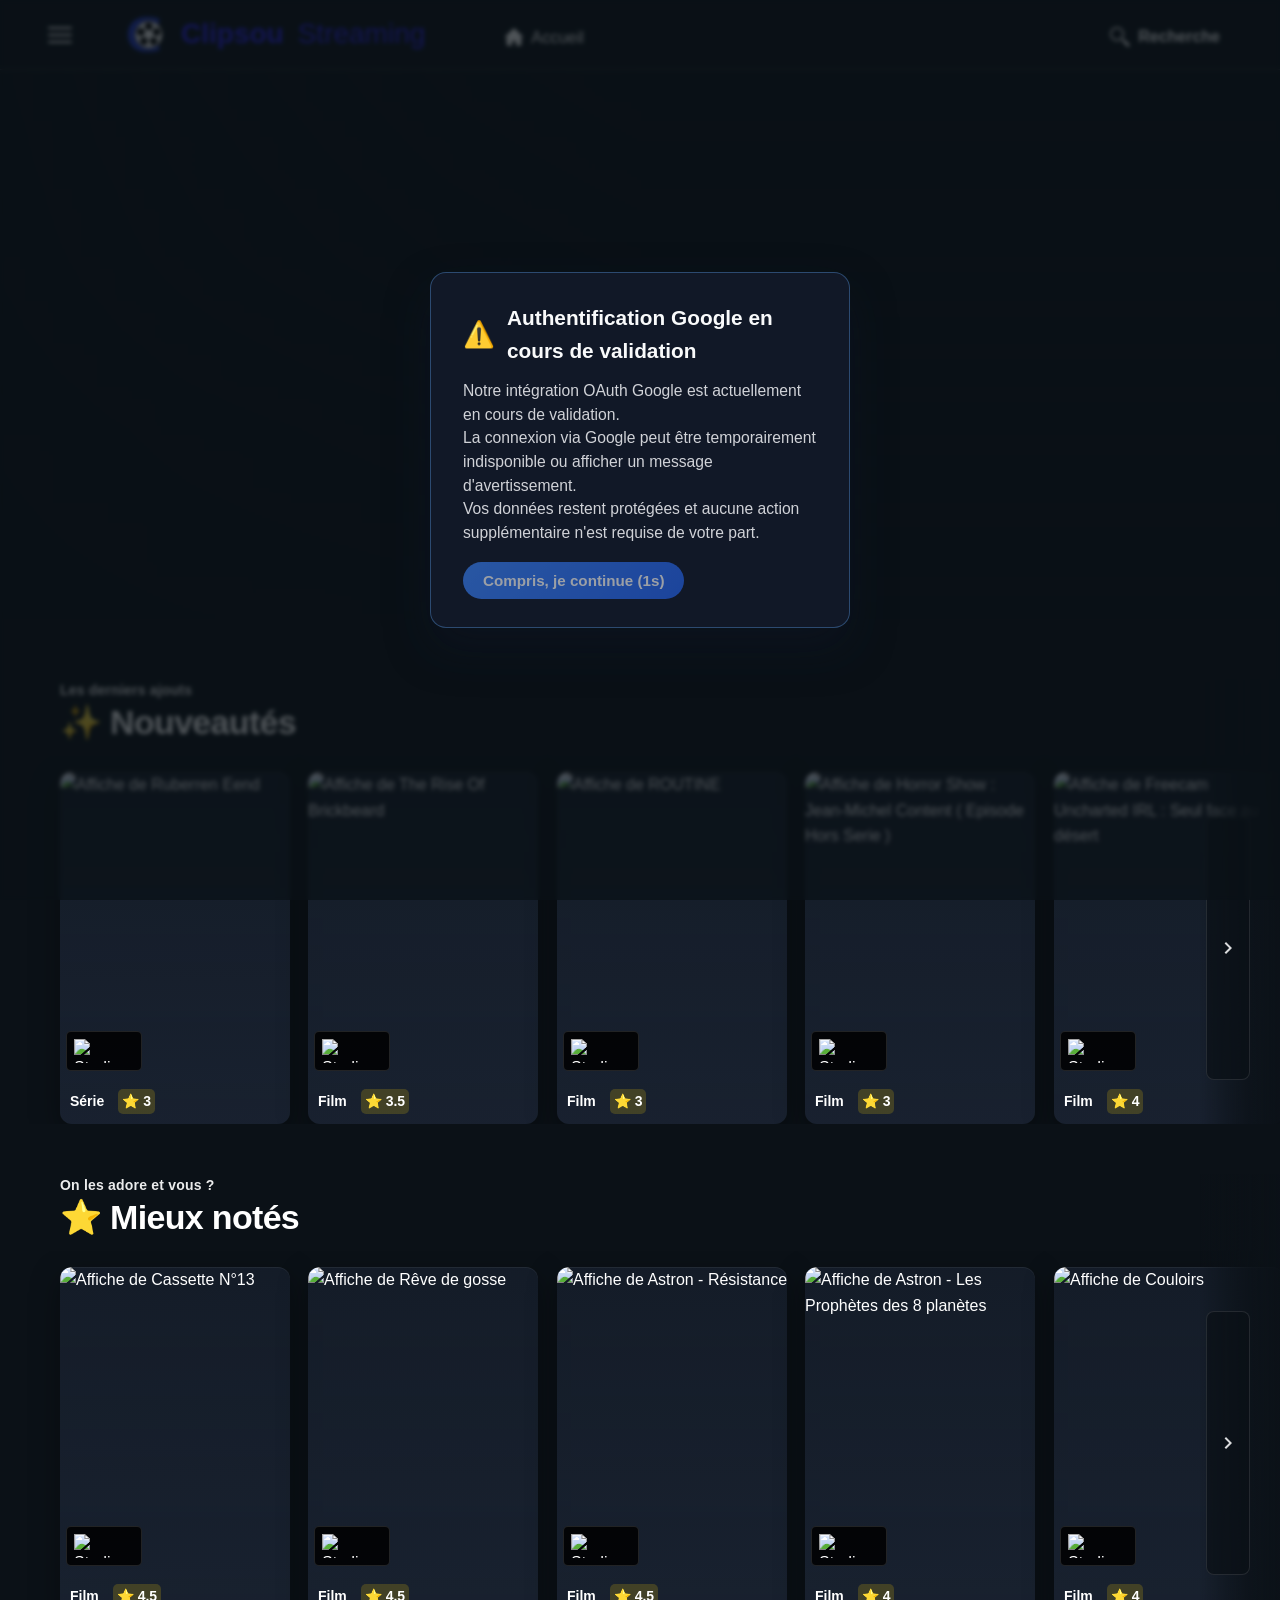
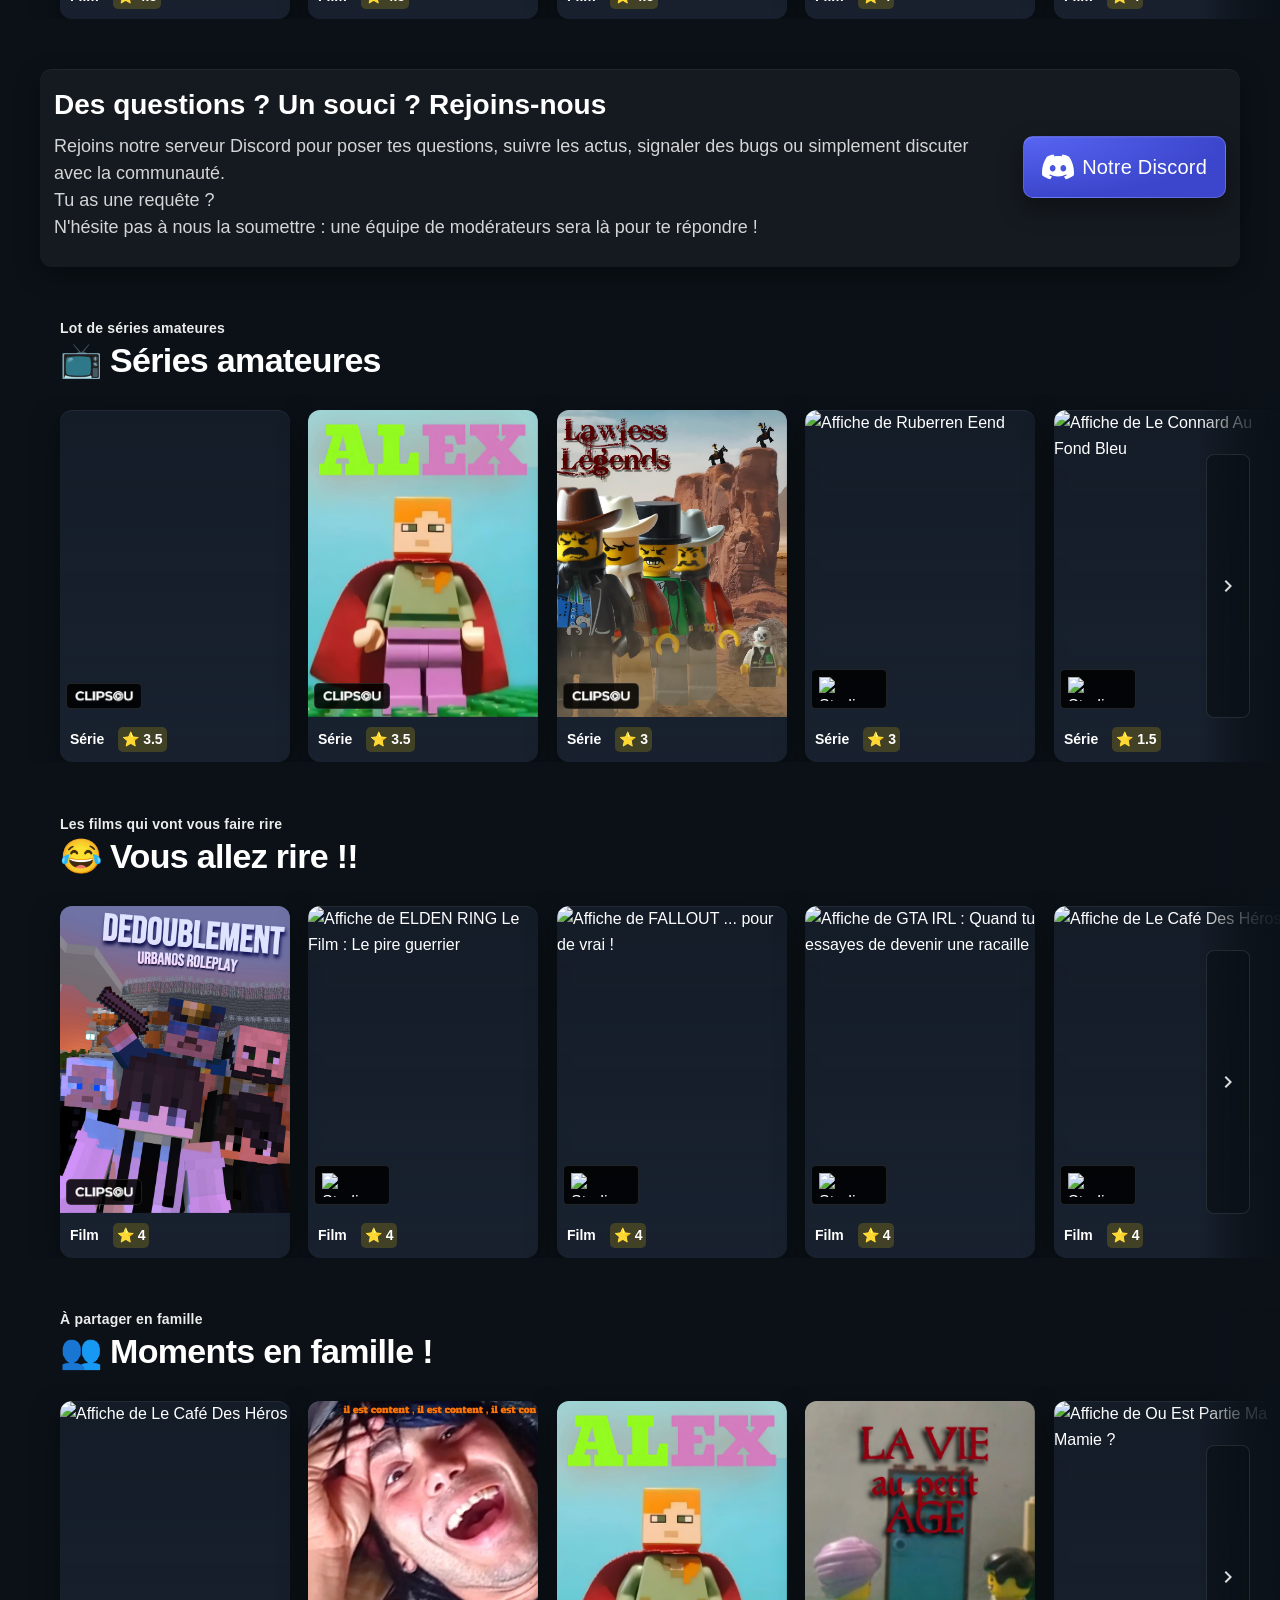
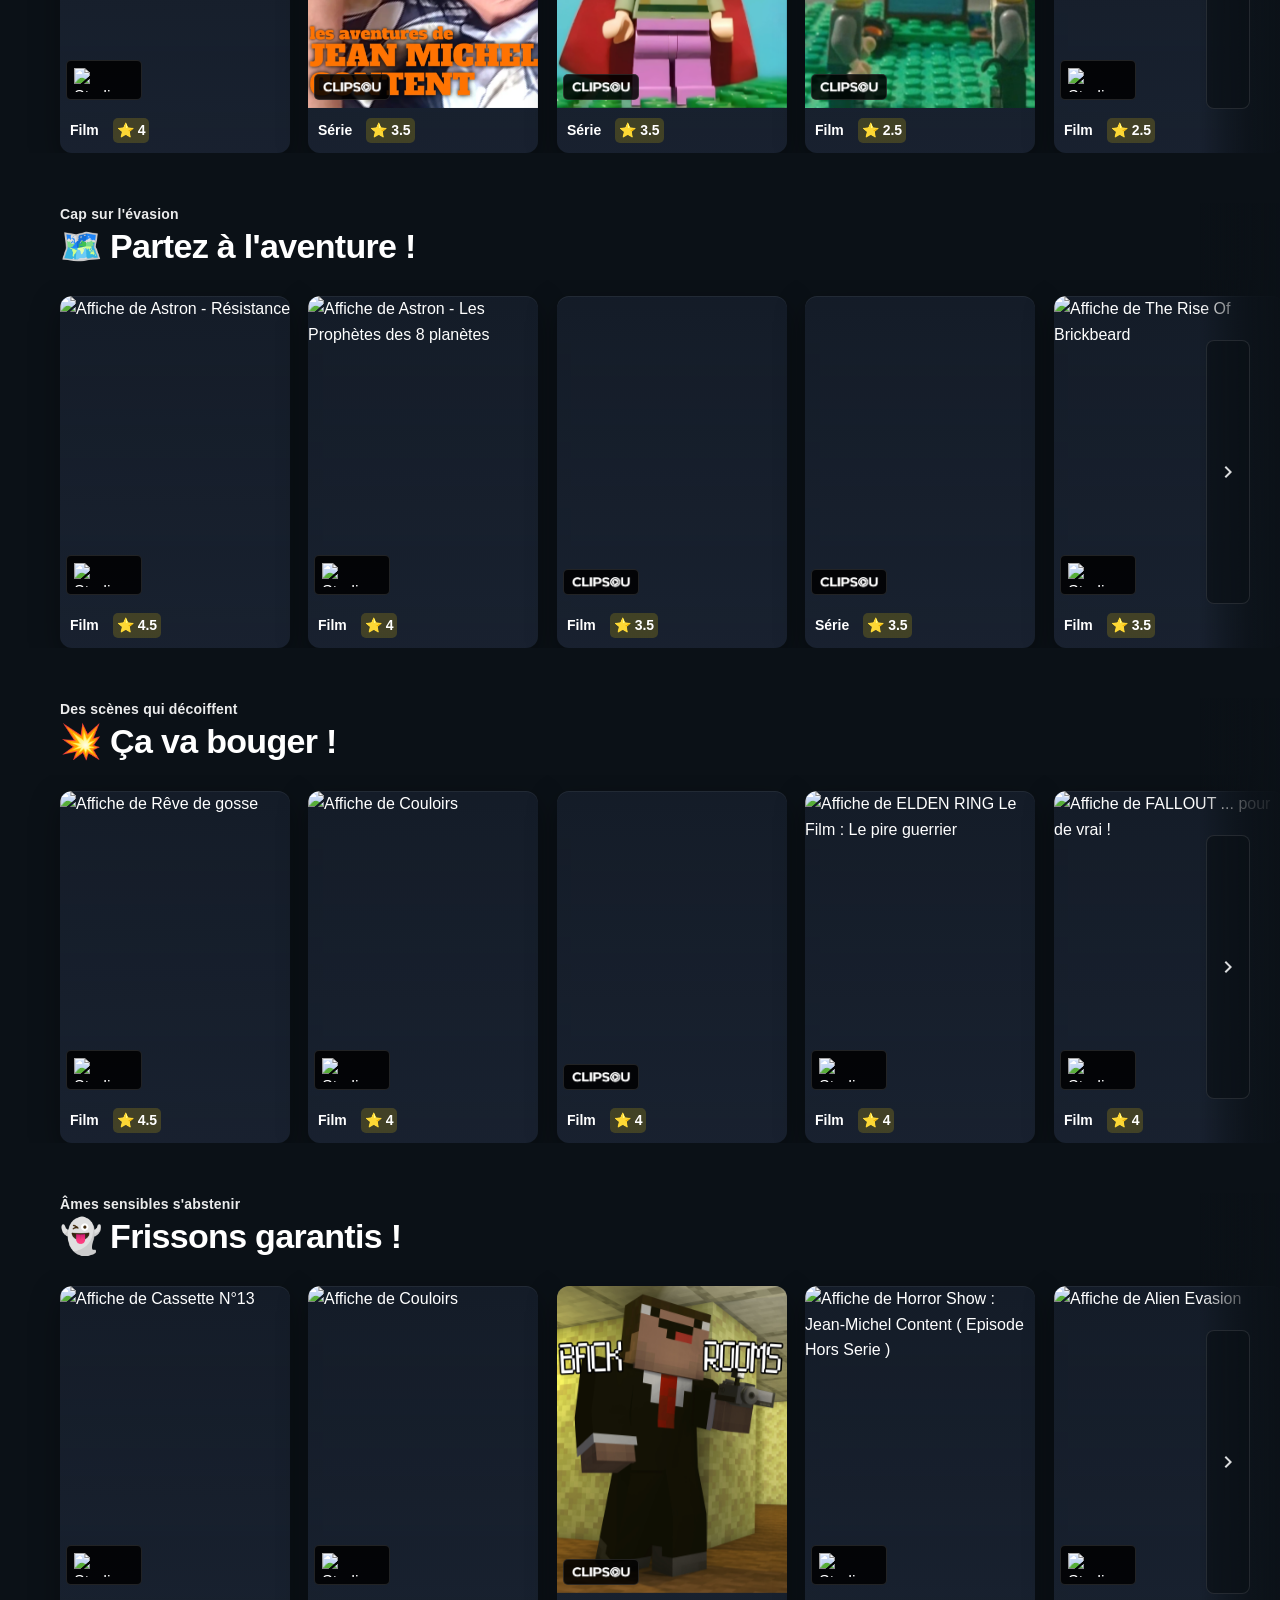
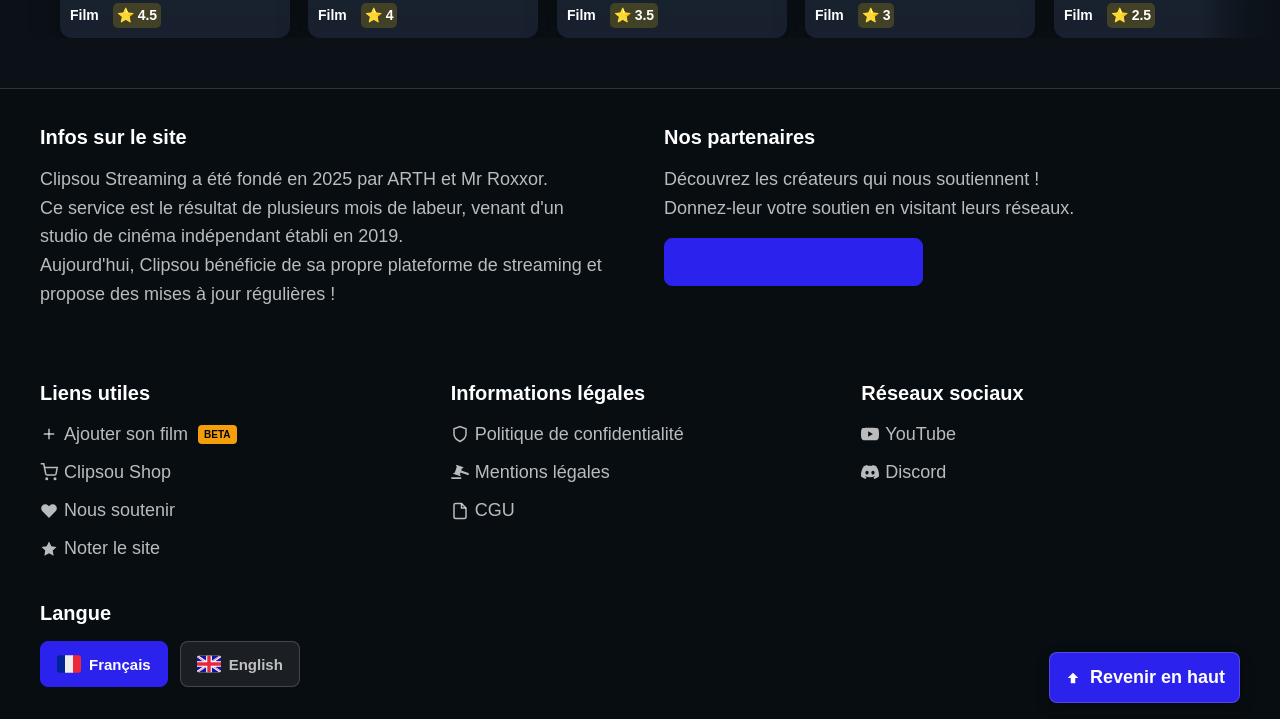
==== commit cb5e5840: "Add files via upload" ====
--- a/index.html
+++ b/index.html
@@ -586,7 +586,10 @@
     <!-- Discord Invite Banner placed directly under Categories -->
     <div class="discord-banner" id="discord-invite">
       <div class="discord-banner-content">
-        <h4 class="discord-banner-title" data-i18n="home.discord.title">Des questions ? Un souci ? Rejoins-nous</h4>
+        <h4 class="discord-banner-title">
+          <span class="discord-banner-title-line1" data-i18n="home.discord.title.line1">Des questions ? Un souci ?</span>
+          <span class="discord-banner-title-line2" data-i18n="home.discord.title.line2">Rejoins-nous</span>
+        </h4>
         <p class="discord-banner-text" data-i18n="home.discord.desc" data-i18n-html="true">Rejoins notre serveur Discord pour poser tes questions, suivre les actus, signaler des bugs ou simplement discuter avec la communauté.<br>Tu as une requête ?<br>N’hésite pas à nous la soumettre : une équipe de modérateurs sera là pour te répondre !</p>
       </div>
       <a class="discord-banner-btn" href="https://discord.gg/9ekddx9Hqs" target="_blank" rel="noopener noreferrer" aria-label="Rejoindre notre serveur Discord">
--- a/index.css
+++ b/index.css
@@ -93,14 +93,6 @@
   .hero-claim h2 { margin: 0 16px; font-size: clamp(18px, 5.6vw, 22px); }
 }
 
-/* ===== Voir tout removed globally ===== */
-/* Hide any inline "Voir tout" buttons regardless of viewport */
-.section > .see-all-btn { display: none !important; }
-/* Hide any existing or legacy all-* popups entirely */
-.fiche-popup[id^="all-"] { display: none !important; visibility: hidden !important; }
-.fiche-popup[id^="all-"] .fiche-content,
-.fiche-popup[id^="all-"] .fiche-right,
-.fiche-popup[id^="all-"] .grid { display: none !important; }
 
 /* Prevent Chrome scroll anchoring from moving the background when images load while a popup is open */
 html, body { overflow-anchor: auto; }
@@ -110,37 +102,6 @@
   overflow-anchor: none !important;
 }
 
-/* "Voir tout" popups (id starts with all-) should use full width for the grid */
-.fiche-popup .fiche-content {
-  background: #151D29 !important;
-  border: 1px solid rgba(255,255,255,0.08);
-}
-.fiche-popup[id^="all-"] .fiche-content {
-  grid-template-columns: 1fr !important;
-}
-.fiche-popup[id^="all-"] .fiche-right {
-  padding-left: 0 !important;
-}
-.fiche-popup[id^="all-"] .grid {
-  padding: 0 !important; /* remove inner grid padding so cards span the popup content width */
-  /* Center cards inside the popup */
-  display: flex !important;
-  flex-wrap: wrap !important;
-  justify-content: center !important;
-  align-content: flex-start !important;
-  gap: 22px !important;
-}
-
-/* Standard card width for centered layout in Voir tout popups */
-.fiche-popup[id^="all-"] .grid > * {
-  flex: 0 0 220px !important;
-  max-width: 220px !important;
-}
-
-@media (max-width: 768px) {
-  .fiche-popup[id^="all-"] .grid { gap: 16px !important; padding: 0 8px !important; }
-  .fiche-popup[id^="all-"] .grid > * { flex-basis: 200px !important; max-width: 200px !important; }
-}
 
 /* Continue Watching: use fades that match the box background color (#151D28) */
 @media (min-width: 769px) {
@@ -437,10 +398,34 @@
   align-items: center;
 }
 .resume-dialog-actions .button {
-  flex: 1;
+  flex: 1 1 0; /* Force equal width distribution */
   min-width: 0;
-  padding: 12px 18px;
-  text-align: center;
+  max-width: none;
+  padding: 12px 18px !important;
+  font-size: 14px !important;
+  font-weight: 600 !important;
+  text-align: center !important;
+  height: 44px !important;
+  min-height: 44px !important;
+  max-height: 44px !important;
+  line-height: 1.4 !important;
+  border-width: 1px !important;
+  box-sizing: border-box !important;
+}
+/* Garantir aucun changement au survol/focus/active */
+.resume-dialog-actions .button:hover,
+.resume-dialog-actions .button:focus,
+.resume-dialog-actions .button:active {
+  padding: 12px 18px !important;
+  font-size: 14px !important;
+  font-weight: 600 !important;
+  height: 44px !important;
+  min-height: 44px !important;
+  max-height: 44px !important;
+  line-height: 1.4 !important;
+  border-width: 1px !important;
+  transform: none !important;
+  box-shadow: none !important;
 }
 
 @media (max-width: 540px) {
@@ -449,7 +434,8 @@
     align-items: stretch;
   }
   .resume-dialog-actions .button {
-    width: 100%;
+    width: 100% !important;
+    flex: 0 0 auto;
   }
 }
 
@@ -545,7 +531,10 @@
 }
 @media (max-width: 768px) {
   .discord-banner { margin: 10px 12px 0; padding: 12px; border-radius: 10px; flex-direction: column; align-items: stretch; gap: 12px; }
-  .discord-banner-title { font-size: 16px; }
+  .discord-banner-title { font-size: 18px; text-align: center; display: flex; flex-direction: column; align-items: center; gap: 4px; }
+  .discord-banner-title-line1,
+  .discord-banner-title-line2 { display: block; font-size: 18px; line-height: 1.25; text-align: center; }
+  .discord-banner-title-line1 { white-space: nowrap; }
   .discord-banner-text { font-size: 13px; }
   .discord-banner-btn { padding: 12px 14px; border-radius: 8px; width: 100%; justify-content: center; font-size: 15px; }
 }
@@ -919,8 +908,8 @@
     color: #ffffff;
 }
 @media (max-width: 768px) {
-    .section > .genre-subtitle { margin: 0 12px 2px; font-size: 13px; }
-    .section > .genre-hero-title { margin: 0 12px 8px; font-size: clamp(20px, 6.2vw, 26px); }
+    .section > .genre-subtitle { margin: 0 12px 2px !important; font-size: 13px; }
+    .section > .genre-hero-title { margin: 0 12px 6px !important; font-size: clamp(20px, 6.2vw, 26px); }
 }
 
 /* ===== Categories Row ===== */
@@ -1235,7 +1224,7 @@
 }
 @media (max-width: 768px) {
   .section-subtitle {
-    margin: -2px 16px 8px;
+    margin: -2px 16px 6px;
     font-size: 11px;
   }
 }
@@ -1294,14 +1283,14 @@
 }
 @media (max-width: 768px) {
   #continue-watching { margin: 0 16px 24px; padding: 12px; }
-  #continue-watching > h2 { margin-bottom: 12px; }
+  #continue-watching > h2 { margin-bottom: 8px !important; }
   /* Mobile: enable horizontal scroll in the rail */
   #continue-watching .rail {
     overflow-x: auto !important;
     overflow-y: visible !important;
     -webkit-overflow-scrolling: touch;
     scroll-snap-type: x proximity; /* optional smoother alignment */
-    padding-top: 12px !important; /* prevent card clipping on mobile hover */
+    padding-top: 6px !important; /* prevent card clipping on mobile hover - réduit pour rapprocher du titre */
   }
   #continue-watching .rail .resume-item { scroll-snap-align: start; }
 }
@@ -1920,7 +1909,7 @@
 }
 #continue-watching .resume-item .card { width: 100% !important; }
 @media (max-width: 768px) {
-  #continue-watching .rail .resume-item { width: 240px !important; flex: 0 0 240px !important; }
+  #continue-watching .rail .resume-item { width: 200px !important; flex: 0 0 200px !important; }
 }
 
 /* Landscape media ratio for Continue Watching only (override portrait default) */
@@ -2693,11 +2682,11 @@
     .carousel-arrow:active { outline: none !important; box-shadow: none !important; }
 
     .section { margin: 20px 0; padding-top: 8px !important; }
-    .section h2 { margin: 0 16px 16px; font-size: 24px; color: #2B22EE; }
+    .section h2 { margin: 0 16px 8px !important; font-size: 24px; color: #2B22EE; }
     .section-header { margin: 28px 16px 36px !important; }
     .actors-panel { margin: 0 16px 12px; padding: 12px; }
-    .actors-panel .actor-card { margin-bottom: 12px; }
-    .actors-grid { grid-template-columns: repeat(auto-fill, minmax(120px, 1fr)); gap: 12px; }
+    .actors-grid { grid-template-columns: repeat(2, minmax(0, 1fr)); gap: 10px; }
+    .actors-panel .actor-card { margin-bottom: 0; padding: 10px; }
       /* Ensure space between the fiche content block and the toggle section */
     #fiche .fiche-content + .section { margin-top: 12px !important; }
     /* Keep a bit of extra room if the button group is the last element inside fiche-content */
@@ -2708,6 +2697,9 @@
     .section-header + .episodes-panel { margin-top: 14px !important; }
     /* Safety: keep actor photo visible on mobile with a fixed minimum height */
     .actors-panel .actor-photo { min-height: 0; }
+    /* Hide genres on fiche page for mobile */
+    body.fiche-page-view #fiche .rating-genres .genres { display: none !important; }
+    body.fiche-page-view #fiche .actors-panel { margin-bottom: 16px !important; padding-bottom: 16px !important; }
 
     /* Footer spacing */
     .footer { margin-top: 24px; padding-bottom: max(12px, env(safe-area-inset-bottom)); }
@@ -2716,13 +2708,16 @@
     .grid { padding: 0 16px; gap: 12px; grid-template-columns: repeat(auto-fill, minmax(120px, 1fr)); }
     /* Rails padding on mobile */
     .rail { 
-        padding: 0; 
-        /* Cartes de largeur fixe pour une cohérence portrait/paysage */
-        grid-auto-columns: 150px;
-        gap: 12px;
+        padding: 0 16px; /* Même espacement latéral que similar-rail */
+        padding-top: 6px !important; /* Rapprocher les cartes du titre */
+        /* Cartes de largeur similaire aux cartes de search.css (140px ≈ moyenne de minmax(120px, 1fr)) */
+        grid-auto-columns: 140px !important;
+        gap: 12px !important;
+        overflow-x: scroll !important;
+        overflow-y: visible !important;
         scroll-snap-type: none !important;   /* force disable snapping on mobile */
         scroll-padding-left: 0 !important;   /* ensure first card aligns exactly at left */
-        scroll-padding-inline-start: 0 !important;
+        scroll-padding-inline-start: 16px !important;
     }
     .rail > * { width: auto; }
     /* Also disable snap alignment on children for mobile */
@@ -2905,8 +2900,8 @@
         z-index: 2; /* sit above the image */
         pointer-events: none; /* let taps go to underlying image/buttons */
     }
-    .fiche-media-wrap .fiche-overlay .overlay-title { font-size: 1.4rem; margin: 0; }
-    .fiche-media-wrap .fiche-overlay .overlay-meta { justify-content: center; }
+    .fiche-media-wrap .fiche-overlay .overlay-title { font-size: 1.4rem; margin: 0; order: 2; }
+    body.fiche-page-view #fiche .fiche-media-wrap .fiche-overlay .overlay-meta { display: none !important; }
     /* Rating: white text, yellow star (mobile overlay) */
     .fiche-media-wrap .fiche-overlay .overlay-meta .stars { color: #ffffff !important; }
     .fiche-media-wrap .fiche-overlay .overlay-meta .stars::first-letter { color: #FFD54A !important; }
@@ -2981,7 +2976,7 @@
     }
     #fiche .section h2 { 
         text-align: left; 
-        margin: 0 0 12px 0; 
+        margin: 0 0 8px 0; 
         padding: 0 16px; /* keep same side gutters as grids so text isn't cut */
         box-sizing: border-box;
     }
@@ -2993,7 +2988,7 @@
         grid-template-columns: repeat(auto-fill, minmax(120px, 1fr)) !important;
     }
     body.fiche-page-view #fiche .section .rail {
-        grid-auto-columns: 150px !important;
+        grid-auto-columns: 140px !important;
     }
     body.fiche-page-view #fiche .section .rail > * {
         width: auto !important;
@@ -3238,6 +3233,11 @@
     margin-bottom: 32px;
   }
   
+  /* Cacher "Infos sur le site" sur mobile */
+  .footer-top-section > div:first-child {
+    display: none !important;
+  }
+  
   /* Footer columns en 1 colonne sur mobile */
   .footer-columns {
     grid-template-columns: 1fr;
@@ -3294,7 +3294,7 @@
 @media (min-width: 769px) {
   .rail {
       padding: 0 var(--gutter);
-      scroll-snap-type: inline mandatory; /* enable snapping on desktop only */
+      scroll-snap-type: inline proximity; /* softer snapping to avoid hover shifts */
   }
 }
 .rail::-webkit-scrollbar { height: 10px; }
@@ -3328,20 +3328,13 @@
   .rail::-webkit-scrollbar { display: none; } /* Chrome/Safari */
 }
 
-/* Mobile: smaller inset and same clipping behavior + enable horizontal scroll */
+/* Mobile: touch interactions pour les rails (autres propriétés définies dans le bloc mobile principal) */
 @media (max-width: 768px) {
   .rail {
-    padding-left: 16px !important;
-    padding-right: 16px !important;
-    scroll-padding-inline-start: 16px !important;
-    overflow-x: scroll !important; /* force scroll même si le contenu est plus petit */
-    overflow-y: visible !important;
     -webkit-overflow-scrolling: touch !important;
-    scroll-snap-type: x proximity !important;
     touch-action: pan-x pan-y !important; /* allow horizontal AND vertical (for page scroll) */
   }
   .rail > * {
-    scroll-snap-align: start;
     touch-action: manipulation !important; /* permettre toutes les interactions */
   }
 }
@@ -3375,8 +3368,8 @@
   }
   
   .similar-rail {
-    grid-auto-columns: 140px;
-    gap: 12px;
+    grid-auto-columns: 140px !important; /* Harmonisé avec les autres rails */
+    gap: 12px !important;
     padding: 0 16px;
     scroll-snap-type: none;
   }
@@ -3956,25 +3949,6 @@
     0 0 0 1px rgba(255, 255, 255, 0.2);
 }*/
 
-/* Améliorations des sections avec animations d'apparition */
-.section {
-  opacity: 0;
-  transform: translateY(30px);
-  animation: fadeInUp 0.8s ease forwards;
-}
-
-.section:nth-child(1) { animation-delay: 0.1s; }
-.section:nth-child(2) { animation-delay: 0.2s; }
-.section:nth-child(3) { animation-delay: 0.3s; }
-.section:nth-child(4) { animation-delay: 0.4s; }
-
-@keyframes fadeInUp {
-  to {
-    opacity: 1;
-    transform: translateY(0);
-  }
-}
-
 /* Améliorations des catégories avec effets de survol */
 .category-card {
   position: relative;
@@ -4010,7 +3984,6 @@
 }
 
 .fiche-content {
-  animation: popupSlideIn 0.4s cubic-bezier(0.4, 0, 0.2, 1);
   background: rgba(21, 29, 40, 0.95) !important;
   backdrop-filter: blur(20px);
   border: 1px solid rgba(255, 255, 255, 0.15) !important;
@@ -4018,17 +3991,6 @@
     0 25px 50px rgba(0, 0, 0, 0.6),
     0 0 0 1px rgba(255, 255, 255, 0.1),
     inset 0 1px 0 rgba(255, 255, 255, 0.2) !important;
-}
-
-@keyframes popupSlideIn {
-  from {
-    opacity: 0;
-    transform: scale(0.9) translateY(20px);
-  }
-  to {
-    opacity: 1;
-    transform: scale(1) translateY(0);
-  }
 }
 
 /* Améliorations de la navigation avec effets subtils */
--- a/index.css
+++ b/index.css
@@ -93,14 +93,6 @@
   .hero-claim h2 { margin: 0 16px; font-size: clamp(18px, 5.6vw, 22px); }
 }
 
-/* ===== Voir tout removed globally ===== */
-/* Hide any inline "Voir tout" buttons regardless of viewport */
-.section > .see-all-btn { display: none !important; }
-/* Hide any existing or legacy all-* popups entirely */
-.fiche-popup[id^="all-"] { display: none !important; visibility: hidden !important; }
-.fiche-popup[id^="all-"] .fiche-content,
-.fiche-popup[id^="all-"] .fiche-right,
-.fiche-popup[id^="all-"] .grid { display: none !important; }
 
 /* Prevent Chrome scroll anchoring from moving the background when images load while a popup is open */
 html, body { overflow-anchor: auto; }
@@ -110,37 +102,6 @@
   overflow-anchor: none !important;
 }
 
-/* "Voir tout" popups (id starts with all-) should use full width for the grid */
-.fiche-popup .fiche-content {
-  background: #151D29 !important;
-  border: 1px solid rgba(255,255,255,0.08);
-}
-.fiche-popup[id^="all-"] .fiche-content {
-  grid-template-columns: 1fr !important;
-}
-.fiche-popup[id^="all-"] .fiche-right {
-  padding-left: 0 !important;
-}
-.fiche-popup[id^="all-"] .grid {
-  padding: 0 !important; /* remove inner grid padding so cards span the popup content width */
-  /* Center cards inside the popup */
-  display: flex !important;
-  flex-wrap: wrap !important;
-  justify-content: center !important;
-  align-content: flex-start !important;
-  gap: 22px !important;
-}
-
-/* Standard card width for centered layout in Voir tout popups */
-.fiche-popup[id^="all-"] .grid > * {
-  flex: 0 0 220px !important;
-  max-width: 220px !important;
-}
-
-@media (max-width: 768px) {
-  .fiche-popup[id^="all-"] .grid { gap: 16px !important; padding: 0 8px !important; }
-  .fiche-popup[id^="all-"] .grid > * { flex-basis: 200px !important; max-width: 200px !important; }
-}
 
 /* Continue Watching: use fades that match the box background color (#151D28) */
 @media (min-width: 769px) {
@@ -437,10 +398,34 @@
   align-items: center;
 }
 .resume-dialog-actions .button {
-  flex: 1;
+  flex: 1 1 0; /* Force equal width distribution */
   min-width: 0;
-  padding: 12px 18px;
-  text-align: center;
+  max-width: none;
+  padding: 12px 18px !important;
+  font-size: 14px !important;
+  font-weight: 600 !important;
+  text-align: center !important;
+  height: 44px !important;
+  min-height: 44px !important;
+  max-height: 44px !important;
+  line-height: 1.4 !important;
+  border-width: 1px !important;
+  box-sizing: border-box !important;
+}
+/* Garantir aucun changement au survol/focus/active */
+.resume-dialog-actions .button:hover,
+.resume-dialog-actions .button:focus,
+.resume-dialog-actions .button:active {
+  padding: 12px 18px !important;
+  font-size: 14px !important;
+  font-weight: 600 !important;
+  height: 44px !important;
+  min-height: 44px !important;
+  max-height: 44px !important;
+  line-height: 1.4 !important;
+  border-width: 1px !important;
+  transform: none !important;
+  box-shadow: none !important;
 }
 
 @media (max-width: 540px) {
@@ -449,7 +434,8 @@
     align-items: stretch;
   }
   .resume-dialog-actions .button {
-    width: 100%;
+    width: 100% !important;
+    flex: 0 0 auto;
   }
 }
 
@@ -545,7 +531,10 @@
 }
 @media (max-width: 768px) {
   .discord-banner { margin: 10px 12px 0; padding: 12px; border-radius: 10px; flex-direction: column; align-items: stretch; gap: 12px; }
-  .discord-banner-title { font-size: 16px; }
+  .discord-banner-title { font-size: 18px; text-align: center; display: flex; flex-direction: column; align-items: center; gap: 4px; }
+  .discord-banner-title-line1,
+  .discord-banner-title-line2 { display: block; font-size: 18px; line-height: 1.25; text-align: center; }
+  .discord-banner-title-line1 { white-space: nowrap; }
   .discord-banner-text { font-size: 13px; }
   .discord-banner-btn { padding: 12px 14px; border-radius: 8px; width: 100%; justify-content: center; font-size: 15px; }
 }
@@ -919,8 +908,8 @@
     color: #ffffff;
 }
 @media (max-width: 768px) {
-    .section > .genre-subtitle { margin: 0 12px 2px; font-size: 13px; }
-    .section > .genre-hero-title { margin: 0 12px 8px; font-size: clamp(20px, 6.2vw, 26px); }
+    .section > .genre-subtitle { margin: 0 12px 2px !important; font-size: 13px; }
+    .section > .genre-hero-title { margin: 0 12px 6px !important; font-size: clamp(20px, 6.2vw, 26px); }
 }
 
 /* ===== Categories Row ===== */
@@ -1235,7 +1224,7 @@
 }
 @media (max-width: 768px) {
   .section-subtitle {
-    margin: -2px 16px 8px;
+    margin: -2px 16px 6px;
     font-size: 11px;
   }
 }
@@ -1294,14 +1283,14 @@
 }
 @media (max-width: 768px) {
   #continue-watching { margin: 0 16px 24px; padding: 12px; }
-  #continue-watching > h2 { margin-bottom: 12px; }
+  #continue-watching > h2 { margin-bottom: 8px !important; }
   /* Mobile: enable horizontal scroll in the rail */
   #continue-watching .rail {
     overflow-x: auto !important;
     overflow-y: visible !important;
     -webkit-overflow-scrolling: touch;
     scroll-snap-type: x proximity; /* optional smoother alignment */
-    padding-top: 12px !important; /* prevent card clipping on mobile hover */
+    padding-top: 6px !important; /* prevent card clipping on mobile hover - réduit pour rapprocher du titre */
   }
   #continue-watching .rail .resume-item { scroll-snap-align: start; }
 }
@@ -1920,7 +1909,7 @@
 }
 #continue-watching .resume-item .card { width: 100% !important; }
 @media (max-width: 768px) {
-  #continue-watching .rail .resume-item { width: 240px !important; flex: 0 0 240px !important; }
+  #continue-watching .rail .resume-item { width: 200px !important; flex: 0 0 200px !important; }
 }
 
 /* Landscape media ratio for Continue Watching only (override portrait default) */
@@ -2693,11 +2682,11 @@
     .carousel-arrow:active { outline: none !important; box-shadow: none !important; }
 
     .section { margin: 20px 0; padding-top: 8px !important; }
-    .section h2 { margin: 0 16px 16px; font-size: 24px; color: #2B22EE; }
+    .section h2 { margin: 0 16px 8px !important; font-size: 24px; color: #2B22EE; }
     .section-header { margin: 28px 16px 36px !important; }
     .actors-panel { margin: 0 16px 12px; padding: 12px; }
-    .actors-panel .actor-card { margin-bottom: 12px; }
-    .actors-grid { grid-template-columns: repeat(auto-fill, minmax(120px, 1fr)); gap: 12px; }
+    .actors-grid { grid-template-columns: repeat(2, minmax(0, 1fr)); gap: 10px; }
+    .actors-panel .actor-card { margin-bottom: 0; padding: 10px; }
       /* Ensure space between the fiche content block and the toggle section */
     #fiche .fiche-content + .section { margin-top: 12px !important; }
     /* Keep a bit of extra room if the button group is the last element inside fiche-content */
@@ -2708,6 +2697,9 @@
     .section-header + .episodes-panel { margin-top: 14px !important; }
     /* Safety: keep actor photo visible on mobile with a fixed minimum height */
     .actors-panel .actor-photo { min-height: 0; }
+    /* Hide genres on fiche page for mobile */
+    body.fiche-page-view #fiche .rating-genres .genres { display: none !important; }
+    body.fiche-page-view #fiche .actors-panel { margin-bottom: 16px !important; padding-bottom: 16px !important; }
 
     /* Footer spacing */
     .footer { margin-top: 24px; padding-bottom: max(12px, env(safe-area-inset-bottom)); }
@@ -2716,13 +2708,16 @@
     .grid { padding: 0 16px; gap: 12px; grid-template-columns: repeat(auto-fill, minmax(120px, 1fr)); }
     /* Rails padding on mobile */
     .rail { 
-        padding: 0; 
-        /* Cartes de largeur fixe pour une cohérence portrait/paysage */
-        grid-auto-columns: 150px;
-        gap: 12px;
+        padding: 0 16px; /* Même espacement latéral que similar-rail */
+        padding-top: 6px !important; /* Rapprocher les cartes du titre */
+        /* Cartes de largeur similaire aux cartes de search.css (140px ≈ moyenne de minmax(120px, 1fr)) */
+        grid-auto-columns: 140px !important;
+        gap: 12px !important;
+        overflow-x: scroll !important;
+        overflow-y: visible !important;
         scroll-snap-type: none !important;   /* force disable snapping on mobile */
         scroll-padding-left: 0 !important;   /* ensure first card aligns exactly at left */
-        scroll-padding-inline-start: 0 !important;
+        scroll-padding-inline-start: 16px !important;
     }
     .rail > * { width: auto; }
     /* Also disable snap alignment on children for mobile */
@@ -2905,8 +2900,8 @@
         z-index: 2; /* sit above the image */
         pointer-events: none; /* let taps go to underlying image/buttons */
     }
-    .fiche-media-wrap .fiche-overlay .overlay-title { font-size: 1.4rem; margin: 0; }
-    .fiche-media-wrap .fiche-overlay .overlay-meta { justify-content: center; }
+    .fiche-media-wrap .fiche-overlay .overlay-title { font-size: 1.4rem; margin: 0; order: 2; }
+    body.fiche-page-view #fiche .fiche-media-wrap .fiche-overlay .overlay-meta { display: none !important; }
     /* Rating: white text, yellow star (mobile overlay) */
     .fiche-media-wrap .fiche-overlay .overlay-meta .stars { color: #ffffff !important; }
     .fiche-media-wrap .fiche-overlay .overlay-meta .stars::first-letter { color: #FFD54A !important; }
@@ -2981,7 +2976,7 @@
     }
     #fiche .section h2 { 
         text-align: left; 
-        margin: 0 0 12px 0; 
+        margin: 0 0 8px 0; 
         padding: 0 16px; /* keep same side gutters as grids so text isn't cut */
         box-sizing: border-box;
     }
@@ -2993,7 +2988,7 @@
         grid-template-columns: repeat(auto-fill, minmax(120px, 1fr)) !important;
     }
     body.fiche-page-view #fiche .section .rail {
-        grid-auto-columns: 150px !important;
+        grid-auto-columns: 140px !important;
     }
     body.fiche-page-view #fiche .section .rail > * {
         width: auto !important;
@@ -3238,6 +3233,11 @@
     margin-bottom: 32px;
   }
   
+  /* Cacher "Infos sur le site" sur mobile */
+  .footer-top-section > div:first-child {
+    display: none !important;
+  }
+  
   /* Footer columns en 1 colonne sur mobile */
   .footer-columns {
     grid-template-columns: 1fr;
@@ -3294,7 +3294,7 @@
 @media (min-width: 769px) {
   .rail {
       padding: 0 var(--gutter);
-      scroll-snap-type: inline mandatory; /* enable snapping on desktop only */
+      scroll-snap-type: inline proximity; /* softer snapping to avoid hover shifts */
   }
 }
 .rail::-webkit-scrollbar { height: 10px; }
@@ -3328,20 +3328,13 @@
   .rail::-webkit-scrollbar { display: none; } /* Chrome/Safari */
 }
 
-/* Mobile: smaller inset and same clipping behavior + enable horizontal scroll */
+/* Mobile: touch interactions pour les rails (autres propriétés définies dans le bloc mobile principal) */
 @media (max-width: 768px) {
   .rail {
-    padding-left: 16px !important;
-    padding-right: 16px !important;
-    scroll-padding-inline-start: 16px !important;
-    overflow-x: scroll !important; /* force scroll même si le contenu est plus petit */
-    overflow-y: visible !important;
     -webkit-overflow-scrolling: touch !important;
-    scroll-snap-type: x proximity !important;
     touch-action: pan-x pan-y !important; /* allow horizontal AND vertical (for page scroll) */
   }
   .rail > * {
-    scroll-snap-align: start;
     touch-action: manipulation !important; /* permettre toutes les interactions */
   }
 }
@@ -3375,8 +3368,8 @@
   }
   
   .similar-rail {
-    grid-auto-columns: 140px;
-    gap: 12px;
+    grid-auto-columns: 140px !important; /* Harmonisé avec les autres rails */
+    gap: 12px !important;
     padding: 0 16px;
     scroll-snap-type: none;
   }
@@ -3956,25 +3949,6 @@
     0 0 0 1px rgba(255, 255, 255, 0.2);
 }*/
 
-/* Améliorations des sections avec animations d'apparition */
-.section {
-  opacity: 0;
-  transform: translateY(30px);
-  animation: fadeInUp 0.8s ease forwards;
-}
-
-.section:nth-child(1) { animation-delay: 0.1s; }
-.section:nth-child(2) { animation-delay: 0.2s; }
-.section:nth-child(3) { animation-delay: 0.3s; }
-.section:nth-child(4) { animation-delay: 0.4s; }
-
-@keyframes fadeInUp {
-  to {
-    opacity: 1;
-    transform: translateY(0);
-  }
-}
-
 /* Améliorations des catégories avec effets de survol */
 .category-card {
   position: relative;
@@ -4010,7 +3984,6 @@
 }
 
 .fiche-content {
-  animation: popupSlideIn 0.4s cubic-bezier(0.4, 0, 0.2, 1);
   background: rgba(21, 29, 40, 0.95) !important;
   backdrop-filter: blur(20px);
   border: 1px solid rgba(255, 255, 255, 0.15) !important;
@@ -4018,17 +3991,6 @@
     0 25px 50px rgba(0, 0, 0, 0.6),
     0 0 0 1px rgba(255, 255, 255, 0.1),
     inset 0 1px 0 rgba(255, 255, 255, 0.2) !important;
-}
-
-@keyframes popupSlideIn {
-  from {
-    opacity: 0;
-    transform: scale(0.9) translateY(20px);
-  }
-  to {
-    opacity: 1;
-    transform: scale(1) translateY(0);
-  }
 }
 
 /* Améliorations de la navigation avec effets subtils */
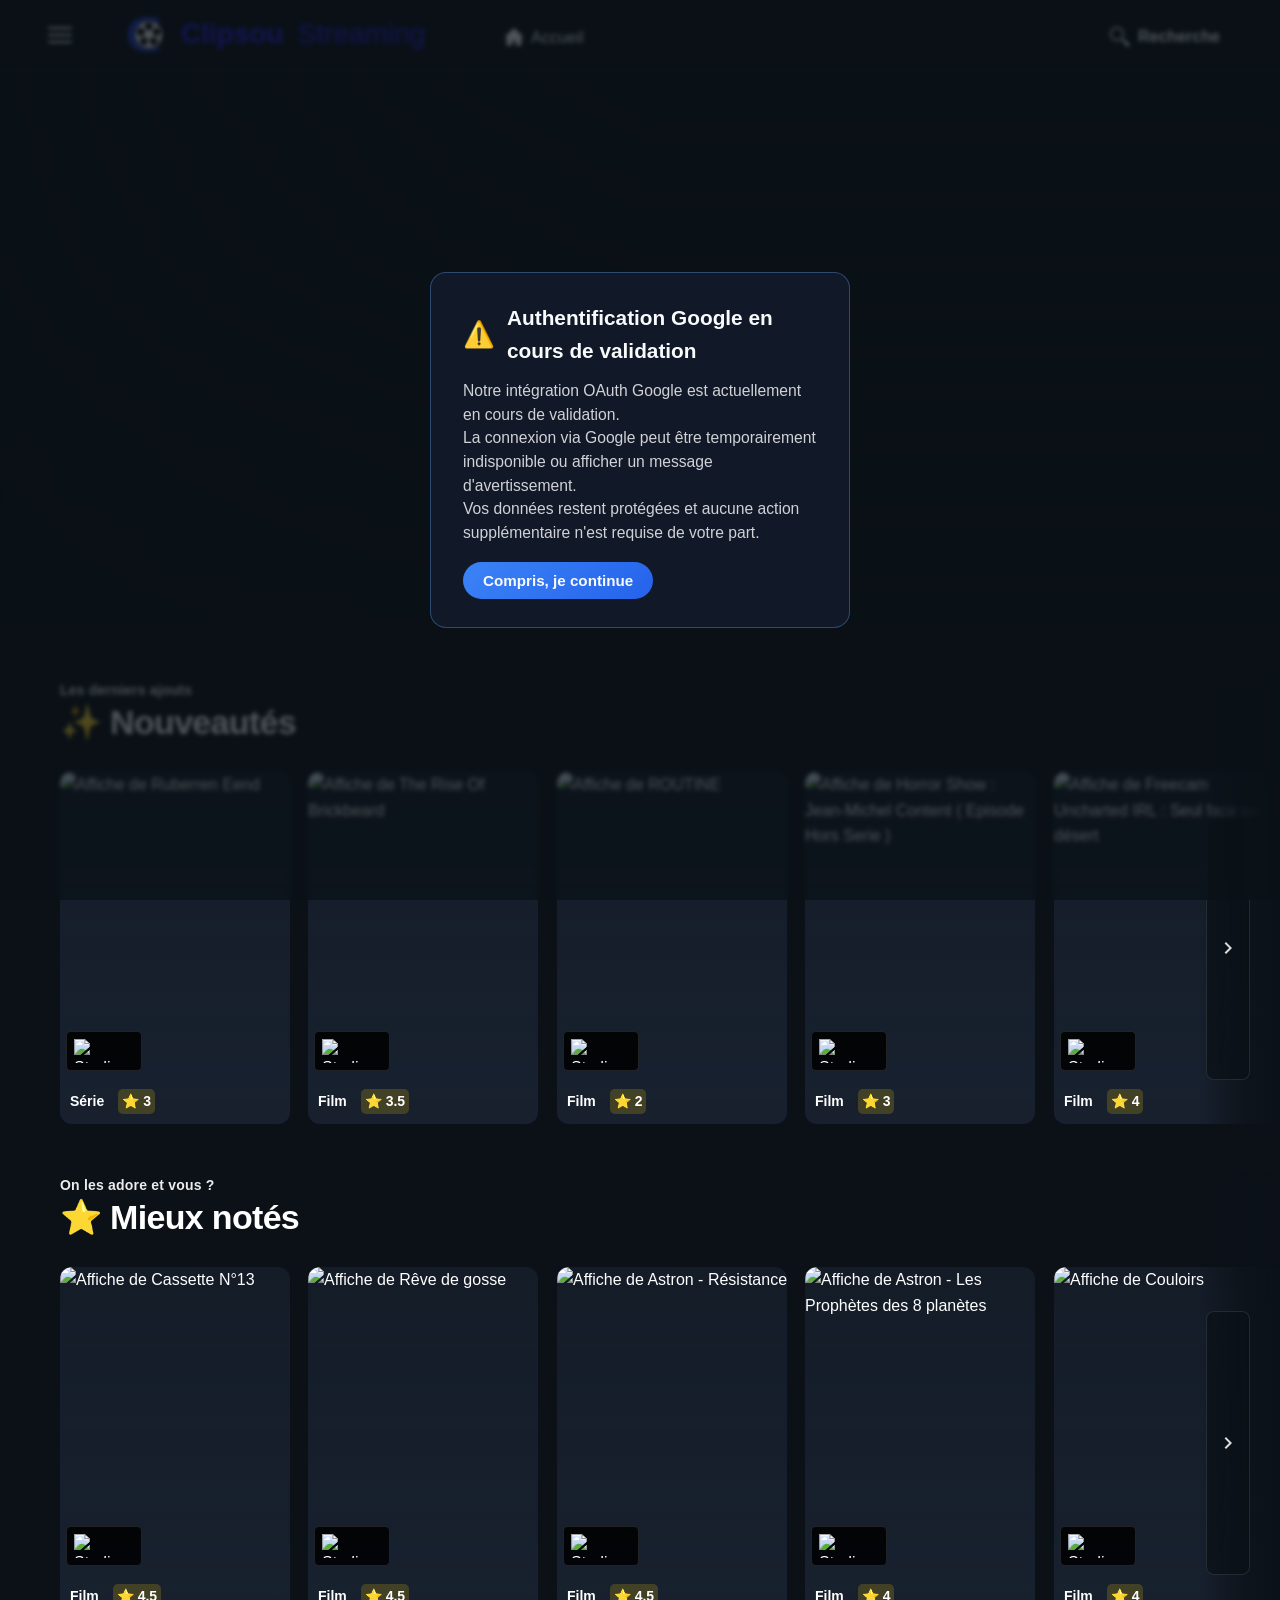
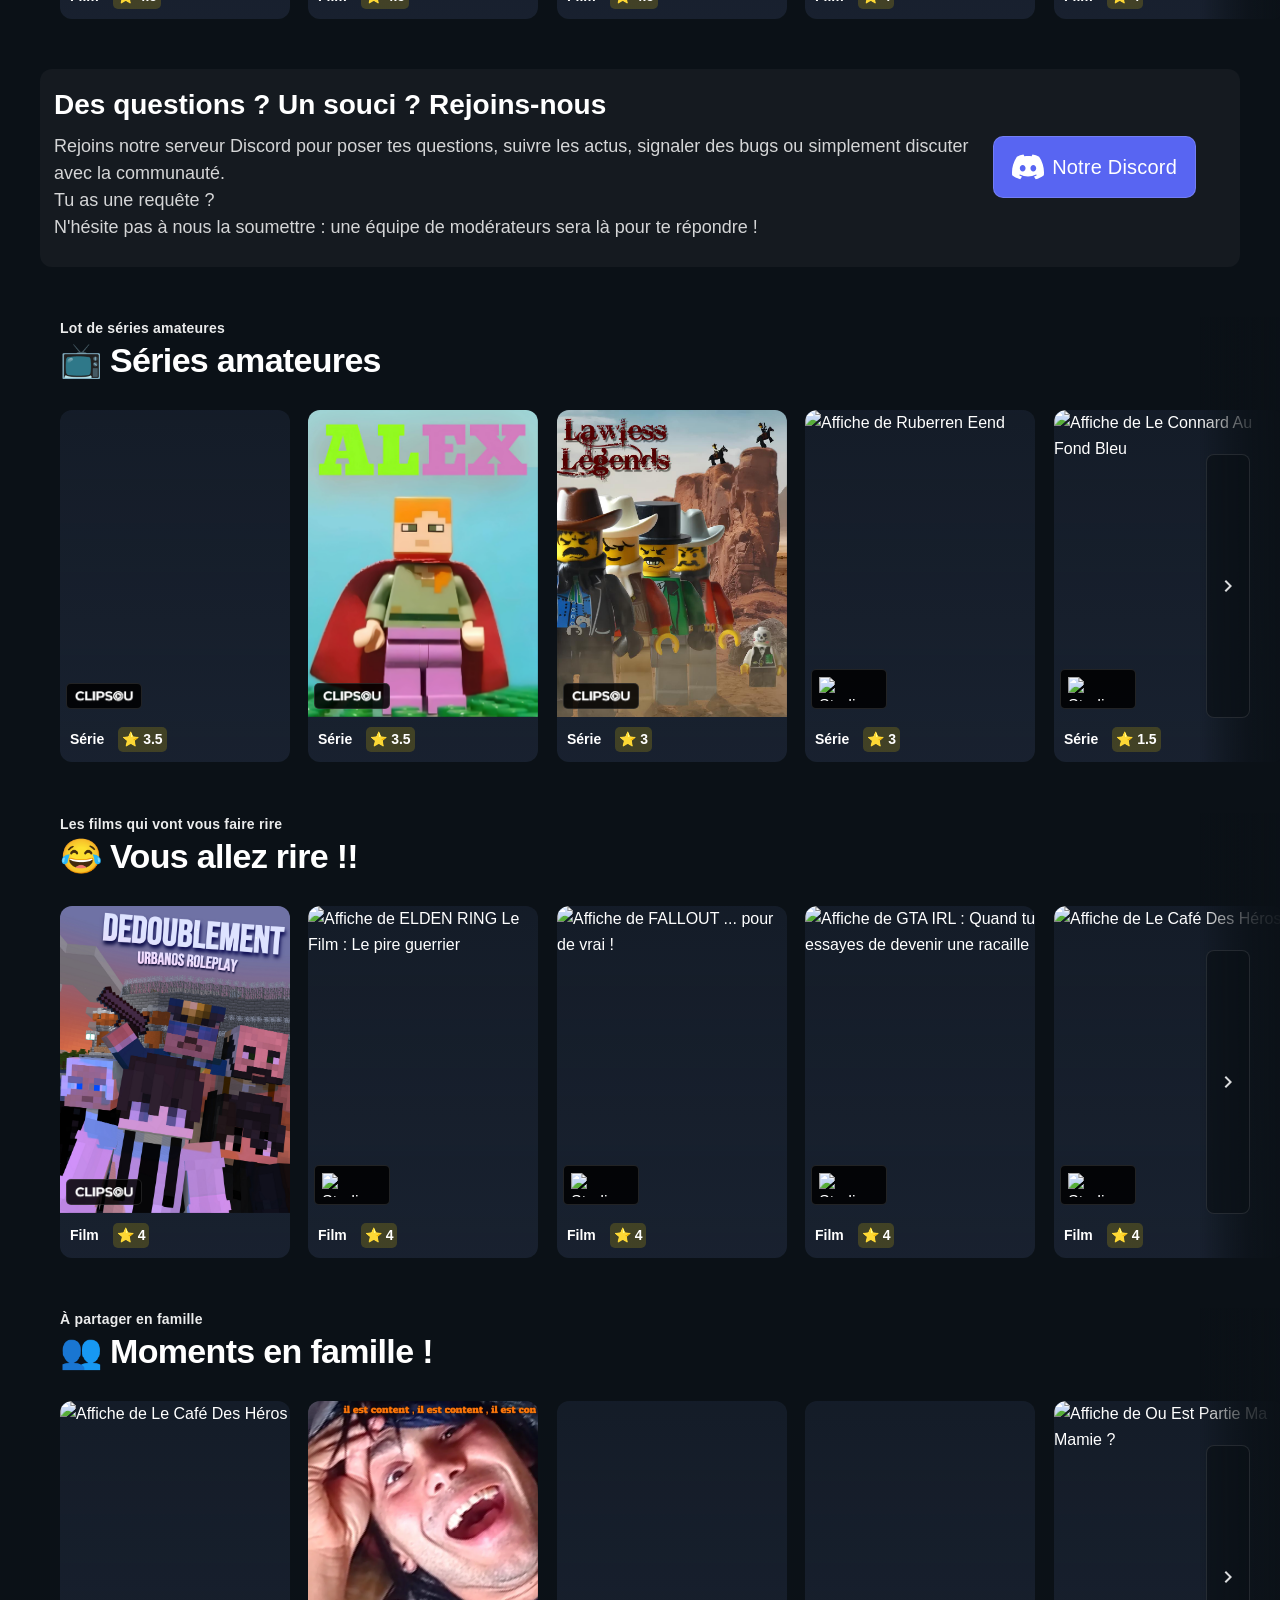
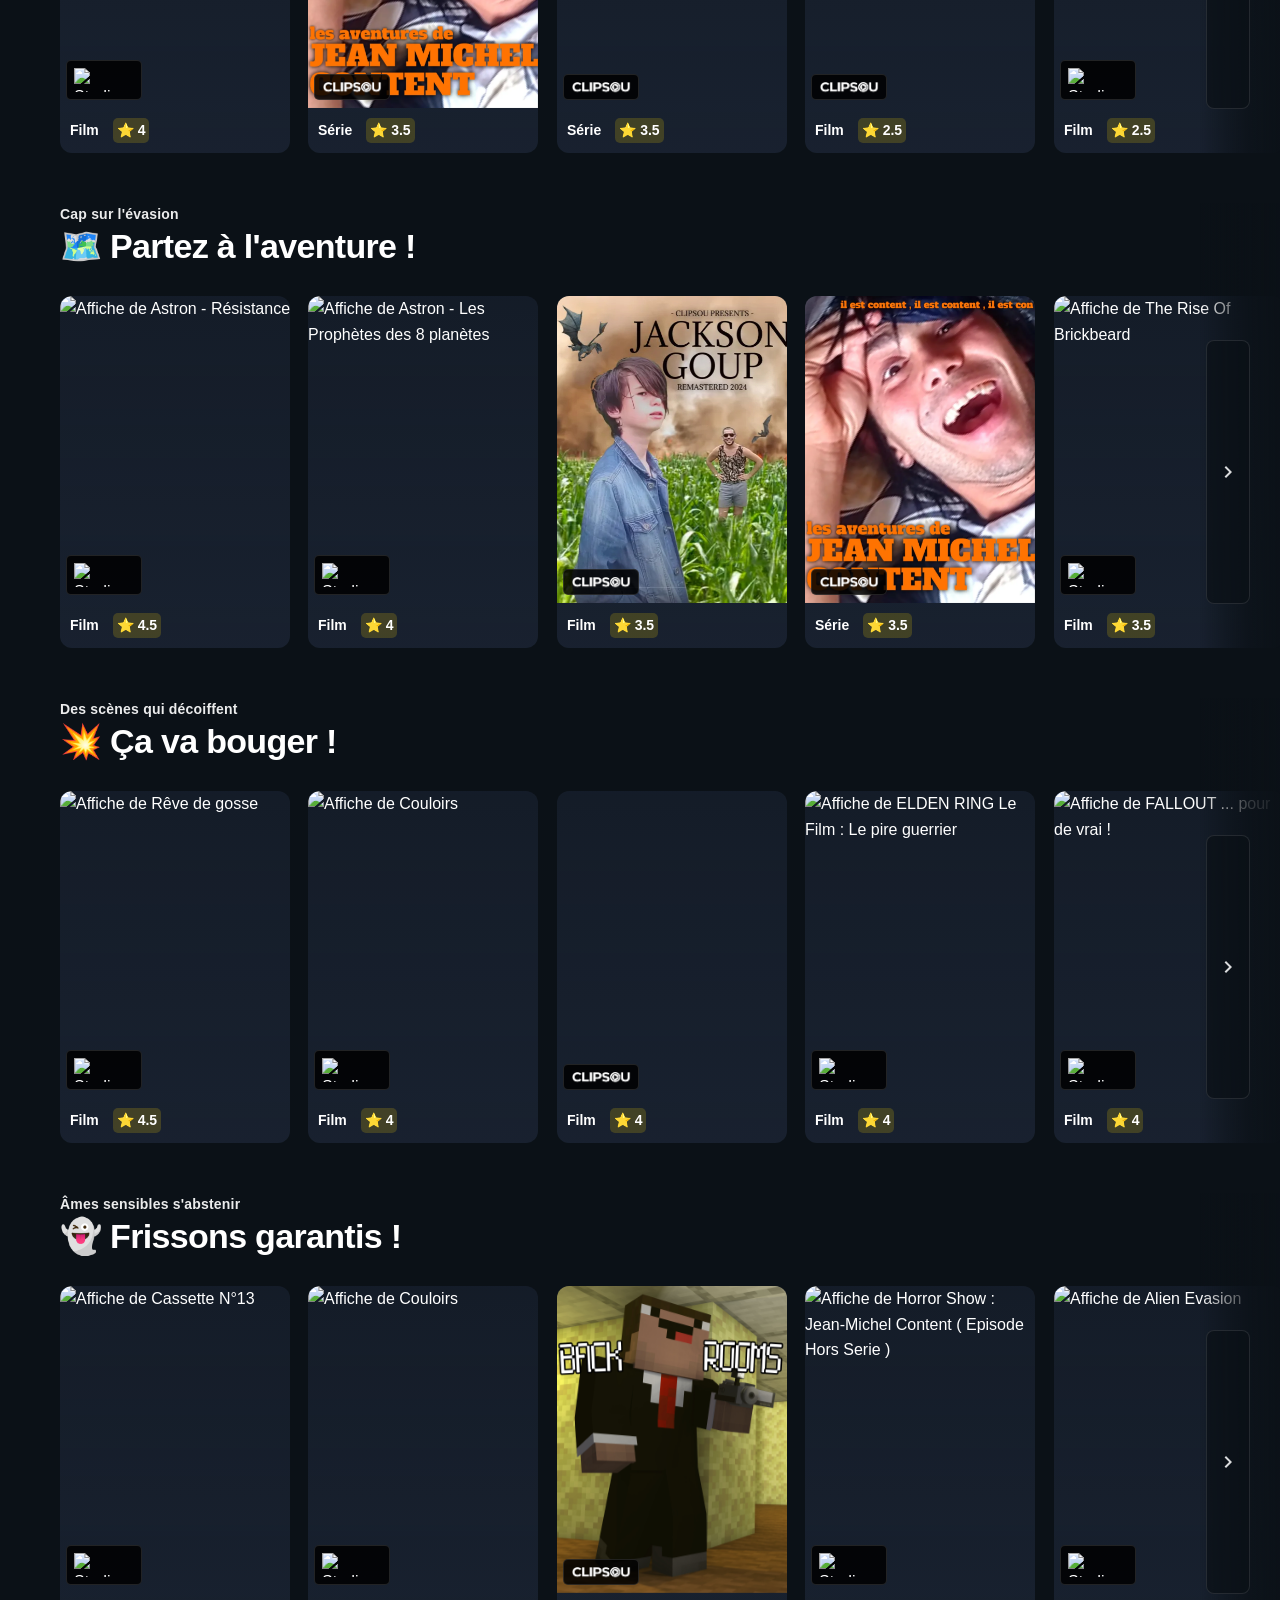
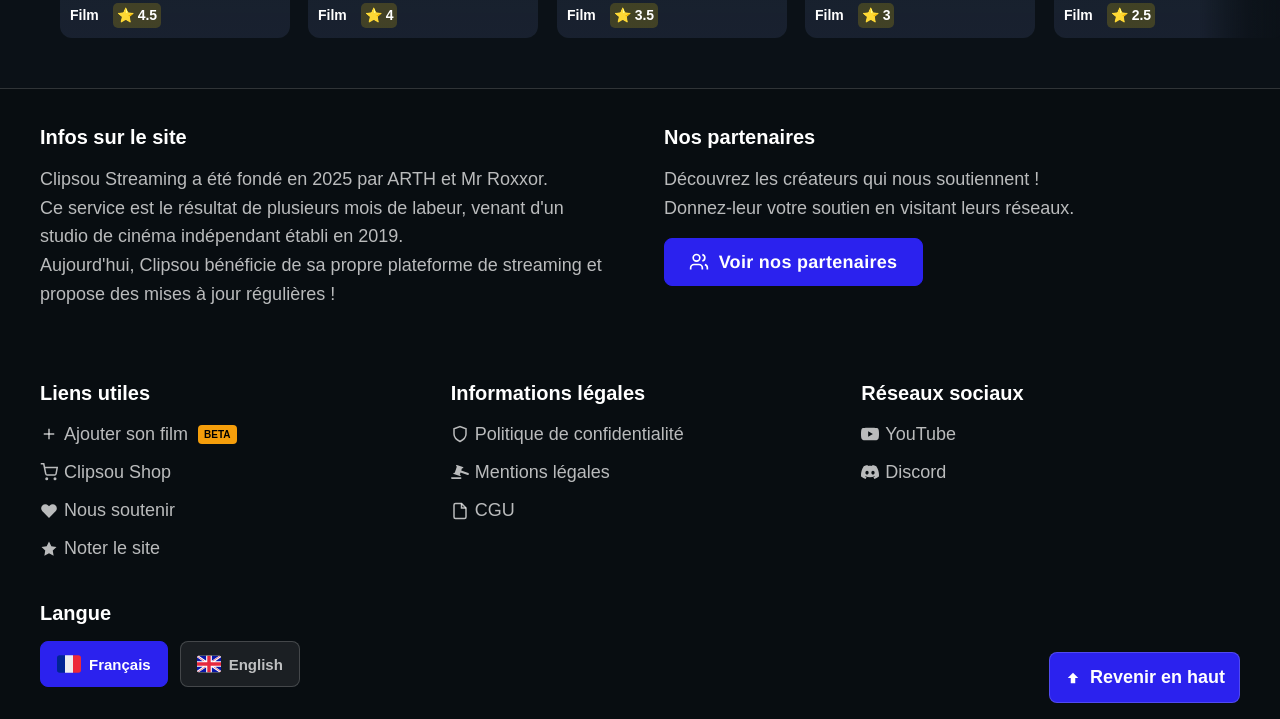
==== commit c3142081: "Add files via upload" ====
--- a/index.html
+++ b/index.html
@@ -381,7 +381,7 @@
   }
  </style>
  </head>
- <body class="notranslate">
+ <body class="notranslate mobile-title-hide">
   <nav aria-label="Navigation principale">
      <button class="hamburger" data-i18n-aria="nav.menu" data-i18n-title="nav.menu" aria-label="Menu" title="Menu">
        <span class="bar"></span>
--- a/common.css
+++ b/common.css
@@ -437,6 +437,11 @@
   --shadow-elev: 0 8px 24px rgba(0,0,0,0.35), inset 0 1px 0 rgba(255,255,255,0.05);
 }
 
+/* Neutraliser toutes les ombres pour alléger le rendu */
+*, *::before, *::after {
+  box-shadow: none !important;
+}
+
 @media (max-width: 768px) {
   :root { --gutter: 12px; }
 }
@@ -554,7 +559,15 @@
 }
 
 /* Ensure the Recherche button is visible on all pages (desktop/tablet) */
-.nav-links .search-link { display: inline-flex; align-items: center; gap: 8px; position: relative; }
+.nav-links .search-link {
+  display: inline-flex;
+  align-items: center;
+  gap: 8px;
+  position: relative;
+  transition: transform 0.3s ease;
+  transform-origin: center;
+  will-change: transform;
+}
 .nav-links .search-link::before {
   content: '';
   display: inline-block;
@@ -633,6 +646,9 @@
   display: inline-flex;
   align-items: center;
   gap: 8px;
+  transition: transform 0.3s ease;
+  transform-origin: center;
+  will-change: transform;
 }
 .home-link::before {
   content: '';
@@ -640,6 +656,15 @@
   width: 18px;
   height: 18px;
   background: url('images/Accueil.webp') no-repeat center / contain;
+}
+
+@media (hover: hover) and (pointer: fine) {
+  .home-link:hover,
+  .home-link:focus-visible,
+  nav[aria-label="Navigation principale"] .nav-links .search-link:hover,
+  nav[aria-label="Navigation principale"] .nav-links .search-link:focus-visible {
+    transform: scale(1.05);
+  }
 }
 
 /* Cards (base) */
@@ -671,6 +696,33 @@
   transition: transform 0.3s ease;
 }
 .card:hover .card-media > img { transform: none; }
+
+/* Disable hover animations on touch devices to save perf */
+@media (hover: none), (pointer: coarse) {
+  .button,
+  .card,
+  .card .card-media > img,
+  .home-link,
+  nav[aria-label="Navigation principale"] .nav-links .search-link {
+    transition: none !important;
+  }
+
+  .button:hover,
+  .button:focus,
+  .button:active,
+  .card:hover,
+  .card:focus,
+  .card:active,
+  .card:hover .card-media > img,
+  .home-link:hover,
+  .home-link:focus,
+  nav[aria-label="Navigation principale"] .nav-links .search-link:hover,
+  nav[aria-label="Navigation principale"] .nav-links .search-link:focus {
+    transform: none !important;
+    filter: none !important;
+    box-shadow: none !important;
+  }
+}
 
 /* Mobile: conserver le ratio portrait et coller l'image en haut uniquement en mode portrait */
 @media (max-width: 768px) and (orientation: portrait) {
--- a/index.css
+++ b/index.css
@@ -516,7 +516,7 @@
   font-weight: 800;
   letter-spacing: .2px;
   font-size: 16px;
-  background: radial-gradient(100% 100% at 0% 0%, #5865F2 0%, #3B46CC 100%);
+  background: #5865F2;
   border: 1px solid rgba(255,255,255,0.16);
   box-shadow: 0 10px 24px rgba(0,0,0,0.35), inset 0 1px 0 rgba(255,255,255,0.06);
   transition: transform .2s ease, box-shadow .2s ease, filter .2s ease, background .2s ease;
@@ -543,6 +543,10 @@
 @media (min-width: 769px) {
   .discord-banner { display: grid; grid-template-columns: 1fr auto; column-gap: 16px; align-items: center; }
   .discord-banner-btn { justify-self: end; }
+}
+
+@media (min-width: 1024px) {
+  .discord-banner-btn { margin-right: 30px; }
 }
 
 /* Mobile: shrink and shift left the 'Reprendre la lecture' title */
@@ -1752,9 +1756,17 @@
   filter: none !important; /* Jamais de brightness */
 }
 .button.fav-primary:hover {
-  background: rgba(255, 77, 136, 0.15) !important; /* Fond rose clair au survol */
+  background: transparent !important;
   border-color: #ff6ba3 !important; /* Bordure rose plus claire */
   color: #ff4d88 !important; /* Texte reste rose */
+}
+
+.button.fav-primary.is-active,
+.button.fav-primary.is-active:hover,
+.button.fav-primary.is-active:focus,
+.button.fav-primary.is-active:active {
+  background: rgba(255, 77, 136, 0.15) !important;
+  border-color: #ff4d88 !important;
 }
 
 /* ===== Remove glow from buttons globally (keep outline only) ===== */
@@ -2076,6 +2088,16 @@
     flex-direction: column;
     justify-content: center;
     padding-left: 20px; /* Décalage supplémentaire du texte vers la droite */
+}
+
+/* Titres fiche : taille responsive, rétrécie via JS pour rester sur 3 lignes max (sans ellipses) */
+.fiche-right > h3 {
+    font-size: clamp(26px, 3.4vw, 48px);
+    line-height: 1.15;
+    margin: 0 0 12px;
+    font-weight: 900;
+    word-break: break-word;
+    hyphens: auto;
 }
 
 .fiche-content h3 { 
@@ -2264,6 +2286,10 @@
     margin: 0 0 24px 0;
 }
 
+.mobile-rating-badge {
+    display: none;
+}
+
 /* Fiche page: remove any glow around ratings/notes (defensive: kill text/box shadows and filters) */
 body.fiche-page-view .rating-genres,
 body.fiche-page-view .rating-genres .stars,
@@ -2298,14 +2324,14 @@
 .genre-tag {
     background: rgba(255, 255, 255, 0.1);
     color: #ffffff;
-    padding: 6px 14px;
-    border-radius: 20px;
-    font-size: 13px;
+    padding: 4px 12px;
+    border-radius: 16px;
+    font-size: 11.5px;
     font-weight: 600;
     border: none;
     white-space: nowrap;
     backdrop-filter: blur(8px);
-    letter-spacing: 0.3px;
+    letter-spacing: 0.2px;
 }
 
 .button-group {
@@ -2688,7 +2714,7 @@
     .actors-grid { grid-template-columns: repeat(2, minmax(0, 1fr)); gap: 10px; }
     .actors-panel .actor-card { margin-bottom: 0; padding: 10px; }
       /* Ensure space between the fiche content block and the toggle section */
-    #fiche .fiche-content + .section { margin-top: 12px !important; }
+    #fiche .fiche-content + .section { margin-top: 32px !important; }
     /* Keep a bit of extra room if the button group is the last element inside fiche-content */
     .button-group { margin-bottom: 12px; }
     /* Ensure space between the header buttons and the next block (actors panel or rail) */
@@ -2880,7 +2906,38 @@
 
     /* Overlay on image for title + rating + genres (MOBILE ONLY) */
     .fiche-left { position: static; }
-    .fiche-media-wrap { position: relative; overflow: hidden; border-radius: 12px; }
+    .fiche-media-wrap { position: relative; overflow: visible; border-radius: 12px; background-color: #0b1117; }
+    .fiche-media-wrap::before {
+        content: '';
+        position: absolute;
+        left: 0;
+        right: 0;
+        top: 0;
+        bottom: -8px; /* extend slightly below image to avoid visible seam */
+        background: linear-gradient(
+            180deg,
+            rgba(11,17,23,0) 0%,
+            rgba(11,17,23,0.18) 20%,
+            rgba(11,17,23,0.65) 55%,
+            rgba(11,17,23,0.92) 80%,
+            rgba(11,17,23,0.98) 92%,
+            rgba(11,17,23,1) 100%
+        );
+        pointer-events: none;
+        z-index: 1;
+    }
+
+    .fiche-media-wrap::after {
+        content: '';
+        position: absolute;
+        left: 0;
+        right: 0;
+        bottom: -12px;
+        height: 14px;
+        background: #0b1117;
+        pointer-events: none;
+        z-index: 1;
+    }
     /* Fiche page: remove rounded corners on the main image wrapper */
     body.fiche-page-view #fiche .fiche-media-wrap { border-radius: 0 !important; }
     .fiche-media-wrap .fiche-overlay {
@@ -2888,7 +2945,7 @@
         left: 0; right: 0; bottom: 0;
         width: 100%;
         padding: 12px;
-        background: linear-gradient(180deg, rgba(0,0,0,0) 0%, rgba(0,0,0,0.55) 45%, rgba(0,0,0,0.75) 100%);
+        background: transparent;
         color: #ffffff;
         display: flex;
         flex-direction: column;
@@ -2900,6 +2957,36 @@
         z-index: 2; /* sit above the image */
         pointer-events: none; /* let taps go to underlying image/buttons */
     }
+
+    .mobile-rating-badge {
+        display: inline-flex;
+        align-items: center;
+        justify-content: center;
+        position: absolute;
+        top: 12px;
+        right: 12px;
+        padding: 6px 12px;
+        border-radius: 12px;
+        background: #0b1117;
+        color: #fff;
+        font-weight: 700;
+        font-size: clamp(0.95rem, 3vw, 1.15rem);
+        letter-spacing: 0.02em;
+        z-index: 3;
+        pointer-events: none;
+        box-shadow: 0 4px 12px rgba(0, 0, 0, 0.35);
+    }
+
+    .mobile-rating-badge .star-symbol,
+    .rating-genres .stars .star-symbol {
+        color: #FFD54A;
+        margin-right: 4px;
+        display: inline-block;
+    }
+
+    .mobile-rating-badge::first-letter {
+        color: #FFD54A !important;
+    }
     .fiche-media-wrap .fiche-overlay .overlay-title { font-size: 1.4rem; margin: 0; order: 2; }
     body.fiche-page-view #fiche .fiche-media-wrap .fiche-overlay .overlay-meta { display: none !important; }
     /* Rating: white text, yellow star (mobile overlay) */
@@ -2913,24 +3000,77 @@
     
     .button-group { 
         display: flex; 
-        gap: 10px; 
-        flex-wrap: wrap;
+        gap: 8px; 
+        flex-wrap: nowrap;
         justify-content: center; 
         width: 100%;
         margin: 8px auto 0; /* tighter gap under image */
-        padding-top: 8px;   /* reduce internal spacing */
+        padding: 8px 12px;   /* balanced spacing */
         position: static !important; /* override desktop sticky to avoid reserved space */
         bottom: auto !important;
-        padding-bottom: 8px; /* small, fixed padding */
+    }
+
+    .button-group .button,
+    .button-group .button:hover,
+    .button-group .button:focus,
+    .button-group .button:active {
+        flex: 1 1 0;
+        min-width: 0;
+        max-width: none;
+        padding: 12px 16px !important;
+        font-size: 0.95rem !important;
+        font-weight: 700 !important;
+        white-space: nowrap;
+        overflow: hidden;
+        text-overflow: ellipsis;
+        letter-spacing: 0.02em;
+        height: 48px !important;
+        min-height: 48px !important;
+        max-height: 48px !important;
+    }
+
+    .button-group .fav-primary {
+        flex: 0 0 48px !important;
+        width: 48px !important;
+        min-width: 48px !important;
+        max-width: 48px !important;
+        padding: 0 !important;
+        display: flex;
+        align-items: center;
+        justify-content: center;
+    }
+
+    .button-group .fav-primary .fav-label-text {
+        display: none !important;
+    }
+
+    .button-group .fav-primary .fav-heart-icon {
+        width: 22px;
+        height: 22px;
+        margin: 0 !important;
+    }
+
+    .button-group .button svg {
+        width: 16px !important;
+        height: 16px !important;
+        margin-right: 6px !important;
+        flex-shrink: 0;
     }
 
     /* Reduce spacing before next content (e.g., HR + similar content) */
     .section { margin: 12px 0; }
     body.fiche-page-view hr { margin: 8px 0; }
     /* When the similar section follows the fiche content, keep it close */
-    #fiche .fiche-content + .section { margin-top: 8px !important; }
-    /* Also ensure any section directly after the image/buttons stays close */
-    #fiche .button-group + .section { margin-top: 8px !important; }
+    #fiche .fiche-content + .section,
+    #fiche .button-group + .section {
+        margin-top: 32px !important;
+    }
+
+    /* Final override: always ensure generous gap after fiche & buttons on mobile */
+    body.fiche-page-view #fiche .fiche-content + .section,
+    body.fiche-page-view #fiche .button-group + .section {
+        margin-top: 36px !important;
+    }
 
     /* POPUPS: make sure content is visible on mobile and left-aligned */
     .fiche-popup .fiche-content {
@@ -3307,9 +3447,20 @@
 
 /* ===== Rail edge spacing and clipping (desktop and mobile) ===== */
 /* Desktop: clip horizontal overflow, Mobile: allow scroll */
-@media (min-width: 769px) {
-  .section { overflow: hidden; }
-}
+@media (max-width: 768px) {
+  body.drawer-open,
+  body.popup-open { overflow: hidden; }
+}
+
+@media (max-width: 768px) {
+  body.mobile-title-hide .section > h2,
+  body.mobile-title-hide .section > .genre-subtitle,
+  body.mobile-title-hide #continue-watching > h2 {
+    opacity: 0;
+    visibility: hidden;
+  }
+}
+
 @media (max-width: 768px) {
   .section { overflow: visible; }
 }
--- a/common.css
+++ b/common.css
@@ -437,6 +437,11 @@
   --shadow-elev: 0 8px 24px rgba(0,0,0,0.35), inset 0 1px 0 rgba(255,255,255,0.05);
 }
 
+/* Neutraliser toutes les ombres pour alléger le rendu */
+*, *::before, *::after {
+  box-shadow: none !important;
+}
+
 @media (max-width: 768px) {
   :root { --gutter: 12px; }
 }
@@ -554,7 +559,15 @@
 }
 
 /* Ensure the Recherche button is visible on all pages (desktop/tablet) */
-.nav-links .search-link { display: inline-flex; align-items: center; gap: 8px; position: relative; }
+.nav-links .search-link {
+  display: inline-flex;
+  align-items: center;
+  gap: 8px;
+  position: relative;
+  transition: transform 0.3s ease;
+  transform-origin: center;
+  will-change: transform;
+}
 .nav-links .search-link::before {
   content: '';
   display: inline-block;
@@ -633,6 +646,9 @@
   display: inline-flex;
   align-items: center;
   gap: 8px;
+  transition: transform 0.3s ease;
+  transform-origin: center;
+  will-change: transform;
 }
 .home-link::before {
   content: '';
@@ -640,6 +656,15 @@
   width: 18px;
   height: 18px;
   background: url('images/Accueil.webp') no-repeat center / contain;
+}
+
+@media (hover: hover) and (pointer: fine) {
+  .home-link:hover,
+  .home-link:focus-visible,
+  nav[aria-label="Navigation principale"] .nav-links .search-link:hover,
+  nav[aria-label="Navigation principale"] .nav-links .search-link:focus-visible {
+    transform: scale(1.05);
+  }
 }
 
 /* Cards (base) */
@@ -671,6 +696,33 @@
   transition: transform 0.3s ease;
 }
 .card:hover .card-media > img { transform: none; }
+
+/* Disable hover animations on touch devices to save perf */
+@media (hover: none), (pointer: coarse) {
+  .button,
+  .card,
+  .card .card-media > img,
+  .home-link,
+  nav[aria-label="Navigation principale"] .nav-links .search-link {
+    transition: none !important;
+  }
+
+  .button:hover,
+  .button:focus,
+  .button:active,
+  .card:hover,
+  .card:focus,
+  .card:active,
+  .card:hover .card-media > img,
+  .home-link:hover,
+  .home-link:focus,
+  nav[aria-label="Navigation principale"] .nav-links .search-link:hover,
+  nav[aria-label="Navigation principale"] .nav-links .search-link:focus {
+    transform: none !important;
+    filter: none !important;
+    box-shadow: none !important;
+  }
+}
 
 /* Mobile: conserver le ratio portrait et coller l'image en haut uniquement en mode portrait */
 @media (max-width: 768px) and (orientation: portrait) {
--- a/index.css
+++ b/index.css
@@ -516,7 +516,7 @@
   font-weight: 800;
   letter-spacing: .2px;
   font-size: 16px;
-  background: radial-gradient(100% 100% at 0% 0%, #5865F2 0%, #3B46CC 100%);
+  background: #5865F2;
   border: 1px solid rgba(255,255,255,0.16);
   box-shadow: 0 10px 24px rgba(0,0,0,0.35), inset 0 1px 0 rgba(255,255,255,0.06);
   transition: transform .2s ease, box-shadow .2s ease, filter .2s ease, background .2s ease;
@@ -543,6 +543,10 @@
 @media (min-width: 769px) {
   .discord-banner { display: grid; grid-template-columns: 1fr auto; column-gap: 16px; align-items: center; }
   .discord-banner-btn { justify-self: end; }
+}
+
+@media (min-width: 1024px) {
+  .discord-banner-btn { margin-right: 30px; }
 }
 
 /* Mobile: shrink and shift left the 'Reprendre la lecture' title */
@@ -1752,9 +1756,17 @@
   filter: none !important; /* Jamais de brightness */
 }
 .button.fav-primary:hover {
-  background: rgba(255, 77, 136, 0.15) !important; /* Fond rose clair au survol */
+  background: transparent !important;
   border-color: #ff6ba3 !important; /* Bordure rose plus claire */
   color: #ff4d88 !important; /* Texte reste rose */
+}
+
+.button.fav-primary.is-active,
+.button.fav-primary.is-active:hover,
+.button.fav-primary.is-active:focus,
+.button.fav-primary.is-active:active {
+  background: rgba(255, 77, 136, 0.15) !important;
+  border-color: #ff4d88 !important;
 }
 
 /* ===== Remove glow from buttons globally (keep outline only) ===== */
@@ -2076,6 +2088,16 @@
     flex-direction: column;
     justify-content: center;
     padding-left: 20px; /* Décalage supplémentaire du texte vers la droite */
+}
+
+/* Titres fiche : taille responsive, rétrécie via JS pour rester sur 3 lignes max (sans ellipses) */
+.fiche-right > h3 {
+    font-size: clamp(26px, 3.4vw, 48px);
+    line-height: 1.15;
+    margin: 0 0 12px;
+    font-weight: 900;
+    word-break: break-word;
+    hyphens: auto;
 }
 
 .fiche-content h3 { 
@@ -2264,6 +2286,10 @@
     margin: 0 0 24px 0;
 }
 
+.mobile-rating-badge {
+    display: none;
+}
+
 /* Fiche page: remove any glow around ratings/notes (defensive: kill text/box shadows and filters) */
 body.fiche-page-view .rating-genres,
 body.fiche-page-view .rating-genres .stars,
@@ -2298,14 +2324,14 @@
 .genre-tag {
     background: rgba(255, 255, 255, 0.1);
     color: #ffffff;
-    padding: 6px 14px;
-    border-radius: 20px;
-    font-size: 13px;
+    padding: 4px 12px;
+    border-radius: 16px;
+    font-size: 11.5px;
     font-weight: 600;
     border: none;
     white-space: nowrap;
     backdrop-filter: blur(8px);
-    letter-spacing: 0.3px;
+    letter-spacing: 0.2px;
 }
 
 .button-group {
@@ -2688,7 +2714,7 @@
     .actors-grid { grid-template-columns: repeat(2, minmax(0, 1fr)); gap: 10px; }
     .actors-panel .actor-card { margin-bottom: 0; padding: 10px; }
       /* Ensure space between the fiche content block and the toggle section */
-    #fiche .fiche-content + .section { margin-top: 12px !important; }
+    #fiche .fiche-content + .section { margin-top: 32px !important; }
     /* Keep a bit of extra room if the button group is the last element inside fiche-content */
     .button-group { margin-bottom: 12px; }
     /* Ensure space between the header buttons and the next block (actors panel or rail) */
@@ -2880,7 +2906,38 @@
 
     /* Overlay on image for title + rating + genres (MOBILE ONLY) */
     .fiche-left { position: static; }
-    .fiche-media-wrap { position: relative; overflow: hidden; border-radius: 12px; }
+    .fiche-media-wrap { position: relative; overflow: visible; border-radius: 12px; background-color: #0b1117; }
+    .fiche-media-wrap::before {
+        content: '';
+        position: absolute;
+        left: 0;
+        right: 0;
+        top: 0;
+        bottom: -8px; /* extend slightly below image to avoid visible seam */
+        background: linear-gradient(
+            180deg,
+            rgba(11,17,23,0) 0%,
+            rgba(11,17,23,0.18) 20%,
+            rgba(11,17,23,0.65) 55%,
+            rgba(11,17,23,0.92) 80%,
+            rgba(11,17,23,0.98) 92%,
+            rgba(11,17,23,1) 100%
+        );
+        pointer-events: none;
+        z-index: 1;
+    }
+
+    .fiche-media-wrap::after {
+        content: '';
+        position: absolute;
+        left: 0;
+        right: 0;
+        bottom: -12px;
+        height: 14px;
+        background: #0b1117;
+        pointer-events: none;
+        z-index: 1;
+    }
     /* Fiche page: remove rounded corners on the main image wrapper */
     body.fiche-page-view #fiche .fiche-media-wrap { border-radius: 0 !important; }
     .fiche-media-wrap .fiche-overlay {
@@ -2888,7 +2945,7 @@
         left: 0; right: 0; bottom: 0;
         width: 100%;
         padding: 12px;
-        background: linear-gradient(180deg, rgba(0,0,0,0) 0%, rgba(0,0,0,0.55) 45%, rgba(0,0,0,0.75) 100%);
+        background: transparent;
         color: #ffffff;
         display: flex;
         flex-direction: column;
@@ -2900,6 +2957,36 @@
         z-index: 2; /* sit above the image */
         pointer-events: none; /* let taps go to underlying image/buttons */
     }
+
+    .mobile-rating-badge {
+        display: inline-flex;
+        align-items: center;
+        justify-content: center;
+        position: absolute;
+        top: 12px;
+        right: 12px;
+        padding: 6px 12px;
+        border-radius: 12px;
+        background: #0b1117;
+        color: #fff;
+        font-weight: 700;
+        font-size: clamp(0.95rem, 3vw, 1.15rem);
+        letter-spacing: 0.02em;
+        z-index: 3;
+        pointer-events: none;
+        box-shadow: 0 4px 12px rgba(0, 0, 0, 0.35);
+    }
+
+    .mobile-rating-badge .star-symbol,
+    .rating-genres .stars .star-symbol {
+        color: #FFD54A;
+        margin-right: 4px;
+        display: inline-block;
+    }
+
+    .mobile-rating-badge::first-letter {
+        color: #FFD54A !important;
+    }
     .fiche-media-wrap .fiche-overlay .overlay-title { font-size: 1.4rem; margin: 0; order: 2; }
     body.fiche-page-view #fiche .fiche-media-wrap .fiche-overlay .overlay-meta { display: none !important; }
     /* Rating: white text, yellow star (mobile overlay) */
@@ -2913,24 +3000,77 @@
     
     .button-group { 
         display: flex; 
-        gap: 10px; 
-        flex-wrap: wrap;
+        gap: 8px; 
+        flex-wrap: nowrap;
         justify-content: center; 
         width: 100%;
         margin: 8px auto 0; /* tighter gap under image */
-        padding-top: 8px;   /* reduce internal spacing */
+        padding: 8px 12px;   /* balanced spacing */
         position: static !important; /* override desktop sticky to avoid reserved space */
         bottom: auto !important;
-        padding-bottom: 8px; /* small, fixed padding */
+    }
+
+    .button-group .button,
+    .button-group .button:hover,
+    .button-group .button:focus,
+    .button-group .button:active {
+        flex: 1 1 0;
+        min-width: 0;
+        max-width: none;
+        padding: 12px 16px !important;
+        font-size: 0.95rem !important;
+        font-weight: 700 !important;
+        white-space: nowrap;
+        overflow: hidden;
+        text-overflow: ellipsis;
+        letter-spacing: 0.02em;
+        height: 48px !important;
+        min-height: 48px !important;
+        max-height: 48px !important;
+    }
+
+    .button-group .fav-primary {
+        flex: 0 0 48px !important;
+        width: 48px !important;
+        min-width: 48px !important;
+        max-width: 48px !important;
+        padding: 0 !important;
+        display: flex;
+        align-items: center;
+        justify-content: center;
+    }
+
+    .button-group .fav-primary .fav-label-text {
+        display: none !important;
+    }
+
+    .button-group .fav-primary .fav-heart-icon {
+        width: 22px;
+        height: 22px;
+        margin: 0 !important;
+    }
+
+    .button-group .button svg {
+        width: 16px !important;
+        height: 16px !important;
+        margin-right: 6px !important;
+        flex-shrink: 0;
     }
 
     /* Reduce spacing before next content (e.g., HR + similar content) */
     .section { margin: 12px 0; }
     body.fiche-page-view hr { margin: 8px 0; }
     /* When the similar section follows the fiche content, keep it close */
-    #fiche .fiche-content + .section { margin-top: 8px !important; }
-    /* Also ensure any section directly after the image/buttons stays close */
-    #fiche .button-group + .section { margin-top: 8px !important; }
+    #fiche .fiche-content + .section,
+    #fiche .button-group + .section {
+        margin-top: 32px !important;
+    }
+
+    /* Final override: always ensure generous gap after fiche & buttons on mobile */
+    body.fiche-page-view #fiche .fiche-content + .section,
+    body.fiche-page-view #fiche .button-group + .section {
+        margin-top: 36px !important;
+    }
 
     /* POPUPS: make sure content is visible on mobile and left-aligned */
     .fiche-popup .fiche-content {
@@ -3307,9 +3447,20 @@
 
 /* ===== Rail edge spacing and clipping (desktop and mobile) ===== */
 /* Desktop: clip horizontal overflow, Mobile: allow scroll */
-@media (min-width: 769px) {
-  .section { overflow: hidden; }
-}
+@media (max-width: 768px) {
+  body.drawer-open,
+  body.popup-open { overflow: hidden; }
+}
+
+@media (max-width: 768px) {
+  body.mobile-title-hide .section > h2,
+  body.mobile-title-hide .section > .genre-subtitle,
+  body.mobile-title-hide #continue-watching > h2 {
+    opacity: 0;
+    visibility: hidden;
+  }
+}
+
 @media (max-width: 768px) {
   .section { overflow: visible; }
 }
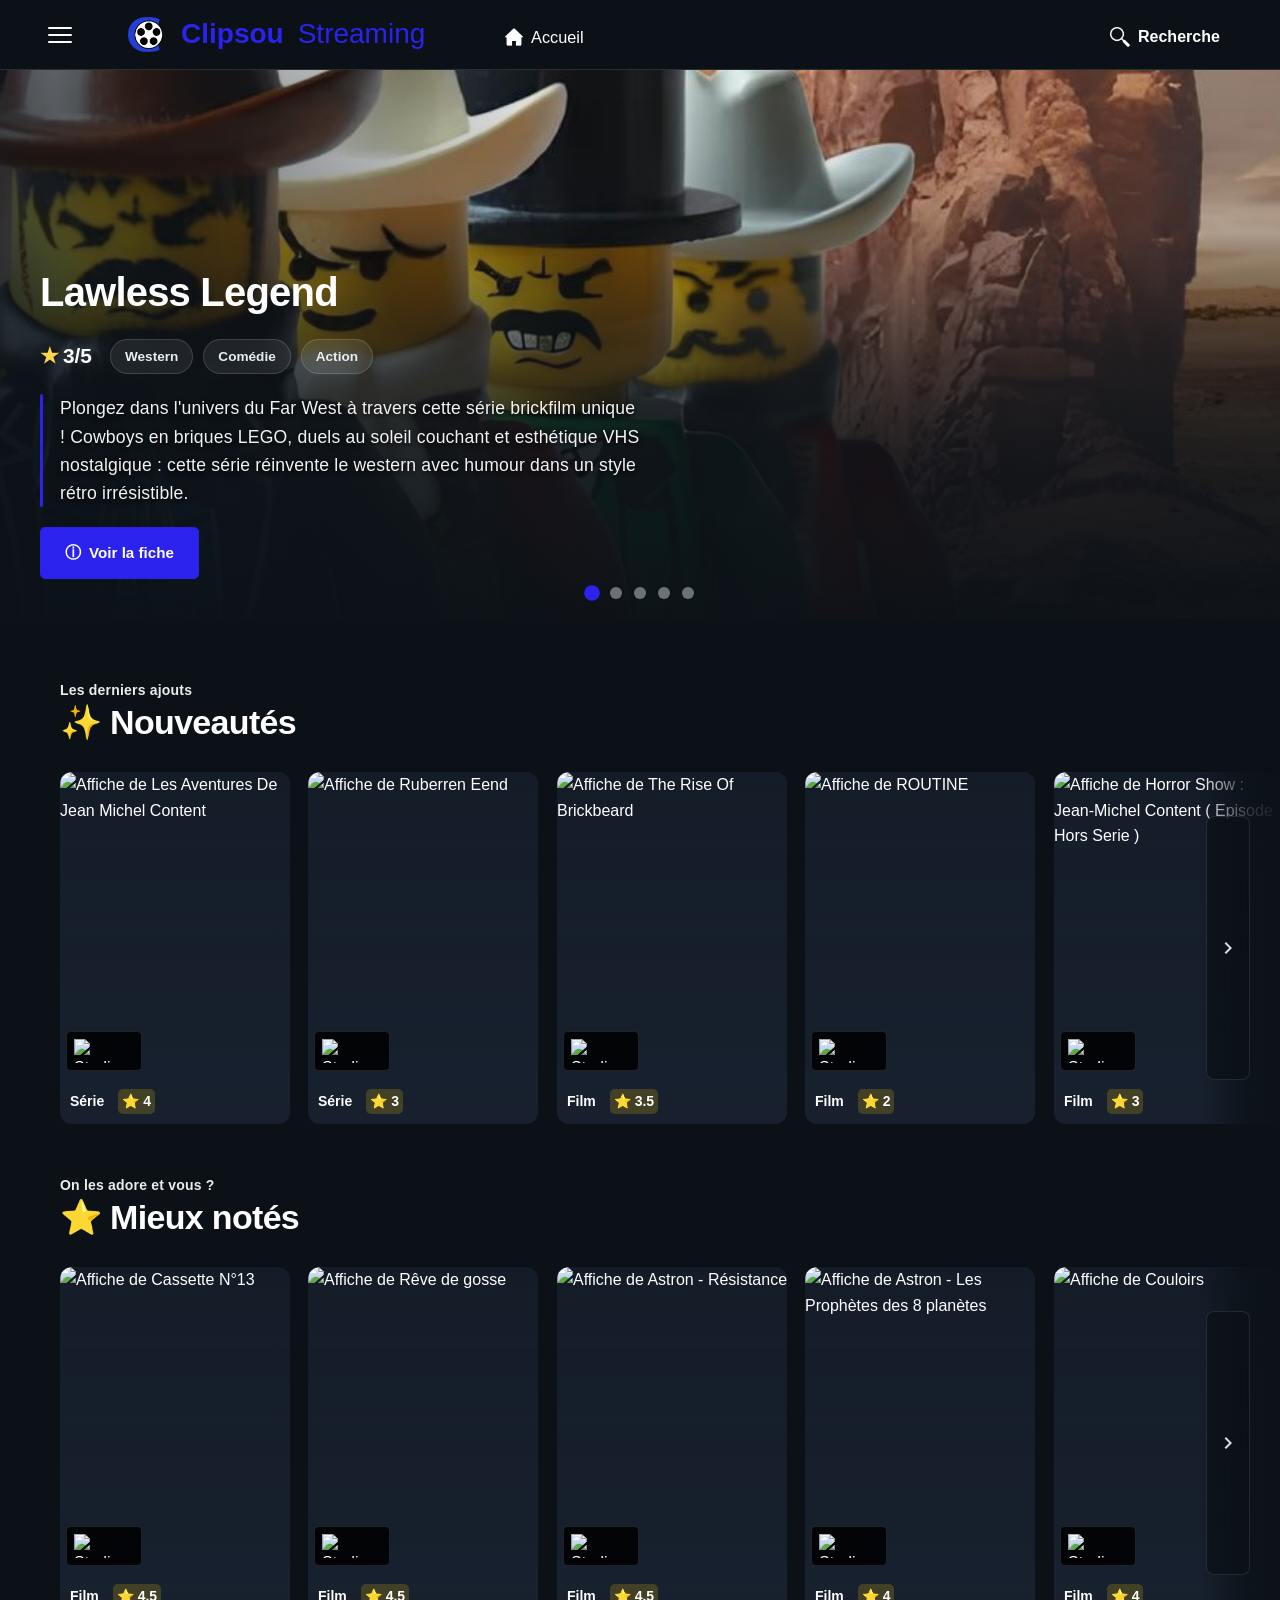
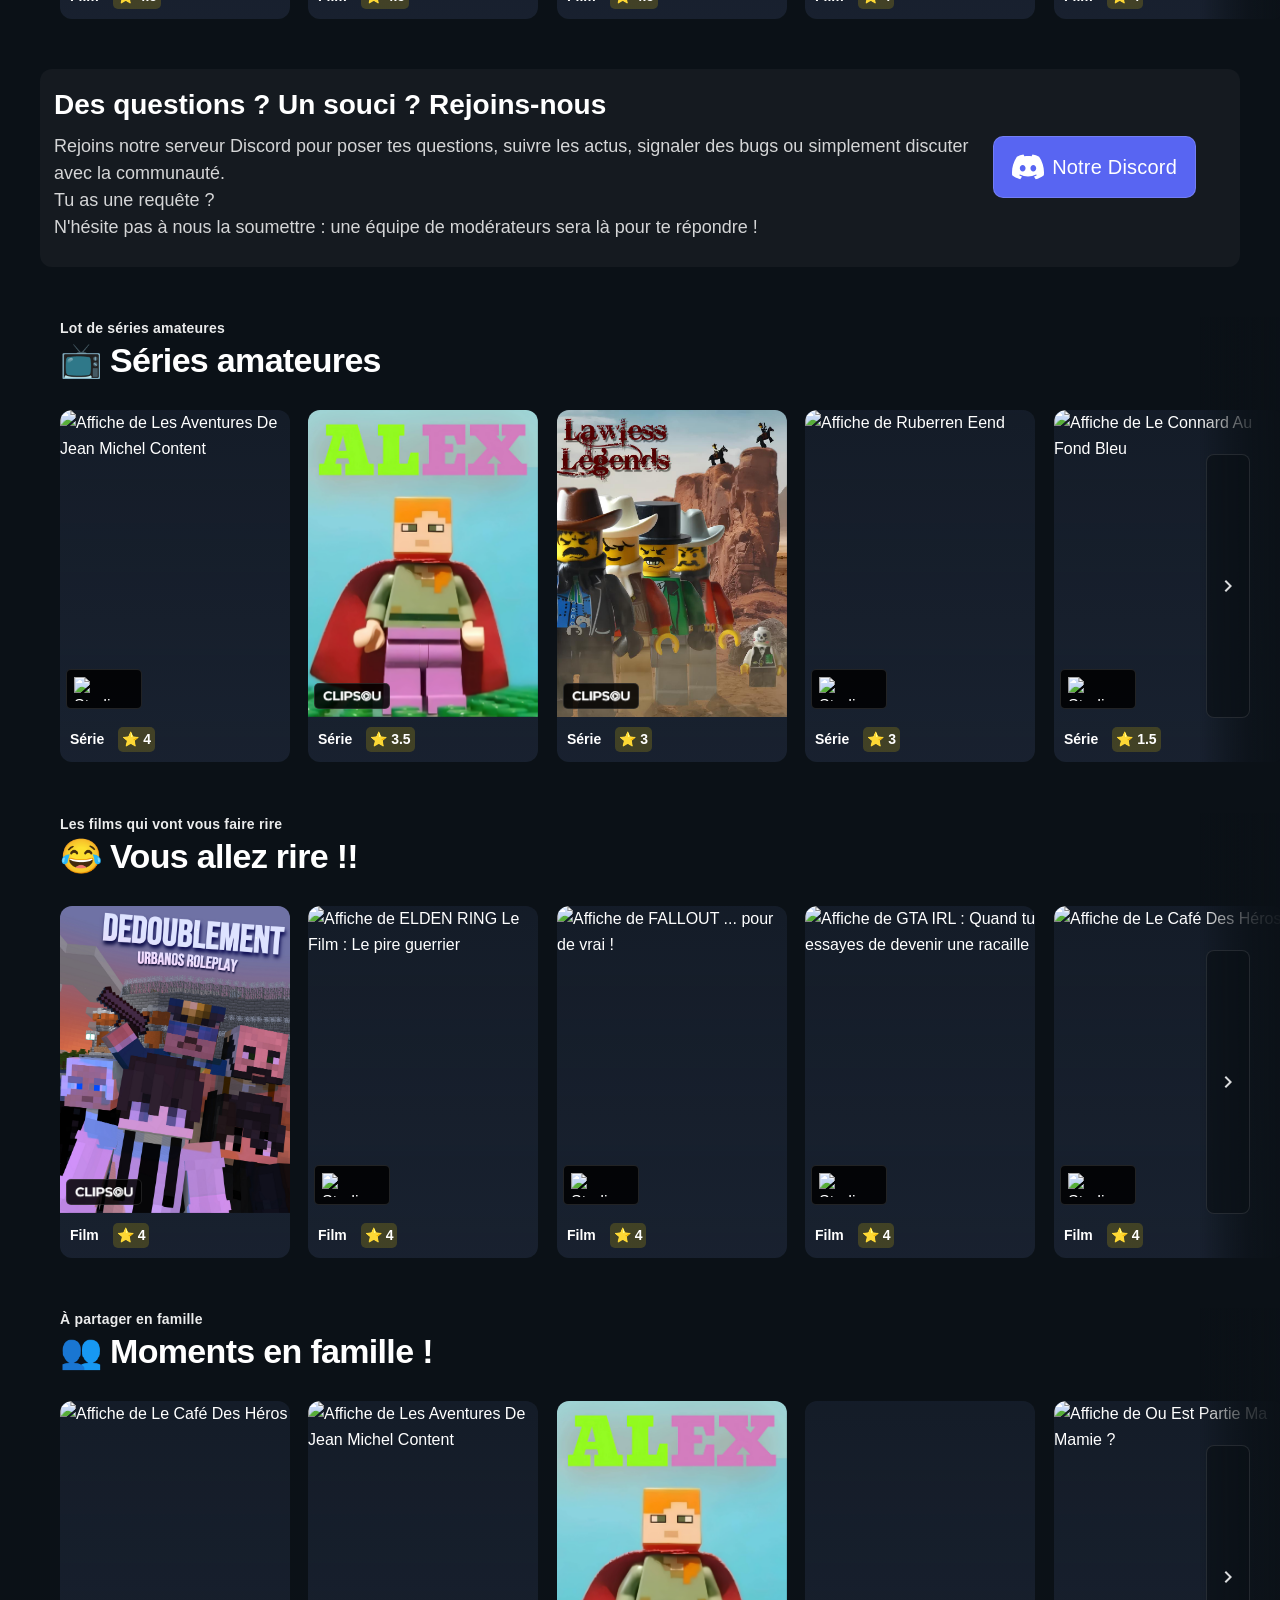
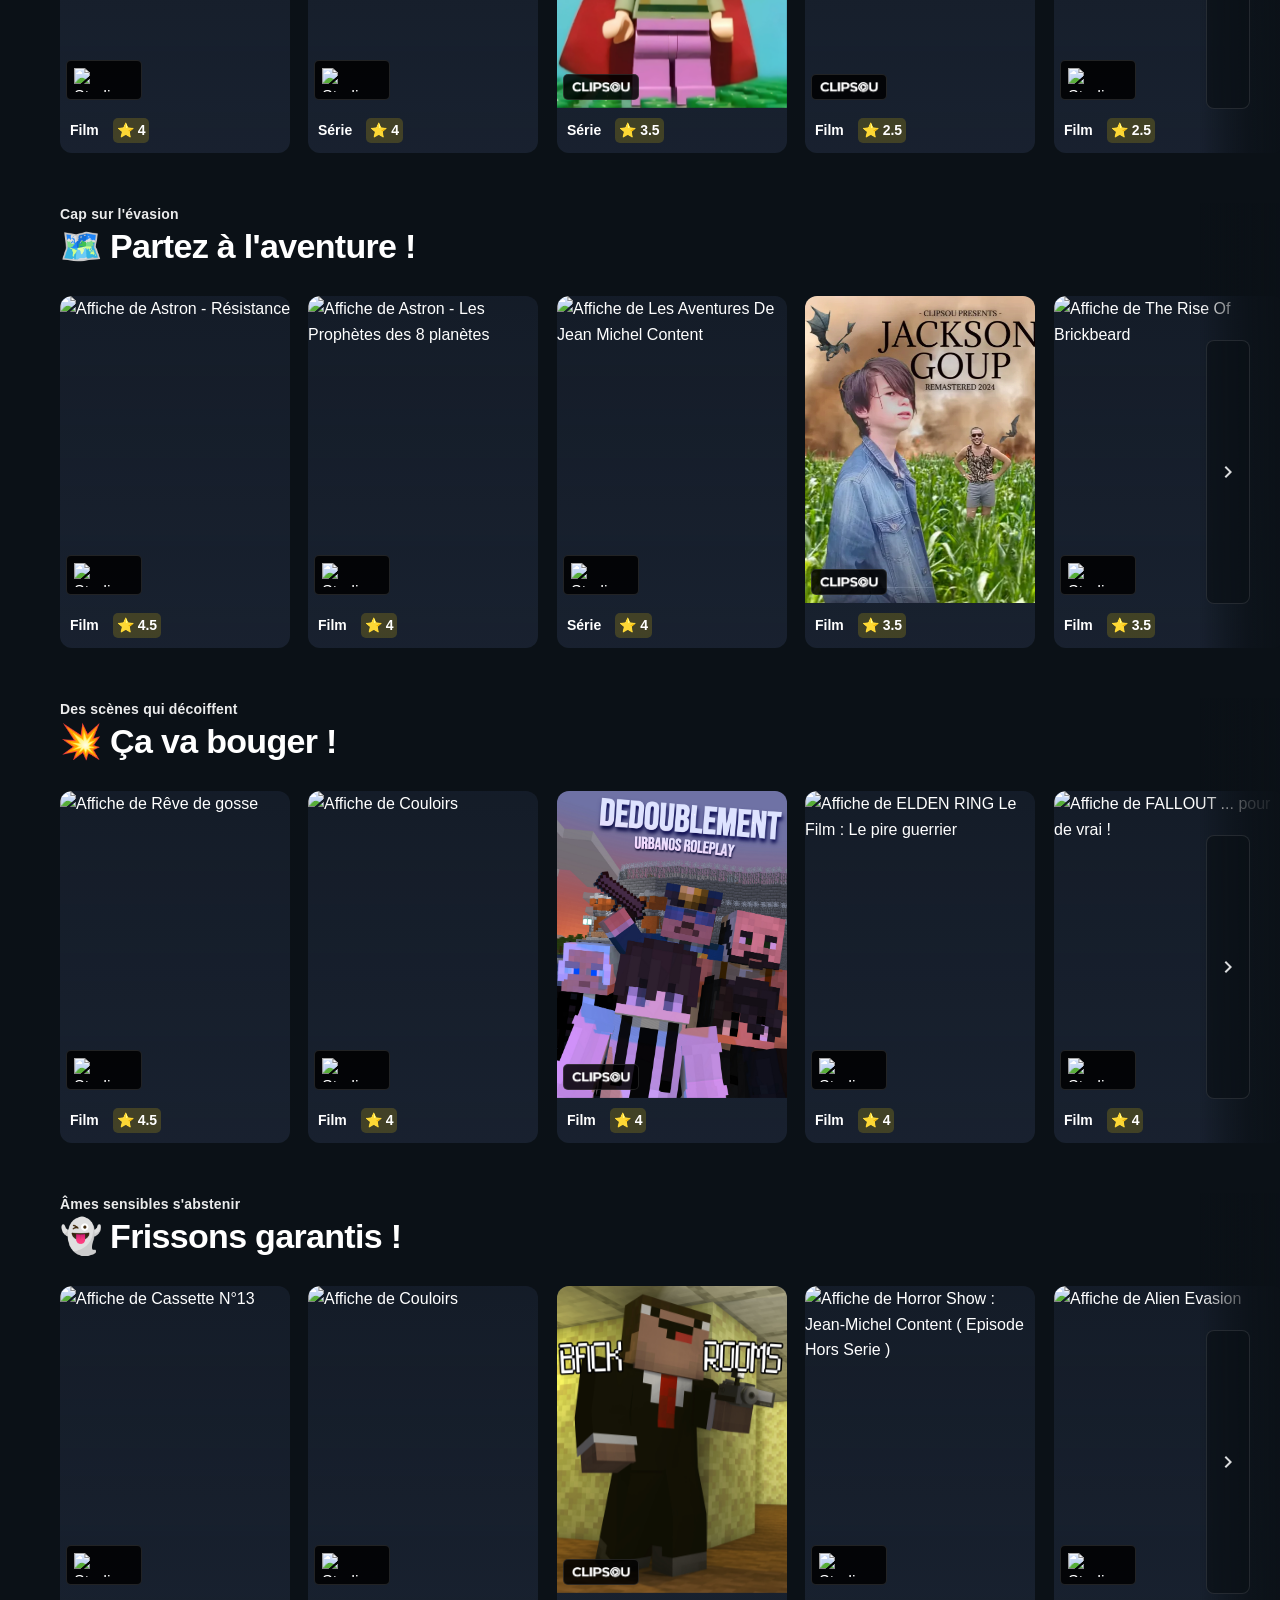
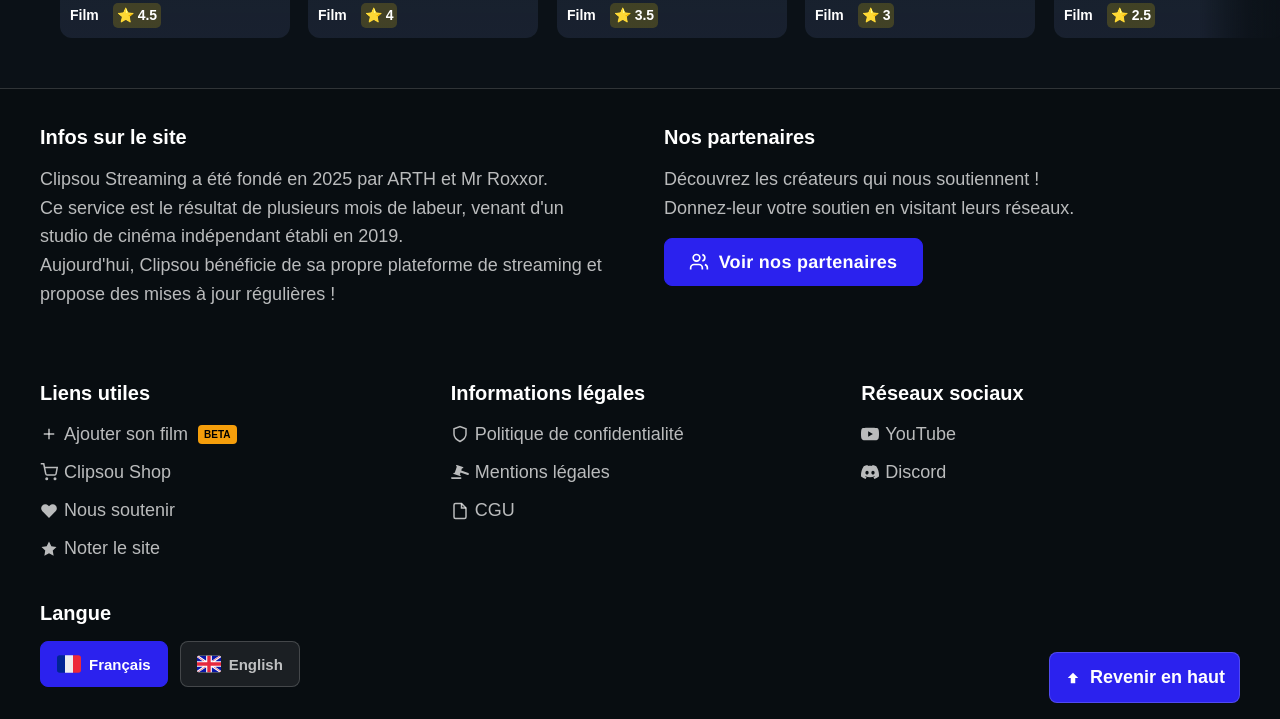
==== commit 66f3cd31: "Add files via upload" ====
--- a/index.html
+++ b/index.html
@@ -873,40 +873,6 @@
     </div>
 </div>
 
-<div id="serie3" class="fiche-popup" role="dialog" aria-modal="true" aria-labelledby="serie3-title">
-    <div class="fiche-content landscape-layout">
-        <div class="fiche-left">
-            <img src="images/Je1.webp" alt="Image de la série Les Aventures de Jean-Michel Content" class="landscape" decoding="async" loading="lazy">
-        </div>
-        <div class="fiche-right">
-            <h3 id="serie3-title">Les Aventures de Jean‑Michel Content</h3>
-            <div class="rating-genres">
-                <div class="stars">★3.5/5</div>
-                <div class="genres">
-                    <span class="genre-tag">Familial</span>
-                    <span class="genre-tag">Aventure</span>
-                    <span class="genre-tag">Comédie</span>
-                </div>
-            </div>
-            <p>Jean‑Michel Content est un homme toujours heureux, quoi qu’il arrive. Avec son esprit enfantin, il multiplie les bêtises et adore déranger les autres. Agaçant mais attachant, il transforme chaque situation en moment absurde.</p>
-            <p><strong>Acteurs :</strong> kassielator, Liam Roxxor</p>
-            <div class="button-group">
-                <a href="https://youtube.com/playlist?list=PLljfI9MJr5K17MmHDsdU6QqSFwZJ_Tn-5&si=lVyJvllZ6dkb94gq" class="button"><svg width="16" height="16" viewBox="0 0 24 24" fill="currentColor" style="margin-right: 10px;">
-                    <path d="M8 5v14l11-7z"/>
-                  </svg>
-                  Regarder la série</a>
-                <a href="javascript:history.back()" class="button close-btn">
-                  <svg width="16" height="16" viewBox="0 0 24 24" fill="none" stroke="currentColor" stroke-width="2">
-                    <line x1="18" y1="6" x2="6" y2="18"></line>
-                    <line x1="6" y1="6" x2="18" y2="18"></line>
-                  </svg>
-                  Fermer
-                </a>
-            </div>
-        </div>
-    </div>
-</div>
-
 <div id="film4" class="fiche-popup" role="dialog" aria-modal="true" aria-labelledby="film4-title">
     <div class="fiche-content landscape-layout">
         <div class="fiche-left">
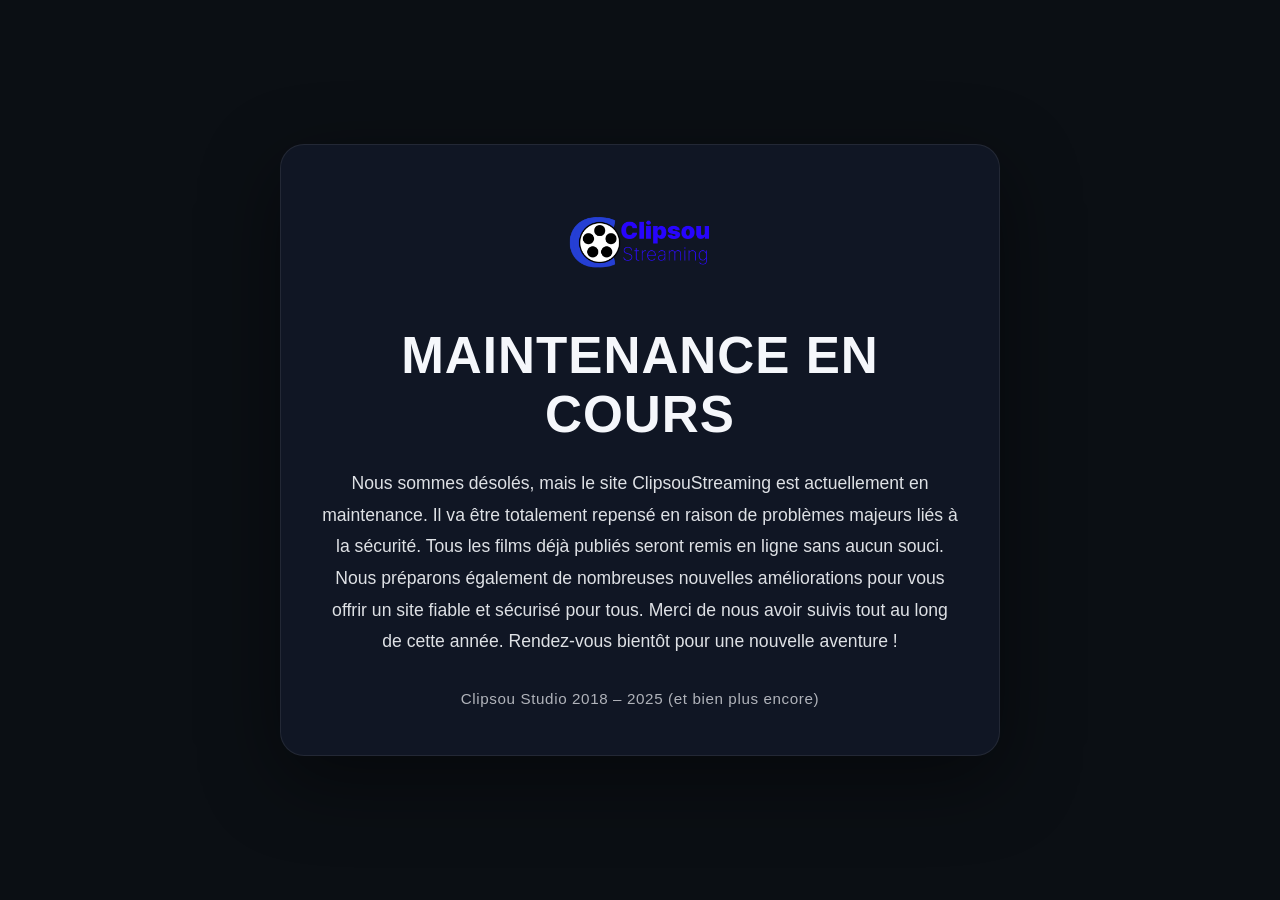
==== commit 0636ce4c: "Add files via upload" ====
--- a/index.html
+++ b/index.html
@@ -1,1281 +1,90 @@
-<!DOCTYPE html> 
-<html lang="fr" translate="no">
-<head>
-<meta name="google-site-verification" content="XclXrRNOuNrsDcZjhcADvDdzKN24w63Eja0JB0Xl2jU" />
-<meta charset="UTF-8">
-<meta name="viewport" content="width=device-width, initial-scale=1, maximum-scale=1, user-scalable=no, viewport-fit=cover">
-<meta name="theme-color" content="#0b1117">
-<meta name="google" content="notranslate">
-<meta name="googlebot" content="notranslate">
-<meta http-equiv="Content-Language" content="fr">
-  <script src="maintenance.js"></script>
-  <script>
-  // Early guard: if loading with a popup hash, stop default target jump and pin background at saved Y
-  (function(){
-    try {
-      var hash = location.hash || '';
-      if (hash && hash.length > 1) {
-        var id = hash.slice(1);
-        var isPopupId = /^(partenariats|film\d+|serie\d+|submit-film|infos|youtube)$/i.test(id);
-        if (isPopupId) {
-          // Always clear popup hash early to avoid reopening on refresh
-          try { history.replaceState(null, '', location.pathname + location.search); } catch {}
-          return;
-        }
-      }
-    } catch {}
-  })();
-  </script>
-  <script>
-  // Enforce apex domain online so localStorage is shared between admin and site
-  (function(){
-    try {
-      var h = location.hostname;
-      var isLocal = location.protocol === 'file:' || h === 'localhost' || h === '127.0.0.1';
-      if (isLocal) return;
-      if (h === 'www.clipsoustreaming.com') {
-        var target = 'https://clipsoustreaming.com' + location.pathname + location.search + location.hash;
-        location.replace(target);
-      }
-    } catch {}
-  })();
-  </script>
-<title>Clipsou Streaming</title>
-<meta name="description" content="Regardez des films et séries comme La vie au petit âge, Dédoublement, Jackson Goup, Karma et Alex. Gratuit, rapide et sans inscription.">
-<!-- Performance detector - Must load first to optimize rendering -->
-<script src="performance-detector.js"></script>
-<link rel="icon" href="images/favicon.webp" type="image/webp">
-<link rel="apple-touch-icon" href="images/favicon.webp">
-<link rel="canonical" href="https://clipsoustreaming.com/">
-<meta name="robots" content="index, follow, max-image-preview:large">
-<!-- Preconnects for faster Google Fonts -->
-<link rel="preconnect" href="https://fonts.googleapis.com">
-<link rel="preconnect" href="https://fonts.gstatic.com" crossorigin>
-<!-- DNS prefetch for external domains used by links/embeds -->
-<link rel="dns-prefetch" href="//www.youtube.com">
-<link rel="dns-prefetch" href="//youtu.be">
-<link rel="dns-prefetch" href="//res.cloudinary.com">
-<link rel="dns-prefetch" href="//discord.gg">
-<link rel="dns-prefetch" href="//fr.tipeee.com">
-<!-- Optional preconnects (kept lightweight; no CORS for third-party where not embedding immediately) -->
-<link rel="preconnect" href="https://www.youtube.com">
-<link rel="preconnect" href="https://youtu.be">
-<link rel="preconnect" href="https://res.cloudinary.com" crossorigin>
-<!-- Preload critical UI icon -->
-<link rel="preload" as="image" href="images/loupe.webp">
-<!-- Preload first carousel image for faster LCP -->
-<link rel="preload" as="image" href="images/La1.webp" fetchpriority="high">
-<!-- Preload critical CSS to speed up first paint (keep regular stylesheet links too) -->
-<link rel="preload" as="style" href="common.css?v=20250929-1">
-<link rel="preload" as="style" href="index.css?v=20250929-1">
-<!-- Open Graph -->
-<meta property="og:locale" content="fr_FR">
-<meta property="og:type" content="website">
-<meta property="og:site_name" content="Clipsou Streaming">
-<meta property="og:title" content="Clipsou Streaming – Brickfilms et animations en streaming français">
-<meta property="og:description" content="Streaming français de brickfilms et animations. Découvrez La vie au petit âge, Dédoublement, Jackson Goup, Karma, Alex et plus.">
-<meta property="og:url" content="https://clipsoustreaming.com/">
-<meta property="og:image" content="https://clipsoustreaming.com/images/apercu.webp">
-<meta property="og:image:secure_url" content="https://clipsoustreaming.com/images/apercu.webp">
-<meta property="og:image:alt" content="Clipsou Streaming – sélection de brickfilms et animations">
-<meta property="og:image:type" content="image/webp">
-<!-- Twitter -->
-<meta name="twitter:card" content="summary_large_image">
-<meta name="twitter:title" content="Clipsou Streaming – Brickfilms et animations en streaming français">
-<meta name="twitter:description" content="Streaming français de brickfilms et animations. Gratuit, rapide et sans inscription.">
-<meta name="twitter:image" content="https://clipsoustreaming.com/images/apercu.webp">
-<!-- JSON-LD Organization + WebSite -->
-<script type="application/ld+json">
-{
-  "@context": "https://schema.org",
-  "@type": "Organization",
-  "name": "Clipsou Streaming",
-  "url": "https://clipsoustreaming.com/",
-  "logo": "https://clipsoustreaming.com/images/favicon.webp",
-  "sameAs": [
-  ]
-}
-</script>
-<script type="application/ld+json">
-{
-  "@context": "https://schema.org",
-  "@type": "WebSite",
-  "name": "Clipsou Streaming",
-  "url": "https://clipsoustreaming.com/",
-  "potentialAction": {
-    "@type": "SearchAction",
-    "target": "https://clipsoustreaming.com/search.html?q={search_term_string}",
-    "query-input": "required name=search_term_string"
-  }
-}
-</script>
-  <!-- Fonts for styled popup titles (trimmed to only used families) - Optimized with font-display swap -->
-  <link href="https://fonts.googleapis.com/css2?family=Anton&family=Baloo+2:wght@700;800&family=Bevan:ital@0;1&family=Cinzel:wght@700&family=Luckiest+Guy&family=Rye&family=Shrikhand&family=VT323&display=swap" rel="stylesheet" media="print" onload="this.media='all'">
-  <!-- Base UI font: Inter - Critical, load immediately but with swap -->
-  <link href="https://fonts.googleapis.com/css2?family=Inter:wght@400;600;700;800;900&display=swap" rel="stylesheet">
- <link rel="stylesheet" href="common.css?v=20250929-1">
- <link rel="stylesheet" href="index.css?v=20250929-1">
- <script src="utilities.js?v=20250929-1" defer></script>
- <script src="i18n.js" defer></script>
- <style>
-  /* Discord banner overrides */
-  .discord-banner { background: rgba(255,255,255,0.04); }
-  .discord-banner-title { font-size: 28px; }
-  .discord-banner-text { font-size: 18px; color: rgba(255,255,255,0.82); }
-  .discord-banner-btn { font-size: 20px; font-weight: 500; }
-  .discord-banner-btn svg { width: 32px; height: 32px; }
-  .discord-banner-btn svg[viewBox="0 0 32 32"] { display: none !important; }
-  /* Remove thin white borders on home boxes/cards */
-  .card,
-  #continue-watching,
-  .home-filters,
-  .resume-dialog-box,
-  .discord-banner,
-  .home-genre-filters .genre-chip { border: 0 !important; }
-  /* Also neutralize hover border color on chips */
-  .home-genre-filters .genre-chip:hover { border-color: transparent !important; }
-  
-  /* MOBILE SCROLL FIX - Force horizontal scroll on all rails */
-  @media (max-width: 768px) {
-    .rail {
-      overflow-x: scroll !important;
-      overflow-y: visible !important;
-      -webkit-overflow-scrolling: touch !important;
-      touch-action: pan-x pan-y !important;
-    }
-    .section {
-      overflow: visible !important;
-    }
-    /* YouTube button: show icon + shorter text on mobile */
-    .youtube-btn { 
-      display: inline-flex !important;
-      align-items: center !important;
-      justify-content: center !important;
-      font-size: clamp(13px, 3.5vw, 16px) !important;
-      white-space: nowrap !important;
-    }
-    .youtube-btn svg { 
-      width: 16px !important; 
-      height: 16px !important;
-      flex-shrink: 0 !important;
-    }
-    .youtube-btn .btn-text-full { display: none !important; }
-    .youtube-btn .btn-text-short { display: inline !important; }
-  }
-  /* Desktop: show full text */
-  @media (min-width: 769px) {
-    .youtube-btn .btn-text-full { display: inline; }
-    .youtube-btn .btn-text-short { display: none; }
-  }
-  /* Hide Discord banner description on mobile */
-  @media (max-width: 768px) {
-    .discord-banner-text { display: none !important; }
-  }
-  /* Hide "Clipsou Streaming" text in nav on mobile, keep logo only */
-  @media (max-width: 768px) {
-    .logo a span { display: none !important; }
-  }
-  /* Prevent card clipping on hover/select */
-  /* Desktop only: clip sections for fades/arrows; mobile: allow scroll */
-  @media (min-width: 769px) {
-    .section { overflow: hidden !important; }
-    .section .rail { overflow-x: hidden !important; overflow-y: visible !important; }
-  }
-  #continue-watching { overflow: visible !important; }
-  .grid { overflow: visible !important; }
-  /* Proper stacking order: fades above rails and cards, arrows above fades */
-  .section .rail { position: relative !important; z-index: 2 !important; }
-  .section .rail-fade { z-index: 65 !important; }
-  .section .rail-arrow { z-index: 70 !important; }
-  #continue-watching .rail { position: relative !important; z-index: 30 !important; }
-  .card:hover, .card:focus-within, .card:active { z-index: 50; }
-  /* Give a small breathing room above cards on desktop so translateY doesn't clip */
-  @media (min-width: 769px) {
-    .grid { padding-top: 16px !important; }
-    .section .rail { padding-top: 16px !important; }
-  }
-  /* Continue Watching: keep cards contained inside the box while preserving arrows */
-  #continue-watching { overflow-x: hidden !important; overflow-y: visible !important; padding-top: 22px !important; }
-  #continue-watching .rail { padding-top: 16px !important; overflow-y: visible !important; }
-  #continue-watching .rail-fade { z-index: 68 !important; }
-  #continue-watching .rail-arrow { z-index: 75 !important; }
-  /* Arrows across sections: same color as page background, opaque on hover */
-  @media (min-width: 769px) {
-    .section .rail-arrow {
-      background: rgba(11,17,23,0.85) !important; /* page bg tone */
-      border-color: rgba(255,255,255,0.12) !important;
-      opacity: .85 !important;
-    }
-    .section .rail-arrow:hover {
-      background: rgba(11,17,23,1) !important;
-      opacity: 1 !important;
-    }
-    /* When hidden, arrows are fully non-interactive and invisible */
-    .section .rail-arrow.hidden { pointer-events: none !important; opacity: 0 !important; display: none !important; }
-    .section .rail-arrow.prev.hidden { transform: translateX(-110%) !important; }
-    .section .rail-arrow.next.hidden { transform: translateX(110%) !important; }
-    .section .rail-fade.hidden { display: none !important; }
-  }
-  /* Smooth transform only (no horizontal shift to avoid overlap) */
-  .discord-banner-btn { transition: transform 180ms ease; transform: none; }
-  .discord-banner-btn:hover,
-  .discord-banner-btn:focus,
-  .discord-banner-btn:active { transform: translateY(-2px); }
-  @media (max-width: 768px) {
-    .discord-banner-title { font-size: 28px; }
-    .discord-banner-text { font-size: 18px; }
-  }
-  /* No desktop horizontal shift */
-  /* Sticky footer layout: footer always at bottom */
-  html, body { height: 100%; }
-  body { display: flex; flex-direction: column; min-height: 100vh; }
-  main#contenu { flex: 1 0 auto; }
-  footer.footer, .footer { margin-top: auto !important; }
-  /* Footer layout: stack sections vertically with spacing */
-  .footer .footer-inner { grid-template-columns: 1fr !important; row-gap: 20px; align-items: start; margin: 0 !important; max-width: 100% !important; }
-  .footer .footer-inner > div { text-align: left !important; }
-  .footer .footer-inner > div:nth-child(2) { text-align: left !important; }
-  .footer .footer-inner > div:nth-child(2) > span { float: none !important; }
-  /* Desktop: align footer links horizontally (override inline grid) */
-  @media (min-width: 1025px) {
-    .footer .footer-list { display: flex !important; flex-wrap: wrap; gap: 8px 16px !important; }
-    .footer .footer-list li { display: inline-block; }
-    .footer .footer-list a { display: inline-flex !important; align-items: center; }
-  }
-  /* Footer: uniform icon-text gap across all links */
-  .footer .footer-list a { gap: 6px !important; }
-  /* Footer: links become white on hover/focus */
-  .footer .footer-list a { transition: color 150ms ease !important; }
-  .footer .footer-list a:hover,
-  .footer .footer-list a:focus { color: #fff !important; }
-  /* Footer: Back-to-top button bottom-right */
-  .footer { position: relative; }
-  .footer .back-to-top-btn {
-    position: absolute;
-    right: var(--gutter);
-    bottom: 16px;
-    display: inline-flex;
-    align-items: center;
-    gap: 8px;
-    background: var(--brand-1);
-    color: #fff;
-    text-decoration: none;
-    padding: 10px 14px;
-    border-radius: 8px;
-    font-weight: 800;
-    border: 1px solid rgba(255,255,255,0.18);
-    box-shadow: 0 6px 14px rgba(0,0,0,0.25);
-  }
-  .footer .back-to-top-btn svg { width: 18px; height: 18px; }
-  .footer .back-to-top-btn:hover { filter: brightness(1.06); }
-  @media (max-width: 768px) {
-    .footer .back-to-top-btn {
-      position: static;
-      margin-top: 16px;
-      align-self: flex-start;
-    }
-  }
-  /* Image optimization: prevent layout shift and add smooth loading */
-  img {
-    display: block;
-  }
-  img[data-src]:not([src]) {
-    background: linear-gradient(90deg, rgba(255,255,255,0.03) 0%, rgba(255,255,255,0.06) 50%, rgba(255,255,255,0.03) 100%);
-    background-size: 200% 100%;
-    animation: shimmer 1.5s infinite;
-  }
-  @keyframes shimmer {
-    0% { background-position: -200% 0; }
-    100% { background-position: 200% 0; }
-  }
-  /* Smooth fade-in when images load */
-  img[data-src] {
-    opacity: 0;
-    transition: opacity 0.3s ease-in-out;
-  }
-  img[data-src].loaded {
-    opacity: 1;
-  }
-  /* Optimize carousel images */
-  .carousel-bg {
-    object-fit: cover;
-    object-position: center;
-    width: 100%;
-    height: 100%;
-    transform: translateZ(0);
-    backface-visibility: hidden;
-  }
-  /* Language selector styles */
-  .language-selector {
-    display: flex;
-    gap: 12px;
-    flex-wrap: wrap;
-  }
-  .language-btn {
-    display: inline-flex;
-    align-items: center;
-    gap: 8px;
-    background: rgba(255,255,255,0.08);
-    border: 1px solid rgba(255,255,255,0.18);
-    color: rgba(255,255,255,0.72);
-    padding: 10px 16px;
-    border-radius: 8px;
-    cursor: pointer;
-    font-size: 15px;
-    font-weight: 600;
-    transition: all 0.2s ease;
-    font-family: inherit;
-  }
-  .language-btn:hover {
-    background: rgba(255,255,255,0.12);
-    color: #fff;
-    border-color: rgba(255,255,255,0.32);
-  }
-  .language-btn.active {
-    background: #2B22EE;
-    border-color: #2B22EE;
-    color: #fff;
-  }
-  .language-btn svg {
-    width: 24px;
-    height: 24px;
-    flex-shrink: 0;
-    border-radius: 2px;
-  }
-  .language-btn span {
-    white-space: nowrap;
-  }
-  @media (max-width: 768px) {
-    .language-selector {
-      gap: 8px;
-    }
-    .language-btn {
-      padding: 8px 12px;
-      font-size: 14px;
-    }
-    .language-btn svg {
-      width: 20px;
-      height: 20px;
-    }
-  }
-  /* Card images optimization - will-change removed for better memory on low-end devices */
-  .card-media img {
-    width: 100%;
-    height: 100%;
-    object-fit: cover;
-    transform: translateZ(0);
-    backface-visibility: hidden;
-  }
-  /* Performance optimizations - contain: layout paint only (style removed for better compatibility) */
-  .carousel-section, .section, .card {
-    contain: layout paint;
-  }
-  /* Rail optimization - will-change removed, only transform for GPU acceleration */
-  .rail {
-    transform: translateZ(0);
-  }
-  /* Reduce transition costs - font rendering optimizations */
-  * {
-    -webkit-font-smoothing: antialiased;
-    -moz-osx-font-smoothing: grayscale;
-  }
- </style>
- </head>
- <body class="notranslate mobile-title-hide">
-  <nav aria-label="Navigation principale">
-     <button class="hamburger" data-i18n-aria="nav.menu" data-i18n-title="nav.menu" aria-label="Menu" title="Menu">
-       <span class="bar"></span>
-       <span class="sr-only" data-i18n="nav.menu">Ouvrir le menu</span>
-     </button>
-     <div class="logo">
-       <a href="./" aria-label="Accueil Clipsou Streaming" style="display:flex;align-items:center;gap:8px;color:inherit;text-decoration:none">
-         <img src="images/favicon.webp" alt="Logo Clipsou" width="35" height="35" fetchpriority="high" decoding="async">
-         <span>Clipsou</span>
-         <span>Streaming</span>
-       </a>
-       <a href="./" class="home-link" data-i18n="nav.home">Accueil</a>
-     </div>
-
-    <div class="nav-links">
-      <a href="search.html" class="search-link" data-i18n="nav.search">Recherche</a>
-      <a href="admin/admin.html" class="admin-link" data-i18n-aria="nav.admin" data-i18n-title="nav.admin" aria-label="Administration" title="Administration">
-        <svg viewBox="0 0 24 24" fill="none" xmlns="http://www.w3.org/2000/svg" width="20" height="20" aria-hidden="true" focusable="false">
-          <g id="SVGRepo_bgCarrier" stroke-width="0"></g>
-          <g id="SVGRepo_tracerCarrier" stroke-linecap="round" stroke-linejoin="round"></g>
-          <g id="SVGRepo_iconCarrier">
-            <g id="style=fill">
-              <g id="setting">
-                <path id="Subtract" fill-rule="evenodd" clip-rule="evenodd" d="M10.8946 3.00654C10.2226 1.87704 8.75191 1.45656 7.59248 2.14193L5.86749 3.12906C4.59518 3.85639 4.16378 5.48726 4.8906 6.74522L4.89112 6.74611C5.26606 7.39298 5.20721 7.8062 5.09018 8.00929C4.97308 8.21249 4.64521 8.47001 3.9 8.47001C2.43322 8.47001 1.25 9.66837 1.25 11.12V12.88C1.25 14.3317 2.43322 15.53 3.9 15.53C4.64521 15.53 4.97308 15.7875 5.09018 15.9907C5.20721 16.1938 5.26606 16.607 4.89112 17.2539L4.8906 17.2548C4.16378 18.5128 4.59558 20.1439 5.8679 20.8712L7.59257 21.8581C8.75199 22.5434 10.2226 22.123 10.8946 20.9935L11.0091 20.7958C11.3841 20.1489 11.773 19.9925 12.0087 19.9925C12.2434 19.9925 12.6293 20.1476 12.9993 20.793L13.0009 20.7958L13.1109 20.9858L13.1154 20.9935C13.7874 22.123 15.258 22.5434 16.4174 21.8581L18.1425 20.871C19.4157 20.1431 19.8444 18.5235 19.1212 17.2579L19.1189 17.2539C18.7439 16.607 18.8028 16.1938 18.9198 15.9907C19.0369 15.7875 19.3648 15.53 20.11 15.53C21.5768 15.53 22.76 14.3317 22.76 12.88V11.12C22.76 9.65323 21.5616 8.47001 20.11 8.47001C19.3648 8.47001 19.0369 8.21249 18.9198 8.00929C18.8028 7.8062 18.7439 7.39298 19.1189 6.74611L19.1194 6.74522C19.8463 5.48713 19.4147 3.85604 18.1421 3.12883L16.4175 2.14193C15.2581 1.45656 13.7874 1.877 13.1154 3.00651L13.0009 3.20423C12.6259 3.85115 12.237 4.00751 12.0012 4.00751C11.7666 4.00751 11.3807 3.85247 11.0107 3.20701L11.0091 3.20423L10.8991 3.01421L10.8946 3.00654ZM15 12C15 13.6569 13.6569 15 12 15C10.3431 15 9 13.6569 9 12C9 10.3431 10.3431 9 12 9C13.6569 9 15 10.3431 15 12Z" fill="#ffffff"></path>
-              </g>
-            </g>
-          </g>
-        </svg>
-        <span data-i18n="nav.admin">Admin</span>
-      </a>
-   </div>
-</nav>
-
-<!-- Drawer and overlay -->
-<aside class="drawer" id="app-drawer" aria-hidden="true" aria-label="Menu latéral">
-  <header>
-    <div class="title" data-i18n="drawer.title">Menu</div>
-    <button class="close-drawer" data-i18n-aria="nav.close" data-i18n-title="button.close" aria-label="Fermer le menu" title="Fermer">
-      <svg width="20" height="20" viewBox="0 0 24 24" fill="none" stroke="currentColor" stroke-width="2" stroke-linecap="round" stroke-linejoin="round">
-        <line x1="18" y1="6" x2="6" y2="18"></line>
-        <line x1="6" y1="6" x2="18" y2="18"></line>
-      </svg>
-    </button>
-  </header>
-  <nav>
-    <div class="group-title" data-i18n="drawer.shortcuts">Raccourcis</div>
-    <ul class="links" id="drawer-sections">
-      <li data-fixed="1"><a class="link" href="#top-rated" data-i18n="drawer.top.rated">⭐ Mieux notés</a></li>
-      <li data-fixed="1"><a class="link" href="#series" data-i18n="drawer.series">📺 Séries</a></li>
-      <li data-fixed="1"><a class="link footer-shortcut" href="#footer" data-i18n="drawer.footer">🚀 Liens, infos & partenariats</a></li>
-      <!-- Genres dynamiques ajoutés par index.js -->
-    </ul>
-  </nav>
-  </aside>
-<div class="drawer-overlay" id="drawer-overlay" aria-hidden="true"></div>
-
-<main id="contenu" tabindex="-1">
-<!-- CAROUSEL HERO SECTION -->
-<div class="carousel-section" role="region" aria-label="Sélection de mises en avant" style="opacity: 0; transition: opacity 0.3s ease;">
-    <div class="carousel-container">
-        <div class="carousel-slides">
-            <!-- Slide 1: La vie au petit âge -->
-            <div class="carousel-slide">
-                <img class="carousel-bg" data-src="images/La1.webp" alt="" aria-hidden="true" decoding="async" loading="eager" fetchpriority="high" width="1920" height="1080" style="aspect-ratio: 16/9;">
-                <div class="carousel-content">
-                    <h2 class="carousel-title">La vie au petit âge</h2>
-                    <div class="carousel-genres">
-                        <span class="carousel-genre-tag">Comédie</span>
-                        <span class="carousel-genre-tag">Familial</span>
-                        <span class="carousel-genre-tag">Aventure</span>
-                    </div>
-                    <p class="carousel-description">
-                        Timmy, un enfant espiègle, nous fait visiter son village dans un monde entièrement construit en briques LEGO. Une aventure familiale pleine d'humour et de tendresse.
-                    </p>
-                    <a href="fiche.html?id=film1" class="carousel-btn" data-i18n="carousel.view">Voir la fiche</a>
-                </div>
-            </div>
-
-            <!-- Slide 2: Dédoublement -->
-            <div class="carousel-slide">
-                <img class="carousel-bg" data-src="images/Dé1.webp" alt="" aria-hidden="true" decoding="async" loading="lazy" fetchpriority="low" width="1920" height="1080" style="aspect-ratio: 16/9;">
-                <div class="carousel-content">
-                    <h2 class="carousel-title">Dédoublement</h2>
-                    <div class="carousel-genres">
-                        <span class="carousel-genre-tag">Thriller</span>
-                        <span class="carousel-genre-tag">Comédie</span>
-                        <span class="carousel-genre-tag">Action</span>
-                    </div>
-                    <p class="carousel-description">
-                        Deux frères identiques, l'un vêtu de blanc et l'autre de noir, s'entendent à merveille… jusqu'à ce que l'un finisse en prison. Un thriller haletant mêlant suspense et moments hilarants.
-                    </p>
-                    <a href="fiche.html?id=film2" class="carousel-btn" data-i18n="carousel.view">Voir la fiche</a>
-                </div>
-            </div>
-
-            <!-- Slide 3: Jackson Goup -->
-            <div class="carousel-slide">
-                <img class="carousel-bg" data-src="images/Ja1.webp" alt="" aria-hidden="true" decoding="async" loading="lazy" fetchpriority="low" width="1920" height="1080" style="aspect-ratio: 16/9;">
-                <div class="carousel-content">
-                    <h2 class="carousel-title">Jackson Goup</h2>
-                    <div class="carousel-genres">
-                        <span class="carousel-genre-tag">Aventure</span>
-                        <span class="carousel-genre-tag">Fantastique</span>
-                        <span class="carousel-genre-tag">Comédie</span>
-                    </div>
-                    <p class="carousel-description">
-                        Un aventurier un peu maladroit traverse des contrées hostiles remplies de créatures féroces. Une aventure épique mêlant humour et fantastique.
-                    </p>
-                    <a href="fiche.html?id=film3" class="carousel-btn" data-i18n="carousel.view">Voir la fiche</a>
-                </div>
-            </div>
-
-            <!-- Slide 4: Alex (Série) -->
-            <div class="carousel-slide alex-focus">
-                <img class="carousel-bg" data-src="images/Al1.webp" alt="" aria-hidden="true" decoding="async" loading="lazy" fetchpriority="low" width="1920" height="1080" style="aspect-ratio: 16/9;">
-                <div class="carousel-content">
-                    <h2 class="carousel-title">Alex</h2>
-                    <div class="carousel-genres">
-                        <span class="carousel-genre-tag">Action</span>
-                        <span class="carousel-genre-tag">Comédie</span>
-                        <span class="carousel-genre-tag">Drame</span>
-                    </div>
-                    <p class="carousel-description">
-                        Suivez les aventures captivantes d'Alex dans un univers en briques LEGO. Cette série brickfilm innovante mêle action, humour et émotion.
-                    </p>
-                    <a href="fiche.html?id=serie1" class="carousel-btn" data-i18n="carousel.view">Voir la fiche</a>
-                </div>
-            </div>
-
-            <!-- Slide 5: Karma -->
-            <div class="carousel-slide">
-                <img class="carousel-bg" data-src="images/Ka1.webp" alt="" aria-hidden="true" decoding="async" loading="lazy" fetchpriority="low" width="1920" height="1080" style="aspect-ratio: 16/9;">
-                <div class="carousel-content">
-                    <h2 class="carousel-title">Karma</h2>
-                    <div class="carousel-genres">
-                        <span class="carousel-genre-tag">Horreur</span>
-                        <span class="carousel-genre-tag">Mystère</span>
-                        <span class="carousel-genre-tag">Psychologique</span>
-                    </div>
-                    <p class="carousel-description">
-                        Une adolescente victime de harcèlement revient hanter son bourreau. Une spirale de terreur psychologique et de phénomènes paranormaux terrifiants.
-                    </p>
-                    <a href="fiche.html?id=film4" class="carousel-btn" data-i18n="carousel.view">Voir la fiche</a>
-                </div>
-            </div>
-        </div>
-
-        <!-- Indicateurs de slides -->
-        <div class="carousel-indicators" aria-hidden="true">
-            <div class="carousel-indicator" role="button" tabindex="0" aria-label="Aller à la diapositive 1" data-index="0"></div>
-            <div class="carousel-indicator" role="button" tabindex="0" aria-label="Aller à la diapositive 2" data-index="1"></div>
-            <div class="carousel-indicator" role="button" tabindex="0" aria-label="Aller à la diapositive 3" data-index="2"></div>
-            <div class="carousel-indicator" role="button" tabindex="0" aria-label="Aller à la diapositive 4" data-index="3"></div>
-            <div class="carousel-indicator" role="button" tabindex="0" aria-label="Aller à la diapositive 5" data-index="4"></div>
-        </div>
-        <!-- Flèches (mobile uniquement, masquées sur desktop via CSS) -->
-        <div class="carousel-arrows" aria-label="Contrôles du carrousel" role="group">
-            <button class="carousel-arrow prev" aria-label="Diapositive précédente" type="button">
-                <svg viewBox="0 0 24 24" aria-hidden="true" focusable="false"><path fill="currentColor" d="M15.41 7.41L14 6l-6 6 6 6 1.41-1.41L10.83 12z"/></svg>
-            </button>
-            <button class="carousel-arrow next" aria-label="Diapositive suivante" type="button">
-                <svg viewBox="0 0 24 24" aria-hidden="true" focusable="false"><path fill="currentColor" d="M8.59 16.59 13.17 12 8.59 7.41 10 6l6 6-6 6z"/></svg>
-            </button>
-        </div>
-    </div>
-</div>
-
-<!-- CONTINUE WATCHING SECTION (moved below carousel) -->
-<div class="section" id="continue-watching" aria-live="polite">
-    <h2>
-      <span data-i18n="home.continue">Reprendre la lecture</span>
-    </h2>
-    <div class="rail"></div>
-</div>
-
-<!-- NEW: Favorites (inserted above Top Rated) -->
-<div class="section" id="favorites">
-    <h2>
-      <svg viewBox="0 0 24 24" fill="none" xmlns="http://www.w3.org/2000/svg" aria-hidden="true" focusable="false" style="vertical-align: middle; margin-right: 12px; color: #ff4d88;">
-        <path d="M2 9.1371C2 14 6.01943 16.5914 8.96173 18.9109C10 19.7294 11 20.5 12 20.5C13 20.5 14 19.7294 15.0383 18.9109C17.9806 16.5914 22 14 22 9.1371C22 4.27416 16.4998 0.825464 12 5.50063C7.50016 0.825464 2 4.27416 2 9.1371Z" fill="currentColor"></path>
-      </svg>
-      <span data-i18n="home.favorites">❤️ Favoris</span>
-    </h2>
-    <div class="rail"><!-- Auto-populated by index.js --></div>
-  </div>
-
-<!-- NEW: Top Rated -->
-<div class="section" id="top-rated">
-    <h2>
-      <svg width="24" height="24" viewBox="0 0 24 24" fill="#FFD700" style="vertical-align: middle; margin-right: 12px;">
-        <path d="M12 2l3.09 6.26L22 9.27l-5 4.87 1.18 6.88L12 17.77l-6.18 3.25L7 14.14 2 9.27l6.91-1.01L12 2z"/>
-      </svg>
-      <span data-i18n="home.top.rated">⭐ Mieux notés</span>
-    </h2>
-    <div class="rail">
-        <!-- Auto-populated by index.js -->
-  </div>
-  </div>
-
-  <!-- NEW: Categories Row -->
-  <!-- Removed categories-section start <div class="section categories-section" id="categories"> -->
-    <!-- Discord Invite Banner placed directly under Categories -->
-    <div class="discord-banner" id="discord-invite">
-      <div class="discord-banner-content">
-        <h4 class="discord-banner-title">
-          <span class="discord-banner-title-line1" data-i18n="home.discord.title.line1">Des questions ? Un souci ?</span>
-          <span class="discord-banner-title-line2" data-i18n="home.discord.title.line2">Rejoins-nous</span>
-        </h4>
-        <p class="discord-banner-text" data-i18n="home.discord.desc" data-i18n-html="true">Rejoins notre serveur Discord pour poser tes questions, suivre les actus, signaler des bugs ou simplement discuter avec la communauté.<br>Tu as une requête ?<br>N’hésite pas à nous la soumettre : une équipe de modérateurs sera là pour te répondre !</p>
-      </div>
-      <a class="discord-banner-btn" href="https://discord.gg/9ekddx9Hqs" target="_blank" rel="noopener noreferrer" aria-label="Rejoindre notre serveur Discord">
-        <svg fill="#ffffff" viewBox="0 0 32 32" version="1.1" xmlns="http://www.w3.org/2000/svg" stroke="#ffffff" aria-hidden="true" focusable="false" width="20" height="20"><g id="SVGRepo_bgCarrier" stroke-width="0"></g><g id="SVGRepo_tracerCarrier" stroke-linecap="round" stroke-linejoin="round"></g><g id="SVGRepo_iconCarrier"> <title>discord</title> <path d="M20.992 20.163c-1.511-0.099-2.699-1.349-2.699-2.877 0-0.051 0.001-0.102 0.004-0.153l-0 0.007c-0.003-0.048-0.005-0.104-0.005-0.161 0-1.525 1.19-2.771 2.692-2.862l0.008-0c1.509 0.082 2.701 1.325 2.701 2.847 0 0.062-0.002 0.123-0.006 0.184l0-0.008c0.003 0.050 0.005 0.109 0.005 0.168 0 1.523-1.191 2.768-2.693 2.854l-0.008 0zM11.026 20.163c-1.511-0.099-2.699-1.349-2.699-2.877 0-0.051 0.001-0.102 0.004-0.153l-0 0.007c-0.003-0.048-0.005-0.104-0.005-0.161 0-1.525 1.19-2.771 2.692-2.862l0.008-0c1.509 0.082 2.701 1.325 2.701 2.847 0 0.062-0.002 0.123-0.006 0.184l0-0.008c0.003 0.048 0.005 0.104 0.005 0.161 0 1.525-1.19 2.771-2.692 2.862l-0.008 0zM26.393 6.465c-1.763-0.832-3.811-1.49-5.955-1.871l-0.149-0.022c-0.005-0.001-0.011-0.002-0.017-0.002-0.035 0-0.065 0.019-0.081 0.047l-0 0c-0.234 0.411-0.488 0.924-0.717 1.45l-0.043 0.111c-1.030-0.165-2.218-0.259-3.428-0.259s-2.398 0.094-3.557 0.275l0.129-0.017c-0.27-0.63-0.528-1.142-0.813-1.638l0.041 0.077c-0.017-0.029-0.048-0.047-0.083-0.047-0.005 0-0.011 0-0.016 0.001l0.001-0c-2.293 0.403-4.342 1.060-6.256 1.957l0.151-0.064c-0.017 0.007-0.031 0.019-0.040 0.034l-0 0c-2.854 4.041-4.562 9.069-4.562 14.496 0 0.907 0.048 1.802 0.141 2.684l-0.009-0.11c0.003 0.029 0.018 0.053 0.039 0.070l0 0c2.14 1.601 4.628 2.891 7.313 3.738l0.176 0.048c0.008 0.003 0.018 0.004 0.028 0.004 0.032 0 0.060-0.015 0.077-0.038l0-0c0.535-0.72 1.044-1.536 1.485-2.392l0.047-0.1c0.006-0.012 0.010-0.027 0.010-0.043 0-0.041-0.026-0.075-0.062-0.089l-0.001-0c-0.912-0.352-1.683-0.727-2.417-1.157l0.077 0.042c-0.029-0.017-0.048-0.048-0.048-0.083 0-0.031 0.015-0.059 0.038-0.076l0-0c0.157-0.118 0.315-0.24 0.465-0.364 0.016-0.013 0.037-0.021 0.059-0.021 0.014 0 0.027 0.003 0.038 0.008l-0.001-0c2.208 1.061 4.8 1.681 7.536 1.681s5.329-0.62 7.643-1.727l-0.107 0.046c0.012-0.006 0.025-0.009 0.040-0.009 0.022 0 0.043 0.008 0.059 0.021l-0-0c0.15 0.124 0.307 0.248 0.466 0.365 0.023 0.018 0.038 0.046 0.038 0.077 0 0.035-0.019 0.065-0.046 0.082l-0 0c-0.661 0.395-1.432 0.769-2.235 1.078l-0.105 0.036c-0.036 0.014-0.062 0.049-0.062 0.089 0 0.016 0.004 0.031 0.011 0.044l-0-0.001c0.501 0.96 1.009 1.775 1.571 2.548l-0.040-0.057c0.017 0.024 0.046 0.040 0.077 0.040 0.010 0 0.020-0.002 0.029-0.004l-0.001 0c2.865-0.892 5.358-2.182 7.566-3.832l-0.065 0.047c0.022-0.016 0.036-0.041 0.039-0.069l0-0c0.087-0.784 0.136-1.694 0.136-2.615 0-5.415-1.712-10.43-4.623-14.534l0.052 0.078c-0.008-0.016-0.022-0.029-0.038-0.036l-0-0z"></path> </g></svg>
-        <svg viewBox="0 -28.5 256 256" version="1.1" xmlns="http://www.w3.org/2000/svg" xmlns:xlink="http://www.w3.org/1999/xlink" preserveAspectRatio="xMidYMid" fill="#ffffff"><g id="SVGRepo_bgCarrier" stroke-width="0"></g><g id="SVGRepo_tracerCarrier" stroke-linecap="round" stroke-linejoin="round"></g><g id="SVGRepo_iconCarrier"> <g> <path d="M216.856339,16.5966031 C200.285002,8.84328665 182.566144,3.2084988 164.041564,0 C161.766523,4.11318106 159.108624,9.64549908 157.276099,14.0464379 C137.583995,11.0849896 118.072967,11.0849896 98.7430163,14.0464379 C96.9108417,9.64549908 94.1925838,4.11318106 91.8971895,0 C73.3526068,3.2084988 55.6133949,8.86399117 39.0420583,16.6376612 C5.61752293,67.146514 -3.4433191,116.400813 1.08711069,164.955721 C23.2560196,181.510915 44.7403634,191.567697 65.8621325,198.148576 C71.0772151,190.971126 75.7283628,183.341335 79.7352139,175.300261 C72.104019,172.400575 64.7949724,168.822202 57.8887866,164.667963 C59.7209612,163.310589 61.5131304,161.891452 63.2445898,160.431257 C105.36741,180.133187 151.134928,180.133187 192.754523,160.431257 C194.506336,161.891452 196.298154,163.310589 198.110326,164.667963 C191.183787,168.842556 183.854737,172.420929 176.223542,175.320965 C180.230393,183.341335 184.861538,190.991831 190.096624,198.16893 C211.238746,191.588051 232.743023,181.531619 254.911949,164.955721 C260.227747,108.668201 245.831087,59.8662432 216.856339,16.5966031 Z M85.4738752,135.09489 C72.8290281,135.09489 62.4592217,123.290155 62.4592217,108.914901 C62.4592217,94.5396472 72.607595,82.7145587 85.4738752,82.7145587 C98.3405064,82.7145587 108.709962,94.5189427 108.488529,108.914901 C108.508531,123.290155 98.3405064,135.09489 85.4738752,135.09489 Z M170.525237,135.09489 C157.88039,135.09489 147.510584,123.290155 147.510584,108.914901 C147.510584,94.5396472 157.658606,82.7145587 170.525237,82.7145587 C183.391518,82.7145587 193.761324,94.5189427 193.539891,108.914901 C193.539891,123.290155 183.391518,135.09489 170.525237,135.09489 Z" fill="#ffffff"> </path> </g> </g></svg>
-        <span data-i18n="home.discord.button">Notre Discord</span>
-      </a>
-    </div>
-  </div>
-  <!-- Genre sections are auto-generated by index.js -->
-<!-- (Drame section removed; will be auto-created) -->
-
-<!-- (Familial section removed; will be auto-created) -->
-
-<!-- (Horreur section removed; will be auto-created) -->
-
-<!-- (Aventure section removed; will be auto-created) -->
-
-<!-- POPUPS -->
-
-<div id="partenariats" class="fiche-popup" role="dialog" aria-modal="true" aria-labelledby="partenariats-title">
-  <div class="fiche-content">
-    <a href="javascript:history.back()" class="button close-btn top-right-close" aria-label="Fermer" data-i18n-aria="player.close">
-      <svg width="16" height="16" viewBox="0 0 24 24" fill="none" stroke="currentColor" stroke-width="2">
-        <line x1="18" y1="6" x2="6" y2="18"></line>
-        <line x1="6" y1="6" x2="18" y2="18"></line>
-      </svg>
-      <span data-i18n="button.close">Fermer</span>
-    </a>
-    <div class="fiche-right" style="padding-left:0;">
-      <h3 id="partenariats-title" data-i18n="popup.partners.title">
-        <svg width="20" height="20" viewBox="0 0 24 24" fill="none" stroke="currentColor" stroke-width="2" style="vertical-align: middle; margin-right: 8px;">
-          <path d="M16 21v-2a4 4 0 0 0-4-4H6a4 4 0 0 0-4 4v2"></path>
-          <circle cx="9" cy="7" r="4"></circle>
-          <path d="M22 21v-2a4 4 0 0 0-3-3.87"></path>
-          <path d="M16 3.13a4 4 0 0 1 0 7.75"></path>
-        </svg>
-        Partenariats
-      </h3>
-      <p>
-        <img src="images/NOVA.webp" alt="Logo Nova Stream" class="partner-logo" data-pos="center" loading="lazy" decoding="async" style="width:112px;height:112px;display:block;margin:0 0 8px 0;border-radius:4px;" fetchpriority="low">
-        <svg width="20" height="20" viewBox="0 0 24 24" fill="currentColor" style="vertical-align: middle; margin-right: 8px; color: #FFD700;">
-          <path d="M9.049 2.927c.3-.921 1.603-.921 1.902 0l1.07 3.292a1 1 0 00.95.69h3.462c.969 0 1.371 1.24.588 1.81l-2.8 2.034a1 1 0 00-.364 1.118l1.07 3.292c.3.921-.755 1.688-1.54 1.118l-2.8-2.034a1 1 0 00-1.175 0l-2.8 2.034c-.784.57-1.838-.197-1.539-1.118l1.07-3.292a1 1 0 00-.364-1.118L2.98 8.72c-.783-.57-.38-1.81.588-1.81h3.461a1 1 0 00.951-.69l1.07-3.292z"/>
-        </svg>
-        <span data-i18n="popup.partners.nova.title">Bienvenue sur NOVA – Le Meilleur du Streaming Gratuit en VF & VOSTFR !</span>
-      </p>
-      <p data-i18n="popup.partners.nova.desc">
-        Vous cherchez LE site ultime pour regarder films, séries et animés sans limite, gratuitement et en qualité HD, Full HD, voire 4K ? Ne cherchez plus : NOVA est votre nouvelle destination streaming incontournable !
-      </p>
-      <div class="button-group">
-        <a href="https://nova-stream.live/" target="_blank" rel="noopener noreferrer" class="button">
-          <svg width="16" height="16" viewBox="0 0 24 24" fill="none" stroke="currentColor" stroke-width="2" style="margin-right: 8px;">
-            <circle cx="12" cy="12" r="10"></circle>
-            <line x1="2" y1="12" x2="22" y2="12"></line>
-            <path d="M12 2a15.3 15.3 0 0 1 4 10 15.3 15.3 0 0 1-4 10 15.3 15.3 0 0 1-4-10 15.3 15.3 0 0 1 4-10z"></path>
-          </svg>
-          <span data-i18n="popup.partners.nova.site">Site Nova Stream</span>
-        </a>
-      
-        <a href="https://discord.gg/dyfrshnrt5" target="_blank" rel="noopener noreferrer" class="button">
-          <svg width="16" height="16" viewBox="0 0 24 24" fill="currentColor" style="margin-right: 8px; flex-shrink: 0; display: inline-block;">
-            <path d="M20.317 4.37a19.791 19.791 0 0 0-4.885-1.515.074.074 0 0 0-.079.037c-.21.375-.444.864-.608 1.25a18.27 18.27 0 0 0-5.487 0 12.64 12.64 0 0 0-.617-1.25.077.077 0 0 0-.079-.037A19.736 19.736 0 0 0 3.677 4.37a.07.07 0 0 0-.032.027C.533 9.046-.32 13.58.099 18.057a.082.082 0 0 0 .031.057 19.9 19.9 0 0 0 5.993 3.03.078.078 0 0 0 .084-.028 14.09 14.09 0 0 0 1.226-1.994.076.076 0 0 0-.041-.106 13.107 13.107 0 0 1-1.872-.892.077.077 0 0 1-.008-.128 10.2 10.2 0 0 0 .372-.292.074.074 0 0 1 .077-.01c3.928 1.793 8.18 1.793 12.062 0a.074.074 0 0 1 .078.01c.12.098.246.198.373.292a.077.077 0 0 1-.006.127 12.299 12.299 0 0 1-1.873.892.077.077 0 0 0-.041.107c.36.698.772 1.362 1.225 1.993a.076.076 0 0 0 .084.028 19.839 19.839 0 0 0 6.002-3.03.077.077 0 0 0 .032-.054c.5-5.177-.838-9.674-3.549-13.66a.061.061 0 0 0-.031-.03zM8.02 15.33c-1.183 0-2.157-1.085-2.157-2.419 0-1.333.956-2.419 2.157-2.419 1.21 0 2.176 1.096 2.157 2.42 0 1.333-.956 2.418-2.157 2.418zm7.975 0c-1.183 0-2.157-1.085-2.157-2.419 0-1.333.955-2.419 2.157-2.419 1.21 0 2.176 1.096 2.157 2.42 0 1.333-.946 2.418-2.157 2.418z"/>
-          </svg>
-          <span data-i18n="popup.partners.nova.join">Rejoindre NOVA</span>
-        </a>
-      </div>
-      <hr style="border: 0; border-top: 1px solid rgba(255,255,255,0.1); margin: 16px 0;">
-      <p>
-        <img src="images/CineHelp.webp" alt="Logo CineHelp" class="partner-logo" data-pos="center" loading="lazy" decoding="async" style="width:128px;height:128px;display:block;margin:0 0 8px 0;border-radius:4px;" fetchpriority="low">
-        <svg width="20" height="20" viewBox="0 0 24 24" fill="currentColor" style="vertical-align: middle; margin-right: 8px; color: #FFD700;">
-          <path d="M9.049 2.927c.3-.921 1.603-.921 1.902 0l1.07 3.292a1 1 0 00.95.69h3.462c.969 0 1.371 1.24.588 1.81l-2.8 2.034a1 1 0 00-.364 1.118l1.07 3.292c.3.921-.755 1.688-1.54 1.118l-2.8-2.034a1 1 0 00-1.175 0l-2.8 2.034c-.784.57-1.838-.197-1.539-1.118l1.07-3.292a1 1 0 00-.364-1.118L2.98 8.72c-.783-.57-.38-1.81.588-1.81h3.461a1 1 0 00.951-.69l1.07-3.292z"/>
-        </svg>
-        <span data-i18n="popup.partners.cinehelp.title">Bienvenue sur CineHelp – L'univers du cinéma collaboratif !</span>
-      </p>
-      <p data-i18n="popup.partners.cinehelp.desc">
-        Tu veux créer un film, échanger avec des passionnés ou trouver des partenaires de tournage ? CineHelp te permet de partager tes projets, apprendre l'audiovisuel et rejoindre une communauté dynamique, débutants comme pros.
-      </p>
-      <div class="button-group">
-        <a href="https://discord.gg/qJ44ksPPQT" target="_blank" rel="noopener noreferrer" class="button">
-          <svg width="16" height="16" viewBox="0 0 24 24" fill="currentColor" style="margin-right: 8px;">
-            <path d="M20.317 4.37a19.791 19.791 0 0 0-4.885-1.515.074.074 0 0 0-.079.037c-.21.375-.444.864-.608 1.25a18.27 18.27 0 0 0-5.487 0 12.64 12.64 0 0 0-.617-1.25.077.077 0 0 0-.079-.037A19.736 19.736 0 0 0 3.677 4.37a.07.07 0 0 0-.032.027C.533 9.046-.32 13.58.099 18.057a.082.082 0 0 0 .031.057 19.9 19.9 0 0 0 5.993 3.03.078.078 0 0 0 .084-.028 14.09 14.09 0 0 0 1.226-1.994.076.076 0 0 0-.041-.106 13.107 13.107 0 0 1-1.872-.892.077.077 0 0 1-.008-.128 10.2 10.2 0 0 0 .372-.292.074.074 0 0 1 .077-.01c3.928 1.793 8.18 1.793 12.062 0a.074.074 0 0 1 .078.01c.12.098.246.198.373.292a.077.077 0 0 1-.006.127 12.299 12.299 0 0 1-1.873.892.077.077 0 0 0-.041.107c.36.698.772 1.362 1.225 1.993a.076.076 0 0 0 .084.028 19.839 19.839 0 0 0 6.002-3.03.077.077 0 0 0 .032-.054c.5-5.177-.838-9.674-3.549-13.66a.061.061 0 0 0-.031-.03zM8.02 15.33c-1.183 0-2.157-1.085-2.157-2.419 0-1.333.956-2.419 2.157-2.419 1.21 0 2.176 1.096 2.157 2.42 0 1.333-.956 2.418-2.157 2.418zm7.975 0c-1.183 0-2.157-1.085-2.157-2.419 0-1.333.955-2.419 2.157-2.419 1.21 0 2.176 1.096 2.157 2.42 0 1.333-.946 2.418-2.157 2.418z"/>
-          </svg>
-          <span data-i18n="popup.partners.cinehelp.join">Rejoindre CineHelp</span>
-        </a>
-        <!-- Removed CineHelp site button per request -->
-      </div>
-      <hr style="border: 0; border-top: 1px solid rgba(255,255,255,0.1); margin: 16px 0;">
-      <p>
-        <img src="images/Cineclub.webp" alt="Logo Cinéclub" class="partner-logo" data-pos="center" loading="lazy" decoding="async" style="width:128px;height:128px;display:block;margin:0 0 8px 0;border-radius:4px;" fetchpriority="low">
-        <svg width="20" height="20" viewBox="0 0 24 24" fill="currentColor" style="vertical-align: middle; margin-right: 8px; color: #FFD700;">
-          <path d="M9.049 2.927c.3-.921 1.603-.921 1.902 0l1.07 3.292a1 1 0 00.95.69h3.462c.969 0 1.371 1.24.588 1.81l-2.8 2.034a1 1 0 00-.364 1.118l1.07 3.292c.3.921-.755 1.688-1.54 1.118l-2.8-2.034a1 1 0 00-1.175 0l-2.8 2.034c-.784.57-1.838-.197-1.539-1.118l1.07-3.292a1 1 0 00-.364-1.118L2.98 8.72c-.783-.57-.38-1.81.588-1.81h3.461a1 1 0 00.951-.69l1.07-3.292z"/>
-        </svg>
-        <span data-i18n="popup.partners.cineclub.title">Bienvenue sur Cinéclub – Le serveur des vrais passionnés de cinéma !</span>
-      </p>
-      <p data-i18n="popup.partners.cineclub.desc">
-        Tu aimes le cinéma et veux échanger avec des cinéphiles qui connaissent leurs classiques (et leurs nanars) ? Rejoins Cinéclub pour débattre, partager tes critiques et participer à des événements réguliers : soirées films, jeux, concours, et plus encore !
-      </p>
-            <div class="button-group">
-        <a href="https://discord.gg/KGtUwpc2yj" target="_blank" rel="noopener noreferrer" class="button">
-          <svg width="16" height="16" viewBox="0 0 24 24" fill="currentColor" style="margin-right: 8px;">
-            <path d="M20.317 4.37a19.791 19.791 0 0 0-4.885-1.515.074.074 0 0 0-.079.037c-.21.375-.444.864-.608 1.25a18.27 18.27 0 0 0-5.487 0 12.64 12.64 0 0 0-.617-1.25.077.077 0 0 0-.079-.037A19.736 19.736 0 0 0 3.677 4.37a.07.07 0 0 0-.032.027C.533 9.046-.32 13.58.099 18.057a.082.082 0 0 0 .031.057 19.9 19.9 0 0 0 5.993 3.03.078.078 0 0 0 .084-.028 14.09 14.09 0 0 0 1.226-1.994.076.076 0 0 0-.041-.106 13.107 13.107 0 0 1-1.872-.892.077.077 0 0 1-.008-.128 10.2 10.2 0 0 0 .372-.292.074.074 0 0 1 .077-.01c3.928 1.793 8.18 1.793 12.062 0a.074.074 0 0 1 .078.01c.12.098.246.198.373.292a.077.077 0 0 1-.006.127 12.299 12.299 0 0 1-1.873.892.077.077 0 0 0-.041.107c.36.698.772 1.362 1.225 1.993a.076.076 0 0 0 .084.028 19.839 19.839 0 0 0 6.002-3.03.077.077 0 0 0 .032-.054c.5-5.177-.838-9.674-3.549-13.66a.061.061 0 0 0-.031-.03zM8.02 15.33c-1.183 0-2.157-1.085-2.157-2.419 0-1.333.956-2.419 2.157-2.419 1.21 0 2.176 1.096 2.157 2.42 0 1.333-.956 2.418-2.157 2.418zm7.975 0c-1.183 0-2.157-1.085-2.157-2.419 0-1.333.955-2.419 2.157-2.419 1.21 0 2.176 1.096 2.157 2.42 0 1.333-.946 2.418-2.157 2.418z"/>
-          </svg>
-          <span data-i18n="popup.partners.cineclub.join">Rejoindre Cinéclub</span>
-        </a>
-        <a href="https://www.youtube.com/@CineMakers_ytb" target="_blank" rel="noopener noreferrer" class="button youtube-btn">
-          <svg width="16" height="16" viewBox="0 0 24 24" fill="currentColor" style="margin-right: 8px; flex-shrink: 0;">
-            <path d="M23.498 6.186a3.016 3.016 0 0 0-2.122-2.136C19.505 3.545 12 3.545 12 3.545s-7.505 0-9.377.505A3.017 3.017 0 0 0 .502 6.186C0 8.07 0 12 0 12s0 3.93.502 5.814a3.016 3.016 0 0 0 2.122 2.136c1.871.505 9.376.505 9.376.505s7.505 0 9.377-.505a3.015 3.015 0 0 0 2.122-2.136C24 15.93 24 12 24 12s0-3.93-.502-5.814zM9.545 15.568V8.432L15.818 12l-6.273 3.568z"/>
-          </svg>
-          <span data-i18n="popup.partners.cineclub.youtube">Chaîne YouTube CineMakers</span>
-        </a>
-      </div>
-      
-    </div>
-  </div>
-  
-</div>
-<div id="film1" class="fiche-popup" role="dialog" aria-modal="true" aria-labelledby="film1-title">
-    <div class="fiche-content landscape-layout">
-        <div class="fiche-left">
-            <img src="images/La1.webp" alt="Image du film La vie au petit âge" class="landscape" decoding="async" loading="lazy">
-        </div>
-        <div class="fiche-right">
-            <h3 id="film1-title">La vie au petit age</h3>
-            <div class="rating-genres">
-                <div class="stars">★2.5/5</div>
-                <div class="genres">
-                    <span class="genre-tag">Comédie</span>
-                    <span class="genre-tag">Familial</span>
-                    <span class="genre-tag">Aventure</span>
-                </div>
-            </div>
-            <p>Timmy, un enfant espiègle, nous fait visiter son village dans un monde entièrement construit en briques LEGO. Mais chaque coin de rue réserve son lot de gags et de surprises ! Une aventure familiale pleine d'humour et de tendresse qui ravira petits et grands.</p>
-            <div class="button-group">
-                <a href="https://www.youtube.com/watch?v=XtqzuhtuH2E" class="button">
-                  <svg width="16" height="16" viewBox="0 0 24 24" fill="currentColor">
-                    <path d="M8 5v14l11-7z"/>
-                  </svg>
-                  Regarder
-                </a>
-                <a href="javascript:history.back()" class="button close-btn">
-                  <svg width="16" height="16" viewBox="0 0 24 24" fill="none" stroke="currentColor" stroke-width="2">
-                    <line x1="18" y1="6" x2="6" y2="18"></line>
-                    <line x1="6" y1="6" x2="18" y2="18"></line>
-                  </svg>
-                  Fermer
-                </a>
-            </div>
-        </div>
-    </div>
-</div>
-
-<div id="film2" class="fiche-popup" role="dialog" aria-modal="true" aria-labelledby="film2-title">
-    <div class="fiche-content landscape-layout">
-        <div class="fiche-left">
-            <img src="images/Dé1.webp" alt="Image du film Dédoublement" class="landscape" decoding="async" loading="lazy">
-        </div>
-        <div class="fiche-right">
-            <h3 id="film2-title">DEDOUBLEMENT</h3>
-            <div class="rating-genres">
-                <div class="stars">★4/5</div>
-                <div class="genres">
-                    <span class="genre-tag">Thriller</span>
-                    <span class="genre-tag">Comédie</span>
-                    <span class="genre-tag">Action</span>
-                </div>
-            </div>
-            <p>Deux frères identiques, l'un vêtu de blanc et l'autre de noir, s'entendent à merveille… jusqu'à ce que l'un finisse en prison. Dans l'univers de Minecraft, ce thriller haletant mêle comédie, suspense et évasion.</p>
-            <div class="button-group">
-                <a href="https://www.youtube.com/watch?v=gfbiTpqQDY0" class="button"><svg width="16" height="16" viewBox="0 0 24 24" fill="currentColor" style="margin-right: 10px;">
-                    <path d="M8 5v14l11-7z"/>
-                  </svg>
-                  Regarder</a>
-                <a href="javascript:history.back()" class="button close-btn">
-                  <svg width="16" height="16" viewBox="0 0 24 24" fill="none" stroke="currentColor" stroke-width="2">
-                    <line x1="18" y1="6" x2="6" y2="18"></line>
-                    <line x1="6" y1="6" x2="18" y2="18"></line>
-                  </svg>
-                  Fermer
-                </a>
-            </div>
-        </div>
-    </div>
-</div>
-
-<div id="film3" class="fiche-popup" role="dialog" aria-modal="true" aria-labelledby="film3-title">
-    <div class="fiche-content landscape-layout">
-        <div class="fiche-left">
-            <img src="images/Ja1.webp" alt="Image du film Jackson Goup" class="landscape" decoding="async" loading="lazy">
-        </div>
-        <div class="fiche-right">
-            <h3 id="film3-title">Jackson Goup</h3>
-            <div class="rating-genres">
-                <div class="stars">★3.5/5</div>
-                <div class="genres">
-                    <span class="genre-tag">Aventure</span>
-                    <span class="genre-tag">Fantastique</span>
-                    <span class="genre-tag">Comédie</span>
-                </div>
-            </div>
-            <p>Un aventurier un peu maladroit traverse des contrées hostiles remplies de créatures féroces. Tourné en prise de vue réelle (live action), ce périple épique mêle humour et fantastique pour un voyage plein de surprises.</p>
-            <div class="button-group">
-                <a href="https://www.youtube.com/watch?v=VUqwvqQ51sg" class="button"><svg width="16" height="16" viewBox="0 0 24 24" fill="currentColor" style="margin-right: 10px;">
-                    <path d="M8 5v14l11-7z"/>
-                  </svg>
-                  Regarder</a>
-                <a href="javascript:history.back()" class="button close-btn">
-                  <svg width="16" height="16" viewBox="0 0 24 24" fill="none" stroke="currentColor" stroke-width="2">
-                    <line x1="18" y1="6" x2="6" y2="18"></line>
-                    <line x1="6" y1="6" x2="18" y2="18"></line>
-                  </svg>
-                  Fermer
-                </a>
-            </div>
-        </div>
-    </div>
-</div>
-
-<div id="serie1" class="fiche-popup" role="dialog" aria-modal="true" aria-labelledby="serie1-title">
-    <div class="fiche-content landscape-layout">
-        <div class="fiche-left">
-            <img src="images/Al1.webp" alt="Image de la série Alex" class="landscape" decoding="async" loading="lazy">
-        </div>
-        <div class="fiche-right">
-            <h3 id="serie1-title"><span class="al">AL</span><span class="ex">EX</span></h3>
-            <div class="rating-genres">
-                <div class="stars">★3/5</div>
-                <div class="genres">
-                    <span class="genre-tag">Action</span>
-                    <span class="genre-tag">Comédie</span>
-                    <span class="genre-tag">Familial</span>
-                </div>
-            </div>
-            <p>Suivez les aventures captivantes d'Alex, un personnage attachant dans un univers en briques LEGO. Cette série brickfilm innovante mêle action, humour et émotion dans des épisodes soigneusement réalisés qui plairont à tous les âges.</p>
-            <div class="button-group">
-                <a href="https://www.youtube.com/playlist?list=PLljfI9MJr5K3O2tycHZBTUd125kT7Radf" class="button"><svg width="16" height="16" viewBox="0 0 24 24" fill="currentColor" style="margin-right: 10px;">
-                    <path d="M8 5v14l11-7z"/>
-                  </svg>
-                  Regarder la série</a>
-                <a href="javascript:history.back()" class="button close-btn">
-                  <svg width="16" height="16" viewBox="0 0 24 24" fill="none" stroke="currentColor" stroke-width="2">
-                    <line x1="18" y1="6" x2="6" y2="18"></line>
-                    <line x1="6" y1="6" x2="18" y2="18"></line>
-                  </svg>
-                  Fermer
-                </a>
-            </div>
-        </div>
-    </div>
-</div>
-
-<div id="serie2" class="fiche-popup" role="dialog" aria-modal="true" aria-labelledby="serie2-title">
-    <div class="fiche-content landscape-layout">
-        <div class="fiche-left">
-            <img src="images/Law1.webp" alt="Image de la série Lawless Legend" class="landscape" decoding="async" loading="lazy">
-        </div>
-        <div class="fiche-right">
-            <h3 id="serie2-title">Lawless Legend</h3>
-            <div class="rating-genres">
-                <div class="stars">★3/5</div>
-                <div class="genres">
-                    <span class="genre-tag">Western</span>
-                    <span class="genre-tag">Comédie</span>
-                    <span class="genre-tag">Action</span>
-                </div>
-            </div>
-            <p>Plongez dans l'univers du Far West à travers cette série brickfilm unique ! Cowboys en briques LEGO, duels au soleil couchant et esthétique VHS nostalgique : cette série réinvente le western avec humour dans un style rétro irrésistible.</p>
-            <div class="button-group">
-                <a href="https://youtube.com/playlist?list=PLljfI9MJr5K2Li687G4dOxjfyDQkIfJn3&amp;si=FQ0ImMc9j-6wvtRk" class="button"><svg width="16" height="16" viewBox="0 0 24 24" fill="currentColor" style="margin-right: 10px;">
-                    <path d="M8 5v14l11-7z"/>
-                  </svg>
-                  Regarder la série</a>
-                <a href="javascript:history.back()" class="button close-btn">
-                  <svg width="16" height="16" viewBox="0 0 24 24" fill="none" stroke="currentColor" stroke-width="2">
-                    <line x1="18" y1="6" x2="6" y2="18"></line>
-                    <line x1="6" y1="6" x2="18" y2="18"></line>
-                  </svg>
-                  Fermer
-                </a>
-            </div>
-        </div>
-    </div>
-</div>
-
-<div id="film4" class="fiche-popup" role="dialog" aria-modal="true" aria-labelledby="film4-title">
-    <div class="fiche-content landscape-layout">
-        <div class="fiche-left">
-            <img src="images/Ka1.webp" alt="Image du film Karma" class="landscape" decoding="async" loading="lazy">
-        </div>
-        <div class="fiche-right">
-            <h3 id="film4-title">Karma</h3>
-            <div class="rating-genres">
-                <div class="stars">★2.5/5</div>
-                <div class="genres">
-                    <span class="genre-tag">Horreur</span>
-                    <span class="genre-tag">Mystère</span>
-                    <span class="genre-tag">Psychologique</span>
-                </div>
-            </div>
-            <p>Victime de harcèlement scolaire, une adolescente met fin à ses jours. Réalisé en prise de vue réelle, ce récit surnaturel suit le retour d'un esprit tourmenté qui hante son bourreau et le plonge dans une spirale de terreur.</p>
-            <div class="button-group">
-                <a href="https://www.youtube.com/watch?v=p79g08Igceo" target="_blank" rel="noopener noreferrer" class="button"><svg width="16" height="16" viewBox="0 0 24 24" fill="currentColor" style="margin-right: 10px;">
-                    <path d="M8 5v14l11-7z"/>
-                  </svg>
-                  Regarder</a>
-                <a href="javascript:history.back()" class="button close-btn">
-                  <svg width="16" height="16" viewBox="0 0 24 24" fill="none" stroke="currentColor" stroke-width="2">
-                    <line x1="18" y1="6" x2="6" y2="18"></line>
-                    <line x1="6" y1="6" x2="18" y2="18"></line>
-                  </svg>
-                  Fermer
-                </a>
-            </div>
-        </div>
-    </div>
-</div>
-
-<div id="film5" class="fiche-popup" role="dialog" aria-modal="true" aria-labelledby="film5-title">
-    <div class="fiche-content landscape-layout">
-        <div class="fiche-left">
-            <img src="images/Ba1.webp" alt="Image du trailer Batman" class="landscape" decoding="async" loading="lazy">
-        </div>
-        <div class="fiche-right">
-            <h3 id="film5-title"><span class="trailer-word">Trailer</span> <span class="batman-word">BATMAN</span></h3>
-            <div class="rating-genres">
-                <div class="genres">
-                    <span class="genre-tag">Action</span>
-                    <span class="genre-tag">Drame</span>
-                    <span class="genre-tag">Super-héros</span>
-                </div>
-            </div>
-            <p>Un nouveau trailer de Batman, sombre et intense, réimaginé dans l'univers Minecraft. Découvrez des premières images qui redéfinissent le chevalier noir avec une approche moderne et spectaculaire.</p>
-            <div class="button-group">
-                <a href="https://www.youtube.com/watch?v=SzbqZNObLNU" class="button"><svg width="16" height="16" viewBox="0 0 24 24" fill="currentColor" style="margin-right: 10px;">
-                    <path d="M8 5v14l11-7z"/>
-                  </svg>
-                  Regarder</a>
-                <a href="javascript:history.back()" class="button close-btn">
-                  <svg width="16" height="16" viewBox="0 0 24 24" fill="none" stroke="currentColor" stroke-width="2">
-                    <line x1="18" y1="6" x2="6" y2="18"></line>
-                    <line x1="6" y1="6" x2="18" y2="18"></line>
-                  </svg>
-                  Fermer
-                </a>
-            </div>
-        </div>
-    </div>
-</div>
-
-<div id="film6" class="fiche-popup" role="dialog" aria-modal="true" aria-labelledby="film6-title">
-    <div class="fiche-content landscape-layout">
-        <div class="fiche-left">
-            <img src="images/Ur1.webp" alt="Image du film Urbanos City" class="landscape" decoding="async" loading="lazy">
-        </div>
-        <div class="fiche-right">
-            <h3 id="film6-title"><span class="urbanos">URBANOS</span> <span class="city">city</span></h3>
-            <div class="rating-genres">
-                <div class="stars">★2/5</div>
-                <div class="genres">
-                    <span class="genre-tag">Comédie</span>
-                    <span class="genre-tag">Familial</span>
-                    <span class="genre-tag">Enfants</span>
-                </div>
-            </div>
-            <p>Le Noob vous présente, avec humour, la ville d'Urbanos créée sur Minecraft.</p>
-            <div class="button-group">
-                <a href="https://www.youtube.com/watch?v=ZcnWsRXHLic" class="button"><svg width="16" height="16" viewBox="0 0 24 24" fill="currentColor" style="margin-right: 10px;">
-                    <path d="M8 5v14l11-7z"/>
-                  </svg>
-                  Regarder</a>
-                <a href="javascript:history.back()" class="button close-btn">
-                  <svg width="16" height="16" viewBox="0 0 24 24" fill="none" stroke="currentColor" stroke-width="2">
-                    <line x1="18" y1="6" x2="6" y2="18"></line>
-                    <line x1="6" y1="6" x2="18" y2="18"></line>
-                  </svg>
-                  Fermer
-                </a>
-            </div>
-        </div>
-    </div>
-</div>
-
-<div id="film7" class="fiche-popup" role="dialog" aria-modal="true" aria-labelledby="film7-title">
-    <div class="fiche-content landscape-layout">
-        <div class="fiche-left">
-            <img src="images/Bac1.webp" alt="Image du film Backrooms Urbanos" class="landscape" decoding="async" loading="lazy">
-        </div>
-        <div class="fiche-right">
-            <h3 id="film7-title"><span class="backrooms-vhs">Backrooms</span> <span class="urbanos-svg" role="img" aria-label="URBANOS">
-                <svg class="urbanos-logo" viewBox="0 0 800 200" xmlns="http://www.w3.org/2000/svg" aria-hidden="true" preserveAspectRatio="xMidYMid meet">
-                  <defs>
-                    <linearGradient id="urbGradient" gradientUnits="userSpaceOnUse" x1="0" y1="0" x2="800" y2="0" gradientTransform="rotate(85 400 100)">
-                      <!-- BLUE solid then soft blend to GREEN -->
-                      <stop offset="0%"   stop-color="#45A4F3"/>
-                      <stop offset="42%"  stop-color="#45A4F3"/>
-                      <!-- Soft blend BLUE→GREEN (42–44%) -->
-                      <stop offset="44%"  stop-color="#20FC06"/>
-                      <!-- GREEN solid then soft blend to ORANGE -->
-                      <stop offset="51%"  stop-color="#20FC06"/>
-                      <!-- Soft blend GREEN→ORANGE (51–53%) -->
-                      <stop offset="53%"  stop-color="#FD7208"/>
-                      <!-- ORANGE solid -->
-                      <stop offset="100%" stop-color="#FD7208"/>
-                    </linearGradient>
-                    <filter id="urbShadow" x="-20%" y="-20%" width="140%" height="140%">
-                      <feOffset dx="0" dy="6"/>
-                      <feGaussianBlur stdDeviation="2" result="blur"/>
-                      <feColorMatrix in="blur" type="matrix" values="0 0 0 0 0   0 0 0 0 0   0 0 0 0 0   0 0 0 0.38 0"/>
-                      <feBlend in2="SourceGraphic" mode="normal"/>
-                    </filter>
-                  </defs>
-                  <g filter="url(#urbShadow)">
-                    <text x="50%" y="72%" text-anchor="middle" font-family="'Luckiest Guy', Impact, Haettenschweiler, 'Arial Narrow Bold', sans-serif" font-size="180" font-weight="800" fill="url(#urbGradient)" stroke="rgba(0,0,0,0.35)" stroke-width="6" paint-order="stroke" letter-spacing="2">URBANOS</text>
-                  </g>
-                </svg>
-            </span></h3>
-            <div class="rating-genres">
-                <div class="stars">★3.5/5</div>
-                <div class="genres">
-                    <span class="genre-tag">Horreur</span>
-                    <span class="genre-tag">Mystère</span>
-                    <span class="genre-tag">Ambience</span>
-                </div>
-            </div>
-            <p>Après avoir chuté à travers le sol, Noob se retrouve piégé dans les Backrooms : un dédale sans fin de couloirs jaunâtres où bourdonnent les néons et où rôdent d’étranges présences. Entre zones instables, anomalies hostiles et rencontres inattendues, chaque pas le rapproche d’une vérité inquiétante. Court-métrage réalisé à l’occasion d’une mise à jour du serveur Minecraft Urbanos.</p>
-            <div class="button-group">
-                <a href="https://www.youtube.com/watch?v=b1BSjegjM_s" class="button"><svg width="16" height="16" viewBox="0 0 24 24" fill="currentColor" style="margin-right: 10px;">
-                    <path d="M8 5v14l11-7z"/>
-                  </svg>
-                  Regarder</a>
-                <a href="javascript:history.back()" class="button close-btn">
-                  <svg width="16" height="16" viewBox="0 0 24 24" fill="none" stroke="currentColor" stroke-width="2">
-                    <line x1="18" y1="6" x2="6" y2="18"></line>
-                    <line x1="6" y1="6" x2="18" y2="18"></line>
-                  </svg>
-                  Fermer
-                </a>
-            </div>
-        </div>
-    </div>
-    </div>
-
-<!-- Popup: Ajouter son film -->
-<div id="submit-film" class="fiche-popup" role="dialog" aria-modal="true" aria-labelledby="submit-film-title">
-  <div class="fiche-content">
-    <a href="javascript:history.back()" class="button close-btn top-right-close" aria-label="Fermer">
-      <svg width="16" height="16" viewBox="0 0 24 24" fill="none" stroke="currentColor" stroke-width="2">
-        <line x1="18" y1="6" x2="6" y2="18"></line>
-        <line x1="6" y1="6" x2="18" y2="18"></line>
-      </svg>
-      Fermer
-    </a>
-    <div class="fiche-right" style="padding-left:0;">
-      <h3 id="submit-film-title">
-        Vous voulez ajouter votre film sur notre site ?
-      </h3>
-      <p>
-        <svg width="16" height="16" viewBox="0 0 24 24" fill="none" stroke="currentColor" stroke-width="2" style="vertical-align: middle; margin-right: 6px;">
-          <path d="M9 12l2 2 4-4"/>
-          <path d="M21 12c0 4.97-4.03 9-9 9s-9-4.03-9-9 4.03-9 9-9c2.39 0 4.56.94 6.16 2.46"/>
-        </svg>
-        Il me faut juste ces infos :
-      </p>
-      <p>
-        <svg width="16" height="16" viewBox="0 0 24 24" fill="none" stroke="currentColor" stroke-width="2" style="vertical-align: middle; margin-right: 6px;"><path d="M23 19a2 2 0 0 1-2 2H3a2 2 0 0 1-2-2V8a2 2 0 0 1 2-2h4l2-3h6l2 3h4a2 2 0 0 1 2 2v11z"/><circle cx="12" cy="13" r="4"/></svg>Affiche (format 9/12)<br>
-        <svg width="16" height="16" viewBox="0 0 24 24" fill="none" stroke="currentColor" stroke-width="2" style="vertical-align: middle; margin-right: 6px;"><path d="M23 19a2 2 0 0 1-2 2H3a2 2 0 0 1-2-2V8a2 2 0 0 1 2-2h4l2-3h6l2 3h4a2 2 0 0 1 2 2v11z"/><circle cx="12" cy="13" r="4"/></svg>Image (format 16/9)<br>
-        <svg width="16" height="16" viewBox="0 0 24 24" fill="none" stroke="currentColor" stroke-width="2" style="vertical-align: middle; margin-right: 6px;"><path d="M20.59 13.41l-7.17 7.17a2 2 0 0 1-2.83 0L2 12V2h10l8.59 8.59a2 2 0 0 1 0 2.82z"/><line x1="7" y1="7" x2="7.01" y2="7"/></svg>Logo de votre studio (fond transparent si possible)<br>
-        <svg width="16" height="16" viewBox="0 0 24 24" fill="none" stroke="currentColor" stroke-width="2" style="vertical-align: middle; margin-right: 6px;"><path d="M16 4h2a2 2 0 0 1 2 2v14a2 2 0 0 1-2 2H6a2 2 0 0 1-2-2V6a2 2 0 0 1 2-2h2"/><rect x="8" y="2" width="8" height="4" rx="1" ry="1"/></svg>3 genres (exemple : Action, Comédie, Thriller)<br>
-        <svg width="16" height="16" viewBox="0 0 24 24" fill="none" stroke="currentColor" stroke-width="2" style="vertical-align: middle; margin-right: 6px;"><path d="M10 13a5 5 0 0 0 7.54.54l3-3a5 5 0 0 0-7.07-7.07l-1.72 1.71"/><path d="M14 11a5 5 0 0 0-7.54-.54l-3 3a5 5 0 0 0 7.07 7.07l1.71-1.71"/></svg>Lien YouTube de votre film<br>
-        <svg width="16" height="16" viewBox="0 0 24 24" fill="currentColor" style="vertical-align: middle; margin-right: 6px; color: #FFD700;"><path d="M12 2l3.09 6.26L22 9.27l-5 4.87 1.18 6.88L12 17.77l-6.18 3.25L7 14.14 2 9.27l6.91-1.01L12 2z"/></svg>Acteurs / Doubleurs et rôles<br>
-        <svg width="16" height="16" viewBox="0 0 24 24" fill="none" stroke="currentColor" stroke-width="2" style="vertical-align: middle; margin-right: 6px;"><path d="M14 2H6a2 2 0 0 0-2 2v16a2 2 0 0 0 2 2h12a2 2 0 0 0 2-2V8z"/><polyline points="14,2 14,8 20,8"/><line x1="16" y1="13" x2="8" y2="13"/><line x1="16" y1="17" x2="8" y2="17"/><polyline points="10,9 9,9 8,9"/></svg>Courte description du film
-      </p>
-      <p>
-        <svg width="16" height="16" viewBox="0 0 24 24" fill="currentColor" style="vertical-align: middle; margin-right: 8px; color: #5865F2;">
-          <path d="M20.317 4.37a19.791 19.791 0 0 0-4.885-1.515.074.074 0 0 0-.079.037c-.21.375-.444.864-.608 1.25a18.27 18.27 0 0 0-5.487 0 12.64 12.64 0 0 0-.617-1.25.077.077 0 0 0-.079-.037A19.736 19.736 0 0 0 3.677 4.37a.07.07 0 0 0-.032.027C.533 9.046-.32 13.58.099 18.057a.082.082 0 0 0 .031.057 19.9 19.9 0 0 0 5.993 3.03.078.078 0 0 0 .084-.028 14.09 14.09 0 0 0 1.226-1.994.076.076 0 0 0-.041-.106 13.107 13.107 0 0 1-1.872-.892.077.077 0 0 1-.008-.128 10.2 10.2 0 0 0 .372-.292.074.074 0 0 1 .077-.01c3.928 1.793 8.18 1.793 12.062 0a.074.074 0 0 1 .078.01c.12.098.246.198.373.292a.077.077 0 0 1-.006.127 12.299 12.299 0 0 1-1.873.892.077.077 0 0 0-.041.107c.36.698.772 1.362 1.225 1.993a.076.076 0 0 0 .084.028 19.839 19.839 0 0 0 6.002-3.03.077.077 0 0 0 .032-.054c.5-5.177-.838-9.674-3.549-13.66a.061.061 0 0 0-.031-.03zM8.02 15.33c-1.183 0-2.157-1.085-2.157-2.419 0-1.333.956-2.419 2.157-2.419 1.21 0 2.176 1.096 2.157 2.42 0 1.333-.956 2.418-2.157 2.418zm7.975 0c-1.183 0-2.157-1.085-2.157-2.419 0-1.333.955-2.419 2.157-2.419 1.21 0 2.176 1.096 2.157 2.42 0 1.333-.946 2.418-2.157 2.418z"/>
-        </svg>
-        Envoyez-moi tout ça par MP Discord : <strong>arth.d.i.s.c.o.r.d</strong>
-      </p>
-      <p>
-        <svg width="16" height="16" viewBox="0 0 24 24" fill="none" stroke="currentColor" stroke-width="2" style="vertical-align: middle; margin-right: 6px;">
-          <path d="M4 4h16c1.1 0 2 .9 2 2v12c0 1.1-.9 2-2 2H4c-1.1 0-2-.9-2-2V6c0-1.1.9-2 2-2z"/>
-          <polyline points="22,6 12,13 2,6"/>
-        </svg>
-        Ou par email : <a href="mailto:roxxormister@gmail.com">roxxormister@gmail.com</a>
-      </p>
-      <p>
-        <a href="https://clipsoustreaming.com/request.html" class="button" style="display:inline-flex;align-items:center;gap:8px;">
-          <svg width="16" height="16" viewBox="0 0 24 24" fill="none" stroke="currentColor" stroke-width="2">
-            <path d="M12 5v14"/>
-            <path d="M5 12h14"/>
-          </svg>
-          Accéder au formulaire officiel
-        </a>
-      </p>
-      
-    </div>
-  </div>
-</div>
-
-<!-- Infos Popup -->
-<div id="infos" class="fiche-popup" role="dialog" aria-modal="true" aria-labelledby="infos-title">
-  <div class="fiche-content">
-    <a href="javascript:history.back()" class="button close-btn top-right-close" aria-label="Fermer">
-      <svg width="16" height="16" viewBox="0 0 24 24" fill="none" stroke="currentColor" stroke-width="2">
-        <line x1="18" y1="6" x2="6" y2="18"></line>
-        <line x1="6" y1="6" x2="18" y2="18"></line>
-      </svg>
-      Fermer
-    </a>
-    <div class="fiche-right" style="padding-left:0;">
-      <h3 id="infos-title">
-        Infos
-      </h3>
-      <p>Clipsou Streaming a été fondé en 2025 par ARTH et Mr Roxxor. Ce service est le résultat de plusieurs mois de labeur, venant d'un studio de cinéma indépendant établi en 2019. Aujourd'hui, Clipsou bénéficie de sa propre plateforme de streaming et propose des mises à jour régulières !</p>
-    </div>
-  </div>
-</div>
-
-<!-- YouTube Channels Popup -->
-<div id="youtube" class="fiche-popup" role="dialog" aria-modal="true" aria-labelledby="youtube-title">
-  <div class="fiche-content">
-    <a href="javascript:history.back()" class="button close-btn top-right-close" aria-label="Fermer" data-i18n-aria="player.close">
-      <svg width="16" height="16" viewBox="0 0 24 24" fill="none" stroke="currentColor" stroke-width="2">
-        <line x1="18" y1="6" x2="6" y2="18"></line>
-        <line x1="6" y1="6" x2="18" y2="18"></line>
-      </svg>
-      <span data-i18n="button.close">Fermer</span>
-    </a>
-    <div class="fiche-right" style="padding-left:0;">
-      <h3 id="youtube-title" data-i18n="popup.youtube.title">Chaînes YouTube</h3>
-      <ul style="list-style:none; padding:0; margin: 0 0 22px 0; display:flex; flex-direction:column; gap:22px;">
-        <li style="display:flex; flex-direction:column; align-items:flex-start; gap:10px;">
-          <span>
-            <svg width="16" height="16" viewBox="0 0 32 32" xmlns="http://www.w3.org/2000/svg" fill="#000000" stroke="#000000" style="vertical-align: middle; margin-right: 8px;">
-              <defs>
-                <style>.cls-1{fill:none;stroke:#ffffff;stroke-linecap:round;stroke-linejoin:round;stroke-width:2px;}</style>
-              </defs>
-              <g id="checkmark">
-                <line class="cls-1" x1="3" x2="12" y1="16" y2="25"></line>
-                <line class="cls-1" x1="12" x2="29" y1="25" y2="7"></line>
-              </g>
-            </svg>
-            <span data-i18n="popup.youtube.official">Clipsou Studio Streaming – chaîne officielle du site</span>
-          </span>
-          <a href="https://www.youtube.com/@clipsoustudio" target="_blank" rel="noopener noreferrer" class="button">
-            <svg width="16" height="16" viewBox="0 0 24 24" fill="currentColor" style="margin-right: 10px;">
-              <path d="M23.498 6.186a3.016 3.016 0 0 0-2.122-2.136C19.505 3.545 12 3.545 12 3.545s-7.505 0-9.377.505A3.017 3.017 0 0 0 .502 6.186C0 8.07 0 12 0 12s0 3.93.502 5.814a3.016 3.016 0 0 0 2.122 2.136c1.871.505 9.376.505 9.376.505s7.505 0 9.377-.505a3.015 3.015 0 0 0 2.122-2.136C24 15.93 24 12 24 12s0-3.93-.502-5.814zM9.545 15.568V8.432L15.818 12l-6.273 3.568z"/>
-            </svg>
-            <span data-i18n="popup.youtube.channel">Lien de la chaîne</span>
-          </a>
-        </li>
-        <li style="display:flex; flex-direction:column; align-items:flex-start; gap:10px;">
-          <span>
-            <svg width="16" height="16" viewBox="0 0 24 24" fill="currentColor" style="vertical-align: middle; margin-right: 8px; color: #FFD700;">
-              <path d="M12 2l3.09 6.26L22 9.27l-5 4.87 1.18 6.88L12 17.77l-6.18 3.25L7 14.14 2 9.27l6.91-1.01L12 2z"/>
-            </svg>
-            <span data-i18n="popup.youtube.creator">Mr Roxxor – chaîne du créateur et réalisateur Clipsou</span>
-          </span>
-          <a href="https://www.youtube.com/@mrroxxor4369" target="_blank" rel="noopener noreferrer" class="button">
-            <svg width="16" height="16" viewBox="0 0 24 24" fill="currentColor" style="margin-right: 10px;">
-              <path d="M23.498 6.186a3.016 3.016 0 0 0-2.122-2.136C19.505 3.545 12 3.545 12 3.545s-7.505 0-9.377.505A3.017 3.017 0 0 0 .502 6.186C0 8.07 0 12 0 12s0 3.93.502 5.814a3.016 3.016 0 0 0 2.122 2.136c1.871.505 9.376.505 9.376.505s7.505 0 9.377-.505a3.015 3.015 0 0 0 2.122-2.136C24 15.93 24 12 24 12s0-3.93-.502-5.814zM9.545 15.568V8.432L15.818 12l-6.273 3.568z"/>
-            </svg>
-            <span data-i18n="popup.youtube.channel">Lien de la chaîne</span>
-          </a>
-        </li>
-        <li style="display:flex; flex-direction:column; align-items:flex-start; gap:10px;">
-          <span>
-            <svg width="16" height="16" viewBox="0 0 24 24" fill="none" stroke="currentColor" stroke-width="2" style="vertical-align: middle; margin-right: 8px; color: #FF5722;">
-              <polygon points="23 7 16 12 23 17 23 7"/>
-              <rect x="1" y="5" width="15" height="14" rx="2" ry="2"/>
-            </svg>
-            <span data-i18n="popup.youtube.alex">Ferrisbu – chaîne du réalisateur d'ALEX</span>
-          </span>
-          <a href="https://www.youtube.com/@ferrisbue2ler813" target="_blank" rel="noopener noreferrer" class="button">
-            <svg width="16" height="16" viewBox="0 0 24 24" fill="currentColor" style="margin-right: 10px;">
-              <path d="M23.498 6.186a3.016 3.016 0 0 0-2.122-2.136C19.505 3.545 12 3.545 12 3.545s-7.505 0-9.377.505A3.017 3.017 0 0 0 .502 6.186C0 8.07 0 12 0 12s0 3.93.502 5.814a3.016 3.016 0 0 0 2.122 2.136c1.871.505 9.376.505 9.376.505s7.505 0 9.377-.505a3.015 3.015 0 0 0 2.122-2.136C24 15.93 24 12 24 12s0-3.93-.502-5.814zM9.545 15.568V8.432L15.818 12l-6.273 3.568z"/>
-            </svg>
-            <span data-i18n="popup.youtube.channel">Lien de la chaîne</span>
-          </a>
-        </li>
-        <li style="display:flex; flex-direction:column; align-items:flex-start; gap:10px;">
-          <span>
-            <svg width="16" height="16" viewBox="0 0 24 24" fill="none" stroke="currentColor" stroke-width="2" style="vertical-align: middle; margin-right: 8px; color: #607D8B;">
-              <path d="M14.7 6.3a1 1 0 0 0 0 1.4l1.6 1.6a1 1 0 0 0 1.4 0l3.77-3.77a6 6 0 0 1-7.94 7.94l-6.91 6.91a2.12 2.12 0 0 1-3-3l6.91-6.91a6 6 0 0 1 7.94-7.94l-3.76 3.76z"/>
-            </svg>
-            <span data-i18n="popup.youtube.dev">ARTHsz – chaîne du développeur et animateur Clipsou</span>
-          </span>
-          <a href="https://www.youtube.com/@ARTHsz" target="_blank" rel="noopener noreferrer" class="button">
-            <svg width="16" height="16" viewBox="0 0 24 24" fill="currentColor" style="margin-right: 10px;">
-              <path d="M23.498 6.186a3.016 3.016 0 0 0-2.122-2.136C19.505 3.545 12 3.545 12 3.545s-7.505 0-9.377.505A3.017 3.017 0 0 0 .502 6.186C0 8.07 0 12 0 12s0 3.93.502 5.814a3.016 3.016 0 0 0 2.122 2.136c1.871.505 9.376.505 9.376.505s7.505 0 9.377-.505a3.015 3.015 0 0 0 2.122-2.136C24 15.93 24 12 24 12s0-3.93-.502-5.814zM9.545 15.568V8.432L15.818 12l-6.273 3.568z"/>
-            </svg>
-            <span data-i18n="popup.youtube.channel">Lien de la chaîne</span>
-          </a>
-        </li>
-      </ul>
-      
-    </div>
-  </div>
-  </div>
-  
-</main>
-
-<footer class="footer" id="footer" role="contentinfo">
-  <div class="footer-inner">
-    <div class="footer-top-section">
-      <div>
-        <h3 class="footer-title" style="color:#fff;margin:0 0 8px;" data-i18n="footer.info.title">Infos sur le site</h3>
-        <p class="footer-desc" style="color:rgba(255,255,255,0.72);font-size:18px;line-height:1.6;margin:0;" data-i18n="footer.info.desc" data-i18n-html="true">
-          Clipsou Streaming a été fondé en 2025 par ARTH et Mr Roxxor.<br>
-          Ce service est le résultat de plusieurs mois de labeur, venant d'un studio de cinéma indépendant établi en 2019.<br>
-          Aujourd'hui, Clipsou bénéficie de sa propre plateforme de streaming et propose des mises à jour régulières !
-        </p>
-      </div>
-      <div class="footer-partners-section">
-        <h3 class="footer-title" style="color:#fff;margin:0 0 8px;" data-i18n="footer.partners.title">Nos partenaires</h3>
-        <p class="footer-desc" style="color:rgba(255,255,255,0.72);font-size:18px;line-height:1.6;margin:0 0 16px;" data-i18n="footer.partners.desc" data-i18n-html="true">
-          Découvrez les créateurs qui nous soutiennent !<br>
-          Donnez-leur votre soutien en visitant leurs réseaux.
-        </p>
-        <a href="#partenariats" class="button partnership-btn" style="background:#2B22EE;border:1px solid #2B22EE;color:#fff;padding:12px 24px;border-radius:8px;text-decoration:none;display:inline-flex;align-items:center;gap:10px;font-size:18px;font-weight:600;transition:filter 0.2s ease;">
-          <svg viewBox="0 0 24 24" width="20" height="20" fill="none" stroke="currentColor" stroke-width="2">
-            <path d="M16 21v-2a4 4 0 0 0-4-4H6a4 4 0 0 0-4 4v2"></path>
-            <circle cx="9" cy="7" r="4"></circle>
-            <path d="M22 21v-2a4 4 0 0 0-3-3.87"></path>
-            <path d="M16 3.13a4 4 0 0 1 0 7.75"></path>
-          </svg>
-          <span data-i18n="footer.partners.button">Voir nos partenaires</span>
-        </a>
-      </div>
-    </div>
-    <div class="footer-columns">
-      <div>
-        <h3 class="footer-title" data-i18n="footer.useful.title">Liens utiles</h3>
-        <ul class="footer-list">
-          <li><a href="https://clipsoustreaming.com/request.html" style="color:rgba(255,255,255,0.72);text-decoration:none;display:inline-flex;align-items:center;gap:10px;"><svg viewBox="0 0 24 24" width="16" height="16" fill="none" stroke="currentColor" stroke-width="2"><line x1="12" y1="5" x2="12" y2="19"></line><line x1="5" y1="12" x2="19" y2="12"></line></svg><span data-i18n="footer.add.film">Ajouter son film</span> <span style="background:#f59e0b;color:#000;font-size:10px;font-weight:700;padding:2px 6px;border-radius:4px;margin-left:4px;">BETA</span></a></li>
-          <li><a href="https://my-store-106e6ad.creator-spring.com/" target="_blank" rel="noopener noreferrer" style="color:rgba(255,255,255,0.72);text-decoration:none;display:inline-flex;align-items:center;gap:10px;"><svg viewBox="0 0 24 24" width="16" height="16" fill="none" stroke="currentColor" stroke-width="2"><circle cx="9" cy="21" r="1"></circle><circle cx="20" cy="21" r="1"></circle><path d="M1 1h4l2.68 13.39a2 2 0 0 0 2 1.61h9.72a2 2 0 0 0 2-1.61L23 6H6"></path></svg><span data-i18n="footer.shop">Clipsou Shop</span></a></li>
-          <li><a href="https://fr.tipeee.com/clipsou-studio" target="_blank" rel="noopener noreferrer" style="color:rgba(255,255,255,0.72);text-decoration:none;display:inline-flex;align-items:center;gap:10px;"><svg viewBox="0 0 24 24" width="16" height="16" fill="currentColor"><path d="M20.84 4.61a5.5 5.5 0 0 0-7.78 0L12 5.67l-1.06-1.06a5.5 5.5 0 0 0-7.78 7.78l1.06 1.06L12 21.23l7.78-7.78 1.06-1.06a5.5 5.5 0 0 0 0-7.78z"></path></svg><span data-i18n="footer.support">Nous soutenir</span></a></li>
-          <li><a href="https://www.trustpilot.com/review/clipsoustreaming.com" target="_blank" rel="noopener noreferrer" style="color:rgba(255,255,255,0.72);text-decoration:none;display:inline-flex;align-items:center;gap:10px;"><svg viewBox="0 0 24 24" width="16" height="16" fill="currentColor"><path d="M12 2l3.09 6.26L22 9.27l-5 4.87 1.18 6.88L12 17.77l-6.18 3.25L7 14.14 2 9.27l6.91-1.01L12 2z"/></svg><span data-i18n="footer.rate">Noter le site</span></a></li>
-        </ul>
-      </div>
-      <div>
-        <h3 class="footer-title" data-i18n="footer.legal.title">Informations légales</h3>
-        <ul class="footer-list">
-          <li><a href="https://clipsoustreaming.com/privacy.html" style="color:rgba(255,255,255,0.72);text-decoration:none;display:inline-flex;align-items:center;gap:10px;"><svg viewBox="0 0 24 24" width="16" height="16" fill="none" stroke="currentColor" stroke-width="2"><path d="M12 22s8-4 8-10V5l-8-3-8 3v7c0 6 8 10 8 10z"/></svg><span data-i18n="footer.privacy">Politique de confidentialité</span></a></li>
-          <li><a href="https://clipsoustreaming.com/mentions-legales.html" style="color:rgba(255,255,255,0.72);text-decoration:none;display:inline-flex;align-items:center;gap:10px;"><svg fill="currentColor" height="16" width="16" version="1.1" xmlns="http://www.w3.org/2000/svg" xmlns:xlink="http://www.w3.org/1999/xlink" viewBox="0 0 483.668 483.668" xml:space="preserve"><g id="SVGRepo_bgCarrier" stroke-width="0"></g><g id="SVGRepo_tracerCarrier" stroke-linecap="round" stroke-linejoin="round"></g><g id="SVGRepo_iconCarrier"> <g> <g> <path d="M464.885,267.229l-190.808-64.75l21.489-63.297l11.471,3.887c9.606,3.286,20.099-1.864,23.354-11.503 c3.253-9.669-1.866-20.13-11.535-23.385L158.48,53.733c-9.638-3.286-20.099,1.896-23.354,11.535 c-3.286,9.638,1.864,20.098,11.502,23.384l11.472,3.887L98.849,267.072l-11.44-3.856c-9.638-3.286-20.13,1.864-23.384,11.503 c-3.287,9.638,1.864,20.099,11.535,23.384l160.343,54.45c9.67,3.253,20.13-1.896,23.384-11.535 c3.288-9.638-1.896-20.098-11.534-23.385l-11.439-3.888l20.003-58.904l190.808,64.752c14.442,4.928,30.148-2.814,35.078-17.287 C487.1,287.835,479.325,272.16,464.885,267.229z"></path> </g> <g> <path d="M256.316,380.931H25.028C11.219,380.931,0,392.118,0,405.927c0,13.81,11.219,24.996,25.028,24.996h231.288 c13.809,0,24.998-11.187,24.998-24.996C281.314,392.118,270.125,380.931,256.316,380.931z"></path> </g> </g> </g></svg><span data-i18n="footer.mentions">Mentions légales</span></a></li>
-          <li><a href="https://clipsoustreaming.com/cgu.html" style="color:rgba(255,255,255,0.72);text-decoration:none;display:inline-flex;align-items:center;gap:10px;"><svg viewBox="0 0 24 24" width="16" height="16" fill="none" stroke="currentColor" stroke-width="2"><path d="M14 2H6a2 2 0 0 0-2 2v16a2 2 0 0 0 2 2h12a2 2 0 0 0 2-2V8z"/><polyline points="14 2 14 8 20 8"/></svg><span data-i18n="footer.cgu">CGU</span></a></li>
-        </ul>
-      </div>
-      <div>
-        <h3 class="footer-title" data-i18n="footer.social.title">Réseaux sociaux</h3>
-        <ul class="footer-list">
-          <li><a href="#youtube" style="color:rgba(255,255,255,0.72);text-decoration:none;display:inline-flex;align-items:center;gap:6px;"><svg viewBox="0 0 24 24" width="16" height="16" fill="currentColor"><path d="M23.498 6.186a3.016 3.016 0 0 0-2.122-2.136C19.505 3.545 12 3.545 12 3.545s-7.505 0-9.377.505A3.017 3.017 0 0 0 .502 6.186C0 8.07 0 12 0 12s0 3.93.502 5.814a3.016 3.016 0 0 0 2.122 2.136c1.871.505 9.376.505 9.376.505s7.505 0 9.377-.505a3.015 3.015 0 0 0 2.122-2.136C24 15.93 24 12 24 12s0-3.93-.502-5.814zM9.545 15.568V8.432L15.818 12l-6.273 3.568z"/></svg><span data-i18n="footer.youtube">YouTube</span></a></li>
-          <li><a href="https://discord.gg/9ekddx9Hqs" target="_blank" rel="noopener noreferrer" style="color:rgba(255,255,255,0.72);text-decoration:none;display:inline-flex;align-items:center;gap:6px;"><svg viewBox="0 0 32 32" width="16" height="16" fill="currentColor" aria-hidden="true" focusable="false"><path d="M20.992 20.163c-1.511-0.099-2.699-1.349-2.699-2.877 0-0.051 0.001-0.102 0.004-0.153l-0 0.007c-0.003-0.048-0.005-0.104-0.005-0.161 0-1.525 1.19-2.771 2.692-2.862l0.008-0c1.509 0.082 2.701 1.325 2.701 2.847 0 0.062-0.002 0.123-0.006 0.184l0-0.008c0.003 0.050 0.005 0.109 0.005 0.168 0 1.523-1.191 2.768-2.693 2.854l-0.008 0zM11.026 20.163c-1.511-0.099-2.699-1.349-2.699-2.877 0-0.051 0.001-0.102 0.004-0.153l-0 0.007c-0.003-0.048-0.005-0.104-0.005-0.161 0-1.525 1.19-2.771 2.692-2.862l0.008-0c1.509 0.082 2.701 1.325 2.701 2.847 0 0.062-0.002 0.123-0.006 0.184l0-0.008c0.003 0.050 0.005 0.109 0.005 0.168 0 1.523-1.191 2.768-2.693 2.854l-0.008 0zM26.393 6.465c-1.763-0.832-3.811-1.49-5.955-1.871l-0.149-0.022c-0.005-0.001-0.011-0.002-0.017-0.002-0.035 0-0.065 0.019-0.081 0.047l-0 0c-0.234 0.411-0.488 0.924-0.717 1.45l-0.043 0.111c-1.030-0.165-2.218-0.259-3.428-0.259s-2.398 0.094-3.557 0.275l0.129-0.017c-0.27-0.63-0.528-1.142-0.813-1.638l0.041 0.077c-0.017-0.029-0.048-0.047-0.083-0.047-0.005 0-0.011 0-0.016 0.001l0.001-0c-2.293 0.403-4.342 1.060-6.256 1.957l0.151-0.064c-0.017 0.007-0.031 0.019-0.040 0.034l-0 0c-2.854 4.041-4.562 9.069-4.562 14.496 0 0.907 0.048 1.802 0.141 2.684l-0.009-0.11c0.003 0.029 0.018 0.053 0.039 0.070l0 0c2.14 1.601 4.628 2.891 7.313 3.738l0.176 0.048c0.008 0.003 0.018 0.004 0.028 0.004 0.032 0 0.060-0.015 0.077-0.038l0-0c0.535-0.72 1.044-1.536 1.485-2.392l0.047-0.1c0.006-0.012 0.010-0.027 0.010-0.043 0-0.041-0.026-0.075-0.062-0.089l-0.001-0c-0.912-0.352-1.683-0.727-2.417-1.157l0.077 0.042c-0.029-0.017-0.048-0.048-0.048-0.083 0-0.031 0.015-0.059 0.038-0.076l0-0c0.157-0.118 0.315-0.24 0.465-0.364 0.0-..."/></svg><span data-i18n="footer.discord">Discord</span></a></li>
-        </ul>
-      </div>
-      <div>
-        <h3 class="footer-title" data-i18n="footer.language">Langue</h3>
-        <div class="language-selector">
-          <button data-lang="fr" class="language-btn active" aria-label="Français" title="Français">
-            <svg viewBox="0 0 36 36" xmlns="http://www.w3.org/2000/svg" width="24" height="24" aria-hidden="true" role="img" class="iconify iconify--twemoji" preserveAspectRatio="xMidYMid meet" fill="#000000"><g id="SVGRepo_bgCarrier" stroke-width="0"></g><g id="SVGRepo_tracerCarrier" stroke-linecap="round" stroke-linejoin="round"></g><g id="SVGRepo_iconCarrier"><path fill="#ED2939" d="M36 27a4 4 0 0 1-4 4h-8V5h8a4 4 0 0 1 4 4v18z"></path><path fill="#002495" d="M4 5a4 4 0 0 0-4 4v18a4 4 0 0 0 4 4h8V5H4z"></path><path fill="#EEE" d="M12 5h12v26H12z"></path></g></svg>
-            <span>Français</span>
-          </button>
-          <button data-lang="en" class="language-btn" aria-label="English" title="English">
-            <svg viewBox="0 -4 28 28" fill="none" xmlns="http://www.w3.org/2000/svg" width="24" height="24" aria-hidden="true" role="img"><g id="SVGRepo_bgCarrier" stroke-width="0"></g><g id="SVGRepo_tracerCarrier" stroke-linecap="round" stroke-linejoin="round"></g><g id="SVGRepo_iconCarrier"> <g clip-path="url(#clip0_503_2952)"> <rect width="28" height="20" rx="2" fill="white"></rect> <mask id="mask0_503_2952" style="mask-type:alpha" maskUnits="userSpaceOnUse" x="0" y="0" width="28" height="20"> <rect width="28" height="20" rx="2" fill="white"></rect> </mask> <g mask="url(#mask0_503_2952)"> <rect width="28" height="20" fill="#0A17A7"></rect> <path fill-rule="evenodd" clip-rule="evenodd" d="M-1.28244 -1.91644L10.6667 6.14335V-1.33333H17.3334V6.14335L29.2825 -1.91644L30.7737 0.294324L21.3263 6.66667H28V13.3333H21.3263L30.7737 19.7057L29.2825 21.9165L17.3334 13.8567V21.3333H10.6667V13.8567L-1.28244 21.9165L-2.77362 19.7057L6.67377 13.3333H2.95639e-05V6.66667H6.67377L-2.77362 0.294324L-1.28244 -1.91644Z" fill="white"></path> <path d="M18.668 6.33219L31.3333 -2" stroke="#DB1F35" stroke-width="0.666667" stroke-linecap="round"></path> <path d="M20.0128 13.6975L31.3666 21.3503" stroke="#DB1F35" stroke-width="0.666667" stroke-linecap="round"></path> <path d="M8.00555 6.31046L-3.83746 -1.67099" stroke="#DB1F35" stroke-width="0.666667" stroke-linecap="round"></path> <path d="M9.29006 13.6049L-3.83746 22.3105" stroke="#DB1F35" stroke-width="0.666667" stroke-linecap="round"></path> <path fill-rule="evenodd" clip-rule="evenodd" d="M0 12H12V20H16V12H28V8H16V0H12V8H0V12Z" fill="#E6273E"></path> </g> </g> <defs> <clipPath id="clip0_503_2952"> <rect width="28" height="20" rx="2" fill="white"></rect> </clipPath> </defs> </g></svg>
-            <span>English</span>
-          </button>
-        </div>
-      </div>
-    </div>
-  </div>
-  <a href="#contenu" class="back-to-top-btn" data-i18n-aria="footer.back.top" aria-label="Revenir en haut"><svg viewBox="0 0 24 24" width="18" height="18" fill="currentColor" aria-hidden="true"><path d="M12 5l-7 7h4v7h6v-7h4z"/></svg><span data-i18n="footer.back.top">Revenir en haut</span></a>
-</footer>
-
-<script src="index.js?v=20250929-1" defer></script>
-<script>
-  // Normalize homepage URL to root (remove /index.html) without reload
-  // Skip in local dev (file:// or localhost) to keep index.html accessible
-  (function(){
-    try {
-      var isLocal = location.protocol === 'file:' || location.hostname === 'localhost' || location.hostname === '127.0.0.1';
-      if (isLocal) return;
-      var p = location.pathname;
-      if (/\/index\.html$/i.test(p)) {
-        var newPath = p.replace(/index\.html$/i, '');
-        if (!newPath.endsWith('/')) newPath += '/';
-        history.replaceState(null, '', newPath + location.search + location.hash);
-      }
-    } catch(e) { /* noop */ }
-  })();
-</script>
+<!DOCTYPE html>
+<html lang="fr">
+  <head>
+    <meta charset="UTF-8" />
+    <meta name="viewport" content="width=device-width, initial-scale=1.0" />
+    <title>ClipsouStreaming | Maintenance</title>
+    <style>
+      :root {
+        color-scheme: dark;
+      }
+
+      * {
+        box-sizing: border-box;
+        margin: 0;
+        padding: 0;
+        font-family: "Segoe UI", Roboto, Helvetica, Arial, sans-serif;
+      }
+
+      body {
+        min-height: 100vh;
+        display: flex;
+        align-items: center;
+        justify-content: center;
+        background-color: #0b0f14;
+        color: #f5f7fb;
+        padding: 24px;
+      }
+
+      .maintenance-card {
+        max-width: 720px;
+        width: 100%;
+        background: #101624;
+        border-radius: 24px;
+        padding: 48px 40px;
+        text-align: center;
+        box-shadow: 0 24px 80px rgba(0, 0, 0, 0.45);
+        border: 1px solid rgba(255, 255, 255, 0.08);
+      }
+
+      .logo {
+        width: 180px;
+        height: auto;
+        margin: 0 auto 32px;
+        display: block;
+      }
+
+      h1 {
+        font-size: clamp(2.5rem, 4vw, 3.5rem);
+        margin-bottom: 24px;
+        letter-spacing: 1px;
+        text-transform: uppercase;
+      }
+
+      .message {
+        font-size: 1.1rem;
+        line-height: 1.8;
+        margin-bottom: 32px;
+        color: rgba(245, 247, 251, 0.9);
+      }
+
+      .footer-note {
+        font-size: 0.95rem;
+        color: rgba(245, 247, 251, 0.7);
+        letter-spacing: 0.04em;
+      }
+    </style>
+  </head>
+  <body>
+    <main class="maintenance-card">
+      <img
+        src="./Vignette YouTube 1280x720  px (19).webp"
+        alt="Logo ClipsouStreaming"
+        class="logo"
+      />
+      <h1>Maintenance En Cours</h1>
+      <p class="message">
+        Nous sommes désolés, mais le site ClipsouStreaming est actuellement en
+        maintenance. Il va être totalement repensé en raison de problèmes majeurs
+        liés à la sécurité. Tous les films déjà publiés seront remis en ligne
+        sans aucun souci. Nous préparons également de nombreuses nouvelles
+        améliorations pour vous offrir un site fiable et sécurisé pour tous.
+        Merci de nous avoir suivis tout au long de cette année. Rendez-vous
+        bientôt pour une nouvelle aventure !
+      </p>
+      <p class="footer-note">
+        Clipsou Studio 2018 – 2025 (et bien plus encore)
+      </p>
+    </main>
+  </body>
+</html>
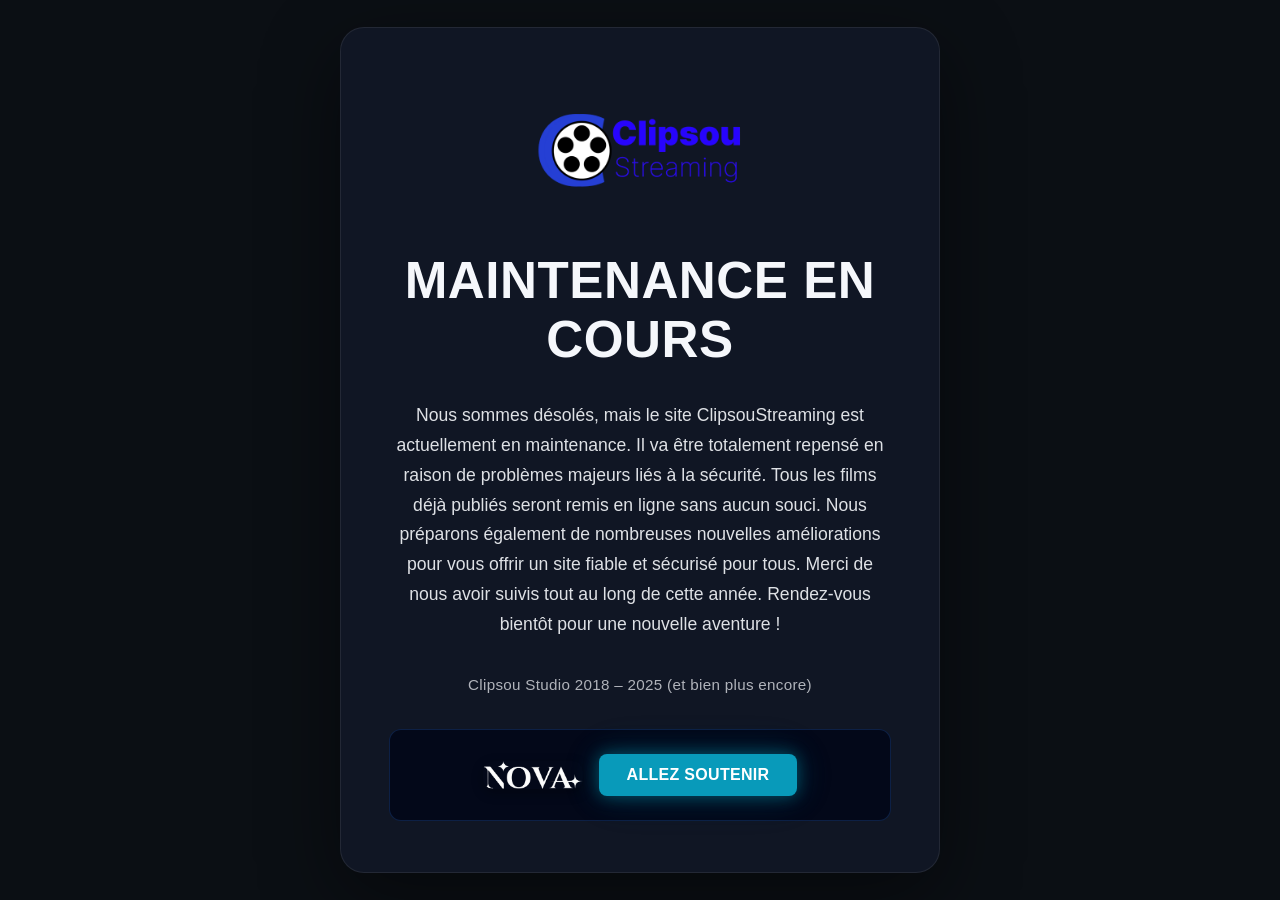
==== commit c2c32124: "Add files via upload" ====
--- a/index.html
+++ b/index.html
@@ -23,45 +23,177 @@
         justify-content: center;
         background-color: #0b0f14;
         color: #f5f7fb;
-        padding: 24px;
+        padding: clamp(12px, 3vw, 24px);
+      }
+
+      @media (max-width: 480px) {
+        .maintenance-card {
+          border-radius: 16px;
+        }
+        
+        h1 {
+          letter-spacing: 0.5px;
+        }
       }
 
       .maintenance-card {
-        max-width: 720px;
+        max-width: 600px;
         width: 100%;
         background: #101624;
         border-radius: 24px;
-        padding: 48px 40px;
+        padding: clamp(16px, 4vw, 60px) clamp(16px, 4vw, 48px);
         text-align: center;
         box-shadow: 0 24px 80px rgba(0, 0, 0, 0.45);
         border: 1px solid rgba(255, 255, 255, 0.08);
       }
 
       .logo {
-        width: 180px;
+        width: clamp(140px, 35vw, 260px);
         height: auto;
-        margin: 0 auto 32px;
+        margin: 0 auto clamp(8px, 2vw, 32px);
         display: block;
       }
 
       h1 {
-        font-size: clamp(2.5rem, 4vw, 3.5rem);
-        margin-bottom: 24px;
-        letter-spacing: 1px;
+        font-size: clamp(2rem, 5vw, 3.2rem);
+        margin-bottom: clamp(12px, 3vw, 32px);
+        letter-spacing: 0.5px;
         text-transform: uppercase;
       }
 
       .message {
-        font-size: 1.1rem;
-        line-height: 1.8;
-        margin-bottom: 32px;
+        font-size: clamp(0.9rem, 2.5vw, 1.1rem);
+        line-height: 1.7;
+        margin-bottom: clamp(12px, 3vw, 36px);
         color: rgba(245, 247, 251, 0.9);
       }
 
       .footer-note {
-        font-size: 0.95rem;
+        font-size: clamp(0.75rem, 2vw, 0.95rem);
         color: rgba(245, 247, 251, 0.7);
-        letter-spacing: 0.04em;
+        letter-spacing: 0.02em;
+      }
+
+      .support-banner {
+        margin-top: clamp(12px, 3vw, 36px);
+        padding: clamp(10px, 2.5vw, 24px);
+        background: #030819;
+        border-radius: 12px;
+        border: 1px solid rgba(59, 130, 246, 0.2);
+        transition: all 0.3s ease;
+      }
+
+      .support-banner:hover {
+        background: #040a1f;
+        border-color: rgba(59, 130, 246, 0.4);
+        transform: translateY(-2px);
+      }
+
+      .support-link {
+        display: flex;
+        align-items: center;
+        justify-content: center;
+        gap: clamp(8px, 2vw, 16px);
+        text-decoration: none;
+        color: #f5f7fb;
+      }
+
+      .support-logo {
+        width: clamp(50px, 15vw, 100px);
+        height: auto;
+        border-radius: 10px;
+        box-shadow: 0 4px 12px rgba(0, 0, 0, 0.3);
+        transition: transform 0.3s ease;
+      }
+
+      .support-logo:hover {
+        transform: scale(1.05);
+      }
+
+      .support-button {
+        padding: clamp(6px, 1.5vw, 12px) clamp(12px, 3vw, 28px);
+        background: #089ABA;
+        border-radius: 8px;
+        color: #ffffff;
+        font-size: clamp(0.75rem, 2vw, 1rem);
+        font-weight: 600;
+        letter-spacing: 0.3px;
+        text-transform: uppercase;
+        box-shadow: 0 0 15px rgba(8, 154, 186, 0.4),
+                    0 0 30px rgba(8, 154, 186, 0.2),
+                    0 0 45px rgba(8, 154, 186, 0.1);
+        transition: all 0.3s ease;
+        position: relative;
+        overflow: hidden;
+      }
+
+      .support-button:hover {
+        background: #0ab5d8;
+        box-shadow: 0 0 30px rgba(8, 154, 186, 0.7),
+                    0 0 60px rgba(8, 154, 186, 0.5),
+                    0 0 80px rgba(8, 154, 186, 0.3),
+                    0 4px 15px rgba(0, 0, 0, 0.3);
+        transform: translateY(-2px);
+      }
+
+      .support-button::before {
+        content: '';
+        position: absolute;
+        top: 0;
+        left: -100%;
+        width: 100%;
+        height: 100%;
+        background: linear-gradient(90deg, transparent, rgba(255, 255, 255, 0.2), transparent);
+        transition: left 0.5s ease;
+      }
+
+      .support-button:hover::before {
+        left: 100%;
+      }
+
+      @media (max-width: 480px) {
+        .maintenance-card {
+          padding: 12px;
+        }
+        
+        .logo {
+          width: clamp(120px, 30vw, 140px);
+          margin: 0 auto 8px;
+        }
+        
+        h1 {
+          font-size: 1.5rem;
+          margin-bottom: 8px;
+        }
+        
+        .message {
+          font-size: 0.85rem;
+          line-height: 1.5;
+          margin-bottom: 12px;
+        }
+        
+        .footer-note {
+          font-size: 0.7rem;
+        }
+        
+        .support-banner {
+          margin-top: 12px;
+          padding: 8px;
+        }
+        
+        .support-link {
+          flex-direction: column;
+          gap: 8px;
+        }
+        
+        .support-logo {
+          width: 50px;
+        }
+        
+        .support-button {
+          font-size: 0.75rem;
+          padding: 6px 12px;
+        }
       }
     </style>
   </head>
@@ -85,6 +217,15 @@
       <p class="footer-note">
         Clipsou Studio 2018 – 2025 (et bien plus encore)
       </p>
+      
+      <div class="support-banner">
+        <a href="https://nova-stream.live/" target="_blank" rel="noopener noreferrer" class="support-link">
+          <img src="./NOVA.webp" alt="Nova Stream" class="support-logo" />
+          <div class="support-button">
+            Allez soutenir
+          </div>
+        </a>
+      </div>
     </main>
   </body>
 </html>
